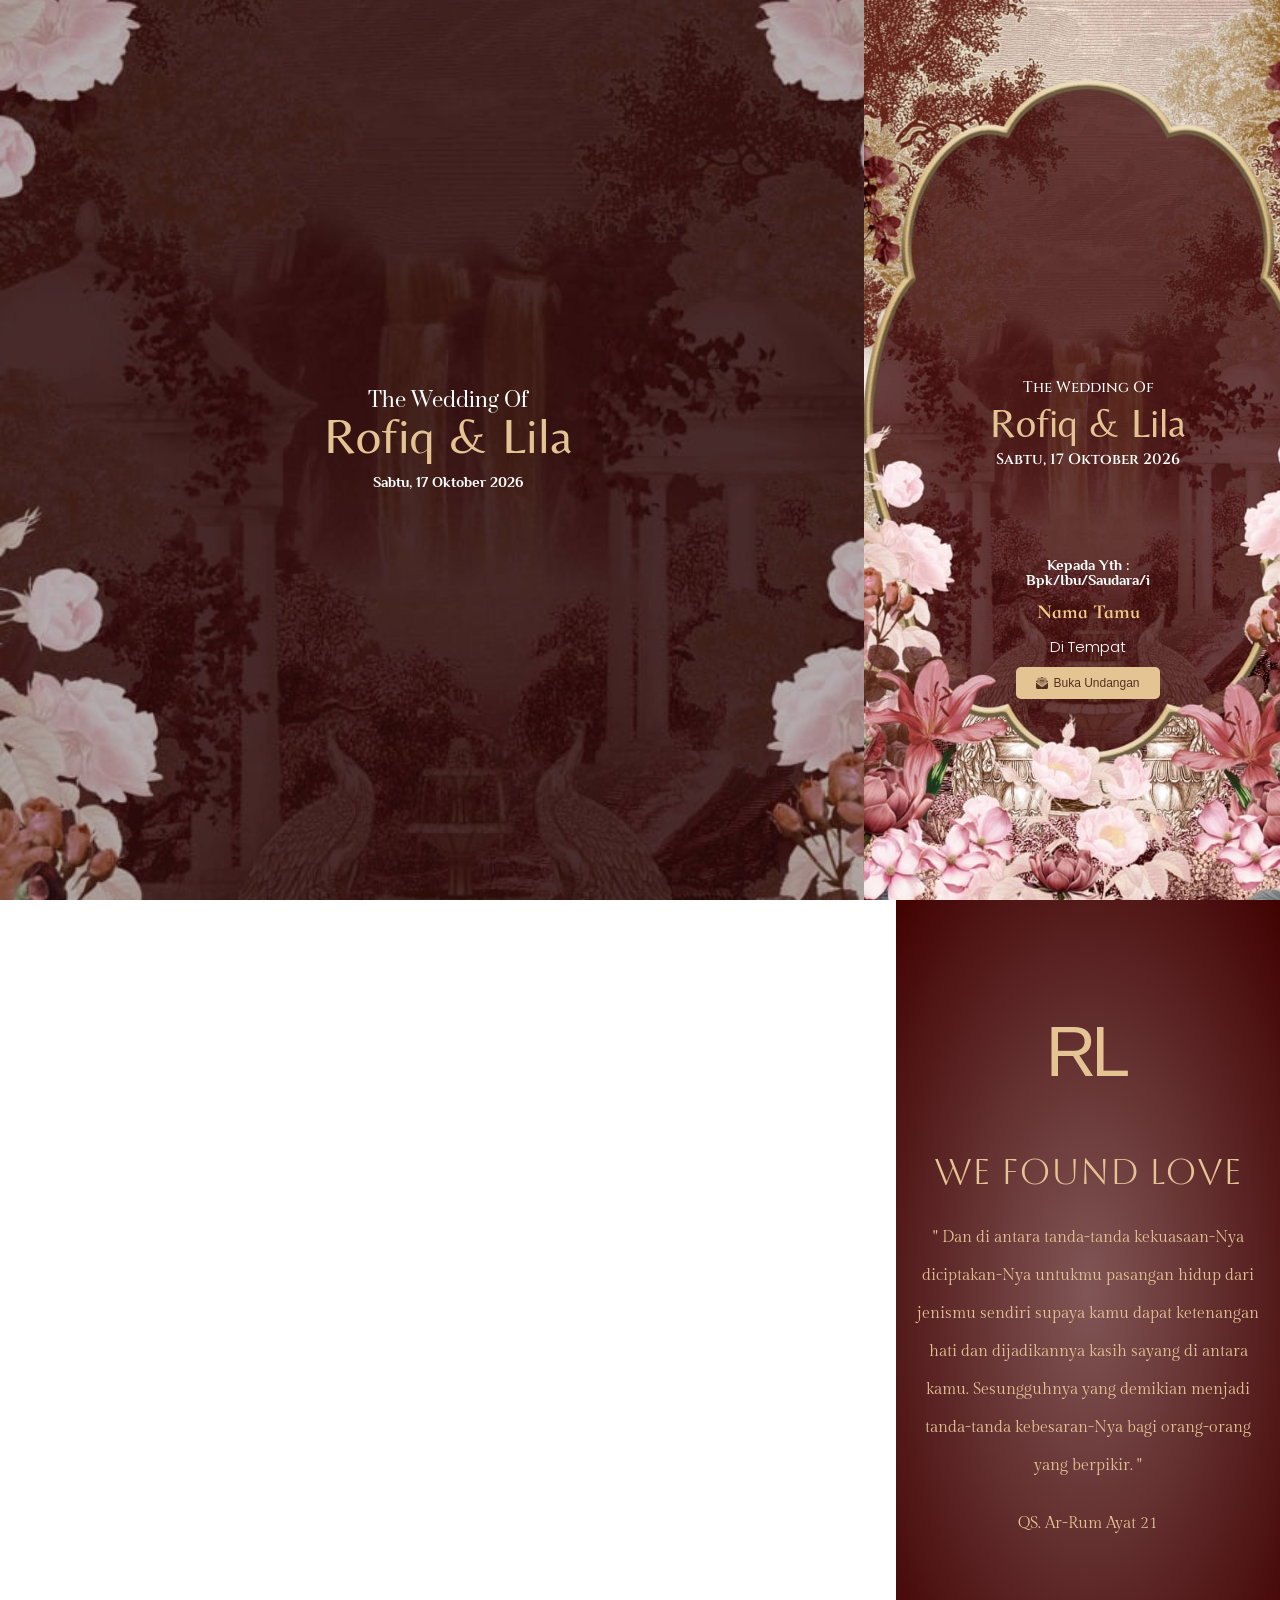
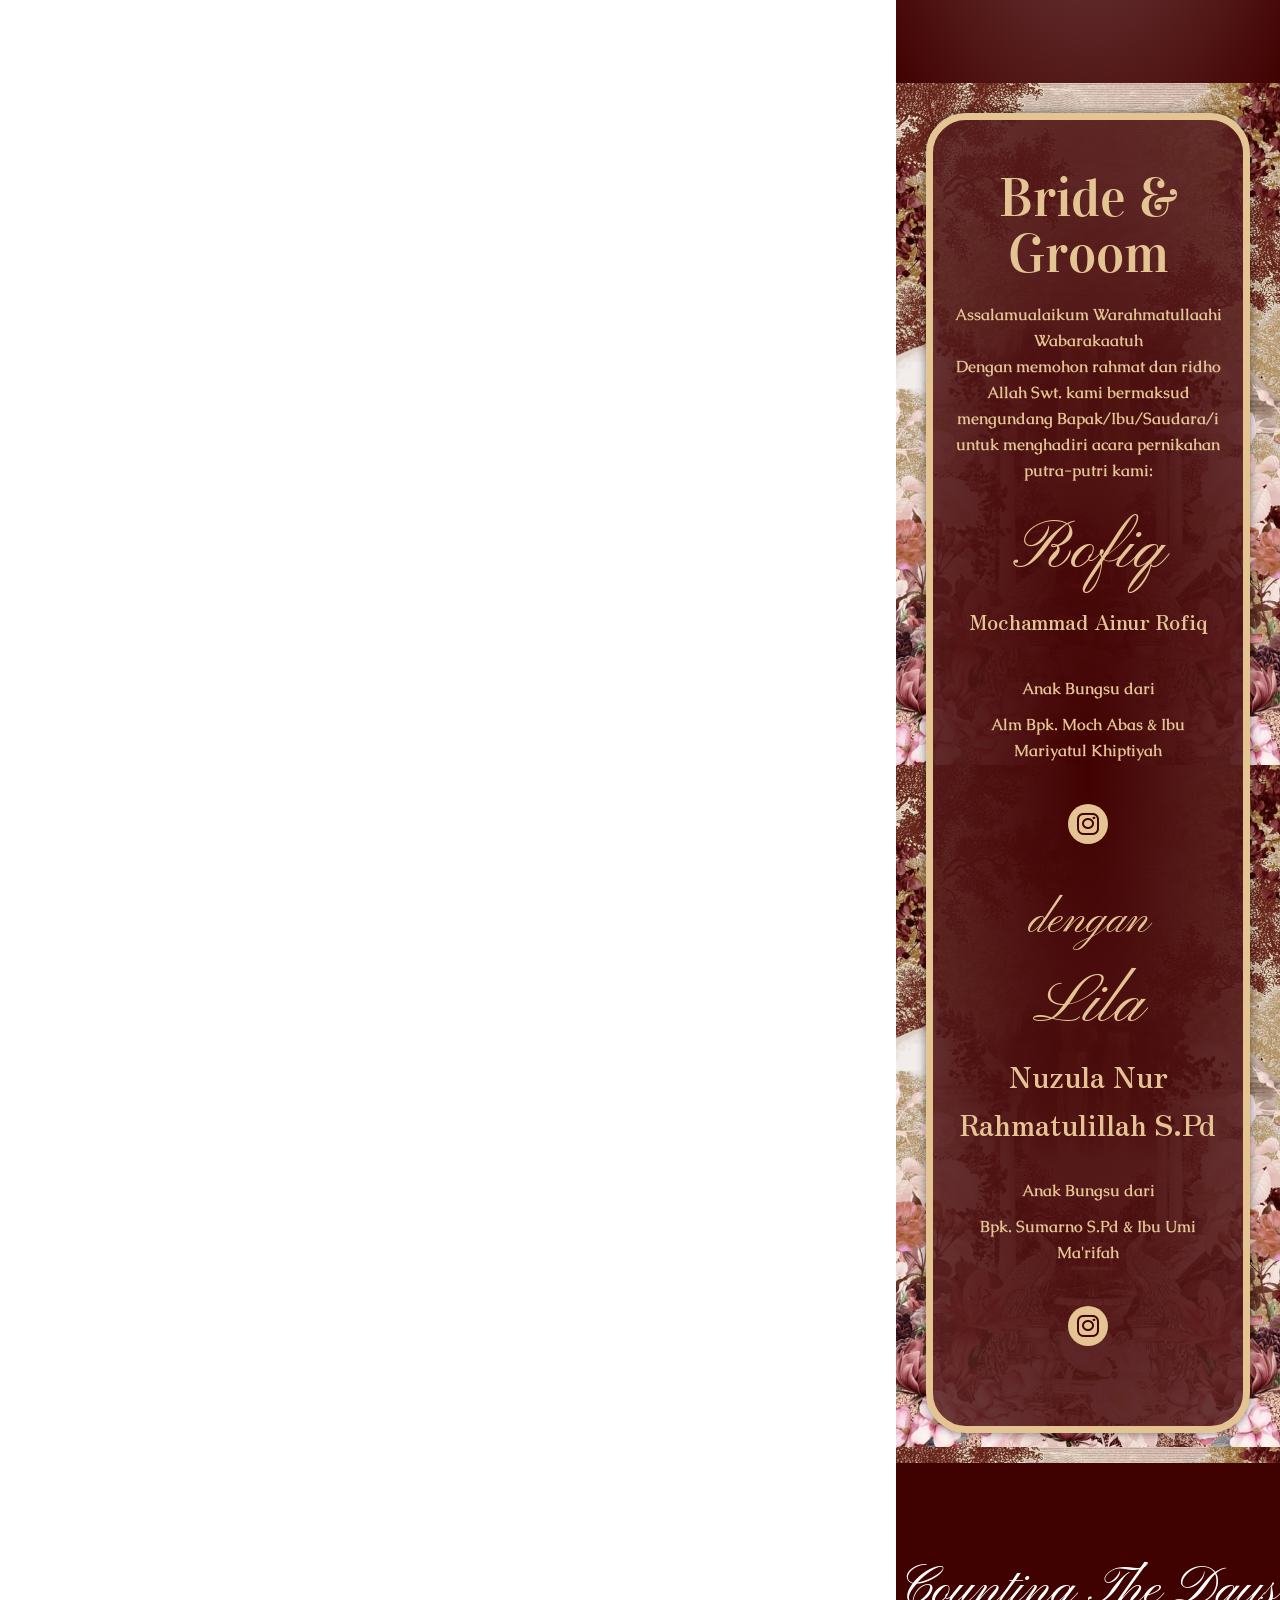
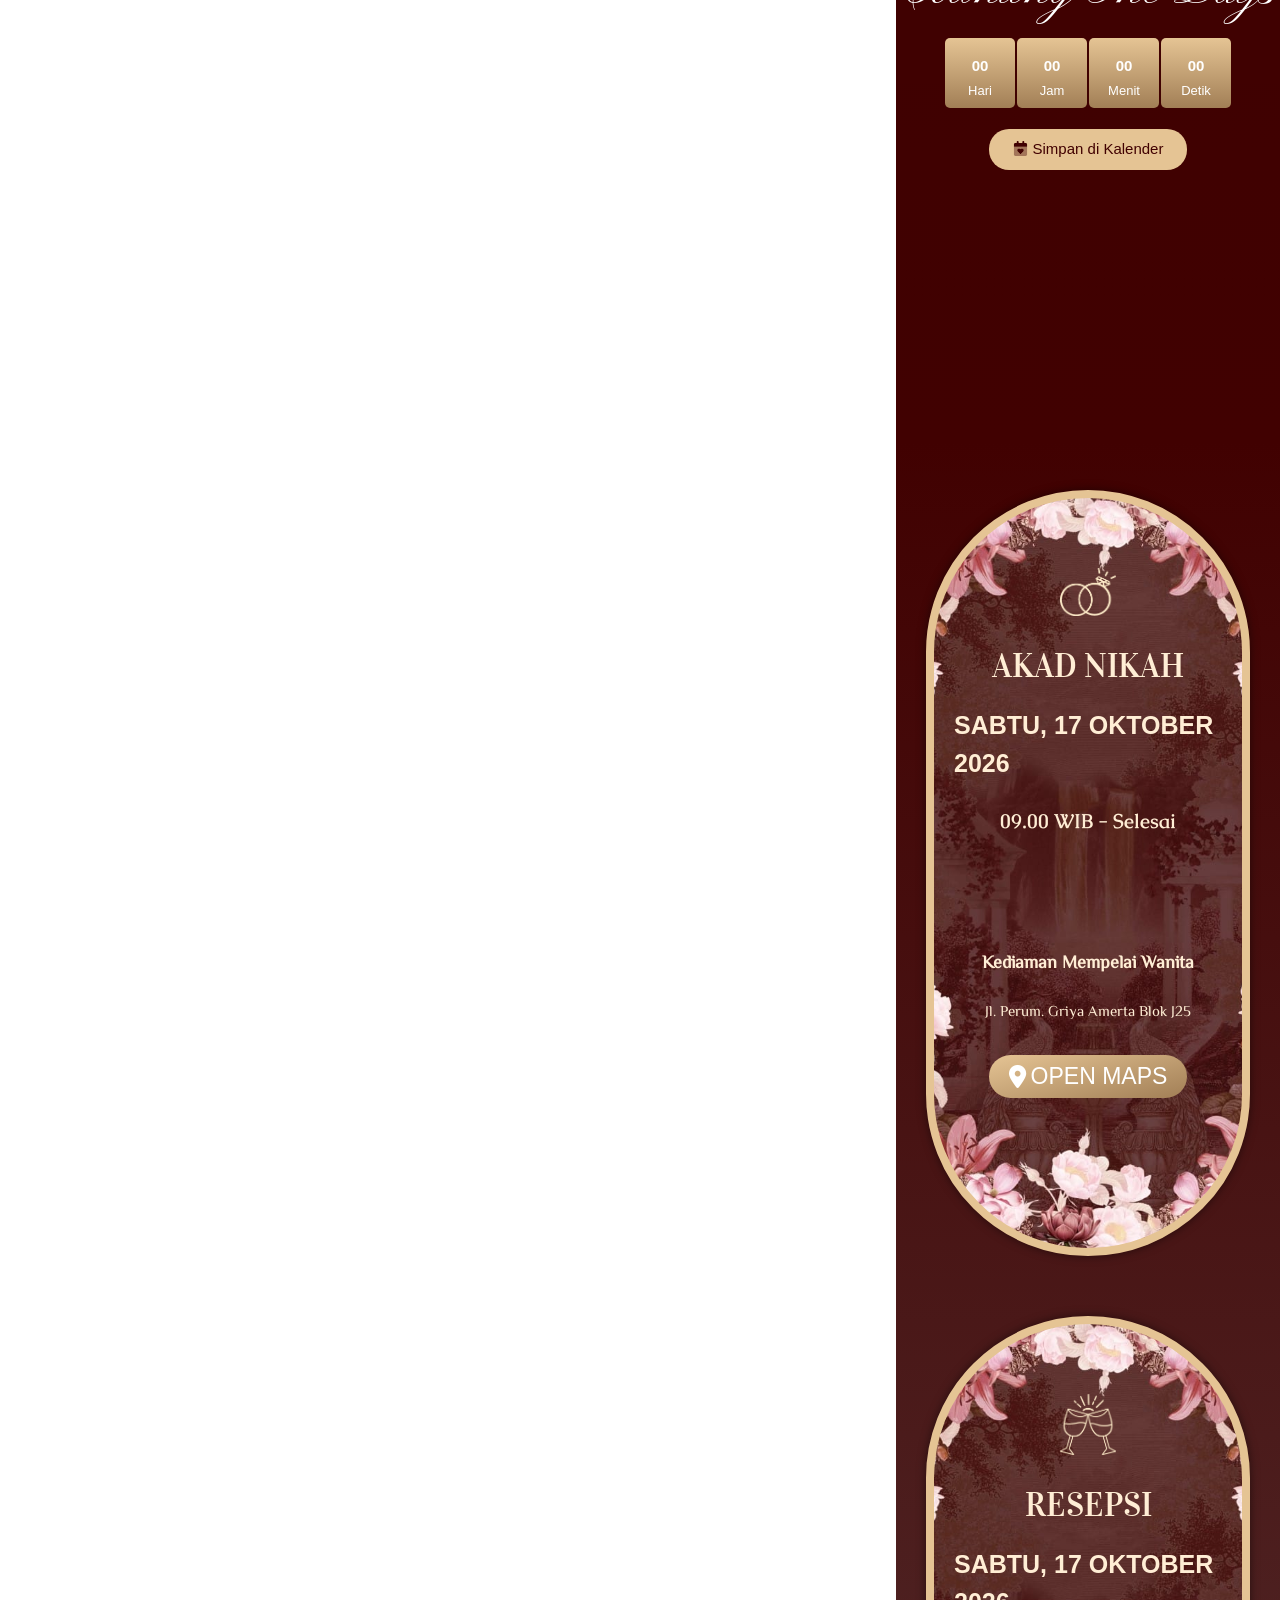
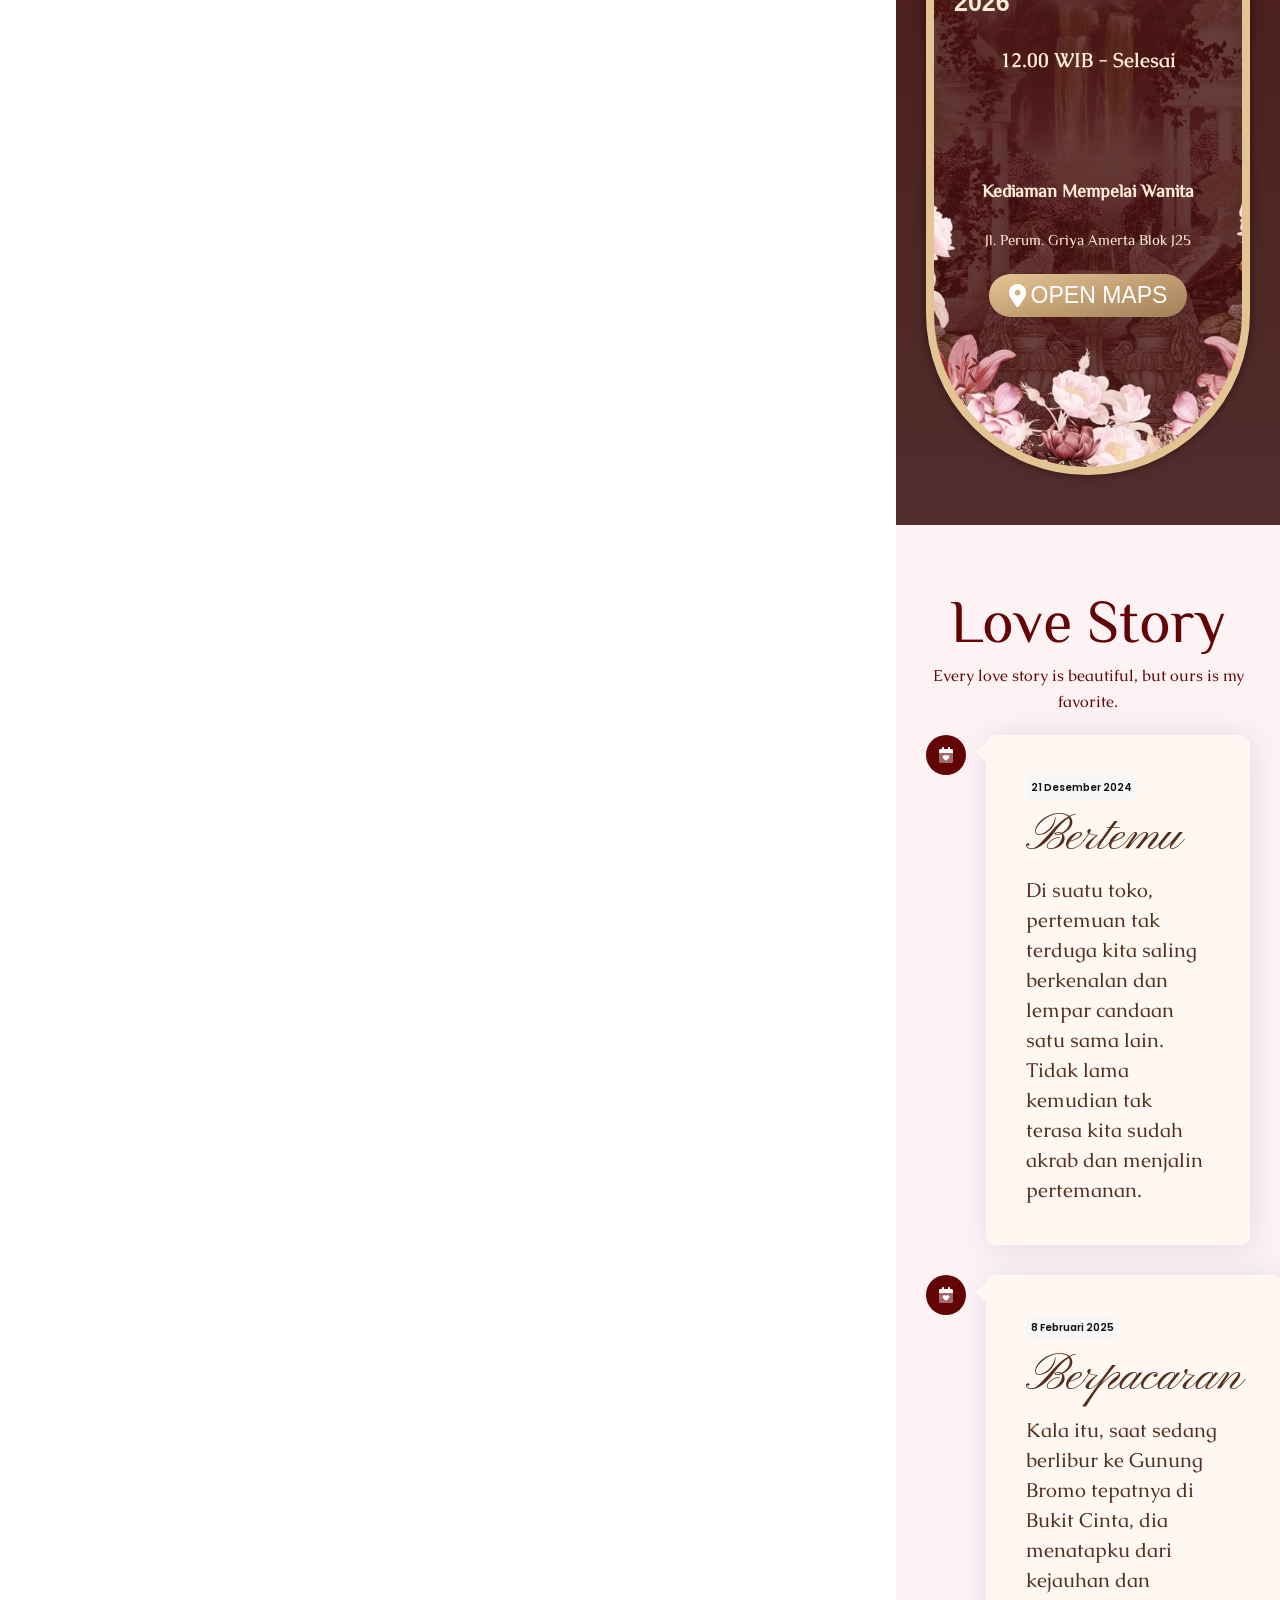
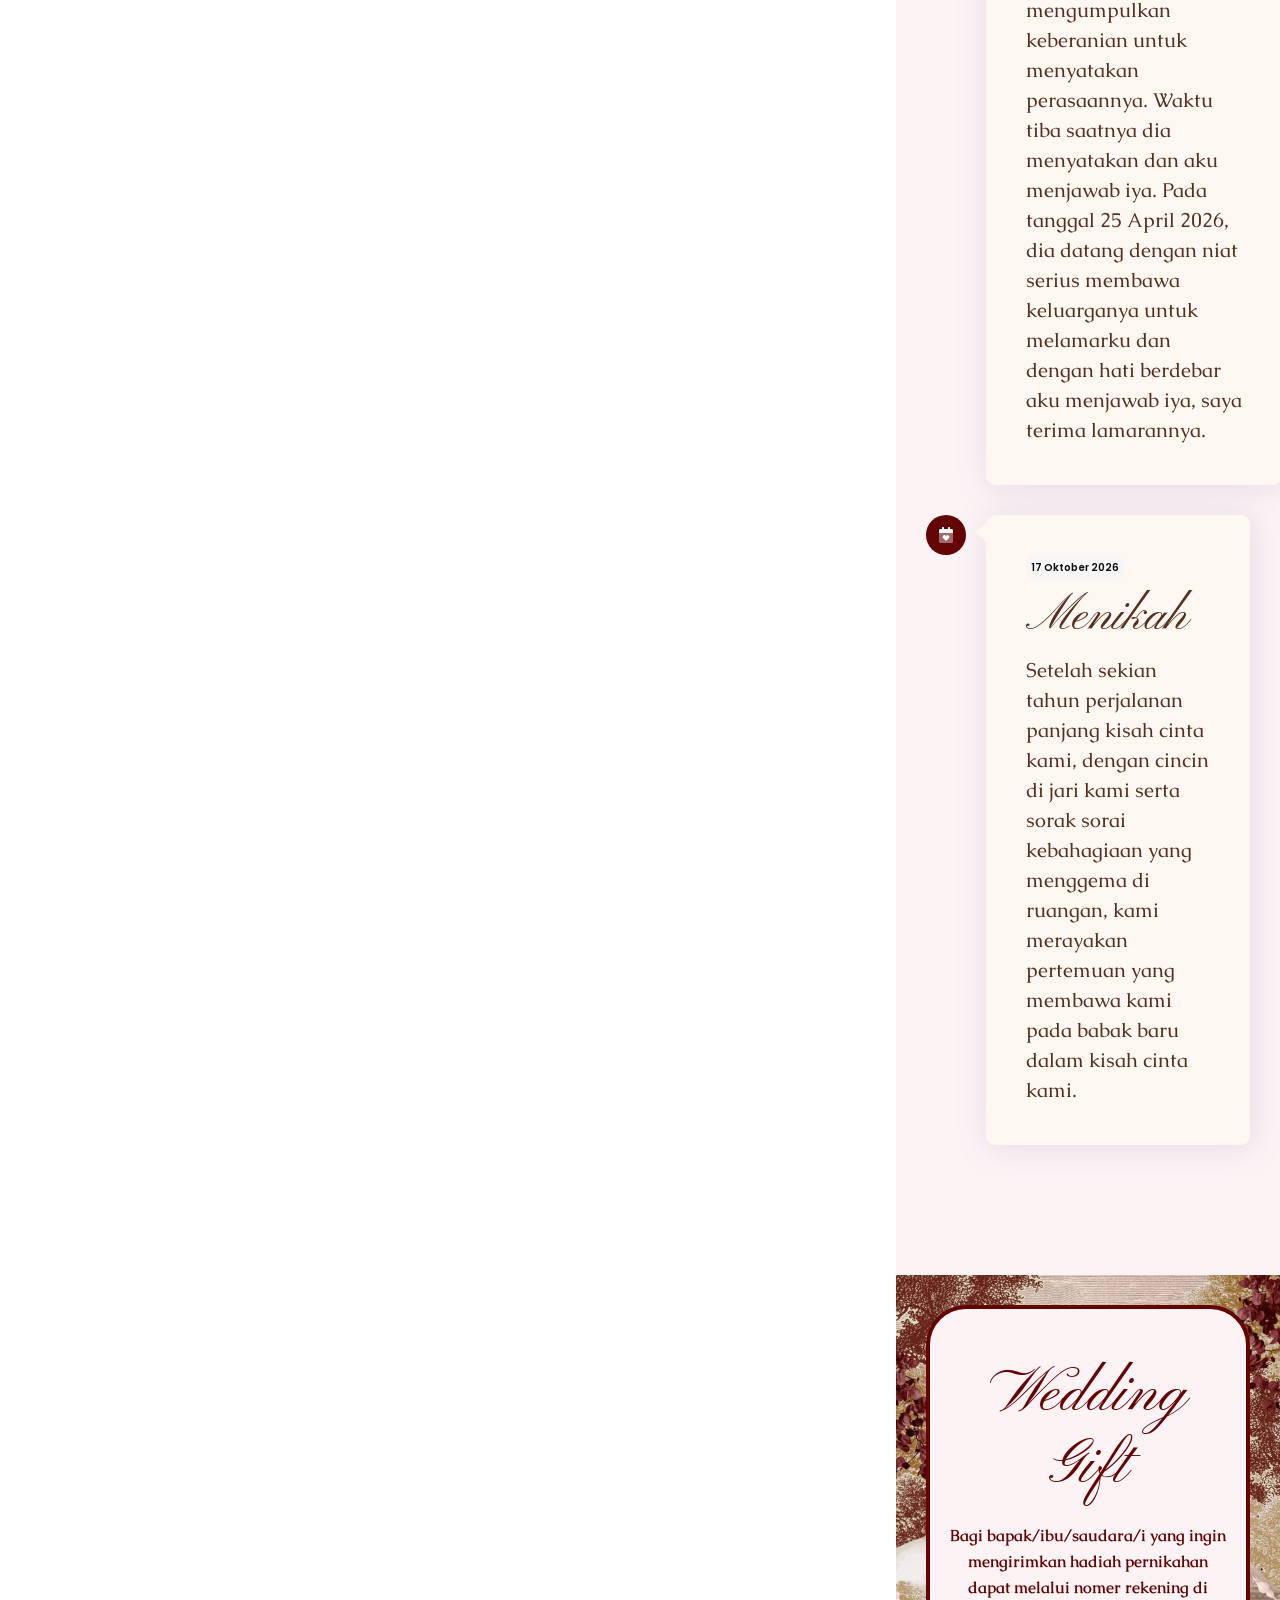
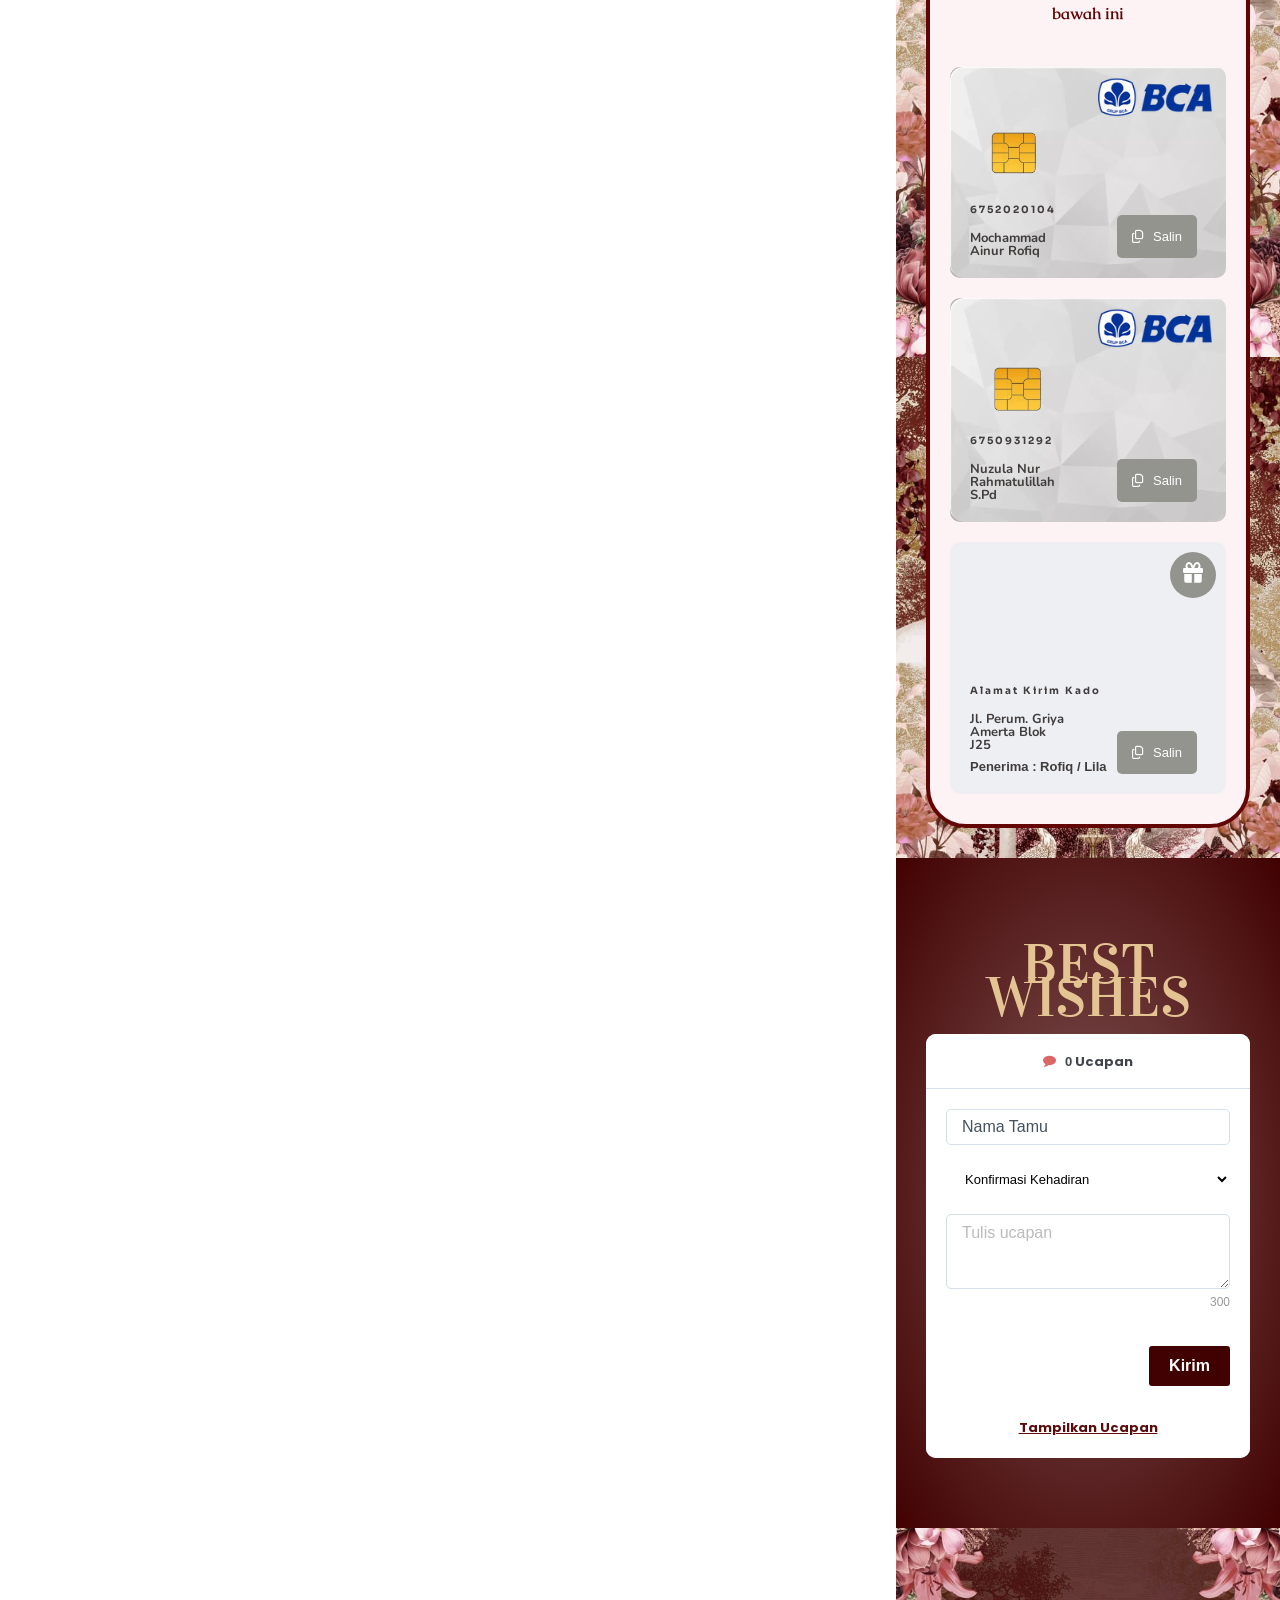
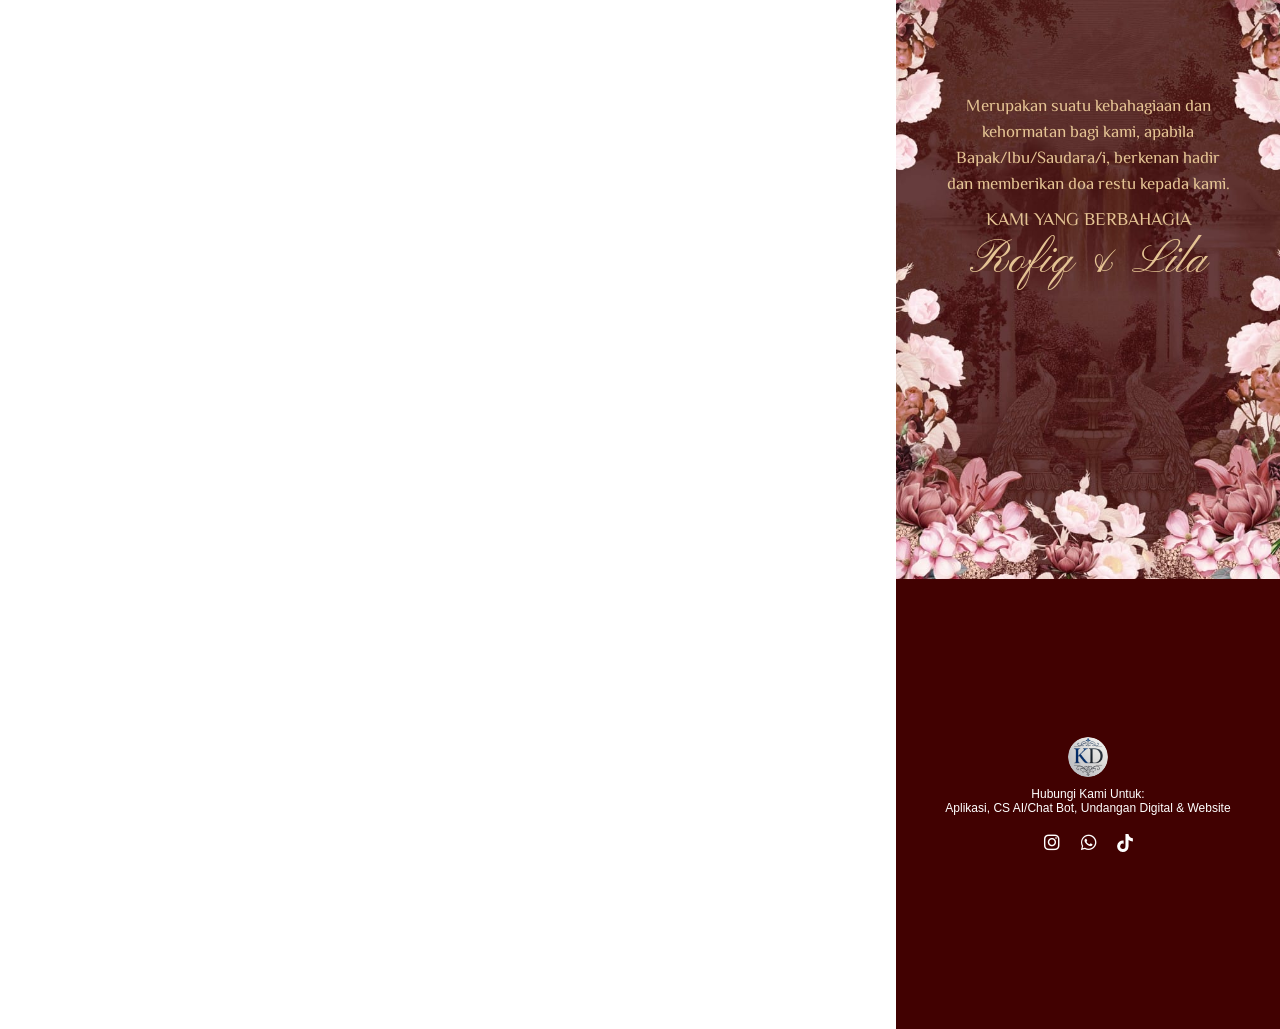
==== index.html @ 05cfdb66 "Update undangan Rofiq-Lila: RSVP Google Sheets, toggle ucapan, badge kehadiran, tamu, maps, thumbnai" ====
﻿<!DOCTYPE html>
<html lang="id" prefix="og: https://ogp.me/ns#">

<head>
  <meta charset="UTF-8">
  <link rel="icon" type="image/x-icon" href="./KirimDigi.ico">
  <link rel="shortcut icon" href="./KirimDigi.ico">

  <!-- Optimasi Mesin Pencari oleh Rank Math - https://rankmath.com/ -->
  <title>Rofiq 💕 Lila</title>
  <meta name="description" content="Hadiri acara pernikahan kami pada hari Sabtu, 17 Oktober 2026 Ya!">
  <meta name="robots" content="nofollow, noindex">
  <meta property="og:locale" content="id_ID">
  <meta property="og:type" content="article">
  <meta property="og:title" content="Rofiq 💕 Lila">
  <meta property="og:description" content="Hadiri acara pernikahan kami pada hari Sabtu, 17 Oktober 2026 Ya!">
  <meta property="og:url" content="https://kirimdigi.github.io/Rofiq-Lila/">
  <meta property="og:site_name" content="Digital Wedding Invitation">
  <meta property="article:section" content="Undangan Pernikahan">
  <meta property="og:updated_time" content="2025-06-10T13:02:45+07:00">
  <meta property="og:image" content="https://kirimdigi.github.io/Rofiq-Lila/1.jpg">
  <meta property="og:image:secure_url" content="https://kirimdigi.github.io/Rofiq-Lila/1.jpg">
  <meta property="og:image:width" content="1200">
  <meta property="og:image:height" content="675">
  <meta property="og:image:alt" content="Rofiq &#038; Lila">
  <meta property="og:image:type" content="image/jpeg">
  <meta property="article:published_time" content="2024-09-04T17:15:02+07:00">
  <meta property="article:modified_time" content="2025-06-10T13:02:45+07:00">
  <meta name="twitter:card" content="summary_large_image">
  <meta name="twitter:title" content="The Wedding Of Rofiq &amp; Lila">
  <meta name="twitter:description"
    content="Nama Tamu, hadiri acara pernikahan Rofiq &amp; Lila. pada hari Sabtu. 17 Oktober 2026 Ya!">
  <meta name="twitter:image" content="https://kirimdigi.github.io/Rofiq-Lila/1.jpg">
  <meta name="twitter:label1" content="Ditulis oleh">
  <meta name="twitter:data1" content="kekondangan">
  <meta name="twitter:label2" content="Waktunya membaca">
  <meta name="twitter:data2" content="Kurang dari semenit">
  <script type="application/ld+json"
    class="rank-math-schema">{"@context":"https://schema.org","@graph":[{"@type":["Person","Organization"],"@id":"https://invitimo.my.id/#person","name":"Digital Wedding Invitation"},{"@type":"WebSite","@id":"https://invitimo.my.id/#website","url":"https://invitimo.my.id","name":"Digital Wedding Invitation","publisher":{"@id":"https://invitimo.my.id/#person"},"inLanguage":"id"},{"@type":"ImageObject","@id":"https://hi.kekondangan.id/wp-content/uploads/jet-form-builder/5694b3b8e68d534f207261f9217afb73/2024/09/MOTION-02.jpg","url":"https://hi.kekondangan.id/wp-content/uploads/jet-form-builder/5694b3b8e68d534f207261f9217afb73/2024/09/MOTION-02.jpg","width":"1000","height":"1000","inLanguage":"id"},{"@type":"WebPage","@id":"https://invitimo.my.id/minimotion-02/#webpage","url":"https://invitimo.my.id/minimotion-02/","name":"The Wedding Of Rofiq &amp; Lila","datePublished":"2024-09-04T17:15:02+07:00","dateModified":"2025-06-10T13:02:45+07:00","isPartOf":{"@id":"https://invitimo.my.id/#website"},"primaryImageOfPage":{"@id":"https://hi.kekondangan.id/wp-content/uploads/jet-form-builder/5694b3b8e68d534f207261f9217afb73/2024/09/MOTION-02.jpg"},"inLanguage":"id"},{"@type":"Person","@id":"https://invitimo.my.id/author/kekondangan/","name":"kekondangan","url":"https://invitimo.my.id/author/kekondangan/","image":{"@type":"ImageObject","@id":"https://secure.gravatar.com/avatar/060e39ec4af00465f8073937f959c683679de852fa3f70bc7729038ad7bef04e?s=96&amp;d=mm&amp;r=g","url":"https://secure.gravatar.com/avatar/060e39ec4af00465f8073937f959c683679de852fa3f70bc7729038ad7bef04e?s=96&amp;d=mm&amp;r=g","caption":"kekondangan","inLanguage":"id"},"sameAs":["http://hi.kekondangan.id"]},{"@type":"BlogPosting","headline":"The Wedding Of Rofiq &amp; Lila","datePublished":"2024-09-04T17:15:02+07:00","dateModified":"2025-06-10T13:02:45+07:00","articleSection":"Undangan Pernikahan","author":{"@id":"https://invitimo.my.id/author/kekondangan/","name":"kekondangan"},"publisher":{"@id":"https://invitimo.my.id/#person"},"description":"Nama Tamu, hadiri acara pernikahan Rofiq &amp; Lila. pada hari Sabtu. 17 Oktober 2026 Ya!","name":"The Wedding Of Rofiq &amp; Lila","@id":"https://invitimo.my.id/minimotion-02/#richSnippet","isPartOf":{"@id":"https://invitimo.my.id/minimotion-02/#webpage"},"image":{"@id":"https://hi.kekondangan.id/wp-content/uploads/jet-form-builder/5694b3b8e68d534f207261f9217afb73/2024/09/MOTION-02.jpg"},"inLanguage":"id","mainEntityOfPage":{"@id":"https://invitimo.my.id/minimotion-02/#webpage"}}]}</script>
  <!-- /Plugin WordPress Rank Math SEO -->

  <link rel='dns-prefetch' href='//hi.kekondangan.id'>
  <link rel='dns-prefetch' href='//fonts.googleapis.com'>
  <link rel='dns-prefetch' href='//unpkg.com'>
  <link rel="alternate" title="oEmbed (JSON)" type="application/json+oembed"
    href="./wp-json/oembed/1.0/embed?url=https%3A%2F%2Finvitimo.my.id%2Fminimotion-02%2F">
  <link rel="alternate" title="oEmbed (XML)" type="text/xml+oembed"
    href="./wp-json/oembed/1.0/embed-1?url=https%3A%2F%2Finvitimo.my.id%2Fminimotion-02%2F&#038;format=xml">
  <style id="wp-img-auto-sizes-contain-inline-css">
    img:is([sizes=auto i], [sizes^="auto," i]) {
      contain-intrinsic-size: 3000px 1500px
    }

    /*# sourceURL=wp-img-auto-sizes-contain-inline-css */
  </style>
  <style id="wp-emoji-styles-inline-css">
    img.wp-smiley,
    img.emoji {
      display: inline !important;
      border: none !important;
      box-shadow: none !important;
      height: 1em !important;
      width: 1em !important;
      margin: 0 0.07em !important;
      vertical-align: -0.1em !important;
      background: none !important;
      padding: 0 !important;
    }

    /*# sourceURL=wp-emoji-styles-inline-css */
  </style>
  <style id="wp-block-library-inline-css">
    :root {
      --wp-block-synced-color: #7a00df;
      --wp-block-synced-color--rgb: 122, 0, 223;
      --wp-bound-block-color: var(--wp-block-synced-color);
      --wp-editor-canvas-background: #ddd;
      --wp-admin-theme-color: #007cba;
      --wp-admin-theme-color--rgb: 0, 124, 186;
      --wp-admin-theme-color-darker-10: #006ba1;
      --wp-admin-theme-color-darker-10--rgb: 0, 107, 160.5;
      --wp-admin-theme-color-darker-20: #005a87;
      --wp-admin-theme-color-darker-20--rgb: 0, 90, 135;
      --wp-admin-border-width-focus: 2px
    }

    @media (min-resolution:192dpi) {
      :root {
        --wp-admin-border-width-focus: 1.5px
      }
    }

    .wp-element-button {
      cursor: pointer
    }

    :root .has-very-light-gray-background-color {
      background-color: #eee
    }

    :root .has-very-dark-gray-background-color {
      background-color: #313131
    }

    :root .has-very-light-gray-color {
      color: #eee
    }

    :root .has-very-dark-gray-color {
      color: #313131
    }

    :root .has-vivid-green-cyan-to-vivid-cyan-blue-gradient-background {
      background: linear-gradient(135deg, #00d084, #0693e3)
    }

    :root .has-purple-crush-gradient-background {
      background: linear-gradient(135deg, #34e2e4, #4721fb 50%, #ab1dfe)
    }

    :root .has-hazy-dawn-gradient-background {
      background: linear-gradient(135deg, #faaca8, #dad0ec)
    }

    :root .has-subdued-olive-gradient-background {
      background: linear-gradient(135deg, #fafae1, #67a671)
    }

    :root .has-atomic-cream-gradient-background {
      background: linear-gradient(135deg, #fdd79a, #004a59)
    }

    :root .has-nightshade-gradient-background {
      background: linear-gradient(135deg, #330968, #31cdcf)
    }

    :root .has-midnight-gradient-background {
      background: linear-gradient(135deg, #020381, #2874fc)
    }

    :root {
      --wp--preset--font-size--normal: 16px;
      --wp--preset--font-size--huge: 42px
    }

    .has-regular-font-size {
      font-size: 1em
    }

    .has-larger-font-size {
      font-size: 2.625em
    }

    .has-normal-font-size {
      font-size: var(--wp--preset--font-size--normal)
    }

    .has-huge-font-size {
      font-size: var(--wp--preset--font-size--huge)
    }

    :root .has-text-align-center {
      text-align: center
    }

    :root .has-text-align-left {
      text-align: left
    }

    :root .has-text-align-right {
      text-align: right
    }

    .has-fit-text {
      white-space: nowrap !important
    }

    #end-resizable-editor-section {
      display: none
    }

    .aligncenter {
      clear: both
    }

    .items-justified-left {
      justify-content: flex-start
    }

    .items-justified-center {
      justify-content: center
    }

    .items-justified-right {
      justify-content: flex-end
    }

    .items-justified-space-between {
      justify-content: space-between
    }

    .screen-reader-text {
      word-wrap: normal !important;
      border: 0;
      clip-path: inset(50%);
      height: 1px;
      margin: -1px;
      overflow: hidden;
      padding: 0;
      position: absolute;
      width: 1px;
      word-break: normal !important
    }

    .screen-reader-text:focus {
      background-color: #ddd;
      clip-path: none;
      color: #444;
      display: block;
      font-size: 1em;
      height: auto;
      left: 5px;
      line-height: normal;
      padding: 15px 23px 14px;
      text-decoration: none;
      top: 5px;
      width: auto;
      z-index: 100000
    }

    html :where(.has-border-color) {
      border-style: solid
    }

    html :where([style^=border-color], [style*=";border-color"], [style*="; border-color"]) {
      border-style: solid
    }

    html :where([style^=border-top-color], [style*=";border-top-color"], [style*="; border-top-color"]) {
      border-top-style: solid
    }

    html :where([style^=border-right-color], [style*=";border-right-color"], [style*="; border-right-color"]) {
      border-right-style: solid
    }

    html :where([style^=border-bottom-color], [style*=";border-bottom-color"], [style*="; border-bottom-color"]) {
      border-bottom-style: solid
    }

    html :where([style^=border-left-color], [style*=";border-left-color"], [style*="; border-left-color"]) {
      border-left-style: solid
    }

    html :where([style^=border-width], [style*=";border-width"], [style*="; border-width"]) {
      border-style: solid
    }

    html :where([style^=border-top-width], [style*=";border-top-width"], [style*="; border-top-width"]) {
      border-top-style: solid
    }

    html :where([style^=border-right-width], [style*=";border-right-width"], [style*="; border-right-width"]) {
      border-right-style: solid
    }

    html :where([style^=border-bottom-width], [style*=";border-bottom-width"], [style*="; border-bottom-width"]) {
      border-bottom-style: solid
    }

    html :where([style^=border-left-width], [style*=";border-left-width"], [style*="; border-left-width"]) {
      border-left-style: solid
    }

    html :where(img[class*=wp-image-]) {
      height: auto;
      max-width: 100%
    }

    :where(figure) {
      margin: 0 0 1em
    }

    html :where(.is-position-sticky) {
      --wp-admin--admin-bar--position-offset: var(--wp-admin--admin-bar--height, 0px)
    }

    @media screen and (max-width:600px) {
      html :where(.is-position-sticky) {
        --wp-admin--admin-bar--position-offset: 0px
      }
    }

    /*# sourceURL=/wp-includes/css/dist/block-library/common.min.css */
  </style>
  <style id="wp-block-styles-placeholder-inline-css">
    :root {
      --wp-internal-comment: "Placeholder for wp_hoist_late_printed_styles() to replace with the block styles printed at wp_footer."
    }

    /*# sourceURL=wp-block-styles-placeholder-inline-css */
  </style>
  <link rel='stylesheet' id='jet-engine-frontend-css'
    href='./wp-content/plugins/jet-engine/assets/css/frontend.css?ver=3.8.15.4' media='all'>
  <style id="wp-global-styles-placeholder-inline-css">
    :root {
      --wp-internal-comment: "Placeholder for wp_hoist_late_printed_styles() to replace with the global-styles printed at wp_footer."
    }

    /*# sourceURL=wp-global-styles-placeholder-inline-css */
  </style>
  <link rel='stylesheet' id='wds-elementor-css'
    href='./wp-content/plugins/weddingsaas-pro/assets/css/wds-elementor.css?ver=2.10.5' media='all'>
  <link rel='stylesheet' id='saic_style-css'
    href='./wp-content/plugins/weddingsaas-pro/assets/plugins/custom/commentpress/saic_style.css?ver=2.10.5'
    media='screen'>
  <link rel='stylesheet' id='hello-elementor-css'
    href='./wp-content/themes/hello-elementor/assets/css/reset.css?ver=3.4.9' media='all'>
  <link rel='stylesheet' id='hello-elementor-theme-style-css'
    href='./wp-content/themes/hello-elementor/assets/css/theme.css?ver=3.4.9' media='all'>
  <link rel='stylesheet' id='hello-elementor-header-footer-css'
    href='./wp-content/themes/hello-elementor/assets/css/header-footer.css?ver=3.4.9' media='all'>
  <link rel='stylesheet' id='elementor-frontend-css'
    href='./wp-content/plugins/elementor/assets/css/frontend.min.css?ver=4.3.2' media='all'>
  <style id="elementor-frontend-inline-css">
    @-webkit-keyframes ha_fadeIn {
      0% {
        opacity: 0
      }

      to {
        opacity: 1
      }
    }

    @keyframes ha_fadeIn {
      0% {
        opacity: 0
      }

      to {
        opacity: 1
      }
    }

    @-webkit-keyframes ha_zoomIn {
      0% {
        opacity: 0;
        -webkit-transform: scale3d(.3, .3, .3);
        transform: scale3d(.3, .3, .3)
      }

      50% {
        opacity: 1
      }
    }

    @keyframes ha_zoomIn {
      0% {
        opacity: 0;
        -webkit-transform: scale3d(.3, .3, .3);
        transform: scale3d(.3, .3, .3)
      }

      50% {
        opacity: 1
      }
    }

    @-webkit-keyframes ha_rollIn {
      0% {
        opacity: 0;
        -webkit-transform: translate3d(-100%, 0, 0) rotate3d(0, 0, 1, -120deg);
        transform: translate3d(-100%, 0, 0) rotate3d(0, 0, 1, -120deg)
      }

      to {
        opacity: 1
      }
    }

    @keyframes ha_rollIn {
      0% {
        opacity: 0;
        -webkit-transform: translate3d(-100%, 0, 0) rotate3d(0, 0, 1, -120deg);
        transform: translate3d(-100%, 0, 0) rotate3d(0, 0, 1, -120deg)
      }

      to {
        opacity: 1
      }
    }

    @-webkit-keyframes ha_bounce {

      0%,
      20%,
      53%,
      to {
        -webkit-animation-timing-function: cubic-bezier(.215, .61, .355, 1);
        animation-timing-function: cubic-bezier(.215, .61, .355, 1)
      }

      40%,
      43% {
        -webkit-transform: translate3d(0, -30px, 0) scaleY(1.1);
        transform: translate3d(0, -30px, 0) scaleY(1.1);
        -webkit-animation-timing-function: cubic-bezier(.755, .05, .855, .06);
        animation-timing-function: cubic-bezier(.755, .05, .855, .06)
      }

      70% {
        -webkit-transform: translate3d(0, -15px, 0) scaleY(1.05);
        transform: translate3d(0, -15px, 0) scaleY(1.05);
        -webkit-animation-timing-function: cubic-bezier(.755, .05, .855, .06);
        animation-timing-function: cubic-bezier(.755, .05, .855, .06)
      }

      80% {
        -webkit-transition-timing-function: cubic-bezier(.215, .61, .355, 1);
        transition-timing-function: cubic-bezier(.215, .61, .355, 1);
        -webkit-transform: translate3d(0, 0, 0) scaleY(.95);
        transform: translate3d(0, 0, 0) scaleY(.95)
      }

      90% {
        -webkit-transform: translate3d(0, -4px, 0) scaleY(1.02);
        transform: translate3d(0, -4px, 0) scaleY(1.02)
      }
    }

    @keyframes ha_bounce {

      0%,
      20%,
      53%,
      to {
        -webkit-animation-timing-function: cubic-bezier(.215, .61, .355, 1);
        animation-timing-function: cubic-bezier(.215, .61, .355, 1)
      }

      40%,
      43% {
        -webkit-transform: translate3d(0, -30px, 0) scaleY(1.1);
        transform: translate3d(0, -30px, 0) scaleY(1.1);
        -webkit-animation-timing-function: cubic-bezier(.755, .05, .855, .06);
        animation-timing-function: cubic-bezier(.755, .05, .855, .06)
      }

      70% {
        -webkit-transform: translate3d(0, -15px, 0) scaleY(1.05);
        transform: translate3d(0, -15px, 0) scaleY(1.05);
        -webkit-animation-timing-function: cubic-bezier(.755, .05, .855, .06);
        animation-timing-function: cubic-bezier(.755, .05, .855, .06)
      }

      80% {
        -webkit-transition-timing-function: cubic-bezier(.215, .61, .355, 1);
        transition-timing-function: cubic-bezier(.215, .61, .355, 1);
        -webkit-transform: translate3d(0, 0, 0) scaleY(.95);
        transform: translate3d(0, 0, 0) scaleY(.95)
      }

      90% {
        -webkit-transform: translate3d(0, -4px, 0) scaleY(1.02);
        transform: translate3d(0, -4px, 0) scaleY(1.02)
      }
    }

    @-webkit-keyframes ha_bounceIn {

      0%,
      20%,
      40%,
      60%,
      80%,
      to {
        -webkit-animation-timing-function: cubic-bezier(.215, .61, .355, 1);
        animation-timing-function: cubic-bezier(.215, .61, .355, 1)
      }

      0% {
        opacity: 0;
        -webkit-transform: scale3d(.3, .3, .3);
        transform: scale3d(.3, .3, .3)
      }

      20% {
        -webkit-transform: scale3d(1.1, 1.1, 1.1);
        transform: scale3d(1.1, 1.1, 1.1)
      }

      40% {
        -webkit-transform: scale3d(.9, .9, .9);
        transform: scale3d(.9, .9, .9)
      }

      60% {
        opacity: 1;
        -webkit-transform: scale3d(1.03, 1.03, 1.03);
        transform: scale3d(1.03, 1.03, 1.03)
      }

      80% {
        -webkit-transform: scale3d(.97, .97, .97);
        transform: scale3d(.97, .97, .97)
      }

      to {
        opacity: 1
      }
    }

    @keyframes ha_bounceIn {

      0%,
      20%,
      40%,
      60%,
      80%,
      to {
        -webkit-animation-timing-function: cubic-bezier(.215, .61, .355, 1);
        animation-timing-function: cubic-bezier(.215, .61, .355, 1)
      }

      0% {
        opacity: 0;
        -webkit-transform: scale3d(.3, .3, .3);
        transform: scale3d(.3, .3, .3)
      }

      20% {
        -webkit-transform: scale3d(1.1, 1.1, 1.1);
        transform: scale3d(1.1, 1.1, 1.1)
      }

      40% {
        -webkit-transform: scale3d(.9, .9, .9);
        transform: scale3d(.9, .9, .9)
      }

      60% {
        opacity: 1;
        -webkit-transform: scale3d(1.03, 1.03, 1.03);
        transform: scale3d(1.03, 1.03, 1.03)
      }

      80% {
        -webkit-transform: scale3d(.97, .97, .97);
        transform: scale3d(.97, .97, .97)
      }

      to {
        opacity: 1
      }
    }

    @-webkit-keyframes ha_flipInX {
      0% {
        opacity: 0;
        -webkit-transform: perspective(400px) rotate3d(1, 0, 0, 90deg);
        transform: perspective(400px) rotate3d(1, 0, 0, 90deg);
        -webkit-animation-timing-function: ease-in;
        animation-timing-function: ease-in
      }

      40% {
        -webkit-transform: perspective(400px) rotate3d(1, 0, 0, -20deg);
        transform: perspective(400px) rotate3d(1, 0, 0, -20deg);
        -webkit-animation-timing-function: ease-in;
        animation-timing-function: ease-in
      }

      60% {
        opacity: 1;
        -webkit-transform: perspective(400px) rotate3d(1, 0, 0, 10deg);
        transform: perspective(400px) rotate3d(1, 0, 0, 10deg)
      }

      80% {
        -webkit-transform: perspective(400px) rotate3d(1, 0, 0, -5deg);
        transform: perspective(400px) rotate3d(1, 0, 0, -5deg)
      }
    }

    @keyframes ha_flipInX {
      0% {
        opacity: 0;
        -webkit-transform: perspective(400px) rotate3d(1, 0, 0, 90deg);
        transform: perspective(400px) rotate3d(1, 0, 0, 90deg);
        -webkit-animation-timing-function: ease-in;
        animation-timing-function: ease-in
      }

      40% {
        -webkit-transform: perspective(400px) rotate3d(1, 0, 0, -20deg);
        transform: perspective(400px) rotate3d(1, 0, 0, -20deg);
        -webkit-animation-timing-function: ease-in;
        animation-timing-function: ease-in
      }

      60% {
        opacity: 1;
        -webkit-transform: perspective(400px) rotate3d(1, 0, 0, 10deg);
        transform: perspective(400px) rotate3d(1, 0, 0, 10deg)
      }

      80% {
        -webkit-transform: perspective(400px) rotate3d(1, 0, 0, -5deg);
        transform: perspective(400px) rotate3d(1, 0, 0, -5deg)
      }
    }

    @-webkit-keyframes ha_flipInY {
      0% {
        opacity: 0;
        -webkit-transform: perspective(400px) rotate3d(0, 1, 0, 90deg);
        transform: perspective(400px) rotate3d(0, 1, 0, 90deg);
        -webkit-animation-timing-function: ease-in;
        animation-timing-function: ease-in
      }

      40% {
        -webkit-transform: perspective(400px) rotate3d(0, 1, 0, -20deg);
        transform: perspective(400px) rotate3d(0, 1, 0, -20deg);
        -webkit-animation-timing-function: ease-in;
        animation-timing-function: ease-in
      }

      60% {
        opacity: 1;
        -webkit-transform: perspective(400px) rotate3d(0, 1, 0, 10deg);
        transform: perspective(400px) rotate3d(0, 1, 0, 10deg)
      }

      80% {
        -webkit-transform: perspective(400px) rotate3d(0, 1, 0, -5deg);
        transform: perspective(400px) rotate3d(0, 1, 0, -5deg)
      }
    }

    @keyframes ha_flipInY {
      0% {
        opacity: 0;
        -webkit-transform: perspective(400px) rotate3d(0, 1, 0, 90deg);
        transform: perspective(400px) rotate3d(0, 1, 0, 90deg);
        -webkit-animation-timing-function: ease-in;
        animation-timing-function: ease-in
      }

      40% {
        -webkit-transform: perspective(400px) rotate3d(0, 1, 0, -20deg);
        transform: perspective(400px) rotate3d(0, 1, 0, -20deg);
        -webkit-animation-timing-function: ease-in;
        animation-timing-function: ease-in
      }

      60% {
        opacity: 1;
        -webkit-transform: perspective(400px) rotate3d(0, 1, 0, 10deg);
        transform: perspective(400px) rotate3d(0, 1, 0, 10deg)
      }

      80% {
        -webkit-transform: perspective(400px) rotate3d(0, 1, 0, -5deg);
        transform: perspective(400px) rotate3d(0, 1, 0, -5deg)
      }
    }

    @-webkit-keyframes ha_swing {
      20% {
        -webkit-transform: rotate3d(0, 0, 1, 15deg);
        transform: rotate3d(0, 0, 1, 15deg)
      }

      40% {
        -webkit-transform: rotate3d(0, 0, 1, -10deg);
        transform: rotate3d(0, 0, 1, -10deg)
      }

      60% {
        -webkit-transform: rotate3d(0, 0, 1, 5deg);
        transform: rotate3d(0, 0, 1, 5deg)
      }

      80% {
        -webkit-transform: rotate3d(0, 0, 1, -5deg);
        transform: rotate3d(0, 0, 1, -5deg)
      }
    }

    @keyframes ha_swing {
      20% {
        -webkit-transform: rotate3d(0, 0, 1, 15deg);
        transform: rotate3d(0, 0, 1, 15deg)
      }

      40% {
        -webkit-transform: rotate3d(0, 0, 1, -10deg);
        transform: rotate3d(0, 0, 1, -10deg)
      }

      60% {
        -webkit-transform: rotate3d(0, 0, 1, 5deg);
        transform: rotate3d(0, 0, 1, 5deg)
      }

      80% {
        -webkit-transform: rotate3d(0, 0, 1, -5deg);
        transform: rotate3d(0, 0, 1, -5deg)
      }
    }

    @-webkit-keyframes ha_slideInDown {
      0% {
        visibility: visible;
        -webkit-transform: translate3d(0, -100%, 0);
        transform: translate3d(0, -100%, 0)
      }
    }

    @keyframes ha_slideInDown {
      0% {
        visibility: visible;
        -webkit-transform: translate3d(0, -100%, 0);
        transform: translate3d(0, -100%, 0)
      }
    }

    @-webkit-keyframes ha_slideInUp {
      0% {
        visibility: visible;
        -webkit-transform: translate3d(0, 100%, 0);
        transform: translate3d(0, 100%, 0)
      }
    }

    @keyframes ha_slideInUp {
      0% {
        visibility: visible;
        -webkit-transform: translate3d(0, 100%, 0);
        transform: translate3d(0, 100%, 0)
      }
    }

    @-webkit-keyframes ha_slideInLeft {
      0% {
        visibility: visible;
        -webkit-transform: translate3d(-100%, 0, 0);
        transform: translate3d(-100%, 0, 0)
      }
    }

    @keyframes ha_slideInLeft {
      0% {
        visibility: visible;
        -webkit-transform: translate3d(-100%, 0, 0);
        transform: translate3d(-100%, 0, 0)
      }
    }

    @-webkit-keyframes ha_slideInRight {
      0% {
        visibility: visible;
        -webkit-transform: translate3d(100%, 0, 0);
        transform: translate3d(100%, 0, 0)
      }
    }

    @keyframes ha_slideInRight {
      0% {
        visibility: visible;
        -webkit-transform: translate3d(100%, 0, 0);
        transform: translate3d(100%, 0, 0)
      }
    }

    .ha_fadeIn {
      -webkit-animation-name: ha_fadeIn;
      animation-name: ha_fadeIn
    }

    .ha_zoomIn {
      -webkit-animation-name: ha_zoomIn;
      animation-name: ha_zoomIn
    }

    .ha_rollIn {
      -webkit-animation-name: ha_rollIn;
      animation-name: ha_rollIn
    }

    .ha_bounce {
      -webkit-transform-origin: center bottom;
      -ms-transform-origin: center bottom;
      transform-origin: center bottom;
      -webkit-animation-name: ha_bounce;
      animation-name: ha_bounce
    }

    .ha_bounceIn {
      -webkit-animation-name: ha_bounceIn;
      animation-name: ha_bounceIn;
      -webkit-animation-duration: .75s;
      -webkit-animation-duration: calc(var(--animate-duration)*.75);
      animation-duration: .75s;
      animation-duration: calc(var(--animate-duration)*.75)
    }

    .ha_flipInX,
    .ha_flipInY {
      -webkit-animation-name: ha_flipInX;
      animation-name: ha_flipInX;
      -webkit-backface-visibility: visible !important;
      backface-visibility: visible !important
    }

    .ha_flipInY {
      -webkit-animation-name: ha_flipInY;
      animation-name: ha_flipInY
    }

    .ha_swing {
      -webkit-transform-origin: top center;
      -ms-transform-origin: top center;
      transform-origin: top center;
      -webkit-animation-name: ha_swing;
      animation-name: ha_swing
    }

    .ha_slideInDown {
      -webkit-animation-name: ha_slideInDown;
      animation-name: ha_slideInDown
    }

    .ha_slideInUp {
      -webkit-animation-name: ha_slideInUp;
      animation-name: ha_slideInUp
    }

    .ha_slideInLeft {
      -webkit-animation-name: ha_slideInLeft;
      animation-name: ha_slideInLeft
    }

    .ha_slideInRight {
      -webkit-animation-name: ha_slideInRight;
      animation-name: ha_slideInRight
    }

    .ha-css-transform-yes {
      -webkit-transition-duration: var(--ha-tfx-transition-duration, .2s);
      transition-duration: var(--ha-tfx-transition-duration, .2s);
      -webkit-transition-property: -webkit-transform;
      transition-property: transform;
      transition-property: transform, -webkit-transform;
      -webkit-transform: translate(var(--ha-tfx-translate-x, 0), var(--ha-tfx-translate-y, 0)) scale(var(--ha-tfx-scale-x, 1), var(--ha-tfx-scale-y, 1)) skew(var(--ha-tfx-skew-x, 0), var(--ha-tfx-skew-y, 0)) rotateX(var(--ha-tfx-rotate-x, 0)) rotateY(var(--ha-tfx-rotate-y, 0)) rotateZ(var(--ha-tfx-rotate-z, 0));
      transform: translate(var(--ha-tfx-translate-x, 0), var(--ha-tfx-translate-y, 0)) scale(var(--ha-tfx-scale-x, 1), var(--ha-tfx-scale-y, 1)) skew(var(--ha-tfx-skew-x, 0), var(--ha-tfx-skew-y, 0)) rotateX(var(--ha-tfx-rotate-x, 0)) rotateY(var(--ha-tfx-rotate-y, 0)) rotateZ(var(--ha-tfx-rotate-z, 0))
    }

    .ha-css-transform-yes:hover {
      -webkit-transform: translate(var(--ha-tfx-translate-x-hover, var(--ha-tfx-translate-x, 0)), var(--ha-tfx-translate-y-hover, var(--ha-tfx-translate-y, 0))) scale(var(--ha-tfx-scale-x-hover, var(--ha-tfx-scale-x, 1)), var(--ha-tfx-scale-y-hover, var(--ha-tfx-scale-y, 1))) skew(var(--ha-tfx-skew-x-hover, var(--ha-tfx-skew-x, 0)), var(--ha-tfx-skew-y-hover, var(--ha-tfx-skew-y, 0))) rotateX(var(--ha-tfx-rotate-x-hover, var(--ha-tfx-rotate-x, 0))) rotateY(var(--ha-tfx-rotate-y-hover, var(--ha-tfx-rotate-y, 0))) rotateZ(var(--ha-tfx-rotate-z-hover, var(--ha-tfx-rotate-z, 0)));
      transform: translate(var(--ha-tfx-translate-x-hover, var(--ha-tfx-translate-x, 0)), var(--ha-tfx-translate-y-hover, var(--ha-tfx-translate-y, 0))) scale(var(--ha-tfx-scale-x-hover, var(--ha-tfx-scale-x, 1)), var(--ha-tfx-scale-y-hover, var(--ha-tfx-scale-y, 1))) skew(var(--ha-tfx-skew-x-hover, var(--ha-tfx-skew-x, 0)), var(--ha-tfx-skew-y-hover, var(--ha-tfx-skew-y, 0))) rotateX(var(--ha-tfx-rotate-x-hover, var(--ha-tfx-rotate-x, 0))) rotateY(var(--ha-tfx-rotate-y-hover, var(--ha-tfx-rotate-y, 0))) rotateZ(var(--ha-tfx-rotate-z-hover, var(--ha-tfx-rotate-z, 0)))
    }

    .happy-addon>.elementor-widget-container {
      word-wrap: break-word;
      overflow-wrap: break-word
    }

    .happy-addon>.elementor-widget-container,
    .happy-addon>.elementor-widget-container * {
      -webkit-box-sizing: border-box;
      box-sizing: border-box
    }

    .happy-addon:not(:has(.elementor-widget-container)),
    .happy-addon:not(:has(.elementor-widget-container)) * {
      -webkit-box-sizing: border-box;
      box-sizing: border-box;
      word-wrap: break-word;
      overflow-wrap: break-word
    }

    .happy-addon p:empty {
      display: none
    }

    .happy-addon .elementor-inline-editing {
      min-height: auto !important
    }

    .happy-addon-pro img {
      max-width: 100%;
      height: auto;
      -o-object-fit: cover;
      object-fit: cover
    }

    .ha-screen-reader-text {
      position: absolute;
      overflow: hidden;
      clip: rect(1px, 1px, 1px, 1px);
      margin: -1px;
      padding: 0;
      width: 1px;
      height: 1px;
      border: 0;
      word-wrap: normal !important;
      -webkit-clip-path: inset(50%);
      clip-path: inset(50%)
    }

    .ha-has-bg-overlay>.elementor-widget-container {
      position: relative;
      z-index: 1
    }

    .ha-has-bg-overlay>.elementor-widget-container:before {
      position: absolute;
      top: 0;
      left: 0;
      z-index: -1;
      width: 100%;
      height: 100%;
      content: ""
    }

    .ha-has-bg-overlay:not(:has(.elementor-widget-container)) {
      position: relative;
      z-index: 1
    }

    .ha-has-bg-overlay:not(:has(.elementor-widget-container)):before {
      position: absolute;
      top: 0;
      left: 0;
      z-index: -1;
      width: 100%;
      height: 100%;
      content: ""
    }

    .ha-popup--is-enabled .ha-js-popup,
    .ha-popup--is-enabled .ha-js-popup img {
      cursor: -webkit-zoom-in !important;
      cursor: zoom-in !important
    }

    .mfp-wrap .mfp-arrow,
    .mfp-wrap .mfp-close {
      background-color: transparent
    }

    .mfp-wrap .mfp-arrow:focus,
    .mfp-wrap .mfp-close:focus {
      outline-width: thin
    }

    .ha-advanced-tooltip-enable {
      position: relative;
      cursor: pointer;
      --ha-tooltip-arrow-color: black;
      --ha-tooltip-arrow-distance: 0
    }

    .ha-advanced-tooltip-enable .ha-advanced-tooltip-content {
      position: absolute;
      z-index: 999;
      display: none;
      padding: 5px 0;
      width: 120px;
      height: auto;
      border-radius: 6px;
      background-color: #000;
      color: #fff;
      text-align: center;
      opacity: 0
    }

    .ha-advanced-tooltip-enable .ha-advanced-tooltip-content::after {
      position: absolute;
      border-width: 5px;
      border-style: solid;
      content: ""
    }

    .ha-advanced-tooltip-enable .ha-advanced-tooltip-content.no-arrow::after {
      visibility: hidden
    }

    .ha-advanced-tooltip-enable .ha-advanced-tooltip-content.show {
      display: inline-block;
      opacity: 1
    }

    .ha-advanced-tooltip-enable.ha-advanced-tooltip-top .ha-advanced-tooltip-content,
    body[data-elementor-device-mode=tablet] .ha-advanced-tooltip-enable.ha-advanced-tooltip-tablet-top .ha-advanced-tooltip-content {
      top: unset;
      right: 0;
      bottom: calc(101% + var(--ha-tooltip-arrow-distance));
      left: 0;
      margin: 0 auto
    }

    .ha-advanced-tooltip-enable.ha-advanced-tooltip-top .ha-advanced-tooltip-content::after,
    body[data-elementor-device-mode=tablet] .ha-advanced-tooltip-enable.ha-advanced-tooltip-tablet-top .ha-advanced-tooltip-content::after {
      top: 100%;
      right: unset;
      bottom: unset;
      left: 50%;
      border-color: var(--ha-tooltip-arrow-color) transparent transparent transparent;
      -webkit-transform: translateX(-50%);
      -ms-transform: translateX(-50%);
      transform: translateX(-50%)
    }

    .ha-advanced-tooltip-enable.ha-advanced-tooltip-bottom .ha-advanced-tooltip-content,
    body[data-elementor-device-mode=tablet] .ha-advanced-tooltip-enable.ha-advanced-tooltip-tablet-bottom .ha-advanced-tooltip-content {
      top: calc(101% + var(--ha-tooltip-arrow-distance));
      right: 0;
      bottom: unset;
      left: 0;
      margin: 0 auto
    }

    .ha-advanced-tooltip-enable.ha-advanced-tooltip-bottom .ha-advanced-tooltip-content::after,
    body[data-elementor-device-mode=tablet] .ha-advanced-tooltip-enable.ha-advanced-tooltip-tablet-bottom .ha-advanced-tooltip-content::after {
      top: unset;
      right: unset;
      bottom: 100%;
      left: 50%;
      border-color: transparent transparent var(--ha-tooltip-arrow-color) transparent;
      -webkit-transform: translateX(-50%);
      -ms-transform: translateX(-50%);
      transform: translateX(-50%)
    }

    .ha-advanced-tooltip-enable.ha-advanced-tooltip-left .ha-advanced-tooltip-content,
    body[data-elementor-device-mode=tablet] .ha-advanced-tooltip-enable.ha-advanced-tooltip-tablet-left .ha-advanced-tooltip-content {
      top: 50%;
      right: calc(101% + var(--ha-tooltip-arrow-distance));
      bottom: unset;
      left: unset;
      -webkit-transform: translateY(-50%);
      -ms-transform: translateY(-50%);
      transform: translateY(-50%)
    }

    .ha-advanced-tooltip-enable.ha-advanced-tooltip-left .ha-advanced-tooltip-content::after,
    body[data-elementor-device-mode=tablet] .ha-advanced-tooltip-enable.ha-advanced-tooltip-tablet-left .ha-advanced-tooltip-content::after {
      top: 50%;
      right: unset;
      bottom: unset;
      left: 100%;
      border-color: transparent transparent transparent var(--ha-tooltip-arrow-color);
      -webkit-transform: translateY(-50%);
      -ms-transform: translateY(-50%);
      transform: translateY(-50%)
    }

    .ha-advanced-tooltip-enable.ha-advanced-tooltip-right .ha-advanced-tooltip-content,
    body[data-elementor-device-mode=tablet] .ha-advanced-tooltip-enable.ha-advanced-tooltip-tablet-right .ha-advanced-tooltip-content {
      top: 50%;
      right: unset;
      bottom: unset;
      left: calc(101% + var(--ha-tooltip-arrow-distance));
      -webkit-transform: translateY(-50%);
      -ms-transform: translateY(-50%);
      transform: translateY(-50%)
    }

    .ha-advanced-tooltip-enable.ha-advanced-tooltip-right .ha-advanced-tooltip-content::after,
    body[data-elementor-device-mode=tablet] .ha-advanced-tooltip-enable.ha-advanced-tooltip-tablet-right .ha-advanced-tooltip-content::after {
      top: 50%;
      right: 100%;
      bottom: unset;
      left: unset;
      border-color: transparent var(--ha-tooltip-arrow-color) transparent transparent;
      -webkit-transform: translateY(-50%);
      -ms-transform: translateY(-50%);
      transform: translateY(-50%)
    }

    body[data-elementor-device-mode=mobile] .ha-advanced-tooltip-enable.ha-advanced-tooltip-mobile-top .ha-advanced-tooltip-content {
      top: unset;
      right: 0;
      bottom: calc(101% + var(--ha-tooltip-arrow-distance));
      left: 0;
      margin: 0 auto
    }

    body[data-elementor-device-mode=mobile] .ha-advanced-tooltip-enable.ha-advanced-tooltip-mobile-top .ha-advanced-tooltip-content::after {
      top: 100%;
      right: unset;
      bottom: unset;
      left: 50%;
      border-color: var(--ha-tooltip-arrow-color) transparent transparent transparent;
      -webkit-transform: translateX(-50%);
      -ms-transform: translateX(-50%);
      transform: translateX(-50%)
    }

    body[data-elementor-device-mode=mobile] .ha-advanced-tooltip-enable.ha-advanced-tooltip-mobile-bottom .ha-advanced-tooltip-content {
      top: calc(101% + var(--ha-tooltip-arrow-distance));
      right: 0;
      bottom: unset;
      left: 0;
      margin: 0 auto
    }

    body[data-elementor-device-mode=mobile] .ha-advanced-tooltip-enable.ha-advanced-tooltip-mobile-bottom .ha-advanced-tooltip-content::after {
      top: unset;
      right: unset;
      bottom: 100%;
      left: 50%;
      border-color: transparent transparent var(--ha-tooltip-arrow-color) transparent;
      -webkit-transform: translateX(-50%);
      -ms-transform: translateX(-50%);
      transform: translateX(-50%)
    }

    body[data-elementor-device-mode=mobile] .ha-advanced-tooltip-enable.ha-advanced-tooltip-mobile-left .ha-advanced-tooltip-content {
      top: 50%;
      right: calc(101% + var(--ha-tooltip-arrow-distance));
      bottom: unset;
      left: unset;
      -webkit-transform: translateY(-50%);
      -ms-transform: translateY(-50%);
      transform: translateY(-50%)
    }

    body[data-elementor-device-mode=mobile] .ha-advanced-tooltip-enable.ha-advanced-tooltip-mobile-left .ha-advanced-tooltip-content::after {
      top: 50%;
      right: unset;
      bottom: unset;
      left: 100%;
      border-color: transparent transparent transparent var(--ha-tooltip-arrow-color);
      -webkit-transform: translateY(-50%);
      -ms-transform: translateY(-50%);
      transform: translateY(-50%)
    }

    body[data-elementor-device-mode=mobile] .ha-advanced-tooltip-enable.ha-advanced-tooltip-mobile-right .ha-advanced-tooltip-content {
      top: 50%;
      right: unset;
      bottom: unset;
      left: calc(101% + var(--ha-tooltip-arrow-distance));
      -webkit-transform: translateY(-50%);
      -ms-transform: translateY(-50%);
      transform: translateY(-50%)
    }

    body[data-elementor-device-mode=mobile] .ha-advanced-tooltip-enable.ha-advanced-tooltip-mobile-right .ha-advanced-tooltip-content::after {
      top: 50%;
      right: 100%;
      bottom: unset;
      left: unset;
      border-color: transparent var(--ha-tooltip-arrow-color) transparent transparent;
      -webkit-transform: translateY(-50%);
      -ms-transform: translateY(-50%);
      transform: translateY(-50%)
    }

    body.elementor-editor-active .happy-addon.ha-gravityforms .gform_wrapper {
      display: block !important
    }

    .ha-scroll-to-top-wrap.ha-scroll-to-top-hide {
      display: none
    }

    .ha-scroll-to-top-wrap.edit-mode,
    .ha-scroll-to-top-wrap.single-page-off {
      display: none !important
    }

    .ha-scroll-to-top-button {
      position: fixed;
      right: 15px;
      bottom: 15px;
      z-index: 9999;
      display: -webkit-box;
      display: -webkit-flex;
      display: -ms-flexbox;
      display: flex;
      -webkit-box-align: center;
      -webkit-align-items: center;
      align-items: center;
      -ms-flex-align: center;
      -webkit-box-pack: center;
      -ms-flex-pack: center;
      -webkit-justify-content: center;
      justify-content: center;
      width: 50px;
      height: 50px;
      border-radius: 50px;
      background-color: #5636d1;
      color: #fff;
      text-align: center;
      opacity: 1;
      cursor: pointer;
      -webkit-transition: all .3s;
      transition: all .3s
    }

    .ha-scroll-to-top-button i {
      color: #fff;
      font-size: 16px
    }

    .ha-scroll-to-top-button:hover {
      background-color: #e2498a
    }

    .elementor-5080 .elementor-element.elementor-element-164270d:not(.elementor-motion-effects-element-type-background),
    .elementor-5080 .elementor-element.elementor-element-164270d>.elementor-motion-effects-container>.elementor-motion-effects-layer {
      background-image: url("./1.jpg");
    }

    /*# sourceURL=elementor-frontend-inline-css */
  </style>
  <link rel='stylesheet' id='elementor-post-6-css' href='./wp-content/uploads/elementor/css/post-6.css?ver=1790740285'
    media='all'>
  <link rel='stylesheet' id='elementor-post-5080-css'
    href='./wp-content/uploads/elementor/css/post-5080.css?ver=1790740286' media='all'>
  <link rel='stylesheet' id='happy-icons-css'
    href='./wp-content/plugins/happy-elementor-addons/assets/fonts/style.min.css?ver=3.50.0' media='all'>
  <link rel='stylesheet' id='font-awesome-css'
    href='./wp-content/plugins/elementor/assets/lib/font-awesome/css/font-awesome.min.css?ver=4.7.0' media='all'>
  <link rel='stylesheet' id='e-animation-bounceIn-css'
    href='./wp-content/plugins/elementor/assets/lib/animations/styles/bounceIn.min.css?ver=4.3.2' media='all'>
  <link rel='stylesheet' id='e-animation-fadeIn-css'
    href='./wp-content/plugins/elementor/assets/lib/animations/styles/fadeIn.min.css?ver=4.3.2' media='all'>
  <link rel='stylesheet' id='widget-heading-css'
    href='./wp-content/plugins/elementor/assets/css/widget-heading.min.css?ver=4.3.2' media='all'>
  <link rel='stylesheet' id='e-animation-zoomIn-css'
    href='./wp-content/plugins/elementor/assets/lib/animations/styles/zoomIn.min.css?ver=4.3.2' media='all'>
  <link rel='stylesheet' id='widget-spacer-css'
    href='./wp-content/plugins/elementor/assets/css/widget-spacer.min.css?ver=4.3.2' media='all'>
  <link rel='stylesheet' id='e-sticky-css'
    href='./wp-content/plugins/elementor-pro/assets/css/modules/sticky.min.css?ver=4.3.0' media='all'>
  <link rel='stylesheet' id='e-animation-fadeInDown-css'
    href='./wp-content/plugins/elementor/assets/lib/animations/styles/fadeInDown.min.css?ver=4.3.2' media='all'>
  <link rel='stylesheet' id='swiper-css'
    href='./wp-content/plugins/elementor/assets/lib/swiper/v8/css/swiper.min.css?ver=8.4.5' media='all'>
  <link rel='stylesheet' id='e-swiper-css'
    href='./wp-content/plugins/elementor/assets/css/conditionals/e-swiper.min.css?ver=4.3.2' media='all'>
  <link rel='stylesheet' id='e-animation-fadeInUp-css'
    href='./wp-content/plugins/elementor/assets/lib/animations/styles/fadeInUp.min.css?ver=4.3.2' media='all'>
  <link rel='stylesheet' id='widget-social-icons-css'
    href='./wp-content/plugins/elementor/assets/css/widget-social-icons.min.css?ver=4.3.2' media='all'>
  <link rel='stylesheet' id='e-apple-webkit-css'
    href='./wp-content/plugins/elementor/assets/css/conditionals/apple-webkit.min.css?ver=4.3.2' media='all'>
  <link rel='stylesheet' id='jet-elements-css'
    href='./wp-content/plugins/jet-elements/assets/css/jet-elements.css?ver=2.9.2.1' media='all'>
  <link rel='stylesheet' id='jet-countdown-timer-css'
    href='./wp-content/plugins/jet-elements/assets/css/addons/jet-countdown-timer.css?ver=2.9.2.1' media='all'>
  <link rel='stylesheet' id='jet-countdown-timer-skin-css'
    href='./wp-content/plugins/jet-elements/assets/css/skin/jet-countdown-timer.css?ver=2.9.2.1' media='all'>
  <link rel='stylesheet' id='widget-image-css'
    href='./wp-content/plugins/elementor/assets/css/widget-image.min.css?ver=4.3.2' media='all'>
  <link rel='stylesheet' id='jet-timeline-css'
    href='./wp-content/plugins/jet-elements/assets/css/addons/jet-timeline.css?ver=2.9.2.1' media='all'>
  <link rel='stylesheet' id='jet-timeline-skin-css'
    href='./wp-content/plugins/jet-elements/assets/css/skin/jet-timeline.css?ver=2.9.2.1' media='all'>
  <link rel='stylesheet' id='e-animation-fadeInLeft-css'
    href='./wp-content/plugins/elementor/assets/lib/animations/styles/fadeInLeft.min.css?ver=4.3.2' media='all'>
  <link rel='stylesheet' id='widget-lottie-css'
    href='./wp-content/plugins/elementor-pro/assets/css/widget-lottie.min.css?ver=4.3.0' media='all'>
  <link rel='stylesheet' id='e-animation-grow-css'
    href='./wp-content/plugins/elementor/assets/lib/animations/styles/e-animation-grow.min.css?ver=4.3.2' media='all'>
  <link rel='stylesheet' id='elementor-icons-css'
    href='./wp-content/plugins/elementor/assets/lib/eicons/css/elementor-icons.min.css?ver=5.54.0' media='all'>
  <link rel='stylesheet' id='jet-tabs-frontend-css'
    href='./wp-content/plugins/jet-tabs/assets/css/jet-tabs-frontend.css?ver=2.3.4' media='all'>
  <link rel='stylesheet' id='font-awesome-5-all-css'
    href='./wp-content/plugins/elementor/assets/lib/font-awesome/css/all.min.css?ver=4.3.2' media='all'>
  <link rel='stylesheet' id='font-awesome-4-shim-css'
    href='./wp-content/plugins/elementor/assets/lib/font-awesome/css/v4-shims.min.css?ver=4.3.2' media='all'>
  <link rel='stylesheet' id='elementor-post-5867-css'
    href='./wp-content/uploads/elementor/css/post-5867.css?ver=1790745274' media='all'>
  <link rel='stylesheet' id='elementor-post-14-css' href='./wp-content/uploads/elementor/css/post-14.css?ver=1790740288'
    media='all'>
  <style id="elementor-pro-custom-fonts-inline-css">
    @font-face {
      font-family: 'romauntgaolines';
      font-style: normal;
      font-weight: normal;
      font-display: auto;
      src: url('./wp-content/uploads/2024/08/RomauntGaolines.ttf') format('truetype');
    }

    /*# sourceURL=elementor-pro-custom-fonts-inline-css */
  </style>
  <link rel='stylesheet' id='kekondangan-google-fonts-css'
    href='./css2?family=Alex+Brush&#038;family=Cormorant+Garamond:ital,wght@0,500;0,600;0,700;1,500;1,600&#038;family=Plus+Jakarta+Sans:wght@400;500;600;700;800&#038;display=swap'
    media='all'>
  <link rel='stylesheet' id='phosphor-icons-css'
    href='https://unpkg.com/@phosphor-icons/web@2.1.1/src/index.css?ver=2.1.1' media='all'>
  <link rel='stylesheet' id='weddingsaas-child-style-css'
    href='./wp-content/themes/weddingsaas-child-1709/style.css?ver=3.6.8' media='all'>
  <style id="jet-form-builder-honeypot-inline-css">
    .jfb-user-info,
    .jfb-user-info input {
      position: absolute !important;
      top: 0 !important;
      left: 0 !important;
      width: 1px !important;
      height: 1px !important;
      overflow: hidden !important;
      clip-path: inset(50%) !important;
      white-space: nowrap !important;
      user-select: none !important;
      -webkit-user-select: none !important;
      pointer-events: none !important;
    }

    /*# sourceURL=jet-form-builder-honeypot-inline-css */
  </style>
  <link rel='stylesheet' id='elementor-gf-local-roboto-css'
    href='./wp-content/uploads/elementor/google-fonts/css/roboto.css?ver=1748782089' media='all'>
  <link rel='stylesheet' id='elementor-gf-local-robotoslab-css'
    href='./wp-content/uploads/elementor/google-fonts/css/robotoslab.css?ver=1748782091' media='all'>
  <link rel='stylesheet' id='elementor-gf-local-poppins-css'
    href='./wp-content/uploads/elementor/google-fonts/css/poppins.css?ver=1748782098' media='all'>
  <link rel='stylesheet' id='elementor-gf-local-prata-css'
    href='./wp-content/uploads/elementor/google-fonts/css/prata.css?ver=1748782091' media='all'>
  <link rel='stylesheet' id='elementor-gf-local-elsie-css'
    href='./wp-content/uploads/elementor/google-fonts/css/elsie.css?ver=1748782129' media='all'>
  <link rel='stylesheet' id='elementor-gf-local-belleza-css'
    href='./wp-content/uploads/elementor/google-fonts/css/belleza.css?ver=1748782091' media='all'>
  <link rel='stylesheet' id='elementor-gf-local-philosopher-css'
    href='./wp-content/uploads/elementor/google-fonts/css/philosopher.css?ver=1748782096' media='all'>
  <link rel='stylesheet' id='elementor-gf-local-cinzel-css'
    href='./wp-content/uploads/elementor/google-fonts/css/cinzel.css?ver=1748782097' media='all'>
  <link rel='stylesheet' id='elementor-gf-local-cormorantinfant-css'
    href='./wp-content/uploads/elementor/google-fonts/css/cormorantinfant.css?ver=1748782096' media='all'>
  <link rel='stylesheet' id='elementor-gf-local-vidaloka-css'
    href='./wp-content/uploads/elementor/google-fonts/css/vidaloka.css?ver=1748782105' media='all'>
  <link rel='stylesheet' id='elementor-gf-local-aboreto-css'
    href='./wp-content/uploads/elementor/google-fonts/css/aboreto.css?ver=1748782098' media='all'>
  <link rel='stylesheet' id='elementor-gf-local-gildadisplay-css'
    href='./wp-content/uploads/elementor/google-fonts/css/gildadisplay.css?ver=1748782105' media='all'>
  <link rel='stylesheet' id='elementor-gf-local-caudex-css'
    href='./wp-content/uploads/elementor/google-fonts/css/caudex.css?ver=1748782098' media='all'>
  <link rel='stylesheet' id='elementor-gf-local-pinyonscript-css'
    href='./wp-content/uploads/elementor/google-fonts/css/pinyonscript.css?ver=1748782098' media='all'>
  <link rel='stylesheet' id='elementor-gf-local-zenantique-css'
    href='./wp-content/uploads/elementor/google-fonts/css/zenantique.css?ver=1748782108' media='all'>
  <link rel='stylesheet' id='elementor-gf-local-zcoolxiaowei-css'
    href='./wp-content/uploads/elementor/google-fonts/css/zcoolxiaowei.css?ver=1748782101' media='all'>
  <link rel='stylesheet' id='elementor-gf-local-sora-css'
    href='./wp-content/uploads/elementor/google-fonts/css/sora.css?ver=1748782109' media='all'>
  <link rel='stylesheet' id='elementor-gf-local-nunito-css'
    href='./wp-content/uploads/elementor/google-fonts/css/nunito.css?ver=1748782128' media='all'>
  <link rel='stylesheet' id='elementor-icons-shared-0-css'
    href='./wp-content/plugins/elementor/assets/lib/font-awesome/css/fontawesome.min.css?ver=5.15.3' media='all'>
  <link rel='stylesheet' id='elementor-icons-fa-brands-css'
    href='./wp-content/plugins/elementor/assets/lib/font-awesome/css/brands.min.css?ver=5.15.3' media='all'>
  <link rel='stylesheet' id='elementor-icons-fa-solid-css'
    href='./wp-content/plugins/elementor/assets/lib/font-awesome/css/solid.min.css?ver=5.15.3' media='all'>
  <link rel='stylesheet' id='elementor-icons-fa-regular-css'
    href='./wp-content/plugins/elementor/assets/lib/font-awesome/css/regular.min.css?ver=5.15.3' media='all'>
  <script id="jquery-core-js" src="./wp-includes/js/jquery/jquery.min.js?ver=3.7.1"></script>
  <script id="jquery-migrate-js" src="./wp-includes/js/jquery/jquery-migrate.min.js?ver=3.4.1"></script>
  <script id="font-awesome-4-shim-js"
    src="./wp-content/plugins/elementor/assets/lib/font-awesome/js/v4-shims.min.js?ver=4.3.2"></script>
  <script id="dom-purify-js"
    src="./wp-content/plugins/happy-elementor-addons/assets/vendor/dom-purify/purify.min.js?ver=3.1.6"></script>
  <link rel="https://api.w.org/" href="./wp-json/index.htm">
  <link rel="alternate" title="JSON" type="application/json" href="./wp-json/wp/v2/posts/5872">
  <link rel="EditURI" type="application/rsd+xml" title="RSD" href="https://invitimo.my.id/xmlrpc.php?rsd">
  <meta name="generator" content="WordPress 7.1.2">
  <link rel='shortlink' href='https://invitimo.my.id/?p=5872'>
  <!-- TikTok Pixel Code Start -->
  <script>
    !function (w, d, t) {
      w.TiktokAnalyticsObject = t; var ttq = w[t] = w[t] || []; ttq.methods = ["page", "track", "identify", "instances", "debug", "on", "off", "once", "ready", "alias", "group", "enableCookie", "disableCookie", "holdConsent", "revokeConsent", "grantConsent"], ttq.setAndDefer = function (t, e) { t[e] = function () { t.push([e].concat(Array.prototype.slice.call(arguments, 0))) } }; for (var i = 0; i < ttq.methods.length; i++)ttq.setAndDefer(ttq, ttq.methods[i]); ttq.instance = function (t) {
        for (
          var e = ttq._i[t] || [], n = 0; n < ttq.methods.length; n++)ttq.setAndDefer(e, ttq.methods[n]); return e
      }, ttq.load = function (e, n) {
        var r = "https://analytics.tiktok.com/i18n/pixel/events.js", o = n && n.partner; ttq._i = ttq._i || {}, ttq._i[e] = [], ttq._i[e]._u = r, ttq._t = ttq._t || {}, ttq._t[e] = +new Date, ttq._o = ttq._o || {}, ttq._o[e] = n || {}; n = document.createElement("script")
          ; n.type = "text/javascript", n.async = !0, n.src = r + "?sdkid=" + e + "&lib=" + t; e = document.getElementsByTagName("script")[0]; e.parentNode.insertBefore(n, e)
      };


      ttq.load('D38EIEJC77UB9GL64JGG');
      ttq.page();
    }(window, document, 'ttq');
  </script>
  <!-- TikTok Pixel Code End -->
  <meta name="generator"
    content="Elementor 4.3.2; features: additional_custom_breakpoints; settings: css_print_method-external, google_font-enabled, font_display-swap">
  <script>
    document.addEventListener('DOMContentLoaded', function () {
      var videos = document.querySelectorAll('.elementor-background-video-container video');
      videos.forEach(function (video) {
        video.setAttribute('muted', 'muted');
        video.setAttribute('playsinline', 'playsinline');
        video.setAttribute('autoplay', 'autoplay');
        video.play();
      });
    });
  </script>


  <meta name="facebook-domain-verification" content="uxp988xpr4nwzk9m61hifpm3likshf">
  <!-- Meta Pixel Code -->
  <script>
    !function (f, b, e, v, n, t, s) {
      if (f.fbq) return; n = f.fbq = function () {
        n.callMethod ?
          n.callMethod.apply(n, arguments) : n.queue.push(arguments)
      };
      if (!f._fbq) f._fbq = n; n.push = n; n.loaded = !0; n.version = '2.0';
      n.queue = []; t = b.createElement(e); t.async = !0;
      t.src = v; s = b.getElementsByTagName(e)[0];
      s.parentNode.insertBefore(t, s)
    }(window, document, 'script',
      'https://connect.facebook.net/en_US/fbevents.js');
    fbq('init', '325633836349514');
    fbq('track', 'PageView');
  </script>
  <noscript><img height="1" width="1" style="display:none"
      src="./tr?id=325633836349514&ev=PageView&noscript=1"></noscript>
  <!-- End Meta Pixel Code -->
  <style>
    .e-con.e-parent:nth-of-type(n+4):not(.e-lazyloaded):not(.e-no-lazyload),
    .e-con.e-parent:nth-of-type(n+4):not(.e-lazyloaded):not(.e-no-lazyload) * {
      background-image: none !important;
    }

    @media screen and (max-height: 1024px) {

      .e-con.e-parent:nth-of-type(n+3):not(.e-lazyloaded):not(.e-no-lazyload),
      .e-con.e-parent:nth-of-type(n+3):not(.e-lazyloaded):not(.e-no-lazyload) * {
        background-image: none !important;
      }
    }

    @media screen and (max-height: 640px) {

      .e-con.e-parent:nth-of-type(n+2):not(.e-lazyloaded):not(.e-no-lazyload),
      .e-con.e-parent:nth-of-type(n+2):not(.e-lazyloaded):not(.e-no-lazyload) * {
        background-image: none !important;
      }
    }
  </style>
  <link rel="stylesheet" href="./ajax/libs/font-awesome/6.5.2/css/all.min.css"
    integrity="sha512-SnH5WK+bZxgPHs44uWIX+LLJAJ9/2PkPKZ5QiAj6Ta86w+fsb2TkcmfRyVX3pBnMFcV7oQPJkl9QevSCWr3W6A=="
    crossorigin="anonymous" referrerpolicy="no-referrer">
  <link href="./npm/bootstrap%405.3.3/dist/css/bootstrap.min.css" rel="stylesheet"
    integrity="sha384-QWTKZyjpPEjISv5WaRU9OFeRpok6YctnYmDr5pNlyT2bRjXh0JMhjY6hW+ALEwIH" crossorigin="anonymous">
  <link href="./ajax/libs/cropperjs/1.6.1/cropper.min.css" rel="stylesheet">
  <script src="./ajax/libs/cropperjs/1.6.1/cropper.min.js"></script>
  <script src="./npm/browser-image-compression%402.0.2/dist/browser-image-compression.js"></script>

  <div id="jfb-cropper-modal" style="display: none">
    <div class="jfb-cropper-modal-content">
      <div class="jfb-cropper-modal-header">
        <h5 class="m-0 fw-bold">Edit Gambar</h5>
        <button id="jfb-cropper-close" class="jfb-gallery-close-button">
          <i class="fa-solid fa-xmark"></i>
        </button>
      </div>
      <div class="jfb-cropper-modal-body">
        <div class="jfb-cropper-image-container">
          <img id="jfb-cropper-image" src="" alt="Image to edit">
        </div>
        <div class="jfb-cropper-controls">
          <div class="jfb-cropper-section">
            <label class="jfb-cropper-label">Aspek Rasio</label>
            <div id="jfb-cropper-ratios" class="jfb-cropper-ratios">
              <button class="jfb-cropper-control-btn" data-ratio="NaN">Bebas</button>
              <button class="jfb-cropper-control-btn" data-ratio="0.6666666667">500x750</button>
              <button class="jfb-cropper-control-btn" data-ratio="1">1:1</button>
              <button class="jfb-cropper-control-btn" data-ratio="0.5625">9:16</button>
              <button class="jfb-cropper-control-btn" data-ratio="1.3333333333">4:3</button>
              <button class="jfb-cropper-control-btn" data-ratio="1.7777777778">16:9</button>
            </div>
          </div>
          <div class="jfb-cropper-section">
            <label class="jfb-cropper-label">Transformasi</label>
            <div id="jfb-cropper-transforms" class="jfb-cropper-transforms">
              <button class="jfb-cropper-transform-btn" data-method="rotate" data-option="-90" title="Putar Kiri"><i
                  class="fa-solid fa-rotate-left"></i></button>
              <button class="jfb-cropper-transform-btn" data-method="rotate" data-option="90" title="Putar Kanan"><i
                  class="fa-solid fa-rotate-right"></i></button>
              <button class="jfb-cropper-transform-btn" data-method="scaleX" data-option="-1"
                title="Balik Horizontal"><i class="fa-solid fa-arrows-left-right"></i></button>
              <button class="jfb-cropper-transform-btn" data-method="scaleY" data-option="-1" title="Balik Vertikal"><i
                  class="fa-solid fa-arrows-up-down"></i></button>
            </div>
          </div>
          <div class="jfb-cropper-section">
            <div class="jfb-cropper-label-group">
              <label class="jfb-cropper-label">Filter Gambar</label>
              <button id="jfb-cropper-reset-filters" class="jfb-cropper-reset-btn"><i
                  class="fa-solid fa-arrow-rotate-left me-1"></i> Reset</button>
            </div>
            <div id="jfb-cropper-filters" class="jfb-cropper-filters">
              <div class="jfb-filter-group">
                <label for="jfb-filter-brightness">Cerah</label>
                <input type="range" class="form-range" id="jfb-filter-brightness" min="0" max="200" value="100"
                  data-filter="brightness">
                <span class="jfb-filter-value">100%</span>
              </div>
              <div class="jfb-filter-group">
                <label for="jfb-filter-contrast">Kontras</label>
                <input type="range" class="form-range" id="jfb-filter-contrast" min="0" max="200" value="100"
                  data-filter="contrast">
                <span class="jfb-filter-value">100%</span>
              </div>
              <div class="jfb-filter-group">
                <label for="jfb-filter-saturate">Saturasi</label>
                <input type="range" class="form-range" id="jfb-filter-saturate" min="0" max="200" value="100"
                  data-filter="saturate">
                <span class="jfb-filter-value">100%</span>
              </div>
              <div class="jfb-filter-group">
                <label for="jfb-filter-grayscale">Grayscale</label>
                <input type="range" class="form-range" id="jfb-filter-grayscale" min="0" max="100" value="0"
                  data-filter="grayscale">
                <span class="jfb-filter-value">0%</span>
              </div>
            </div>
          </div>
        </div>
      </div>
      <div class="jfb-cropper-modal-actions">
        <button id="jfb-cropper-cancel" class="jfb-cropper-button-secondary">Batal</button>
        <button id="jfb-cropper-save" class="jfb-cropper-button-primary">Simpan</button>
      </div>
      <div class="jfb-scroll-nav">
        <button id="jfb-scroll-up" class="jfb-scroll-btn" title="Scroll Atas"><i
            class="fa-solid fa-chevron-up"></i></button>
        <button id="jfb-scroll-down" class="jfb-scroll-btn" title="Scroll Bawah"><i
            class="fa-solid fa-chevron-down"></i></button>
      </div>
    </div>
  </div>

  <div id="jfb-gallery-modal" style="display: none">
    <div class="jfb-gallery-modal-content">
      <div class="jfb-gallery-modal-header">
        <h5 class="m-0 fw-bold">Pilih dari Galeri</h5>
        <button id="jfb-gallery-close" class="jfb-gallery-close-button">
          <i class="fa-solid fa-xmark"></i>
        </button>
      </div>
      <div id="jfb-gallery-categories" class="jfb-gallery-categories"></div>
      <div id="jfb-gallery-images" class="jfb-gallery-images">
        <div class="jfb-gallery-loader" style="display: none">Memuat gambar...</div>
      </div>
      <div id="jfb-gallery-modal-footer">
        <button id="jfb-gallery-cancel-selection" class="jfb-cropper-button-secondary">Batal</button>

      </div>
    </div>
  </div>

  <style>
    .jfb-cropper-transforms {
      display: flex;
      gap: 10px;
    }

    .jfb-cropper-transform-btn {
      padding: 6px 14px;
      border: 1px solid #d1d5db;
      background-color: #fff;
      color: #374151;
      border-radius: 8px;
      cursor: pointer;
      font-size: 12px;
      transition: all 0.2s ease;
      flex-grow: 1;
      display: flex;
      align-items: center;
      justify-content: center;
    }

    .jfb-cropper-transform-btn:hover {
      background-color: #f3f4f6;
      border-color: #9ca3af;
      transform: translateY(-2px);
    }

    .jet-form-builder-file-upload__files {
      display: flex;
      flex-wrap: wrap;
      justify-content: center;
    }

    .jfb-cropper-button-primary.is-loading::after {
      content: "";
      position: absolute;
      top: 50%;
      left: 50%;
      width: 20px;
      height: 20px;
      margin-top: -10px;
      margin-left: -10px;
      border: 3px solid rgba(255, 255, 255, 0.3);
      border-top-color: #ffffff;
      border-radius: 50%;
      animation: jfb-spinner-rotation 0.8s linear infinite;
    }

    @keyframes jfb-spinner-rotation {
      to {
        transform: rotate(360deg);
      }
    }

    #jfb-cropper-modal,
    #jfb-gallery-modal {
      position: fixed;
      top: 0;
      left: 0;
      width: 100vw;
      height: 100vh;
      background-color: rgba(17, 24, 39, 0.8);
      backdrop-filter: blur(8px);
      z-index: 11000;
      display: none;
      align-items: center;
      justify-content: center;
      padding: 1rem;
    }

    .jfb-cropper-modal-content,
    .jfb-gallery-modal-content {
      position: relative;
      background: #fff;
      border-radius: 12px;
      padding: 0;
      max-width: 95vw;
      width: 800px;
      max-height: 90vh;
      display: flex;
      flex-direction: column;
      box-shadow: 0 20px 25px -5px rgba(0, 0, 0, 0.1), 0 8px 10px -6px rgba(0, 0, 0, 0.1);
      overflow: hidden;
    }

    .jfb-cropper-modal-header,
    .jfb-gallery-modal-header {
      display: flex;
      justify-content: space-between;
      align-items: center;
      padding: 16px 24px;
      border-bottom: 1px solid #e5e7eb;
      flex-shrink: 0;
    }

    .jfb-cropper-modal-body {
      flex-grow: 1;
      overflow-y: auto;
      min-height: 0;
      padding: 16px 24px;
    }

    .jfb-cropper-image-container {
      width: 100%;
      margin-bottom: 24px;
      max-height: 40vh;
    }

    .jfb-cropper-modal-actions {
      display: flex;
      justify-content: flex-end;
      gap: 12px;
      padding: 16px 24px;
      border-top: 1px solid #e5e7eb;
      flex-shrink: 0;
    }

    .jfb-cropper-button-primary,
    .jfb-cropper-button-secondary {
      padding: 5px 10px;
      border: none;
      border-radius: 8px;
      font-size: 12px;
      font-weight: 600;
      cursor: pointer;
      transition: all 0.2s ease;
    }

    .jfb-cropper-button-primary {
      background-color: #0d6efd;
      color: #fff;
    }

    .jfb-cropper-button-primary:hover:not(:disabled) {
      background-color: #0b5ed7;
    }

    .jfb-cropper-button-secondary {
      background-color: #e5e7eb;
      color: #374151;
    }

    .jfb-cropper-button-secondary:hover {
      background-color: #d1d5db;
    }

    .jfb-gallery-modal-content {
      padding: 24px;
    }

    .jfb-gallery-close-button {
      background: none;
      border: none;
      font-size: 12px;
      line-height: 1;
      cursor: pointer;
      color: #9ca3af;
      padding: 0 8px;
    }

    .jfb-gallery-close-button:hover {
      color: #374151;
    }

    .jfb-gallery-categories {
      display: flex;
      flex-wrap: wrap;
      gap: 10px;
      margin-bottom: 20px;
    }

    .jfb-gallery-category-btn {
      padding: 8px 16px;
      border: 1px solid #d1d5db;
      background-color: #fff;
      color: #374151;
      border-radius: 20px;
      cursor: pointer;
      font-size: 12px;
      transition: all 0.2s ease;
    }

    .jfb-gallery-category-btn:hover {
      background-color: #f3f4f6;
      border-color: #9ca3af;
    }

    .jfb-gallery-category-btn.active {
      background-color: #0d6efd;
      color: #fff;
      border-color: #0d6efd;
      font-weight: 600;
    }

    .jfb-gallery-images {
      display: grid;
      grid-template-columns: repeat(auto-fill, minmax(120px, 1fr));
      gap: 15px;
      overflow-y: auto;
      max-height: 55vh;
      padding: 5px;
    }

    .jfb-gallery-item {
      aspect-ratio: 1 / 1;
      border-radius: 8px;
      overflow: hidden;
      position: relative;
      cursor: pointer;
      transition: transform 0.2s ease;
      outline: 3px solid transparent;
      outline-offset: -3px;
    }

    .jfb-gallery-item:hover {
      transform: scale(1.05);
    }

    .jfb-gallery-item img {
      width: 100%;
      height: 100%;
      object-fit: cover;
    }

    .jfb-gallery-item.is-selected {
      outline-color: #0d6efd;
      transform: scale(1.05);
      box-shadow: 0 8px 15px rgba(13, 110, 253, 0.3);
    }

    .jfb-gallery-item .jfb-gallery-item-overlay,
    .jfb-gallery-select-btn {
      display: none;
    }

    #jfb-gallery-modal-footer {
      margin-top: 20px;
      padding-top: 20px;
      border-top: 1px solid #e5e7eb;
      display: flex;
      justify-content: flex-end;
      gap: 12px;
    }

    #jfb-gallery-confirm-selection:disabled {
      background-color: #9ca3af;
      cursor: not-allowed;
    }

    .jfb-gallery-item.is-loading::after {
      content: "";
      position: absolute;
      top: 50%;
      left: 50%;
      width: 30px;
      height: 30px;
      margin-top: -15px;
      margin-left: -15px;
      border: 4px solid rgba(0, 0, 0, 0.2);
      border-top-color: #0d6efd;
      border-radius: 50%;
      animation: jfb-spinner-rotation 0.8s linear infinite;
    }

    .jfb-gallery-loader {
      grid-column: 1 / -1;
      text-align: center;
      padding: 40px;
      font-size: 12px;
      color: #6b7280;
    }

    .jet-form-builder-file-upload__file-remove,
    .jfb-file-crop-trigger {
      position: absolute;
      right: 8px;
      opacity: 1 !important;
      display: flex !important;
      align-items: center;
      justify-content: center;
      width: 32px;
      height: 32px;
      background-color: rgba(255, 255, 255, 0.8);
      backdrop-filter: blur(4px);
      border-radius: 50%;
      box-shadow: 0 2px 5px rgba(0, 0, 0, 0.1);
      transition: all 0.2s ease-in-out;
      font-size: 12px;
    }

    .jet-form-builder-file-upload__file-remove {
      top: 8px;
      color: #dc3545;
    }

    .jet-form-builder-file-upload__file-remove:hover {
      background-color: #dc3545;
      color: #ffffff;
      transform: scale(1.1) rotate(10deg);
      box-shadow: 0 4px 12px rgba(220, 53, 69, 0.4);
    }

    .jfb-file-crop-trigger {
      top: 48px;
      color: #0d6efd;
      cursor: pointer;
      text-decoration: none;
    }

    .jfb-file-crop-trigger:hover {
      background-color: #0d6efd;
      color: #ffffff;
      transform: scale(1.1) rotate(-10deg);
      box-shadow: 0 4px 12px rgba(13, 110, 253, 0.4);
    }

    .jet-form-builder__field-wrap.jet-form-builder-file-upload {
      background: #f8fafc;
      border: 2px dashed #e2e8f0;
      padding: 2rem 1.5rem;
      text-align: center;
      position: relative;
      display: flex;
      flex-direction: column;
      align-items: center;
      justify-content: center;
      border-radius: 12px;
      transition: background-color 0.3s ease, border-color 0.3s ease;
      overflow: hidden;
    }

    .jet-form-builder__field-wrap.jet-form-builder-file-upload:hover {
      border-color: #0d6efd;
      background: #eef6ff;
    }

    .jet-form-builder-file-upload.has-files::before {
      display: none;
    }

    .jet-form-builder-file-upload__fields {
      display: flex;
      flex-direction: column;
      align-items: center;
      gap: 1rem;
      pointer-events: none;
    }

    .jfb-upload-actions {
      display: flex;
      flex-direction: column;
      align-items: center;
      gap: 12px;
      pointer-events: all;
      width: 100%;
      max-width: 250px;
    }

    .jfb-action-button {
      display: inline-flex;
      align-items: center;
      justify-content: center;
      gap: 8px;
      padding: 12px 24px;
      color: #ffffff;
      border: none;
      font-size: 12px;
      font-weight: 600;
      cursor: pointer;
      border-radius: 8px;
      transition: all 0.3s ease;
      width: 100%;
      min-height: 50px;
    }

    .jfb-action-button.addfile {
      background-color: #0d6efd;
    }

    .jfb-action-button.library {
      background-color: #198754;
    }

    .jfb-action-button:disabled {
      background-color: #6c757d;
      cursor: not-allowed;
    }

    .jfb-action-button svg {
      display: none;
    }

    .jfb-action-button .jfb-loading-spinner {
      display: none;
    }

    .jfb-action-button .fa-spinner {
      display: none;
    }

    .jfb-action-button.is-loading .jfb-button-icon,
    .jfb-action-button.is-loading .jfb-button-text {
      display: none;
    }

    .jfb-action-button.is-loading .fa-spinner {
      display: inline-block;
      animation: fa-spin 1s linear infinite;
    }

    .labeladdfile {
      font-size: 12px;
      font-weight: 500;
      color: #6b7280;
    }

    .labeladdfile.files-uploaded {
      color: #198754;
      font-weight: 600;
    }

    .labeladdfile.files-uploaded::before {
      content: "✓ ";
      font-weight: bold;
      margin-right: 4px;
    }

    .labeladdfile.is-compressing {
      color: #fd7e14;
      font-weight: 600;
    }

    .jet-form-builder-file-upload__content {
      min-height: auto !important;
    }

    .jet-form-builder-file-upload__file {
      position: relative;
      overflow: hidden;
      border-radius: 12px;
      box-shadow: 0 10px 25px -5px rgba(0, 0, 0, 0.1), 0 8px 10px -6px rgba(0, 0, 0, 0.1);
    }

    .jet-form-builder-file-upload__file img {
      display: block;
      width: 100%;
      height: 100%;
      object-fit: cover;
    }

    .jet-form-builder-file-upload__input {
      position: absolute;
      width: 1px;
      height: 1px;
      padding: 0;
      margin: -1px;
      overflow: hidden;
      clip: rect(0, 0, 0, 0);
      white-space: nowrap;
      border: 0;
    }

    .jet-form-builder__field-wrap.is-dragover {
      border-color: #0d6efd;
      background-color: #dbeafe;
    }

    .jet-form-builder__field-wrap.is-dragover .jet-form-builder-file-upload__fields {
      opacity: 0.5;
    }

    .jet-form-builder__field-wrap.is-dragover::after {
      content: "Lepaskan file untuk mengunggah";
      position: absolute;
      top: 0;
      left: 0;
      right: 0;
      bottom: 0;
      display: flex;
      align-items: center;
      justify-content: center;
      font-size: 12px;
      font-weight: 600;
      color: #0a58ca;
      background: rgba(255, 255, 255, 0.8);
      backdrop-filter: blur(2px);
      z-index: 10;
    }

    .jfb-cropper-controls {
      display: flex;
      flex-direction: column;
      gap: 16px;
      width: 100%;
    }

    .jfb-cropper-section {
      padding-top: 16px;
      border-top: 1px solid #e5e7eb;
    }

    .jfb-cropper-section:first-child {
      border-top: none;
      padding-top: 0;
    }

    .jfb-cropper-label {
      display: block;
      font-size: 12px;
      font-weight: 600;
      color: #374151;
      margin-bottom: 12px;
    }

    .jfb-cropper-label-group {
      display: flex;
      justify-content: space-between;
      align-items: center;
    }

    .jfb-cropper-reset-btn {
      background: none;
      border: none;
      color: #0d6efd;
      font-size: 12px;
      font-weight: 600;
      cursor: pointer;
      padding: 4px 8px;
      border-radius: 6px;
      display: inline-flex;
      align-items: center;
    }

    .jfb-cropper-reset-btn:hover {
      background-color: #eef6ff;
    }

    .jfb-cropper-ratios {
      display: flex;
      gap: 10px;
    }

    .jfb-cropper-control-btn {
      padding: 6px 14px;
      border: 1px solid #d1d5db;
      background-color: #fff;
      color: #374151;
      border-radius: 8px;
      cursor: pointer;
      font-size: 12px;
      font-weight: 500;
      transition: all 0.2s ease;
      flex-grow: 1;
    }

    .jfb-cropper-control-btn:hover {
      background-color: #f3f4f6;
      border-color: #9ca3af;
    }

    .jfb-cropper-control-btn.active {
      background-color: #0d6efd;
      color: #fff;
      border-color: #0d6efd;
      font-weight: 600;
    }

    .jfb-cropper-filters {
      display: grid;
      grid-template-columns: 1fr 1fr;
      gap: 12px 20px;
    }

    .jfb-filter-group {
      display: flex;
      align-items: center;
      gap: 8px;
    }

    .jfb-filter-group label {
      font-size: 12px;
      color: #4b5563;
      width: 70px;
      flex-shrink: 0;
    }

    .jfb-filter-group input[type="range"].form-range::-webkit-slider-thumb {
      background-color: #0d6efd;
    }

    .jfb-filter-group input[type="range"].form-range::-moz-range-thumb {
      background-color: #0d6efd;
    }

    .jfb-filter-value {
      font-size: 12px;
      color: #6b7280;
      font-family: monospace;
      min-width: 40px;
      text-align: right;
    }

    .jfb-scroll-nav {
      display: none;
      flex-direction: column;
      position: absolute;
      right: 10px;
      top: 50%;
      transform: translateY(-50%);
      gap: 10px;
      z-index: 10;
    }

    .jfb-scroll-btn {
      width: 40px;
      height: 40px;
      border-radius: 50%;
      border: 1px solid rgba(0, 0, 0, 0.1);
      background-color: rgba(255, 255, 255, 0.8);
      backdrop-filter: blur(3px);
      color: #374151;
      font-size: 12px;
      cursor: pointer;
      display: flex;
      align-items: center;
      justify-content: center;
      box-shadow: 0 2px 5px rgba(0, 0, 0, 0.1);
      transition: all 0.2s ease;
    }

    .jfb-scroll-btn:hover:not(:disabled) {
      background-color: #fff;
      transform: scale(1.1);
    }

    .jfb-scroll-btn:disabled {
      opacity: 0.4;
      cursor: not-allowed;
    }

    @media (max-width: 768px) {
      .jfb-gallery-images {
        grid-template-columns: repeat(3, 1fr);
        gap: 10px;
        padding: 2px;
      }

      .jfb-cropper-filters {
        grid-template-columns: 1fr;
      }

      .jfb-cropper-modal-header,
      .jfb-cropper-modal-body,
      .jfb-cropper-modal-actions {
        padding-left: 16px;
        padding-right: 16px;
      }
    }
  </style>

  <script>
    document.addEventListener("DOMContentLoaded", function () {
      // ===================================================================
      // === PENGATURAN PENTING - SILAKAN UBAH SESUAI KEBUTUHAN ANDA ===
      // ===================================================================
      const jfbImageToolConfig = {
        // --- Fitur Konversi Gambar (CONVERT) ---
        // Mengubah format gambar saat diunggah (misal: dari PNG/JPG ke WebP).
        enableConversion: true, // Ubah ke `false` untuk menonaktifkan konversi ke format lain.
        convertToFormat: "image/webp", // Format tujuan. Pilihan: 'image/webp', 'image/jpeg', 'image/png'.

        // --- Fitur Kompresi Gambar (COMPRESS) ---
        // Mengurangi ukuran file gambar agar lebih ringan.
        enableCompression: true, // Ubah ke `false` untuk menonaktifkan kompresi.
        compressionMaxSizeMB: 0.5, // Target ukuran file maksimum dalam MB setelah kompresi.
        compressionQuality: 0.82, // Kualitas gambar untuk hasil crop (rentang 0.0 - 1.0).

        // --- Fitur Ubah Ukuran (RESIZE) Gambar ---
        // Mengubah dimensi (lebar/tinggi) gambar agar tidak terlalu besar.
        enableResizing: true, // Ubah ke `false` untuk menonaktifkan resize otomatis.
        resizeMaxWidthOrHeight: 1920, // Ukuran maksimum untuk lebar ATAU tinggi gambar dalam piksel.
      };
      // ===================================================================
      // === AKHIR DARI PENGATURAN ===
      // ===================================================================

      if (!window.JetPlugins || !window.JetPlugins.hooks || !window.jQuery || !window.Cropper || !window.imageCompression) {
        console.error("Missing required libraries: JFB, jQuery, Cropper.js or browser-image-compression. Upload script will not run.");
        return;
      }
      const $ = window.jQuery;
      const { addAction } = window.JetPlugins.hooks;
      const preventScrollJump = (inputInstance) => {
        const wrapper = inputInstance.nodes[0].closest(".jet-form-builder__field-wrap");
        if (!wrapper) return;
        requestAnimationFrame(() => {
          wrapper.scrollIntoView({ behavior: "auto", block: "nearest" });
        });
      };

      const $scrollNav = $(".jfb-scroll-nav");
      const $scrollUpBtn = $("#jfb-scroll-up");
      const $scrollDownBtn = $("#jfb-scroll-down");
      const $scrollableArea = $(".jfb-cropper-modal-body");

      const updateScrollButtons = () => {
        if (!$scrollableArea.length || !$scrollNav.length) return;
        const scrollHeight = $scrollableArea[0].scrollHeight;
        const clientHeight = $scrollableArea[0].clientHeight;
        const scrollTop = $scrollableArea.scrollTop();
        if (scrollHeight > clientHeight + 1) {
          $scrollNav.css("display", "flex").fadeIn(200);
          $scrollUpBtn.prop("disabled", scrollTop <= 0);
          $scrollDownBtn.prop("disabled", Math.ceil(scrollTop + clientHeight) >= scrollHeight);
        } else {
          $scrollNav.fadeOut(100);
        }
      };
      $scrollUpBtn.on("click", function () {
        $scrollableArea.animate({ scrollTop: "-=250px" }, 300);
      });
      $scrollDownBtn.on("click", function () {
        $scrollableArea.animate({ scrollTop: "+=250px" }, 300);
      });
      $scrollableArea.on("scroll", updateScrollButtons);
      $(window).on("resize", updateScrollButtons);

      const CropperManager = {
        $modal: null,
        $image: null,
        $saveBtn: null,
        $cancelBtn: null,
        $closeBtn: null,
        $ratioContainer: null,
        $filtersContainer: null,
        $resetFiltersBtn: null,
        cropper: null,
        currentObjectURL: null,
        activeUploaderInstance: null,
        activeFileIndex: -1,
        lastFocusedElement: null,
        defaultFilters: { brightness: 100, contrast: 100, saturate: 100, grayscale: 0 },
        filters: {},
        $transformsContainer: null,
        scaleX: 1,
        scaleY: 1,
        init: function () {
          this.$modal = $("#jfb-cropper-modal");
          this.$image = $("#jfb-cropper-image");
          this.$saveBtn = $("#jfb-cropper-save");
          this.$cancelBtn = $("#jfb-cropper-cancel");
          this.$closeBtn = $("#jfb-cropper-close");
          this.$ratioContainer = $("#jfb-cropper-ratios");
          this.$filtersContainer = $("#jfb-cropper-filters");
          this.$resetFiltersBtn = $("#jfb-cropper-reset-filters");
          this.$transformsContainer = $("#jfb-cropper-transforms");
          this.filters = { ...this.defaultFilters };
          this.$saveBtn.on("click", this.handleSave.bind(this));
          this.$ratioContainer.on("click", "button", this.handleRatioClick.bind(this));
          this.$filtersContainer.on("input", 'input[type="range"]', this.handleFilterChange.bind(this));
          this.$resetFiltersBtn.on("click", this.resetFilters.bind(this));
          this.$transformsContainer.on("click", "button", this.handleTransformClick.bind(this));
          const closeHandler = (e) => {
            e.preventDefault();
            e.stopPropagation();
            this.close();
          };
          this.$cancelBtn.on("click", closeHandler);
          this.$closeBtn.on("click", closeHandler);
        },
        open: function (uploaderInstance, fileIndex, fileToCrop, fileData) {
          this.lastFocusedElement = document.activeElement;
          this.scaleX = 1;
          this.scaleY = 1;
          const { cropData, filterData } = fileData || {};
          this.resetAllControls();
          if (filterData) {
            this.filters = { ...this.defaultFilters, ...filterData };
          }
          this.updateFilterControlsUI();
          this.activeUploaderInstance = uploaderInstance;
          this.activeFileIndex = fileIndex;
          if (!fileToCrop) {
            alert("Gambar asli untuk diedit ulang tidak ditemukan. Silakan hapus dan unggah lagi jika ingin mengedit.");
            return;
          }
          this.currentObjectURL = URL.createObjectURL(fileToCrop);
          this.$image.attr("src", this.currentObjectURL);
          this.$modal.css("display", "flex").hide().fadeIn(200);
          this.$image.off("load").on("load", () => {
            const cropperOptions = {
              viewMode: 1,
              background: false,
              responsive: true,
              autoCropArea: 0.8,
              data: cropData || null,
              ready: () => {
                this.applyCssFilters();
                setTimeout(updateScrollButtons, 100);
              },
            };
            if (this.cropper) this.cropper.destroy();
            this.cropper = new Cropper(this.$image[0], cropperOptions);
            this.$saveBtn.focus();
          });
        },
        handleSave: async function () {
          if (!this.cropper || !this.activeUploaderInstance) return;
          this.$saveBtn.addClass("is-loading").prop("disabled", true);
          const cropData = this.cropper.getData(true);
          const filterData = { ...this.filters };
          const croppedCanvas = this.cropper.getCroppedCanvas({ imageSmoothingQuality: "high" });
          const filterString = this.buildCssFilterString();
          const isFiltered = Object.keys(this.defaultFilters).some((key) => this.filters[key] !== this.defaultFilters[key]);
          let finalCanvas = croppedCanvas;
          if (isFiltered && filterString) {
            const tempCanvas = document.createElement("canvas");
            const tempCtx = tempCanvas.getContext("2d");
            tempCanvas.width = croppedCanvas.width;
            tempCanvas.height = croppedCanvas.height;
            tempCtx.filter = filterString;
            tempCtx.drawImage(croppedCanvas, 0, 0);
            finalCanvas = tempCanvas;
          }
          finalCanvas.toBlob(
            async (blob) => {
              try {
                await this.activeUploaderInstance.processCrop(this.activeFileIndex, blob, cropData, filterData);
                this.close();
              } catch (err) {
                console.error("Save edit failed:", err);
                alert("Gagal menyimpan gambar yang diedit.");
              } finally {
                this.$saveBtn.removeClass("is-loading").prop("disabled", false);
              }
            },
            jfbImageToolConfig.enableConversion ? jfbImageToolConfig.convertToFormat : "image/jpeg",
            jfbImageToolConfig.compressionQuality
          );
        },
        close: function () {
          this.$modal.fadeOut(200, () => {
            $scrollNav.hide();
          });
          if (this.cropper) {
            this.cropper.destroy();
            this.cropper = null;
          }
          if (this.currentObjectURL) {
            URL.revokeObjectURL(this.currentObjectURL);
            this.currentObjectURL = null;
          }
          this.$image.attr("src", "").css("filter", "");
          this.activeUploaderInstance = null;
          this.activeFileIndex = -1;
          if (this.lastFocusedElement) {
            this.lastFocusedElement.focus();
          }
          this.lastFocusedElement = null;
        },
        handleRatioClick: function (e) {
          const $button = $(e.currentTarget);
          const ratio = parseFloat($button.data("ratio"));
          this.cropper.setAspectRatio(ratio);
          $button.addClass("active").siblings().removeClass("active");
        },
        handleFilterChange: function (e) {
          const $slider = $(e.currentTarget);
          const filterName = $slider.data("filter");
          const value = $slider.val();
          this.filters[filterName] = parseInt(value, 10);
          $slider.next(".jfb-filter-value").text(`${value}%`);
          this.applyCssFilters();
        },
        handleTransformClick: function (e) {
          if (!this.cropper) return;
          const $button = $(e.currentTarget);
          const method = $button.data("method");
          const option = $button.data("option");
          switch (method) {
            case "rotate":
              this.cropper.rotate(option);
              break;
            case "scaleX":
              this.scaleX = -this.scaleX;
              this.cropper.scaleX(this.scaleX);
              break;
            case "scaleY":
              this.scaleY = -this.scaleY;
              this.cropper.scaleY(this.scaleY);
              break;
          }
        },
        resetFilters: function () {
          this.filters = { ...this.defaultFilters };
          this.updateFilterControlsUI();
          this.applyCssFilters();
        },
        resetAllControls: function () {
          this.filters = { ...this.defaultFilters };
          this.$ratioContainer.find('button[data-ratio="NaN"]').addClass("active").siblings().removeClass("active");
        },
        updateFilterControlsUI: function () {
          this.$filtersContainer.find('input[type="range"]').each((_, slider) => {
            const $slider = $(slider);
            const filterName = $slider.data("filter");
            const value = this.filters[filterName];
            $slider.val(value);
            $slider.next(".jfb-filter-value").text(`${value}%`);
          });
        },
        buildCssFilterString: function () {
          return `brightness(${this.filters.brightness / 100}) contrast(${this.filters.contrast / 100}) saturate(${this.filters.saturate / 100}) grayscale(${this.filters.grayscale / 100
            })`;
        },
        applyCssFilters: function () {
          const filterString = this.buildCssFilterString();
          if (this.cropper && this.cropper.cropper) {
            this.$modal.find(".cropper-view-box img").css("filter", filterString);
          }
        },
      };

      const GalleryManager = {
        $modal: null,
        $categoriesContainer: null,
        $imagesContainer: null,
        $confirmBtn: null,
        $cancelBtn: null,
        $closeBtn: null,
        activeUploaderInstance: null,
        $selectedItem: null,
        lastFocusedElement: null,
        imageLibrary: {
          Pria: ["https://domain.com/wp-content/uploads/123.webp.png", "https://domain.com/wp-content/uploads/12345.webp.png", "https://domain.com/wp-content/uploads/1234567.webp"],
          Wanita: ["https://domain.com/wp-content/uploads/12334.webp.png", "https://domain.com/wp-content/uploads/12356.webp.png"],
          Cover: ["https://domain.com/wp-content/uploads/123.webp", "https://domain.com/wp-content/uploads/123.webp", "https://domain.com/wp-content/uploads/123.webp.jpg"],
        },
        init: function () {
          this.$modal = $("#jfb-gallery-modal");
          this.$categoriesContainer = $("#jfb-gallery-categories");
          this.$imagesContainer = $("#jfb-gallery-images");
          this.$confirmBtn = $("#jfb-gallery-confirm-selection");
          this.$cancelBtn = $("#jfb-gallery-cancel-selection");
          this.$closeBtn = $("#jfb-gallery-close");
          this.$confirmBtn.on("click", this.handleConfirm.bind(this));
          const closeHandler = (e) => {
            e.preventDefault();
            e.stopPropagation();
            this.close();
          };
          this.$cancelBtn.on("click", closeHandler);
          this.$closeBtn.on("click", closeHandler);
        },
        open: function (uploaderInstance) {
          this.lastFocusedElement = document.activeElement;
          this.activeUploaderInstance = uploaderInstance;
          this.resetStateBeforeOpen();
          this.populateCategories();
          this.$modal.css("display", "flex").hide().fadeIn(200);
          this.$closeBtn.focus();
        },
        close: function () {
          this.$modal.fadeOut(200);
          this.activeUploaderInstance = null;
          if (this.lastFocusedElement) {
            this.lastFocusedElement.focus();
          }
          this.lastFocusedElement = null;
        },
        resetStateBeforeOpen: function () {
          if (this.$selectedItem) {
            this.$selectedItem.removeClass("is-selected");
          }
          this.$selectedItem = null;
          this.$confirmBtn.prop("disabled", true);
        },
        populateCategories: function () {
          this.$categoriesContainer.empty();
          Object.keys(this.imageLibrary).forEach((category, index) => {
            const $btn = $(`<button class="jfb-gallery-category-btn">${category}</button>`);
            $btn.on("click", () => {
              this.handleCategoryClick($btn, category);
            });
            if (index === 0) {
              $btn.addClass("active");
              this.populateImages(category);
            }
            this.$categoriesContainer.append($btn);
          });
        },
        populateImages: function (category) {
          this.$imagesContainer.empty().append('<div class="jfb-gallery-loader">Memuat...</div>');
          const urls = this.imageLibrary[category];
          if (!urls) return;
          this.$imagesContainer.empty();
          urls.forEach((url) => {
            const $item = $(`<div class="jfb-gallery-item" data-url="${url}"><img src="${url}" alt="Gallery image" loading="lazy"></div>`);
            $item.on("click", () => this.handleImageClick($item));
            this.$imagesContainer.append($item);
          });
        },
        handleCategoryClick: function ($btn, category) {
          if (this.$selectedItem) this.$selectedItem.removeClass("is-selected");
          this.$selectedItem = null;
          this.$confirmBtn.prop("disabled", true);
          $btn.addClass("active").siblings().removeClass("active");
          this.populateImages(category);
        },
        handleImageClick: function ($item) {
          if (this.$selectedItem) this.$selectedItem.removeClass("is-selected");
          this.$selectedItem = $item;
          this.$selectedItem.addClass("is-selected");
          this.$confirmBtn.prop("disabled", false);
        },
        handleConfirm: async function () {
          if (!this.$selectedItem || !this.activeUploaderInstance || this.$confirmBtn.hasClass("is-loading")) return;
          const imageUrl = this.$selectedItem.data("url");
          this.$confirmBtn.addClass("is-loading").prop("disabled", true);
          this.$selectedItem.addClass("is-loading");
          try {
            await this.activeUploaderInstance.processGallerySelection(imageUrl);
            this.close();
          } catch (error) {
            console.error("GalleryManager failed to process selection:", error);
            alert("Gagal memproses gambar dari galeri.");
          } finally {
            this.$confirmBtn.removeClass("is-loading");
            if (this.$selectedItem) this.$selectedItem.removeClass("is-loading is-selected");
            this.$selectedItem = null;
          }
        },
      };

      CropperManager.init();
      GalleryManager.init();

      addAction("jet.fb.input.makeReactive", "jfb-compressor-cropper-gallery-init", function (input) {
        if (!input?.nodes?.length || !input.nodes[0].classList.contains("jet-form-builder-file-upload__input")) return;
        if (input.isInitialized) return;
        let fileDataStore = new Map();
        const $jfbInput = $(input.nodes[0]);
        const $uploadWrapper = $jfbInput.closest(".jet-form-builder__field-wrap");
        const $fieldsContainer = $jfbInput.closest(".jet-form-builder-file-upload__fields");
        if ($fieldsContainer.find(".jfb-upload-actions").length) return;
        const spinnerIcon = `<i class="fa-solid fa-spinner"></i>`;
        const uploadIcon = `<i class="fa-solid fa-upload jfb-button-icon"></i>`;
        const libraryIcon = `<i class="fa-solid fa-images jfb-button-icon"></i>`;
        $fieldsContainer.append(
          `<div class="jfb-upload-actions"><button type="button" class="jfb-action-button addfile">${spinnerIcon} ${uploadIcon} <span class="jfb-button-text">Pilih File</span></button></div>`
        );
        $fieldsContainer.append('<div class="labeladdfile">Belum ada file dipilih</div>');
        const $button = $fieldsContainer.find(".addfile"),
          $libraryButton = $fieldsContainer.find(".library"),
          $label = $fieldsContainer.find(".labeladdfile");
        const $proxyInput = $('<input type="file" style="display: none;">')
          .prop("multiple", $jfbInput.prop("multiple"))
          .attr("accept", $jfbInput.attr("accept") || "image/*")
          .appendTo($uploadWrapper);

        const handleFiles = async (newFiles) => {
          if (!newFiles.length) return;
          const maxFilesRule = input.validation?.rules?.max_files;
          const isMultiple = $jfbInput.prop("multiple");
          const maxFiles = maxFilesRule ? parseInt(maxFilesRule.value, 10) : isMultiple ? Infinity : 1;
          const filteredNewFiles = Array.from(newFiles).filter((file) => file.type.startsWith("image/"));
          if (!filteredNewFiles.length) return;
          let filesToProcess,
            baseFiles = Array.from(input.value.current || []);
          if (maxFiles === 1) {
            filesToProcess = [filteredNewFiles[0]];
            baseFiles = [];
          } else {
            filesToProcess = filteredNewFiles;
            const totalFiles = baseFiles.length + filesToProcess.length;
            if (totalFiles > maxFiles) {
              alert((maxFilesRule.message || `Error: Anda hanya dapat mengunggah maksimal ${maxFiles} file.`) + ` Anda sudah memiliki ${baseFiles.length} file.`);
              return;
            }
          }

          $button.add($libraryButton).prop("disabled", true).addClass("is-loading");
          $label.text("Memproses gambar...").addClass("is-compressing");

          const options = { useWebWorker: true, onProgress: (p) => $label.text(`Mengoptimalkan... ${p.toFixed(0)}%`) };
          if (jfbImageToolConfig.enableCompression) {
            options.maxSizeMB = jfbImageToolConfig.compressionMaxSizeMB;
          }
          if (jfbImageToolConfig.enableResizing) {
            options.maxWidthOrHeight = jfbImageToolConfig.resizeMaxWidthOrHeight;
          }
          if (jfbImageToolConfig.enableConversion) {
            options.fileType = jfbImageToolConfig.convertToFormat;
          }
          const processingEnabled = jfbImageToolConfig.enableCompression || jfbImageToolConfig.enableResizing || jfbImageToolConfig.enableConversion;

          try {
            const processedNewFilesData = await Promise.all(
              filesToProcess.map(async (file) => {
                const isProcessable = file.type.startsWith("image/") && file.type !== "image/gif";
                const baseName = file.name.replace(/\.[^/.]+$/, "");
                const timestamp = Date.now();

                if (isProcessable && processingEnabled) {
                  const newExtension = jfbImageToolConfig.enableConversion ? jfbImageToolConfig.convertToFormat.split("/")[1] : file.name.split(".").pop();
                  const newFileName = `${baseName}-${timestamp}.${newExtension}`;
                  const processedBlob = await imageCompression(file, options);
                  const finalFile = new File([processedBlob], newFileName, { type: processedBlob.type, lastModified: Date.now() });
                  return { master: finalFile, original: file, name: newFileName };
                } else {
                  const originalExtension = file.name.split(".").pop();
                  const newFileName = `${baseName}-${timestamp}.${originalExtension}`;
                  const nonProcessedFile = new File([file], newFileName, { type: file.type, lastModified: file.lastModified });
                  return { master: nonProcessedFile, original: file, name: newFileName };
                }
              })
            );
            processedNewFilesData.forEach((data) => {
              fileDataStore.set(data.name, { originalFile: data.original, cropData: null, filterData: null });
            });
            const dataTransfer = new DataTransfer();
            baseFiles.forEach((file) => dataTransfer.items.add(file));
            processedNewFilesData.forEach((data) => dataTransfer.items.add(data.master));
            input.value.current = dataTransfer.files;
          } catch (error) {
            console.error("Initial processing failed:", error);
            alert("Terjadi kesalahan saat memproses gambar.");
          } finally {
            $button.add($libraryButton).prop("disabled", false).removeClass("is-loading");
            $label.removeClass("is-compressing");
            preventScrollJump(input);
          }
        };

        input.processGallerySelection = async (imageUrl) => {
          const response = await fetch(imageUrl);
          const blob = await response.blob();
          const fileName = `gallery-${Date.now()}.${blob.type.split("/")[1] || "jpg"}`;
          const galleryFile = new File([blob], fileName, { type: blob.type });
          await handleFiles([galleryFile]);
        };
        input.processCrop = (fileIndex, finalBlob, cropData, filterData) => {
          const currentFiles = Array.from(input.value.current);
          const targetFile = currentFiles[fileIndex];
          if (!targetFile) return;
          const finalFile = new File([finalBlob], targetFile.name, { type: finalBlob.type, lastModified: Date.now() });
          if (fileDataStore.has(targetFile.name)) {
            const storedData = fileDataStore.get(targetFile.name);
            storedData.cropData = cropData;
            storedData.filterData = filterData;
          }
          const dataTransfer = new DataTransfer();
          currentFiles.forEach((f, idx) => {
            dataTransfer.items.add(idx === fileIndex ? finalFile : f);
          });
          input.value.current = dataTransfer.files;
          const $previewImg = $uploadWrapper.find(".jet-form-builder-file-upload__file img").eq(fileIndex);
          const oldUrl = $previewImg.attr("src");
          if (oldUrl && oldUrl.startsWith("blob:")) URL.revokeObjectURL(oldUrl);
          $previewImg.attr("src", URL.createObjectURL(finalFile));
          preventScrollJump(input);
        };
        $button.on("click", () => $proxyInput.trigger("click"));
        $proxyInput.on("change", function (event) {
          handleFiles(Array.from(event.target.files));
          this.value = "";
        });
        $libraryButton.on("click", () => GalleryManager.open(input));
        $uploadWrapper.on({
          dragenter: (e) => {
            e.preventDefault();
            e.stopPropagation();
            $(e.currentTarget).addClass("is-dragover");
          },
          dragover: (e) => {
            e.preventDefault();
            e.stopPropagation();
            e.originalEvent.dataTransfer.dropEffect = "copy";
          },
          dragleave: (e) => {
            e.preventDefault();
            e.stopPropagation();
            if (e.originalEvent.relatedTarget && $(e.originalEvent.relatedTarget).closest($uploadWrapper).length > 0) return;
            $(e.currentTarget).removeClass("is-dragover");
          },
          drop: (e) => {
            e.preventDefault();
            e.stopPropagation();
            $(e.currentTarget).removeClass("is-dragover");
            handleFiles(e.originalEvent.dataTransfer.files);
          },
        });
        const filesContent = $uploadWrapper.find(".jet-form-builder-file-upload__content")[0];
        if (filesContent) {
          $(filesContent).on("click", ".jfb-file-crop-trigger", function (e) {
            e.preventDefault();
            e.stopPropagation();
            const $fileContainer = $(this).closest(".jet-form-builder-file-upload__file");
            const index = $fileContainer.index();
            const currentFiles = Array.from(input.value.current);
            const fileInJfb = currentFiles[index];
            if (fileInJfb && fileDataStore.has(fileInJfb.name)) {
              const fileData = fileDataStore.get(fileInJfb.name);
              CropperManager.open(input, index, fileData.originalFile, fileData);
            }
          });
          const observer = new MutationObserver(() => {
            setTimeout(() => {
              const currentFiles = Array.from(input.value.current || []);
              const currentFileNames = new Set(currentFiles.map((f) => f.name));
              for (const name of fileDataStore.keys()) {
                if (!currentFileNames.has(name)) {
                  fileDataStore.delete(name);
                }
              }
              const fileCount = currentFiles.length;
              const maxFilesRule = input.validation?.rules?.max_files;
              const maxFiles = maxFilesRule ? parseInt(maxFilesRule.value, 10) : $jfbInput.prop("multiple") ? Infinity : 1;
              if (!$button.is(":disabled")) $label.removeClass("is-compressing");
              if (fileCount > 0) {
                $button.find(".jfb-button-text").text(maxFiles === 1 ? "Ganti File" : "Tambah File");
                $libraryButton.find(".jfb-button-text").text(maxFiles === 1 ? "Ganti Gambar" : "Tambah Gambar");
                $label.html(`${fileCount} file terpilih`).addClass("files-uploaded");
                $uploadWrapper.addClass("has-files");
              } else {
                $button.find(".jfb-button-text").text("Pilih File");

                $label.html("Belum ada file dipilih").removeClass("files-uploaded");
                $uploadWrapper.removeClass("has-files");
              }
              $uploadWrapper.find(".jet-form-builder-file-upload__file").each(function (index) {
                const fileContainer = $(this);
                const fileInJfb = currentFiles[index];
                const hasCropTrigger = fileContainer.find(".jfb-file-crop-trigger").length > 0;
                if (fileInJfb && fileDataStore.has(fileInJfb.name)) {
                  if (!hasCropTrigger) {
                    const editIcon = $('<a href="#" class="jfb-file-crop-trigger" title="Edit"></a>').html(`<i class="fa-solid fa-pencil"></i>`);
                    fileContainer.append(editIcon);
                  }
                } else {
                  if (hasCropTrigger) {
                    fileContainer.find(".jfb-file-crop-trigger").remove();
                  }
                }
              });
            }, 100);
          });
          observer.observe(filesContent, { childList: true, subtree: true });
          if (input.value.current && input.value.current.length > 0) {
            observer.takeRecords();
            observer.callback();
          }
        }
        input.isInitialized = true;
      });
    });
  </script>
  <style>
    /* Modal backdrop */
    #jfb-cropper-modal,
    #jfb-gallery-modal {
      background-color: rgba(72, 83, 73, 0.82);
      /* #485349 */
    }

    /* Tombol utama */
    .jfb-cropper-button-primary {
      background-color: #5f7161;
      color: #fff;
    }

    .jfb-cropper-button-primary:hover:not(:disabled) {
      background-color: #485349;
    }

    /* Tombol sekunder */
    .jfb-cropper-button-secondary {
      background-color: #fcc374;
      color: #485349;
    }

    .jfb-cropper-button-secondary:hover {
      background-color: #e0ab60;
      color: #fff;
    }

    /* Tombol aksi upload */
    .jfb-action-button.addfile {
      background-color: #5f7161;
      color: #fff;
    }

    .jfb-action-button.addfile:hover {
      background-color: #485349;
    }

    .jfb-action-button.library {
      background-color: #fcc374;
      color: #485349;
    }

    .jfb-action-button.library:hover {
      background-color: #cb934e;
      color: #fff;
    }

    /* Label status */
    .labeladdfile.files-uploaded {
      color: #5f7161;
    }

    .labeladdfile.is-compressing {
      color: #cb934e;
    }

    /* Control crop/ratio */
    .jfb-cropper-control-btn.active {
      background-color: #5f7161;
      color: #fff;
      border-color: #5f7161;
    }

    /* Tombol transformasi */
    .jfb-cropper-transform-btn:hover {
      background-color: #edf1ee;
      border-color: #5f7161;
    }

    /* Reset filter link */
    .jfb-cropper-reset-btn {
      color: #5f7161;
    }

    /* Slider thumb */
    .jfb-filter-group input[type="range"].form-range::-webkit-slider-thumb {
      background-color: #5f7161;
    }

    .jfb-filter-group input[type="range"].form-range::-moz-range-thumb {
      background-color: #5f7161;
    }

    /* Kategori galeri */
    .jfb-gallery-category-btn.active {
      background-color: #5f7161;
      color: #fff;
      border-color: #5f7161;
    }

    .jfb-gallery-item.is-selected {
      outline-color: #5f7161;
      box-shadow: 0 8px 15px rgba(95, 113, 97, 0.35);
    }

    /* Tombol edit gambar */
    .jfb-file-crop-trigger {
      color: #5f7161;
    }

    .jfb-file-crop-trigger:hover {
      background-color: #5f7161;
      color: #fff;
    }

    /* Scroll btn */
    .jfb-scroll-btn {
      color: #485349;
    }
  </style>
  <meta name="viewport" content="width=device-width, initial-scale=1.0, viewport-fit=cover">
  <script>
    // Siapkan nama tamu SEBELUM QR check-in diinisialisasi (baca #to= / ?to=)
    (function () {
      try {
        var name = "";
        var h = window.location.hash || "";
        var m = h.match(/to=([^&]+)/);
        if (m && m[1]) name = m[1];
        if (!name) {
          var q = window.location.search || "";
          var qm = q.match(/[?&]to=([^&]+)/);
          if (qm && qm[1]) name = qm[1];
        }
        name = decodeURIComponent(String(name).replace(/\+/g, " ")).trim().substring(0, 80);
        if (name) window.GUEST_NAME = name;
      } catch (e) { }
    })();
  </script>
</head>

<body
  class="wp-singular post-template-default single single-post postid-5872 single-format-standard wp-embed-responsive wp-theme-hello-elementor wp-child-theme-weddingsaas-child-1709 hello-elementor-default elementor-default elementor-template-canvas elementor-kit-6 elementor-page-5867">
  <div data-elementor-type="single-post" data-post-id="5872" data-obj-id="5872" data-elementor-id="5867"
    class="elementor elementor-5867 e-post-5872 elementor-location-single post-5872 post type-post status-publish format-standard has-post-thumbnail hentry category-undangan-pernikahan template-pernikahan-mini-motion-02"
    data-elementor-settings="{&quot;ha_cmc_init_switcher&quot;:&quot;no&quot;}"
    data-elementor-post-type="elementor_library">
    <div class="elementor-element elementor-element-5d7a533e e-con-full e-flex e-con e-parent" data-id="5d7a533e"
      data-element_type="container" data-e-type="container" data-settings="{&quot;jet_parallax_layout_list&quot;:[]}">
      <div class="elementor-element elementor-element-6b4be0ff e-con-full elementor-hidden-mobile e-flex e-con e-child"
        data-id="6b4be0ff" data-element_type="container" data-e-type="container"
        data-settings="{&quot;background_background&quot;:&quot;classic&quot;,&quot;jet_parallax_layout_list&quot;:[]}">
        <div class="elementor-element elementor-element-687ca28f e-con-full e-flex e-con e-child" data-id="687ca28f"
          data-element_type="container" data-e-type="container"
          data-settings="{&quot;background_background&quot;:&quot;classic&quot;,&quot;sticky&quot;:&quot;top&quot;,&quot;jet_parallax_layout_list&quot;:[],&quot;sticky_on&quot;:[&quot;desktop&quot;,&quot;tablet&quot;,&quot;mobile&quot;],&quot;sticky_offset&quot;:0,&quot;sticky_effects_offset&quot;:0,&quot;sticky_anchor_link_offset&quot;:0}">
          <div
            class="elementor-element elementor-element-74fb611 animated-slow elementor-invisible elementor-widget elementor-widget-heading"
            data-id="74fb611" data-element_type="widget" data-e-type="widget"
            data-settings="{&quot;_animation&quot;:&quot;bounceIn&quot;,&quot;_animation_mobile&quot;:&quot;fadeIn&quot;,&quot;_animation_delay&quot;:100}"
            data-widget_type="heading.default">
            <div class="elementor-widget-container">
              <h2 class="elementor-heading-title elementor-size-default">The Wedding of</h2>
            </div>
          </div>
          <div
            class="elementor-element elementor-element-79958a48 elementor-invisible elementor-widget elementor-widget-heading"
            data-id="79958a48" data-element_type="widget" data-e-type="widget"
            data-settings="{&quot;_animation&quot;:&quot;zoomIn&quot;}" data-widget_type="heading.default">
            <div class="elementor-widget-container">
              <h2 class="elementor-heading-title elementor-size-default">Rofiq &#038; Lila</h2>
            </div>
          </div>
          <div class="elementor-element elementor-element-577b13e6 elementor-widget elementor-widget-heading"
            data-id="577b13e6" data-element_type="widget" data-e-type="widget" data-widget_type="heading.default">
            <div class="elementor-widget-container">
              <h2 class="elementor-heading-title elementor-size-default">Sabtu, 17 Oktober 2026</h2>
            </div>
          </div>
          <div class="elementor-element elementor-element-67126256 elementor-widget elementor-widget-spacer"
            data-id="67126256" data-element_type="widget" data-e-type="widget" data-widget_type="spacer.default">
            <div class="elementor-widget-container">
              <div class="elementor-spacer">
                <div class="elementor-spacer-inner"></div>
              </div>
            </div>
          </div>
        </div>
      </div>
      <div class="elementor-element elementor-element-200649b5 e-con-full e-flex e-con e-child" data-id="200649b5"
        data-element_type="container" data-e-type="container"
        data-settings="{&quot;background_background&quot;:&quot;classic&quot;,&quot;jet_parallax_layout_list&quot;:[]}">
        <div class="elementor-element elementor-element-3b0db4ae e-con-full cover e-flex e-con e-child"
          data-id="3b0db4ae" data-element_type="container" data-e-type="container" id="cover"
          data-settings="{&quot;background_background&quot;:&quot;classic&quot;,&quot;jet_parallax_layout_list&quot;:[]}">
          <div class="elementor-element elementor-element-14e9c55c elementor-widget elementor-widget-spacer"
            data-id="14e9c55c" data-element_type="widget" data-e-type="widget" data-widget_type="spacer.default">
            <div class="elementor-widget-container">
              <div class="elementor-spacer">
                <div class="elementor-spacer-inner"></div>
              </div>
            </div>
          </div>
          <div class="elementor-element elementor-element-22e04b3c e-con-full e-flex e-con e-child" data-id="22e04b3c"
            data-element_type="container" data-e-type="container"
            data-settings="{&quot;background_background&quot;:&quot;classic&quot;,&quot;jet_parallax_layout_list&quot;:[]}">
            <div
              class="elementor-element elementor-element-683cff61 animated-slow elementor-invisible elementor-widget elementor-widget-heading"
              data-id="683cff61" data-element_type="widget" data-e-type="widget"
              data-settings="{&quot;_animation&quot;:&quot;bounceIn&quot;,&quot;_animation_mobile&quot;:&quot;fadeIn&quot;,&quot;_animation_delay&quot;:100}"
              data-widget_type="heading.default">
              <div class="elementor-widget-container">
                <h2 class="elementor-heading-title elementor-size-default">The Wedding of</h2>
              </div>
            </div>
            <div
              class="elementor-element elementor-element-5aeacb6f elementor-invisible elementor-widget elementor-widget-heading"
              data-id="5aeacb6f" data-element_type="widget" data-e-type="widget"
              data-settings="{&quot;_animation&quot;:&quot;zoomIn&quot;}" data-widget_type="heading.default">
              <div class="elementor-widget-container">
                <h2 class="elementor-heading-title elementor-size-default">Rofiq &#038; Lila</h2>
              </div>
            </div>
            <div class="elementor-element elementor-element-1817081e elementor-widget elementor-widget-heading"
              data-id="1817081e" data-element_type="widget" data-e-type="widget" data-widget_type="heading.default">
              <div class="elementor-widget-container">
                <h2 class="elementor-heading-title elementor-size-default">Sabtu, 17 Oktober 2026</h2>
              </div>
            </div>
            <div class="elementor-element elementor-element-e5d92c3 elementor-widget elementor-widget-spacer"
              data-id="e5d92c3" data-element_type="widget" data-e-type="widget" data-widget_type="spacer.default">
              <div class="elementor-widget-container">
                <div class="elementor-spacer">
                  <div class="elementor-spacer-inner"></div>
                </div>
              </div>
            </div>
            <div class="elementor-element elementor-element-4071ab25 e-flex e-con-boxed e-con e-child"
              data-id="4071ab25" data-element_type="container" data-e-type="container"
              data-settings="{&quot;jet_parallax_layout_list&quot;:[]}">
              <div class="e-con-inner">
                <div
                  class="elementor-element elementor-element-709aeca0 jedv-enabled--yes e-flex e-con-boxed e-con e-child"
                  data-id="709aeca0" data-element_type="container" data-e-type="container"
                  data-settings="{&quot;background_background&quot;:&quot;classic&quot;,&quot;jet_parallax_layout_list&quot;:[]}">
                  <div class="e-con-inner">
                    <div class="elementor-element elementor-element-7012925 elementor-widget elementor-widget-heading"
                      data-id="7012925" data-element_type="widget" data-e-type="widget"
                      data-widget_type="heading.default">
                      <div class="elementor-widget-container">
                        <h2 class="elementor-heading-title elementor-size-default">Kepada Yth :<br>Bpk/Ibu/Saudara/i
                        </h2>
                      </div>
                    </div>
                    <div
                      class="elementor-element elementor-element-4d845643 namatamu elementor-widget elementor-widget-heading"
                      data-id="4d845643" data-element_type="widget" data-e-type="widget"
                      data-widget_type="heading.default">
                      <div class="elementor-widget-container">
                        <h2 class="elementor-heading-title elementor-size-default">Nama Tamu</h2>
                      </div>
                    </div>
                    <div class="elementor-element elementor-element-3797a7ac elementor-widget elementor-widget-heading"
                      data-id="3797a7ac" data-element_type="widget" data-e-type="widget"
                      data-widget_type="heading.default">
                      <div class="elementor-widget-container">
                        <h2 class="elementor-heading-title elementor-size-default">Di Tempat</h2>
                      </div>
                    </div>
                    <div
                      class="elementor-element elementor-element-5a5e2d8b elementor-align-center elementor-widget elementor-widget-button"
                      data-id="5a5e2d8b" data-element_type="widget" data-e-type="widget" id="tombolbuka"
                      data-widget_type="button.default">
                      <div class="elementor-widget-container">
                        <div class="elementor-button-wrapper">
                          <a class="elementor-button elementor-size-xs" role="button">
                            <span class="elementor-button-content-wrapper">
                              <span class="elementor-button-icon">
                                <svg xmlns="http://www.w3.org/2000/svg" viewbox="0 0 512 512">
                                  <defs>
                                    <style>
                                      .fa-secondary {
                                        opacity: .4
                                      }
                                    </style>
                                  </defs>
                                  <path class="fa-primary"
                                    d="M511.8 202.5c-1.6-18.1-10.9-34.9-25.7-45.8L448 128.5v79.6 41.6l63.8-47.2zM512 448V242.1L294.4 403.3C283.3 411.6 269.8 416 256 416s-27.3-4.4-38.4-12.7L0 242.1V448v0c0 35.3 28.7 64 64 64H448c35.3 0 64-28.7 64-64v0zM64 249.7V208.1l0-79.6L25.9 156.7C11.1 167.6 1.8 184.4 .2 202.5L64 249.7zM289.5 11.1C279.8 3.9 268.1 0 256 0s-23.8 3.9-33.5 11L194.2 32H317.8L289.5 11.1zM176 128c-8.8 0-16 7.2-16 16s7.2 16 16 16H336c8.8 0 16-7.2 16-16s-7.2-16-16-16H176zm0 64c-8.8 0-16 7.2-16 16s7.2 16 16 16H336c8.8 0 16-7.2 16-16s-7.2-16-16-16H176z">
                                  </path>
                                  <path class="fa-secondary"
                                    d="M96 32C78.3 32 64 46.3 64 64V249.7L236.7 377.6c5.6 4.1 12.4 6.4 19.3 6.4s13.7-2.2 19.3-6.4L448 249.7V64c0-17.7-14.3-32-32-32H96zm80 96H336c8.8 0 16 7.2 16 16s-7.2 16-16 16H176c-8.8 0-16-7.2-16-16s7.2-16 16-16zm0 64H336c8.8 0 16 7.2 16 16s-7.2 16-16 16H176c-8.8 0-16-7.2-16-16s7.2-16 16-16z">
                                  </path>
                                </svg> </span>
                              <span class="elementor-button-text">Buka Undangan</span>
                            </span>
                          </a>
                        </div>
                      </div>
                    </div>
                  </div>
                </div>
              </div>
            </div>
          </div>
          <div class="elementor-element elementor-element-1d668873 elementor-widget elementor-widget-html"
            data-id="1d668873" data-element_type="widget" data-e-type="widget" data-widget_type="html.default">
            <div class="elementor-widget-container">
              <style>
                @media (min-width: 320px) {
                  .cover {
                    background-position: center center;
                    background-size: cover;
                    background-repeat: no-repeat;
                    margin: 0;
                    padding: 0;
                    border: 0;
                    position: fixed;
                    height: 100vh;
                    overflow: hidden;
                    width: 100%;
                    max-width: 100%;
                    display: inline-block;

                  }
                }

                @media (min-width: 768px) {
                  .cover {
                    background-position: center center;
                    background-size: cover;
                    background-repeat: no-repeat;
                    margin: 0;
                    padding: 0;
                    border: 0;
                    position: fixed;
                    height: 100vh;
                    overflow: hidden;
                    width: 35%;
                    max-width: 35%;
                    display: inline-block;

                  }
                }



                .stop-scrolling {
                  height: 100vh;
                  overflow: hidden;
                }

                /* animasi icon wdp-mp3 berputar */
                .audioRotate {
                  -webkit-animation: wdpMP3-muter 4s linear infinite;
                  -moz-animation: wdpMP3-muter 4s linear infinite;
                  animation: wdpMP3-muter 4s linear infinite;
                }

                @-moz-keyframes wdpMP3-muter {
                  100% {
                    -moz-transform: rotate(360deg);
                  }
                }

                @-webkit-keyframes wdpMP3-muter {
                  100% {
                    -webkit-transform: rotate(360deg);
                  }
                }

                @keyframes wdpMP3-muter {
                  100% {
                    -webkit-transform: rotate(360deg);
                    transform: rotate(360deg);
                  }
                }

                .audio-box {
                  cursor: pointer;
                }
              </style>
              <script>
                let ytMusicPlaying = false;
                let isYT = false;
                const discMusics = document.querySelectorAll(".elementor-icon-wrapper[id*=mute-sound] .elementor-icon i");
                const topSectionEl = document.querySelectorAll(".elementor-top-section");
                document.addEventListener('DOMContentLoaded', () => {
                  document.querySelector('.elementor-background-video-container video').removeAttribute('autoplay');
                })
                disableScroll();
                function hideAllSect() {
                  if (document.body.classList.contains('elementor-editor-active')) return;
                  for (const elSect of topSectionEl) {
                    if (elSect.matches("#cover")) {
                      continue;
                    }
                    elSect.style.display = "none";
                  }
                }
                function showAllSect() {
                  for (const elSect of topSectionEl) {
                    if (elSect.matches("#cover")) {
                      continue;
                    }
                    elSect.style.display = "";
                  }
                }
                document.getElementById("tombolbuka").onclick = function () {
                  enableScroll();
                  _playAudio();
                  jQuery("#cover").animate({ opacity: 0, top: "-100%" }, 1500);
                  showAllSect();
                  jQuery("#cover").hide(1500, function () {
                    //jQuery("#ytSound").animate({ bottom: "0px"}, 4000);
                    document.querySelector('.elementor-background-video-container video').play()
                  });
                };
                discMusics.forEach((disc) => {
                  disc.onclick = function () {
                    _pauseAudio();
                  };
                })






                addEventListener('beforeunload', () => {
                  window.scrollTo(0, 0)
                });
                function disableScroll() {
                  document.body.classList.add("stop-scrolling");
                }

                function enableScroll() {
                  document.body.classList.remove("stop-scrolling");
                }
                function _playAudio() {
                  if (!ytMusicPlaying) {
                    if (document.body.contains(document.getElementById("song"))) {
                      document.getElementById("song").play();
                      isYT = false;
                    } else {
                      isYT = true;
                      jQuery("iframe").each(function () {
                        if (this.id === 'youtube-player') jQuery(this)[0].contentWindow.postMessage('{"event":"command","func":"playVideo","args":""}', '*')
                        //jQuery("#ytSound").animate({ bottom: "0px"}, 1500);
                      });
                    }
                    ytMusicPlaying = true;
                    discMusics.forEach((disc) => {
                      disc.classList.add('audioRotate');
                    })
                  }
                }
                function _pauseAudio() {
                  if (ytMusicPlaying) {
                    if (document.body.contains(document.getElementById("song"))) {
                      document.getElementById("song").pause();
                      isYT = false;
                    } else {
                      isYT = true;
                      jQuery("iframe").each(function () {
                        if (this.id === 'youtube-player') jQuery(this)[0].contentWindow.postMessage('{"event":"command","func":"pauseVideo","args":""}', '*');
                        //jQuery("#ytSound").animate({ bottom: "-320px"}, 1500);
                      });
                    }
                    ytMusicPlaying = false;
                    discMusics.forEach((disc) => {
                      disc.classList.remove('audioRotate');
                    })
                  } else {

                    _playAudio()
                  }
                }
              </script>
            </div>
          </div>
          <div class="elementor-element elementor-element-274ed5b8 elementor-widget elementor-widget-spacer"
            data-id="274ed5b8" data-element_type="widget" data-e-type="widget" data-widget_type="spacer.default">
            <div class="elementor-widget-container">
              <div class="elementor-spacer">
                <div class="elementor-spacer-inner"></div>
              </div>
            </div>
          </div>
        </div>
        <div class="elementor-element elementor-element-17f065c5 e-con-full e-flex e-con e-child" data-id="17f065c5"
          data-element_type="container" data-e-type="container"
          data-settings="{&quot;background_background&quot;:&quot;video&quot;,&quot;background_video_link&quot;:&quot;https:\/\/hi.kekondangan.id\/wp-content\/uploads\/2024\/08\/FRAGRANCE-BURGUNDY_2.mp4&quot;,&quot;background_video_start&quot;:0,&quot;background_video_end&quot;:20,&quot;background_play_once&quot;:&quot;yes&quot;,&quot;background_play_on_mobile&quot;:&quot;yes&quot;,&quot;background_privacy_mode&quot;:&quot;yes&quot;,&quot;jet_parallax_layout_list&quot;:[]}">
          <div class="elementor-background-video-container">
            <video class="elementor-background-video-hosted" role="presentation" autoplay="" muted=""
              playsinline=""></video>
          </div>
          <div class="elementor-element elementor-element-6a86ced5 e-con-full e-flex e-con e-child" data-id="6a86ced5"
            data-element_type="container" data-e-type="container"
            data-settings="{&quot;background_background&quot;:&quot;classic&quot;,&quot;jet_parallax_layout_list&quot;:[]}">
            <div class="elementor-element elementor-element-690f52b8 elementor-widget elementor-widget-spacer"
              data-id="690f52b8" data-element_type="widget" data-e-type="widget" data-widget_type="spacer.default">
              <div class="elementor-widget-container">
                <div class="elementor-spacer">
                  <div class="elementor-spacer-inner"></div>
                </div>
              </div>
            </div>
            <div
              class="elementor-element elementor-element-24cf8f29 elementor-invisible elementor-widget elementor-widget-heading"
              data-id="24cf8f29" data-element_type="widget" data-e-type="widget"
              data-settings="{&quot;_animation&quot;:&quot;zoomIn&quot;,&quot;_animation_delay&quot;:12000}"
              data-widget_type="heading.default">
              <div class="elementor-widget-container">
                <h1 class="elementor-heading-title elementor-size-default">The Wedding of</h1>
              </div>
            </div>
            <div class="elementor-element elementor-element-3bb66a5d jedv-enabled--yes e-flex e-con-boxed e-con e-child"
              data-id="3bb66a5d" data-element_type="container" data-e-type="container"
              data-settings="{&quot;jet_parallax_layout_list&quot;:[]}">
              <div class="e-con-inner">
                <div
                  class="elementor-element elementor-element-14e621b0 animated-slow elementor-invisible elementor-widget elementor-widget-heading"
                  data-id="14e621b0" data-element_type="widget" data-e-type="widget"
                  data-settings="{&quot;_animation&quot;:&quot;zoomIn&quot;,&quot;_animation_delay&quot;:12000}"
                  data-widget_type="heading.default">
                  <div class="elementor-widget-container">
                    <h1 class="elementor-heading-title elementor-size-default">Rofiq &amp;</h1>
                  </div>
                </div>
                <div
                  class="elementor-element elementor-element-438f3e7e animated-slow elementor-invisible elementor-widget elementor-widget-heading"
                  data-id="438f3e7e" data-element_type="widget" data-e-type="widget"
                  data-settings="{&quot;_animation&quot;:&quot;zoomIn&quot;,&quot;_animation_delay&quot;:12000}"
                  data-widget_type="heading.default">
                  <div class="elementor-widget-container">
                    <h1 class="elementor-heading-title elementor-size-default">Lila</h1>
                  </div>
                </div>
              </div>
            </div>
            <div
              class="elementor-element elementor-element-70bb115a elementor-invisible elementor-widget elementor-widget-heading"
              data-id="70bb115a" data-element_type="widget" data-e-type="widget"
              data-settings="{&quot;_animation&quot;:&quot;zoomIn&quot;,&quot;_animation_delay&quot;:12000}"
              data-widget_type="heading.default">
              <div class="elementor-widget-container">
                <h1 class="elementor-heading-title elementor-size-default">Sabtu, 17 Oktober 2026</h1>
              </div>
            </div>
            <div
              class="elementor-element elementor-element-6fa4c953 elementor-align-center elementor-mobile-align-center elementor-invisible elementor-widget elementor-widget-button"
              data-id="6fa4c953" data-element_type="widget" data-e-type="widget"
              data-settings="{&quot;_animation_mobile&quot;:&quot;fadeInDown&quot;,&quot;_animation&quot;:&quot;fadeInDown&quot;,&quot;_animation_delay&quot;:12000}"
              data-widget_type="button.default">
              <div class="elementor-widget-container">
                <div class="elementor-button-wrapper">
                  <a class="elementor-button elementor-button-link elementor-size-sm" href="#sc">
                    <span class="elementor-button-content-wrapper">
                      <span class="elementor-button-text">I</span>
                    </span>
                  </a>
                </div>
              </div>
            </div>
            <div class="elementor-element elementor-element-598a248c elementor-widget elementor-widget-spacer"
              data-id="598a248c" data-element_type="widget" data-e-type="widget" data-widget_type="spacer.default">
              <div class="elementor-widget-container">
                <div class="elementor-spacer">
                  <div class="elementor-spacer-inner"></div>
                </div>
              </div>
            </div>
          </div>
        </div>
        <div class="elementor-element elementor-element-74d5e737 e-con-full e-flex e-con e-child" data-id="74d5e737"
          data-element_type="container" data-e-type="container"
          data-settings="{&quot;background_background&quot;:&quot;gradient&quot;,&quot;jet_parallax_layout_list&quot;:[]}">
          <div class="elementor-element elementor-element-2b0f1958 e-con-full e-flex e-con e-child" data-id="2b0f1958"
            data-element_type="container" data-e-type="container"
            data-settings="{&quot;jet_parallax_layout_list&quot;:[]}">
            <div class="elementor-element elementor-element-64fd3b52 jedv-enabled--yes e-flex e-con-boxed e-con e-child"
              data-id="64fd3b52" data-element_type="container" data-e-type="container"
              data-settings="{&quot;jet_parallax_layout_list&quot;:[]}">
              <div class="e-con-inner">
                <div
                  class="elementor-element elementor-element-4998cfd6 elementor-widget elementor-widget-jet-listing-dynamic-field"
                  data-id="4998cfd6" data-element_type="widget" data-e-type="widget"
                  data-widget_type="jet-listing-dynamic-field.default">
                  <div class="elementor-widget-container">
                    <div class="jet-listing jet-listing-dynamic-field display-inline">
                      <div class="jet-listing-dynamic-field__inline-wrap">
                        <div class="jet-listing-dynamic-field__content">R</div>
                      </div>
                    </div>
                  </div>
                </div>
                <div
                  class="elementor-element elementor-element-16118ac8 elementor-widget elementor-widget-jet-listing-dynamic-field"
                  data-id="16118ac8" data-element_type="widget" data-e-type="widget"
                  data-widget_type="jet-listing-dynamic-field.default">
                  <div class="elementor-widget-container">
                    <div class="jet-listing jet-listing-dynamic-field display-inline">
                      <div class="jet-listing-dynamic-field__inline-wrap">
                        <div class="jet-listing-dynamic-field__content">L</div>
                      </div>
                    </div>
                  </div>
                </div>
              </div>
            </div>
            <div class="elementor-element elementor-element-45b6994b elementor-widget elementor-widget-heading"
              data-id="45b6994b" data-element_type="widget" data-e-type="widget"
              data-settings="{&quot;_animation_mobile&quot;:&quot;zoomIn&quot;}" data-widget_type="heading.default">
              <div class="elementor-widget-container">
                <p class="elementor-heading-title elementor-size-default">WE FOUND LOVE</p>
              </div>
            </div>
            <div
              class="elementor-element elementor-element-4206ed84 jedv-enabled--yes elementor-invisible elementor-widget elementor-widget-heading"
              data-id="4206ed84" data-element_type="widget" data-e-type="widget"
              data-settings="{&quot;_animation&quot;:&quot;fadeInUp&quot;,&quot;_animation_delay&quot;:300}"
              data-widget_type="heading.default">
              <div class="elementor-widget-container">
                <span class="elementor-heading-title elementor-size-default">" Dan di antara tanda-tanda kekuasaan-Nya
                  diciptakan-Nya untukmu pasangan hidup dari jenismu sendiri supaya kamu dapat ketenangan hati dan
                  dijadikannya kasih sayang di antara kamu. Sesungguhnya yang demikian menjadi tanda-tanda kebesaran-Nya
                  bagi orang-orang yang berpikir. "</span>
              </div>
            </div>
            <div
              class="elementor-element elementor-element-5053a5c elementor-invisible elementor-widget elementor-widget-heading"
              data-id="5053a5c" data-element_type="widget" data-e-type="widget"
              data-settings="{&quot;_animation&quot;:&quot;fadeInUp&quot;,&quot;_animation_delay&quot;:300}"
              data-widget_type="heading.default">
              <div class="elementor-widget-container">
                <span class="elementor-heading-title elementor-size-default">QS. Ar-Rum Ayat 21</span>
              </div>
            </div>
          </div>
        </div>
        <div class="elementor-element elementor-element-7f355bf4 e-con-full jedv-enabled--yes e-flex e-con e-child"
          data-id="7f355bf4" data-element_type="container" data-e-type="container"
          data-settings="{&quot;background_background&quot;:&quot;classic&quot;,&quot;jet_parallax_layout_list&quot;:[]}">
          <div class="elementor-element elementor-element-a6f10b e-con-full e-flex e-con e-child" data-id="a6f10b"
            data-element_type="container" data-e-type="container"
            data-settings="{&quot;background_background&quot;:&quot;gradient&quot;,&quot;jet_parallax_layout_list&quot;:[]}">
            <div class="elementor-element elementor-element-4787c555 elementor-widget elementor-widget-heading"
              data-id="4787c555" data-element_type="widget" data-e-type="widget"
              data-settings="{&quot;_animation_mobile&quot;:&quot;zoomIn&quot;}" data-widget_type="heading.default">
              <div class="elementor-widget-container">
                <p class="elementor-heading-title elementor-size-default">Bride &amp;<br>Groom</p>
              </div>
            </div>
            <div
              class="elementor-element elementor-element-2d16ef5f elementor-invisible elementor-widget elementor-widget-heading"
              data-id="2d16ef5f" data-element_type="widget" data-e-type="widget"
              data-settings="{&quot;_animation&quot;:&quot;fadeInUp&quot;,&quot;_animation_delay&quot;:300,&quot;_animation_mobile&quot;:&quot;fadeInDown&quot;}"
              data-widget_type="heading.default">
              <div class="elementor-widget-container">
                <p class="elementor-heading-title elementor-size-default">Assalamualaikum Warahmatullaahi
                  Wabarakaatuh<br>Dengan memohon rahmat dan ridho Allah Swt. kami bermaksud mengundang
                  Bapak/Ibu/Saudara/i untuk menghadiri acara pernikahan putra-putri kami:</p>
              </div>
            </div>
            <div class="elementor-element elementor-element-4362f84 elementor-widget elementor-widget-heading"
              data-id="4362f84" data-element_type="widget" data-e-type="widget"
              data-settings="{&quot;_animation_mobile&quot;:&quot;zoomIn&quot;}" data-widget_type="heading.default">
              <div class="elementor-widget-container">
                <p class="elementor-heading-title elementor-size-default">Rofiq</p>
              </div>
            </div>
            <div class="elementor-element elementor-element-3b922c3c elementor-widget elementor-widget-heading"
              data-id="3b922c3c" data-element_type="widget" data-e-type="widget"
              data-settings="{&quot;_animation_mobile&quot;:&quot;zoomIn&quot;}" data-widget_type="heading.default">
              <div class="elementor-widget-container">
                <p class="elementor-heading-title elementor-size-default">Mochammad Ainur Rofiq</p>
              </div>
            </div>
            <div class="elementor-element elementor-element-36e66fae e-flex e-con-boxed e-con e-child"
              data-id="36e66fae" data-element_type="container" data-e-type="container"
              data-settings="{&quot;jet_parallax_layout_list&quot;:[]}">
              <div class="e-con-inner">
                <div
                  class="elementor-element elementor-element-3c0122a6 elementor-invisible elementor-widget elementor-widget-heading"
                  data-id="3c0122a6" data-element_type="widget" data-e-type="widget"
                  data-settings="{&quot;_animation&quot;:&quot;fadeInUp&quot;,&quot;_animation_delay&quot;:300,&quot;_animation_mobile&quot;:&quot;fadeInDown&quot;}"
                  data-widget_type="heading.default">
                  <div class="elementor-widget-container">
                    <p class="elementor-heading-title elementor-size-default">Anak Bungsu dari</p>
                  </div>
                </div>
                <div
                  class="elementor-element elementor-element-7339e1 elementor-invisible elementor-widget elementor-widget-heading"
                  data-id="7339e1" data-element_type="widget" data-e-type="widget"
                  data-settings="{&quot;_animation&quot;:&quot;fadeInUp&quot;,&quot;_animation_delay&quot;:300,&quot;_animation_mobile&quot;:&quot;fadeInDown&quot;}"
                  data-widget_type="heading.default">
                  <div class="elementor-widget-container">
                    <p class="elementor-heading-title elementor-size-default">Alm Bpk. Moch Abas &amp; Ibu Mariyatul
                      Khiptiyah</p>
                  </div>
                </div>
              </div>
            </div>
            <div
              class="elementor-element elementor-element-1d307c4f elementor-shape-circle jedv-enabled--yes elementor-grid-0 e-grid-align-center elementor-invisible elementor-widget elementor-widget-social-icons"
              data-id="1d307c4f" data-element_type="widget" data-e-type="widget"
              data-settings="{&quot;_animation&quot;:&quot;zoomIn&quot;,&quot;_animation_delay&quot;:400}"
              data-widget_type="social-icons.default">
              <div class="elementor-widget-container">
                <div class="elementor-social-icons-wrapper elementor-grid">
                  <span class="elementor-grid-item">
                    <a class="elementor-icon elementor-social-icon elementor-social-icon-instagram elementor-repeater-item-0f94d9a"
                      href="https://instagram.com/_arrofiqq" target="_blank">
                      <span class="elementor-screen-only">Instagram</span>
                      <i aria-hidden="true" class="fab fa-instagram"></i> </a>
                  </span>
                </div>
              </div>
            </div>
            <div class="elementor-element elementor-element-3879c906 elementor-widget elementor-widget-heading"
              data-id="3879c906" data-element_type="widget" data-e-type="widget"
              data-settings="{&quot;_animation_mobile&quot;:&quot;zoomIn&quot;}" data-widget_type="heading.default">
              <div class="elementor-widget-container">
                <p class="elementor-heading-title elementor-size-default">dengan</p>
              </div>
            </div>
            <div class="elementor-element elementor-element-69b185f5 elementor-widget elementor-widget-heading"
              data-id="69b185f5" data-element_type="widget" data-e-type="widget"
              data-settings="{&quot;_animation_mobile&quot;:&quot;zoomIn&quot;}" data-widget_type="heading.default">
              <div class="elementor-widget-container">
                <p class="elementor-heading-title elementor-size-default">Lila</p>
              </div>
            </div>
            <div class="elementor-element elementor-element-307de8d elementor-widget elementor-widget-heading"
              data-id="307de8d" data-element_type="widget" data-e-type="widget"
              data-settings="{&quot;_animation_mobile&quot;:&quot;zoomIn&quot;}" data-widget_type="heading.default">
              <div class="elementor-widget-container">
                <p class="elementor-heading-title elementor-size-default">Nuzula Nur Rahmatulillah S.Pd</p>
              </div>
            </div>
            <div class="elementor-element elementor-element-20ff3a9f e-flex e-con-boxed e-con e-child"
              data-id="20ff3a9f" data-element_type="container" data-e-type="container"
              data-settings="{&quot;jet_parallax_layout_list&quot;:[]}">
              <div class="e-con-inner">
                <div
                  class="elementor-element elementor-element-7361c8c9 elementor-invisible elementor-widget elementor-widget-heading"
                  data-id="7361c8c9" data-element_type="widget" data-e-type="widget"
                  data-settings="{&quot;_animation&quot;:&quot;fadeInUp&quot;,&quot;_animation_delay&quot;:300,&quot;_animation_mobile&quot;:&quot;fadeInDown&quot;}"
                  data-widget_type="heading.default">
                  <div class="elementor-widget-container">
                    <p class="elementor-heading-title elementor-size-default">Anak Bungsu dari</p>
                  </div>
                </div>
                <div
                  class="elementor-element elementor-element-73815b49 elementor-invisible elementor-widget elementor-widget-heading"
                  data-id="73815b49" data-element_type="widget" data-e-type="widget"
                  data-settings="{&quot;_animation&quot;:&quot;fadeInUp&quot;,&quot;_animation_delay&quot;:300,&quot;_animation_mobile&quot;:&quot;fadeInDown&quot;}"
                  data-widget_type="heading.default">
                  <div class="elementor-widget-container">
                    <p class="elementor-heading-title elementor-size-default">Bpk. Sumarno S.Pd &amp; Ibu Umi Ma'rifah
                    </p>
                  </div>
                </div>
              </div>
            </div>
            <div
              class="elementor-element elementor-element-710ceb4b elementor-shape-circle jedv-enabled--yes elementor-grid-0 e-grid-align-center elementor-invisible elementor-widget elementor-widget-social-icons"
              data-id="710ceb4b" data-element_type="widget" data-e-type="widget"
              data-settings="{&quot;_animation&quot;:&quot;zoomIn&quot;,&quot;_animation_delay&quot;:400}"
              data-widget_type="social-icons.default">
              <div class="elementor-widget-container">
                <div class="elementor-social-icons-wrapper elementor-grid">
                  <span class="elementor-grid-item">
                    <a class="elementor-icon elementor-social-icon elementor-social-icon-instagram elementor-repeater-item-0f94d9a"
                      href="https://instagram.com/nuzula_lilaaa" target="_blank">
                      <span class="elementor-screen-only">Instagram</span>
                      <i aria-hidden="true" class="fab fa-instagram"></i> </a>
                  </span>
                </div>
              </div>
            </div>
          </div>
        </div>
        <div class="elementor-element elementor-element-601865a0 e-con-full e-flex e-con e-child" data-id="601865a0"
          data-element_type="container" data-e-type="container"
          data-settings="{&quot;background_background&quot;:&quot;classic&quot;,&quot;jet_parallax_layout_list&quot;:[]}">
          <div class="elementor-element elementor-element-622da71f e-con-full e-flex e-con e-child" data-id="622da71f"
            data-element_type="container" data-e-type="container"
            data-settings="{&quot;jet_parallax_layout_list&quot;:[]}">
            <div class="elementor-element elementor-element-195a200e elementor-widget elementor-widget-heading"
              data-id="195a200e" data-element_type="widget" data-e-type="widget"
              data-settings="{&quot;_animation_mobile&quot;:&quot;zoomIn&quot;}" data-widget_type="heading.default">
              <div class="elementor-widget-container">
                <p class="elementor-heading-title elementor-size-default">Counting The Days</p>
              </div>
            </div>
            <div
              class="elementor-element elementor-element-780f797d jedv-enabled--yes elementor-widget elementor-widget-jet-countdown-timer"
              data-id="780f797d" data-element_type="widget" data-e-type="widget"
              data-widget_type="jet-countdown-timer.default">
              <div class="elementor-widget-container">
                <div class="elementor-jet-countdown-timer jet-elements">
                  <div class="jet-countdown-timer" data-type="due_date" data-due-date="1792227600">
                    <div class="jet-countdown-timer__item item-days">
                      <div class="jet-countdown-timer__item-value" data-value="days"><span
                          class="jet-countdown-timer__digit">0</span><span class="jet-countdown-timer__digit">0</span>
                      </div>
                      <div class="jet-countdown-timer__item-label">Hari</div>
                    </div>
                    <div class="jet-countdown-timer__item item-hours">
                      <div class="jet-countdown-timer__item-value" data-value="hours"><span
                          class="jet-countdown-timer__digit">0</span><span class="jet-countdown-timer__digit">0</span>
                      </div>
                      <div class="jet-countdown-timer__item-label">Jam</div>
                    </div>
                    <div class="jet-countdown-timer__item item-minutes">
                      <div class="jet-countdown-timer__item-value" data-value="minutes"><span
                          class="jet-countdown-timer__digit">0</span><span class="jet-countdown-timer__digit">0</span>
                      </div>
                      <div class="jet-countdown-timer__item-label">Menit</div>
                    </div>
                    <div class="jet-countdown-timer__item item-seconds">
                      <div class="jet-countdown-timer__item-value" data-value="seconds"><span
                          class="jet-countdown-timer__digit">0</span><span class="jet-countdown-timer__digit">0</span>
                      </div>
                      <div class="jet-countdown-timer__item-label">Detik</div>
                    </div>
                  </div>

                </div>
              </div>
            </div>
            <div
              class="elementor-element elementor-element-52869e14 jedv-enabled--yes elementor-align-center elementor-widget elementor-widget-wds_calendar"
              data-id="52869e14" data-element_type="widget" data-e-type="widget"
              data-widget_type="wds_calendar.default">
              <div class="elementor-widget-container">
                <div class="elementor-button-wrapper">

                  <a href="https://www.google.com/calendar/render?action=TEMPLATE&text=The%20Wedding%20Of%20Rofiq%20%26amp%3B%20Lila&details=Jl.%20Perum.%20Griya%20Amerta%20Blok%20J25&location=Kediaman%20Mempelai%20Wanita&dates=20261017T020000Z%2F20261017T020000Z"
                    class="elementor-button-link elementor-button elementor-size-sm" target="_blank" rel="nofollow"
                    role="button"> <span class="elementor-button-content-wrapper wds-flexbox">
                      <span class="elementor-button-icon elementor-align-icon-row">
                        <svg xmlns="http://www.w3.org/2000/svg" viewbox="0 0 448 512">
                          <defs>
                            <style>
                              .fa-secondary {
                                opacity: .4
                              }
                            </style>
                          </defs>
                          <path class="fa-primary"
                            d="M128 0C110.3 0 96 14.3 96 32V64H48C21.5 64 0 85.5 0 112v80H448V112c0-26.5-21.5-48-48-48H352V32c0-17.7-14.3-32-32-32s-32 14.3-32 32V64H160V32c0-17.7-14.3-32-32-32zM112 317.3c0 16.2 6.5 31.8 17.9 43.3l82.7 82.7c6.2 6.2 16.4 6.2 22.6 0l82.7-82.7c11.5-11.5 17.9-27.1 17.9-43.3c0-33.8-27.4-61.3-61.3-61.3c-16.2 0-31.8 6.5-43.3 17.9l-7.4 7.4-7.4-7.4c-11.5-11.5-27.1-17.9-43.3-17.9c-33.8 0-61.3 27.4-61.3 61.3z">
                          </path>
                          <path class="fa-secondary"
                            d="M448 192H0V464c0 26.5 21.5 48 48 48H400c26.5 0 48-21.5 48-48V192zM112 317.3c0-33.8 27.4-61.3 61.3-61.3c16.2 0 31.8 6.5 43.3 17.9l7.4 7.4 7.4-7.4c11.5-11.5 27.1-17.9 43.3-17.9c33.8 0 61.3 27.4 61.3 61.3c0 16.2-6.5 31.8-17.9 43.3l-82.7 82.7c-6.2 6.2-16.4 6.2-22.6 0l-82.7-82.7c-11.5-11.5-17.9-27.1-17.9-43.3z">
                          </path>
                        </svg> </span>
                      <span class="elementor-button-text">Simpan di Kalender</span>
                    </span>
                  </a>

                </div>
              </div>
            </div>
          </div>
        </div>
        <div class="elementor-element elementor-element-30f0e3b6 e-con-full e-flex e-con e-child" data-id="30f0e3b6"
          data-element_type="container" data-e-type="container"
          data-settings="{&quot;background_background&quot;:&quot;gradient&quot;,&quot;jet_parallax_layout_list&quot;:[]}">
          <div class="elementor-element elementor-element-54186914 e-con-full e-flex e-con e-child" data-id="54186914"
            data-element_type="container" data-e-type="container"
            data-settings="{&quot;jet_parallax_layout_list&quot;:[]}">
            <div class="elementor-element elementor-element-3ef2f015 e-con-full jedv-enabled--yes e-flex e-con e-child"
              data-id="3ef2f015" data-element_type="container" data-e-type="container"
              data-settings="{&quot;jet_parallax_layout_list&quot;:[]}">
              <div class="elementor-element elementor-element-27744c6c e-con-full e-flex e-con e-child"
                data-id="27744c6c" data-element_type="container" data-e-type="container"
                data-settings="{&quot;background_background&quot;:&quot;classic&quot;,&quot;jet_parallax_layout_list&quot;:[]}">
                <div
                  class="elementor-element elementor-element-3fd3e657 elementor-invisible elementor-widget elementor-widget-image"
                  data-id="3fd3e657" data-element_type="widget" data-e-type="widget"
                  data-settings="{&quot;_animation&quot;:&quot;fadeInDown&quot;,&quot;_animation_delay&quot;:100,&quot;_animation_mobile&quot;:&quot;fadeInDown&quot;}"
                  data-widget_type="image.default">
                  <div class="elementor-widget-container">
                    <img width="800" height="688" src="./wp-content/uploads/2024/08/01-222.png"
                      class="attachment-large size-large wp-image-4675" alt="">
                  </div>
                </div>
                <div
                  class="elementor-element elementor-element-5d1bf71a elementor-invisible elementor-widget elementor-widget-heading"
                  data-id="5d1bf71a" data-element_type="widget" data-e-type="widget"
                  data-settings="{&quot;_animation&quot;:&quot;zoomIn&quot;,&quot;_animation_delay&quot;:350}"
                  data-widget_type="heading.default">
                  <div class="elementor-widget-container">
                    <p class="elementor-heading-title elementor-size-default">Akad Nikah</p>
                  </div>
                </div>
                <div
                  class="elementor-element elementor-element-1f48a92 jedv-enabled--yes elementor-invisible elementor-widget elementor-widget-jet-listing-dynamic-field"
                  data-id="1f48a92" data-element_type="widget" data-e-type="widget"
                  data-settings="{&quot;_animation&quot;:&quot;zoomIn&quot;,&quot;_animation_delay&quot;:200}"
                  data-widget_type="jet-listing-dynamic-field.default">
                  <div class="elementor-widget-container">
                    <div class="jet-listing jet-listing-dynamic-field display-inline">
                      <div class="jet-listing-dynamic-field__inline-wrap">
                        <div class="jet-listing-dynamic-field__content">Sabtu, 17 Oktober 2026</div>
                      </div>
                    </div>
                  </div>
                </div>
                <div
                  class="elementor-element elementor-element-c1b04f2 elementor-invisible elementor-widget elementor-widget-heading"
                  data-id="c1b04f2" data-element_type="widget" data-e-type="widget"
                  data-settings="{&quot;_animation&quot;:&quot;fadeInUp&quot;,&quot;_animation_delay&quot;:300}"
                  data-widget_type="heading.default">
                  <div class="elementor-widget-container">
                    <span class="elementor-heading-title elementor-size-default">09.00 WIB - Selesai</span>
                  </div>
                </div>
                <div
                  class="elementor-element elementor-element-1fbf3173 elementor-view-default elementor-invisible elementor-widget elementor-widget-icon"
                  data-id="1fbf3173" data-element_type="widget" data-e-type="widget"
                  data-settings="{&quot;_animation&quot;:&quot;fadeInDown&quot;,&quot;_animation_delay&quot;:300}"
                  data-widget_type="icon.default">
                  <div class="elementor-widget-container">
                    <div class="elementor-icon-wrapper">
                      <div class="elementor-icon">
                        <i aria-hidden="true" class="jltma-material-icon jltma-material-icon-pin_drop"></i>
                      </div>
                    </div>
                  </div>
                </div>
                <div class="elementor-element elementor-element-6224a544 e-flex e-con-boxed e-con e-child"
                  data-id="6224a544" data-element_type="container" data-e-type="container"
                  data-settings="{&quot;jet_parallax_layout_list&quot;:[]}">
                  <div class="e-con-inner">
                    <div
                      class="elementor-element elementor-element-53b809ce elementor-invisible elementor-widget elementor-widget-heading"
                      data-id="53b809ce" data-element_type="widget" data-e-type="widget"
                      data-settings="{&quot;_animation&quot;:&quot;fadeInUp&quot;,&quot;_animation_delay&quot;:300}"
                      data-widget_type="heading.default">
                      <div class="elementor-widget-container">
                        <span class="elementor-heading-title elementor-size-default">Kediaman Mempelai Wanita</span>
                      </div>
                    </div>
                    <div
                      class="elementor-element elementor-element-47926123 elementor-invisible elementor-widget elementor-widget-heading"
                      data-id="47926123" data-element_type="widget" data-e-type="widget"
                      data-settings="{&quot;_animation&quot;:&quot;fadeInUp&quot;,&quot;_animation_delay&quot;:300}"
                      data-widget_type="heading.default">
                      <div class="elementor-widget-container">
                        <h2 class="elementor-heading-title elementor-size-default">Jl. Perum. Griya Amerta Blok J25</h2>
                      </div>
                    </div>
                  </div>
                </div>
                <div
                  class="elementor-element elementor-element-435ffce6 elementor-align-center elementor-invisible elementor-widget elementor-widget-button"
                  data-id="435ffce6" data-element_type="widget" data-e-type="widget"
                  data-settings="{&quot;_animation&quot;:&quot;fadeInUp&quot;,&quot;_animation_delay&quot;:300}"
                  data-widget_type="button.default">
                  <div class="elementor-widget-container">
                    <div class="elementor-button-wrapper">
                      <a class="elementor-button elementor-button-link elementor-size-xs"
                        href="https://maps.app.goo.gl/sdDf7pJbBtM48JRt8" target="_blank">
                        <span class="elementor-button-content-wrapper">
                          <span class="elementor-button-icon">
                            <i aria-hidden="true" class="fas fa-map-marker-alt"></i> </span>
                          <span class="elementor-button-text">Open Maps</span>
                        </span>
                      </a>
                    </div>
                  </div>
                </div>
              </div>
            </div>
            <div class="elementor-element elementor-element-7fb517bc e-con-full jedv-enabled--yes e-flex e-con e-child"
              data-id="7fb517bc" data-element_type="container" data-e-type="container"
              data-settings="{&quot;jet_parallax_layout_list&quot;:[]}">
              <div class="elementor-element elementor-element-68ffefdb e-con-full e-flex e-con e-child"
                data-id="68ffefdb" data-element_type="container" data-e-type="container"
                data-settings="{&quot;background_background&quot;:&quot;classic&quot;,&quot;jet_parallax_layout_list&quot;:[]}">
                <div
                  class="elementor-element elementor-element-1066905 elementor-invisible elementor-widget elementor-widget-image"
                  data-id="1066905" data-element_type="widget" data-e-type="widget"
                  data-settings="{&quot;_animation&quot;:&quot;fadeInDown&quot;,&quot;_animation_delay&quot;:100,&quot;_animation_mobile&quot;:&quot;fadeInDown&quot;}"
                  data-widget_type="image.default">
                  <div class="elementor-widget-container">
                    <img width="800" height="863" src="./wp-content/uploads/2024/08/02-2222.png"
                      class="attachment-large size-large wp-image-4677" alt="">
                  </div>
                </div>
                <div
                  class="elementor-element elementor-element-7c5f8bec elementor-invisible elementor-widget elementor-widget-heading"
                  data-id="7c5f8bec" data-element_type="widget" data-e-type="widget"
                  data-settings="{&quot;_animation&quot;:&quot;zoomIn&quot;,&quot;_animation_delay&quot;:350}"
                  data-widget_type="heading.default">
                  <div class="elementor-widget-container">
                    <p class="elementor-heading-title elementor-size-default">Resepsi</p>
                  </div>
                </div>
                <div
                  class="elementor-element elementor-element-6ba01c8a jedv-enabled--yes elementor-invisible elementor-widget elementor-widget-jet-listing-dynamic-field"
                  data-id="6ba01c8a" data-element_type="widget" data-e-type="widget"
                  data-settings="{&quot;_animation&quot;:&quot;zoomIn&quot;,&quot;_animation_delay&quot;:200}"
                  data-widget_type="jet-listing-dynamic-field.default">
                  <div class="elementor-widget-container">
                    <div class="jet-listing jet-listing-dynamic-field display-inline">
                      <div class="jet-listing-dynamic-field__inline-wrap">
                        <div class="jet-listing-dynamic-field__content">Sabtu, 17 Oktober 2026</div>
                      </div>
                    </div>
                  </div>
                </div>
                <div
                  class="elementor-element elementor-element-67e984a elementor-invisible elementor-widget elementor-widget-heading"
                  data-id="67e984a" data-element_type="widget" data-e-type="widget"
                  data-settings="{&quot;_animation&quot;:&quot;fadeInUp&quot;,&quot;_animation_delay&quot;:300}"
                  data-widget_type="heading.default">
                  <div class="elementor-widget-container">
                    <span class="elementor-heading-title elementor-size-default">12.00 WIB - Selesai</span>
                  </div>
                </div>
                <div
                  class="elementor-element elementor-element-1681a86f elementor-view-default elementor-invisible elementor-widget elementor-widget-icon"
                  data-id="1681a86f" data-element_type="widget" data-e-type="widget"
                  data-settings="{&quot;_animation&quot;:&quot;fadeInDown&quot;,&quot;_animation_delay&quot;:300}"
                  data-widget_type="icon.default">
                  <div class="elementor-widget-container">
                    <div class="elementor-icon-wrapper">
                      <div class="elementor-icon">
                        <i aria-hidden="true" class="jltma-material-icon jltma-material-icon-pin_drop"></i>
                      </div>
                    </div>
                  </div>
                </div>
                <div
                  class="elementor-element elementor-element-b88ecda elementor-invisible elementor-widget elementor-widget-heading"
                  data-id="b88ecda" data-element_type="widget" data-e-type="widget"
                  data-settings="{&quot;_animation&quot;:&quot;fadeInUp&quot;,&quot;_animation_delay&quot;:300}"
                  data-widget_type="heading.default">
                  <div class="elementor-widget-container">
                    <span class="elementor-heading-title elementor-size-default">Kediaman Mempelai Wanita</span>
                  </div>
                </div>
                <div
                  class="elementor-element elementor-element-552e4cb1 elementor-invisible elementor-widget elementor-widget-heading"
                  data-id="552e4cb1" data-element_type="widget" data-e-type="widget"
                  data-settings="{&quot;_animation&quot;:&quot;fadeInUp&quot;,&quot;_animation_delay&quot;:300}"
                  data-widget_type="heading.default">
                  <div class="elementor-widget-container">
                    <h2 class="elementor-heading-title elementor-size-default">Jl. Perum. Griya Amerta Blok J25</h2>
                  </div>
                </div>
                <div
                  class="elementor-element elementor-element-5490acd0 elementor-align-center elementor-invisible elementor-widget elementor-widget-button"
                  data-id="5490acd0" data-element_type="widget" data-e-type="widget"
                  data-settings="{&quot;_animation&quot;:&quot;fadeInUp&quot;,&quot;_animation_delay&quot;:300}"
                  data-widget_type="button.default">
                  <div class="elementor-widget-container">
                    <div class="elementor-button-wrapper">
                      <a class="elementor-button elementor-button-link elementor-size-xs"
                        href="https://maps.app.goo.gl/sdDf7pJbBtM48JRt8" target="_blank">
                        <span class="elementor-button-content-wrapper">
                          <span class="elementor-button-icon">
                            <i aria-hidden="true" class="fas fa-map-marker-alt"></i> </span>
                          <span class="elementor-button-text">Open Maps</span>
                        </span>
                      </a>
                    </div>
                  </div>
                </div>
              </div>
            </div>
          </div>
        </div>
        <div class="elementor-element elementor-element-77591890 e-con-full jedv-enabled--yes e-flex e-con e-child"
          data-id="77591890" data-element_type="container" data-e-type="container"
          data-settings="{&quot;background_background&quot;:&quot;classic&quot;,&quot;jet_parallax_layout_list&quot;:[]}">
          <div class="elementor-element elementor-element-11e16c56 e-con-full e-flex e-con e-child" data-id="11e16c56"
            data-element_type="container" data-e-type="container"
            data-settings="{&quot;jet_parallax_layout_list&quot;:[]}">
            <div class="elementor-element elementor-element-5ed1966f elementor-widget elementor-widget-heading"
              data-id="5ed1966f" data-element_type="widget" data-e-type="widget"
              data-settings="{&quot;_animation_mobile&quot;:&quot;zoomIn&quot;}" data-widget_type="heading.default">
              <div class="elementor-widget-container">
                <p class="elementor-heading-title elementor-size-default">Love Story</p>
              </div>
            </div>
            <div
              class="elementor-element elementor-element-22aec36f elementor-invisible elementor-widget elementor-widget-heading"
              data-id="22aec36f" data-element_type="widget" data-e-type="widget"
              data-settings="{&quot;_animation&quot;:&quot;fadeInUp&quot;,&quot;_animation_delay&quot;:300,&quot;_animation_mobile&quot;:&quot;fadeInDown&quot;}"
              data-widget_type="heading.default">
              <div class="elementor-widget-container">
                <p class="elementor-heading-title elementor-size-default">Every love story is beautiful,
                  but ours is my favorite.</p>
              </div>
            </div>
            <div class="elementor-element elementor-element-2945b469 elementor-widget elementor-widget-jet-timeline"
              data-id="2945b469" data-element_type="widget" data-e-type="widget"
              data-widget_type="jet-timeline.default">
              <div class="elementor-widget-container">
                <div class="elementor-jet-timeline jet-elements">
                  <div class="jet-timeline jet-timeline--align-left jet-timeline--align-top">
                    <div class="jet-timeline__line">
                      <div class="jet-timeline__line-progress"></div>
                    </div>
                    <div class="jet-timeline-list">
                      <div
                        class="jet-timeline-item jet-timeline-item--animated elementor-repeater-item-d6065fb-0 jet-timeline-item--image-inside">
                        <div class="timeline-item__card">
                          <div class="timeline-item__card-inner">
                            <div class="timeline-item__card-content">
                              <div class="timeline-item__meta">
                                <div class="timeline-item__meta-content">21 Desember 2024</div>
                              </div>
                              <h5 class="timeline-item__card-title">Bertemu</h5>
                              <div class="timeline-item__card-desc">Di suatu toko, pertemuan tak terduga kita saling
                                berkenalan dan lempar candaan satu sama lain. Tidak lama kemudian tak terasa kita sudah
                                akrab dan menjalin pertemanan.</div>
                            </div>
                          </div>
                          <div class="timeline-item__card-arrow"></div>
                        </div>
                        <div class="timeline-item__point">
                          <div class="timeline-item__point-content timeline-item__point-content--icon"><span
                              class="jet-elements-icon"><svg xmlns="http://www.w3.org/2000/svg" viewbox="0 0 448 512">
                                <defs>
                                  <style>
                                    .fa-secondary {
                                      opacity: .4
                                    }
                                  </style>
                                </defs>
                                <path class="fa-primary"
                                  d="M128 0C110.3 0 96 14.3 96 32V64H48C21.5 64 0 85.5 0 112v80H448V112c0-26.5-21.5-48-48-48H352V32c0-17.7-14.3-32-32-32s-32 14.3-32 32V64H160V32c0-17.7-14.3-32-32-32zM112 317.3c0 16.2 6.5 31.8 17.9 43.3l82.7 82.7c6.2 6.2 16.4 6.2 22.6 0l82.7-82.7c11.5-11.5 17.9-27.1 17.9-43.3c0-33.8-27.4-61.3-61.3-61.3c-16.2 0-31.8 6.5-43.3 17.9l-7.4 7.4-7.4-7.4c-11.5-11.5-27.1-17.9-43.3-17.9c-33.8 0-61.3 27.4-61.3 61.3z">
                                </path>
                                <path class="fa-secondary"
                                  d="M448 192H0V464c0 26.5 21.5 48 48 48H400c26.5 0 48-21.5 48-48V192zM112 317.3c0-33.8 27.4-61.3 61.3-61.3c16.2 0 31.8 6.5 43.3 17.9l7.4 7.4 7.4-7.4c11.5-11.5 27.1-17.9 43.3-17.9c33.8 0 61.3 27.4 61.3 61.3c0 16.2-6.5 31.8-17.9 43.3l-82.7 82.7c-6.2 6.2-16.4 6.2-22.6 0l-82.7-82.7c-11.5-11.5-17.9-27.1-17.9-43.3z">
                                </path>
                              </svg></span></div>
                        </div>
                        <div class="timeline-item__meta">
                          <div class="timeline-item__meta-content">21 Desember 2024</div>
                        </div>
                      </div>
                      <div
                        class="jet-timeline-item jet-timeline-item--animated elementor-repeater-item-d6065fb-1 jet-timeline-item--image-inside">
                        <div class="timeline-item__card">
                          <div class="timeline-item__card-inner">
                            <div class="timeline-item__card-content">
                              <div class="timeline-item__meta">
                                <div class="timeline-item__meta-content">8 Februari 2025</div>
                              </div>
                              <h5 class="timeline-item__card-title">Berpacaran</h5>
                              <div class="timeline-item__card-desc">Kala itu, saat sedang berlibur ke Gunung Bromo
                                tepatnya di Bukit Cinta, dia menatapku dari kejauhan dan mengumpulkan keberanian untuk
                                menyatakan perasaannya. Waktu tiba saatnya dia menyatakan dan aku menjawab iya. Pada
                                tanggal 25 April 2026, dia datang dengan niat serius membawa keluarganya untuk melamarku
                                dan dengan hati berdebar aku menjawab iya, saya terima lamarannya.</div>
                            </div>
                          </div>
                          <div class="timeline-item__card-arrow"></div>
                        </div>
                        <div class="timeline-item__point">
                          <div class="timeline-item__point-content timeline-item__point-content--icon"><span
                              class="jet-elements-icon"><svg xmlns="http://www.w3.org/2000/svg" viewbox="0 0 448 512">
                                <defs>
                                  <style>
                                    .fa-secondary {
                                      opacity: .4
                                    }
                                  </style>
                                </defs>
                                <path class="fa-primary"
                                  d="M128 0C110.3 0 96 14.3 96 32V64H48C21.5 64 0 85.5 0 112v80H448V112c0-26.5-21.5-48-48-48H352V32c0-17.7-14.3-32-32-32s-32 14.3-32 32V64H160V32c0-17.7-14.3-32-32-32zM112 317.3c0 16.2 6.5 31.8 17.9 43.3l82.7 82.7c6.2 6.2 16.4 6.2 22.6 0l82.7-82.7c11.5-11.5 17.9-27.1 17.9-43.3c0-33.8-27.4-61.3-61.3-61.3c-16.2 0-31.8 6.5-43.3 17.9l-7.4 7.4-7.4-7.4c-11.5-11.5-27.1-17.9-43.3-17.9c-33.8 0-61.3 27.4-61.3 61.3z">
                                </path>
                                <path class="fa-secondary"
                                  d="M448 192H0V464c0 26.5 21.5 48 48 48H400c26.5 0 48-21.5 48-48V192zM112 317.3c0-33.8 27.4-61.3 61.3-61.3c16.2 0 31.8 6.5 43.3 17.9l7.4 7.4 7.4-7.4c11.5-11.5 27.1-17.9 43.3-17.9c33.8 0 61.3 27.4 61.3 61.3c0 16.2-6.5 31.8-17.9 43.3l-82.7 82.7c-6.2 6.2-16.4 6.2-22.6 0l-82.7-82.7c-11.5-11.5-17.9-27.1-17.9-43.3z">
                                </path>
                              </svg></span></div>
                        </div>
                        <div class="timeline-item__meta">
                          <div class="timeline-item__meta-content">8 Februari 2025</div>
                        </div>
                      </div>
                      <div
                        class="jet-timeline-item jet-timeline-item--animated elementor-repeater-item-d6065fb-2 jet-timeline-item--image-inside">
                        <div class="timeline-item__card">
                          <div class="timeline-item__card-inner">
                            <div class="timeline-item__card-content">
                              <div class="timeline-item__meta">
                                <div class="timeline-item__meta-content">17 Oktober 2026</div>
                              </div>
                              <h5 class="timeline-item__card-title">Menikah</h5>
                              <div class="timeline-item__card-desc">Setelah sekian tahun perjalanan panjang kisah cinta
                                kami, dengan cincin di jari kami serta sorak sorai kebahagiaan yang menggema di ruangan,
                                kami merayakan pertemuan yang membawa kami pada babak baru dalam kisah cinta kami.</div>
                            </div>
                          </div>
                          <div class="timeline-item__card-arrow"></div>
                        </div>
                        <div class="timeline-item__point">
                          <div class="timeline-item__point-content timeline-item__point-content--icon"><span
                              class="jet-elements-icon"><svg xmlns="http://www.w3.org/2000/svg" viewbox="0 0 448 512">
                                <defs>
                                  <style>
                                    .fa-secondary {
                                      opacity: .4
                                    }
                                  </style>
                                </defs>
                                <path class="fa-primary"
                                  d="M128 0C110.3 0 96 14.3 96 32V64H48C21.5 64 0 85.5 0 112v80H448V112c0-26.5-21.5-48-48-48H352V32c0-17.7-14.3-32-32-32s-32 14.3-32 32V64H160V32c0-17.7-14.3-32-32-32zM112 317.3c0 16.2 6.5 31.8 17.9 43.3l82.7 82.7c6.2 6.2 16.4 6.2 22.6 0l82.7-82.7c11.5-11.5 17.9-27.1 17.9-43.3c0-33.8-27.4-61.3-61.3-61.3c-16.2 0-31.8 6.5-43.3 17.9l-7.4 7.4-7.4-7.4c-11.5-11.5-27.1-17.9-43.3-17.9c-33.8 0-61.3 27.4-61.3 61.3z">
                                </path>
                                <path class="fa-secondary"
                                  d="M448 192H0V464c0 26.5 21.5 48 48 48H400c26.5 0 48-21.5 48-48V192zM112 317.3c0-33.8 27.4-61.3 61.3-61.3c16.2 0 31.8 6.5 43.3 17.9l7.4 7.4 7.4-7.4c11.5-11.5 27.1-17.9 43.3-17.9c33.8 0 61.3 27.4 61.3 61.3c0 16.2-6.5 31.8-17.9 43.3l-82.7 82.7c-6.2 6.2-16.4 6.2-22.6 0l-82.7-82.7c-11.5-11.5-17.9-27.1-17.9-43.3z">
                                </path>
                              </svg></span></div>
                        </div>
                        <div class="timeline-item__meta">
                          <div class="timeline-item__meta-content">17 Oktober 2026</div>
                        </div>
                      </div>
                    </div>
                  </div>
                </div>
              </div>
            </div>
          </div>
        </div>
        <div class="elementor-element elementor-element-5c8e99eb e-con-full jedv-enabled--yes e-flex e-con e-child"
          data-id="5c8e99eb" data-element_type="container" data-e-type="container"
          data-settings="{&quot;background_background&quot;:&quot;classic&quot;,&quot;jet_parallax_layout_list&quot;:[]}">
          <div class="elementor-element elementor-element-429e4ee4 e-con-full e-flex e-con e-child" data-id="429e4ee4"
            data-element_type="container" data-e-type="container"
            data-settings="{&quot;background_background&quot;:&quot;classic&quot;,&quot;jet_parallax_layout_list&quot;:[]}">
            <div class="elementor-element elementor-element-73a0c9b3 e-con-full e-flex e-con e-child" data-id="73a0c9b3"
              data-element_type="container" data-e-type="container"
              data-settings="{&quot;jet_parallax_layout_list&quot;:[]}">
              <div class="elementor-element elementor-element-3d2f17a3 e-con-full e-flex e-con e-child"
                data-id="3d2f17a3" data-element_type="container" data-e-type="container"
                data-settings="{&quot;background_background&quot;:&quot;classic&quot;,&quot;jet_parallax_layout_list&quot;:[]}">
                <div class="elementor-element elementor-element-748a1823 e-con-full e-flex e-con e-child"
                  data-id="748a1823" data-element_type="container" data-e-type="container"
                  data-settings="{&quot;jet_parallax_layout_list&quot;:[]}">
                  <div
                    class="elementor-element elementor-element-6605e1a7 elementor-invisible elementor-widget elementor-widget-heading"
                    data-id="6605e1a7" data-element_type="widget" data-e-type="widget"
                    data-settings="{&quot;_animation&quot;:&quot;fadeInLeft&quot;,&quot;_animation_delay&quot;:200,&quot;_animation_mobile&quot;:&quot;zoomIn&quot;}"
                    data-widget_type="heading.default">
                    <div class="elementor-widget-container">
                      <p class="elementor-heading-title elementor-size-default">Wedding Gift</p>
                    </div>
                  </div>
                  <div
                    class="elementor-element elementor-element-2be6cc7b jedv-enabled--yes elementor-invisible elementor-widget elementor-widget-heading"
                    data-id="2be6cc7b" data-element_type="widget" data-e-type="widget"
                    data-settings="{&quot;_animation&quot;:&quot;fadeInUp&quot;,&quot;_animation_mobile&quot;:&quot;fadeInDown&quot;,&quot;_animation_delay&quot;:300}"
                    data-widget_type="heading.default">
                    <div class="elementor-widget-container">
                      <span class="elementor-heading-title elementor-size-default">Bagi bapak/ibu/saudara/i yang ingin
                        mengirimkan hadiah pernikahan dapat melalui nomer rekening di bawah ini</span>
                    </div>
                  </div>
                  <div class="elementor-element elementor-element-5c18288c e-con-full e-flex e-con e-child"
                    data-id="5c18288c" data-element_type="container" data-e-type="container"
                    data-settings="{&quot;jet_parallax_layout_list&quot;:[]}">
                    <div
                      class="elementor-element elementor-element-543fbcb1 jedv-enabled--yes elementor-widget elementor-widget-jet-listing-grid"
                      data-id="543fbcb1" data-element_type="widget" data-e-type="widget"
                      data-settings="{&quot;columns_mobile&quot;:&quot;1&quot;,&quot;columns&quot;:&quot;1&quot;}"
                      data-widget_type="jet-listing-grid.default">
                      <div class="elementor-widget-container">
                        <div class="jet-listing-grid jet-listing">
                          <div
                            class="jet-listing-grid__items grid-col-desk-1 grid-col-tablet-1 grid-col-mobile-1 jet-listing-grid--14"
                            data-queried-id="5872|WP_Post"
                            data-nav="{&quot;enabled&quot;:false,&quot;type&quot;:null,&quot;more_el&quot;:null,&quot;query&quot;:{&quot;allowed_query_ids&quot;:[&quot;&quot;],&quot;signature&quot;:&quot;88d3710a0973a6aa75683a835a74a9f603118e76b926179a365c0f9a4fe5b775&quot;},&quot;widget_settings&quot;:{&quot;lisitng_id&quot;:14,&quot;posts_num&quot;:4,&quot;columns&quot;:1,&quot;columns_tablet&quot;:1,&quot;columns_mobile&quot;:1,&quot;column_min_width&quot;:240,&quot;column_min_width_tablet&quot;:240,&quot;column_min_width_mobile&quot;:240,&quot;inline_columns_css&quot;:false,&quot;is_archive_template&quot;:&quot;&quot;,&quot;post_status&quot;:[&quot;publish&quot;],&quot;use_random_posts_num&quot;:&quot;&quot;,&quot;max_posts_num&quot;:9,&quot;not_found_message&quot;:&quot;No data was found&quot;,&quot;is_masonry&quot;:false,&quot;equal_columns_height&quot;:&quot;&quot;,&quot;use_load_more&quot;:&quot;&quot;,&quot;load_more_id&quot;:&quot;&quot;,&quot;load_more_type&quot;:&quot;click&quot;,&quot;load_more_offset&quot;:null,&quot;use_custom_post_types&quot;:&quot;&quot;,&quot;custom_post_types&quot;:[],&quot;hide_widget_if&quot;:&quot;&quot;,&quot;carousel_enabled&quot;:&quot;&quot;,&quot;slides_to_scroll&quot;:&quot;1&quot;,&quot;arrows&quot;:&quot;true&quot;,&quot;arrow_icon&quot;:&quot;fa fa-angle-left&quot;,&quot;dots&quot;:&quot;&quot;,&quot;autoplay&quot;:&quot;true&quot;,&quot;pause_on_hover&quot;:&quot;true&quot;,&quot;autoplay_speed&quot;:5000,&quot;infinite&quot;:&quot;true&quot;,&quot;center_mode&quot;:&quot;&quot;,&quot;effect&quot;:&quot;slide&quot;,&quot;speed&quot;:500,&quot;inject_alternative_items&quot;:&quot;&quot;,&quot;injection_items&quot;:[],&quot;scroll_slider_enabled&quot;:&quot;&quot;,&quot;scroll_slider_on&quot;:[&quot;desktop&quot;,&quot;tablet&quot;,&quot;mobile&quot;],&quot;custom_query&quot;:false,&quot;custom_query_id&quot;:&quot;&quot;,&quot;_element_id&quot;:&quot;&quot;,&quot;collapse_first_last_gap&quot;:false,&quot;list_tag_selection&quot;:&quot;&quot;,&quot;list_items_wrapper_tag&quot;:&quot;div&quot;,&quot;list_item_tag&quot;:&quot;div&quot;,&quot;empty_items_wrapper_tag&quot;:&quot;div&quot;,&quot;_jet_engine_settings_signature&quot;:&quot;fa6bb0eb535c9cfd7c844fc99b9d24929bb0a8d0bd740d765b7e07cc799938e9&quot;}}"
                            data-page="1" data-pages="1" data-listing-source="repeater" data-listing-id="14"
                            data-query-id="">
                            <div
                              class="jet-listing-grid__item jet-listing-dynamic-post-5872 elementor-dcss-23551274082184204"
                              data-post-id="5872">
                              <div data-elementor-type="jet-listing-items" data-elementor-id="14"
                                class="elementor elementor-14"
                                data-elementor-settings="{&quot;ha_cmc_init_switcher&quot;:&quot;no&quot;}"
                                data-elementor-post-type="jet-engine">
                                <div
                                  class="elementor-element elementor-element-68b09b2 e-flex e-con-boxed e-con e-child"
                                  data-id="68b09b2" data-element_type="container" data-e-type="container"
                                  data-settings="{&quot;jet_parallax_layout_list&quot;:[],&quot;background_background&quot;:&quot;classic&quot;}">
                                  <div class="e-con-inner">
                                    <div
                                      class="elementor-element elementor-element-d5f43e1 e-flex e-con-boxed e-con e-child"
                                      data-id="d5f43e1" data-element_type="container" data-e-type="container"
                                      data-settings="{&quot;background_background&quot;:&quot;classic&quot;,&quot;jet_parallax_layout_list&quot;:[]}">
                                      <div class="e-con-inner">
                                        <div
                                          class="elementor-element elementor-element-f241349 e-flex e-con-boxed e-con e-child"
                                          data-id="f241349" data-element_type="container" data-e-type="container"
                                          data-settings="{&quot;jet_parallax_layout_list&quot;:[]}">
                                          <div class="e-con-inner">
                                            <div
                                              class="elementor-element elementor-element-00ffa3e elementor-widget elementor-widget-jet-listing-dynamic-image"
                                              data-id="00ffa3e" data-element_type="widget" data-e-type="widget"
                                              data-widget_type="jet-listing-dynamic-image.default">
                                              <div class="elementor-widget-container">
                                                <div class="jet-listing jet-listing-dynamic-image"><img width="153"
                                                    height="50" src="./wp-content/uploads/2025/03/bca.png"
                                                    class="jet-listing-dynamic-image__img attachment-full size-full"
                                                    alt="bca" decoding="async" loading="eager"></div>
                                              </div>
                                            </div>
                                          </div>
                                        </div>
                                        <div
                                          class="elementor-element elementor-element-83e2094 elementor-widget elementor-widget-spacer"
                                          data-id="83e2094" data-element_type="widget" data-e-type="widget"
                                          data-widget_type="spacer.default">
                                          <div class="elementor-widget-container">
                                            <div class="elementor-spacer">
                                              <div class="elementor-spacer-inner"></div>
                                            </div>
                                          </div>
                                        </div>
                                        <div
                                          class="elementor-element elementor-element-4aa7fb1 e-grid e-con-boxed e-con e-child"
                                          data-id="4aa7fb1" data-element_type="container" data-e-type="container"
                                          data-settings="{&quot;jet_parallax_layout_list&quot;:[]}">
                                          <div class="e-con-inner">
                                            <div
                                              class="elementor-element elementor-element-5d946e8 e-flex e-con-boxed e-con e-child"
                                              data-id="5d946e8" data-element_type="container" data-e-type="container"
                                              data-settings="{&quot;jet_parallax_layout_list&quot;:[]}">
                                              <div class="e-con-inner">
                                                <div
                                                  class="elementor-element elementor-element-f9687e0 elementor-widget elementor-widget-heading"
                                                  data-id="f9687e0" data-element_type="widget" data-e-type="widget"
                                                  data-widget_type="heading.default">
                                                  <div class="elementor-widget-container">
                                                    <p class="elementor-heading-title elementor-size-default">6752020104
                                                    </p>
                                                  </div>
                                                </div>
                                                <div
                                                  class="elementor-element elementor-element-274f287 elementor-widget elementor-widget-heading"
                                                  data-id="274f287" data-element_type="widget" data-e-type="widget"
                                                  data-widget_type="heading.default">
                                                  <div class="elementor-widget-container">
                                                    <p class="elementor-heading-title elementor-size-default">Mochammad
                                                      Ainur Rofiq</p>
                                                  </div>
                                                </div>
                                              </div>
                                            </div>
                                            <div
                                              class="elementor-element elementor-element-1e7cc4f e-flex e-con-boxed e-con e-child"
                                              data-id="1e7cc4f" data-element_type="container" data-e-type="container"
                                              data-settings="{&quot;jet_parallax_layout_list&quot;:[]}">
                                              <div class="e-con-inner">
                                                <div
                                                  class="elementor-element elementor-element-158f3fa elementor-widget elementor-widget-cobakekiri-copy"
                                                  data-id="158f3fa" data-element_type="widget" data-e-type="widget"
                                                  data-widget_type="cobakekiri-copy.default">
                                                  <div class="elementor-widget-container">
                                                    <script type="text/javascript"
                                                      src="./wp-content/plugins/cobakekiri/includes/assets/js/clipboard.min.js"></script>
                                                    <div class="elementor-button-wrapper">
                                                      <a class="elementor-button" role="button" id="ck_copy_content_342"
                                                        href="#" data-clipboard-text="6752020104"><i class="far fa-copy"
                                                          aria-hidden="true" style="margin-right:10px;"></i>Salin</a>
                                                    </div>
                                                    <script type="text/javascript">
                                                      document.querySelectorAll('[id^=ck_copy_content_]').forEach(ahref => {
                                                        ahref.onclick = function (e) {
                                                          e.preventDefault();
                                                          ckCopyContent(ahref.id);
                                                        }
                                                      })
                                                      function ckCopyContent(ckElCopy) {
                                                        let ckElContentText = document.querySelector('#' + ckElCopy)
                                                        let textBtnCk = ckElContentText.innerHTML
                                                        let clipboard = new ClipboardJS('#' + ckElCopy);
                                                        //console.log(textBtnCk)
                                                        clipboard.on('success', function (e) {
                                                          //console.info('Action:', e.action);
                                                          //console.info('Text:', e.text);
                                                          //console.info('Trigger:', e.trigger);
                                                          ckElContentText.textContent = "Berhasil Di Salin"
                                                          setTimeout(() => {
                                                            ckElContentText.innerHTML = textBtnCk
                                                          }, 700)
                                                          e.clearSelection();
                                                        });

                                                        clipboard.on('error', function (e) {
                                                          console.error('Action:', e.action);
                                                          console.error('Trigger:', e.trigger);
                                                        });
                                                      }
                                                    </script>
                                                  </div>
                                                </div>
                                              </div>
                                            </div>
                                          </div>
                                        </div>
                                      </div>
                                    </div>
                                  </div>
                                </div>
                              </div>
                            </div>
                            <div
                              class="jet-listing-grid__item jet-listing-dynamic-post-5872 elementor-dcss-23551274082184204"
                              data-post-id="5872">
                              <div data-elementor-type="jet-listing-items" data-elementor-id="14"
                                class="elementor elementor-14"
                                data-elementor-settings="{&quot;ha_cmc_init_switcher&quot;:&quot;no&quot;}"
                                data-elementor-post-type="jet-engine">
                                <div
                                  class="elementor-element elementor-element-68b09b2 e-flex e-con-boxed e-con e-child"
                                  data-id="68b09b2" data-element_type="container" data-e-type="container"
                                  data-settings="{&quot;jet_parallax_layout_list&quot;:[],&quot;background_background&quot;:&quot;classic&quot;}">
                                  <div class="e-con-inner">
                                    <div
                                      class="elementor-element elementor-element-d5f43e1 e-flex e-con-boxed e-con e-child"
                                      data-id="d5f43e1" data-element_type="container" data-e-type="container"
                                      data-settings="{&quot;background_background&quot;:&quot;classic&quot;,&quot;jet_parallax_layout_list&quot;:[]}">
                                      <div class="e-con-inner">
                                        <div
                                          class="elementor-element elementor-element-f241349 e-flex e-con-boxed e-con e-child"
                                          data-id="f241349" data-element_type="container" data-e-type="container"
                                          data-settings="{&quot;jet_parallax_layout_list&quot;:[]}">
                                          <div class="e-con-inner">
                                            <div
                                              class="elementor-element elementor-element-00ffa3e elementor-widget elementor-widget-jet-listing-dynamic-image"
                                              data-id="00ffa3e" data-element_type="widget" data-e-type="widget"
                                              data-widget_type="jet-listing-dynamic-image.default">
                                              <div class="elementor-widget-container">
                                                <div class="jet-listing jet-listing-dynamic-image"><img width="153"
                                                    height="50" src="./wp-content/uploads/2025/03/bca.png"
                                                    class="jet-listing-dynamic-image__img attachment-full size-full"
                                                    alt="bca" decoding="async" loading="eager"></div>
                                              </div>
                                            </div>
                                          </div>
                                        </div>
                                        <div
                                          class="elementor-element elementor-element-83e2094 elementor-widget elementor-widget-spacer"
                                          data-id="83e2094" data-element_type="widget" data-e-type="widget"
                                          data-widget_type="spacer.default">
                                          <div class="elementor-widget-container">
                                            <div class="elementor-spacer">
                                              <div class="elementor-spacer-inner"></div>
                                            </div>
                                          </div>
                                        </div>
                                        <div
                                          class="elementor-element elementor-element-4aa7fb1 e-grid e-con-boxed e-con e-child"
                                          data-id="4aa7fb1" data-element_type="container" data-e-type="container"
                                          data-settings="{&quot;jet_parallax_layout_list&quot;:[]}">
                                          <div class="e-con-inner">
                                            <div
                                              class="elementor-element elementor-element-5d946e8 e-flex e-con-boxed e-con e-child"
                                              data-id="5d946e8" data-element_type="container" data-e-type="container"
                                              data-settings="{&quot;jet_parallax_layout_list&quot;:[]}">
                                              <div class="e-con-inner">
                                                <div
                                                  class="elementor-element elementor-element-f9687e0 elementor-widget elementor-widget-heading"
                                                  data-id="f9687e0" data-element_type="widget" data-e-type="widget"
                                                  data-widget_type="heading.default">
                                                  <div class="elementor-widget-container">
                                                    <p class="elementor-heading-title elementor-size-default">6750931292
                                                    </p>
                                                  </div>
                                                </div>
                                                <div
                                                  class="elementor-element elementor-element-274f287 elementor-widget elementor-widget-heading"
                                                  data-id="274f287" data-element_type="widget" data-e-type="widget"
                                                  data-widget_type="heading.default">
                                                  <div class="elementor-widget-container">
                                                    <p class="elementor-heading-title elementor-size-default">Nuzula Nur
                                                      Rahmatulillah S.Pd</p>
                                                  </div>
                                                </div>
                                              </div>
                                            </div>
                                            <div
                                              class="elementor-element elementor-element-1e7cc4f e-flex e-con-boxed e-con e-child"
                                              data-id="1e7cc4f" data-element_type="container" data-e-type="container"
                                              data-settings="{&quot;jet_parallax_layout_list&quot;:[]}">
                                              <div class="e-con-inner">
                                                <div
                                                  class="elementor-element elementor-element-158f3fa elementor-widget elementor-widget-cobakekiri-copy"
                                                  data-id="158f3fa" data-element_type="widget" data-e-type="widget"
                                                  data-widget_type="cobakekiri-copy.default">
                                                  <div class="elementor-widget-container">
                                                    <script type="text/javascript"
                                                      src="./wp-content/plugins/cobakekiri/includes/assets/js/clipboard.min.js"></script>
                                                    <div class="elementor-button-wrapper">
                                                      <a class="elementor-button" role="button" id="ck_copy_content_445"
                                                        href="#" data-clipboard-text="6750931292"><i class="far fa-copy"
                                                          aria-hidden="true" style="margin-right:10px;"></i>Salin</a>
                                                    </div>
                                                    <script type="text/javascript">
                                                      document.querySelectorAll('[id^=ck_copy_content_]').forEach(ahref => {
                                                        ahref.onclick = function (e) {
                                                          e.preventDefault();
                                                          ckCopyContent(ahref.id);
                                                        }
                                                      })
                                                      function ckCopyContent(ckElCopy) {
                                                        let ckElContentText = document.querySelector('#' + ckElCopy)
                                                        let textBtnCk = ckElContentText.innerHTML
                                                        let clipboard = new ClipboardJS('#' + ckElCopy);
                                                        //console.log(textBtnCk)
                                                        clipboard.on('success', function (e) {
                                                          //console.info('Action:', e.action);
                                                          //console.info('Text:', e.text);
                                                          //console.info('Trigger:', e.trigger);
                                                          ckElContentText.textContent = "Berhasil Di Salin"
                                                          setTimeout(() => {
                                                            ckElContentText.innerHTML = textBtnCk
                                                          }, 700)
                                                          e.clearSelection();
                                                        });

                                                        clipboard.on('error', function (e) {
                                                          console.error('Action:', e.action);
                                                          console.error('Trigger:', e.trigger);
                                                        });
                                                      }
                                                    </script>
                                                  </div>
                                                </div>
                                              </div>
                                            </div>
                                          </div>
                                        </div>
                                      </div>
                                    </div>
                                  </div>
                                </div>
                              </div>
                            </div>
                            <div
                              class="jet-listing-grid__item jet-listing-dynamic-post-5872 elementor-dcss-23551274082184204"
                              data-post-id="5872">
                              <div data-elementor-type="jet-listing-items" data-elementor-id="14"
                                class="elementor elementor-14"
                                data-elementor-settings="{&quot;ha_cmc_init_switcher&quot;:&quot;no&quot;}"
                                data-elementor-post-type="jet-engine">
                                <div
                                  class="elementor-element elementor-element-68b09b2 e-flex e-con-boxed e-con e-child"
                                  data-id="68b09b2" data-element_type="container" data-e-type="container"
                                  data-settings="{&quot;jet_parallax_layout_list&quot;:[],&quot;background_background&quot;:&quot;classic&quot;}">
                                  <div class="e-con-inner">
                                    <div
                                      class="elementor-element elementor-element-d5f43e1 e-flex e-con-boxed e-con e-child"
                                      data-id="d5f43e1" style="background-image:none;background-color:#EDEFF2;"
                                      data-element_type="container" data-e-type="container"
                                      data-settings="{&quot;background_background&quot;:&quot;classic&quot;,&quot;jet_parallax_layout_list&quot;:[]}">
                                      <div class="e-con-inner">
                                        <div
                                          class="elementor-element elementor-element-f241349 e-flex e-con-boxed e-con e-child"
                                          data-id="f241349" data-element_type="container" data-e-type="container"
                                          data-settings="{&quot;jet_parallax_layout_list&quot;:[]}">
                                          <div class="e-con-inner">
                                            <div
                                              class="elementor-element elementor-element-00ffa3e elementor-widget elementor-widget-jet-listing-dynamic-image"
                                              data-id="00ffa3e" data-element_type="widget" data-e-type="widget"
                                              data-widget_type="jet-listing-dynamic-image.default">
                                              <div class="elementor-widget-container">
                                                <div class="jet-listing jet-listing-dynamic-image"
                                                  style="justify-content:center;">
                                                  <div
                                                    style="width:46px;height:46px;border-radius:50%;background-color:#94948F;line-height:46px;text-align:center;">
                                                    <i class="fas fa-gift" aria-hidden="true"
                                                      style="color:#fff;font-size:20px;"></i>
                                                  </div>
                                                </div>
                                              </div>
                                            </div>
                                          </div>
                                        </div>
                                        <div
                                          class="elementor-element elementor-element-83e2094 elementor-widget elementor-widget-spacer"
                                          data-id="83e2094" data-element_type="widget" data-e-type="widget"
                                          data-widget_type="spacer.default">
                                          <div class="elementor-widget-container">
                                            <div class="elementor-spacer">
                                              <div class="elementor-spacer-inner"></div>
                                            </div>
                                          </div>
                                        </div>
                                        <div
                                          class="elementor-element elementor-element-4aa7fb1 e-grid e-con-boxed e-con e-child"
                                          data-id="4aa7fb1" data-element_type="container" data-e-type="container"
                                          data-settings="{&quot;jet_parallax_layout_list&quot;:[]}">
                                          <div class="e-con-inner">
                                            <div
                                              class="elementor-element elementor-element-5d946e8 e-flex e-con-boxed e-con e-child"
                                              data-id="5d946e8" data-element_type="container" data-e-type="container"
                                              data-settings="{&quot;jet_parallax_layout_list&quot;:[]}">
                                              <div class="e-con-inner">
                                                <div
                                                  class="elementor-element elementor-element-f9687e0 elementor-widget elementor-widget-heading"
                                                  data-id="f9687e0" data-element_type="widget" data-e-type="widget"
                                                  data-widget_type="heading.default">
                                                  <div class="elementor-widget-container">
                                                    <p class="elementor-heading-title elementor-size-default"
                                                      style="white-space:nowrap;">Alamat Kirim Kado</p>
                                                  </div>
                                                </div>
                                                <div
                                                  class="elementor-element elementor-element-274f287 elementor-widget elementor-widget-heading"
                                                  data-id="274f287" data-element_type="widget" data-e-type="widget"
                                                  data-widget_type="heading.default">
                                                  <div class="elementor-widget-container">
                                                    <p class="elementor-heading-title elementor-size-default">Jl. Perum.
                                                      Griya Amerta Blok J25<br><span
                                                        style="white-space:nowrap;display:inline-block;margin-top:8px;">Penerima
                                                        : Rofiq / Lila</span></p>
                                                  </div>
                                                </div>
                                              </div>
                                            </div>
                                            <div
                                              class="elementor-element elementor-element-1e7cc4f e-flex e-con-boxed e-con e-child"
                                              data-id="1e7cc4f" data-element_type="container" data-e-type="container"
                                              data-settings="{&quot;jet_parallax_layout_list&quot;:[]}">
                                              <div class="e-con-inner">
                                                <div
                                                  class="elementor-element elementor-element-158f3fa elementor-widget elementor-widget-cobakekiri-copy"
                                                  data-id="158f3fa" data-element_type="widget" data-e-type="widget"
                                                  data-widget_type="cobakekiri-copy.default">
                                                  <div class="elementor-widget-container">

                                                    <div class="elementor-button-wrapper">
                                                      <a class="elementor-button" role="button"
                                                        id="ck_copy_content_alamat" href="#"
                                                        data-clipboard-text="Jl. Perum. Griya Amerta Blok J25"><i
                                                          class="far fa-copy" aria-hidden="true"
                                                          style="margin-right:10px;"></i>Salin</a>
                                                    </div>

                                                  </div>
                                                </div>
                                              </div>
                                            </div>
                                          </div>
                                        </div>
                                      </div>
                                    </div>
                                  </div>
                                </div>
                              </div>
                            </div>
                            <script
                              type="text/javascript">document.querySelector("#ck_copy_content_alamat").onclick = function (e) { e.preventDefault(); var el = document.querySelector("#ck_copy_content_alamat"); var textBtn = el.innerHTML; var clipboard = new ClipboardJS("#ck_copy_content_alamat"); clipboard.on("success", function (ev) { el.textContent = "Berhasil Di Salin"; setTimeout(function () { el.innerHTML = textBtn; }, 700); ev.clearSelection(); }); clipboard.on("error", function (ev) { console.error(ev); }); };</script>
                          </div>
                        </div>
                      </div>
                    </div>
                  </div>
                </div>
              </div>
            </div>
          </div>
        </div>
        <div class="elementor-element elementor-element-64f67ac4 e-con-full e-flex e-con e-child" data-id="64f67ac4"
          data-element_type="container" data-e-type="container"
          data-settings="{&quot;background_background&quot;:&quot;gradient&quot;,&quot;jet_parallax_layout_list&quot;:[]}">
          <div class="elementor-element elementor-element-38082aa6 e-con-full e-flex e-con e-child" data-id="38082aa6"
            data-element_type="container" data-e-type="container"
            data-settings="{&quot;jet_parallax_layout_list&quot;:[]}">
            <div
              class="elementor-element elementor-element-54818517 elementor-invisible elementor-widget elementor-widget-heading"
              data-id="54818517" data-element_type="widget" data-e-type="widget"
              data-settings="{&quot;_animation&quot;:&quot;zoomIn&quot;,&quot;_animation_delay&quot;:200}"
              data-widget_type="heading.default">
              <div class="elementor-widget-container">
                <p class="elementor-heading-title elementor-size-default">Best Wishes</p>
              </div>
            </div>
            <div class="elementor-element elementor-element-6f944286 elementor-widget elementor-widget-wds_rsvp"
              data-id="6f944286" data-element_type="widget" data-e-type="widget"
              data-settings="{&quot;show_avatar&quot;:&quot;no&quot;}" data-widget_type="wds_rsvp.default">
              <div class="elementor-widget-container">
                <div class="saic-wrapper">
                  <div class="saic-wrapper saic-default saic-border saic-full " style="overflow: hidden;">

                    <div class="saic-wrap-link">

                      <a href="#best-wishes" id="saic-link-5872" class="saic-link saic-icon-link saic-icon-link-true">
                        <i class="saico-comment"></i>
                        <span>0</span>
                        Ucapan </a>

                    </div>

                    <div id="saic-wrap-comment-5872" class="saic-wrap-comments" style="display:block;" data-id="5872">

                      <div id="saic-wrap-form-5872" class="saic-wrap-form saic-clearfix">

                        <div id="saic-container-form-5872" class="saic-container-form">

                          <div id="respond-5872" class="respond saic-clearfix">

                            <form action="" method="POST" id="commentform-5872">

                              <p class="comment-form-author saic-field-1">
                                <input type="text" name="author" id="author" class="saic-input" aria-required="true"
                                  placeholder="Nama Anda" value="Nama Tamu">
                                <span class="saic-required">*</span>
                                <span class="saic-error-info saic-error-info-name">Masukan nama anda</span>
                              </p>


                              <div class="saic-wrap-attendance">
                                <select name="attendance" id="attendance" class="saic-select">
                                  <option value="" selected="" disabled="">Konfirmasi Kehadiran</option>
                                  <option value="present">Hadir</option>
                                  <option value="notpresent">Tidak Hadir</option>
                                  <option value="notsure">Masih Ragu</option>
                                </select>
                                <span class="saic-required">*</span>
                                <span class="saic-error-info saic-error-info-attendance">Pilih konfirmasi
                                  kehadiran</span>
                              </div>


                              <div class="saic-wrap-guest" style="display: none;">
                                <select name="guest" id="guest" class="saic-select">
                                  <option value="" selected="" disabled="">Jumlah Tamu</option>
                                  <option value="1">1 orang</option>
                                  <option value="2">2 orang</option>
                                  <option value="3">3 orang</option>
                                  <option value="4">4 orang</option>
                                  <option value="5">5 orang</option>
                                </select>
                                <span class="saic-required">*</span>
                                <span class="saic-error-info saic-error-info-guest">Pilih jumlah tamu</span>
                              </div>

                              <div class="saic-wrap-textarea">
                                <textarea name="comment" id="saic-textarea-5872"
                                  class="waci_comment saic-textarea autosize-textarea" aria-required="true"
                                  placeholder="Tulis ucapan" rows="1"></textarea>
                                <span class="saic-required">*</span>
                                <span class="saic-error-info saic-error-info-text">Ucapan minimal 2 karakter</span>
                              </div>

                              <div class="saic-wrap-submit saic-clearfix">
                                <p class="form-submit">
                                  <input type='hidden' name='comment_post_ID' value='5872' id='comment_post_ID'>
                                  <input type='hidden' name='comment_parent' id='comment_parent' value='0'>
                                  <input type="hidden" name="commentpress" value="true">
                                  <input type="submit" id="submit-5872" value="Kirim">
                                </p>
                              </div>

                            </form>

                          </div>

                        </div>

                      </div>

                      <div id="saic-comment-status-5872" class="saic-comment-status"></div>

                      <div style="text-align:center;padding:4px 20px 12px;">
                        <button id="saic-toggle-5872" type="button"
                          style="background:none;border:none;color:#5C0A0A;font-family:Poppins,Sans-serif;font-size:13px;font-weight:700;cursor:pointer;text-decoration:underline;">Tampilkan
                          Ucapan</button>
                      </div>
                      <ul id="saic-container-comment-5872"
                        class="saic-container-comments saic-order-DESC saic-multiple-comments" data-order="DESC"
                        style="display:none;padding:0;margin:0;max-height:380px;overflow-y:auto;"></ul>
                      <div id="saic-empty-5872"
                        style="display:none;text-align:center;font-family:Nunito,Sans-serif;font-size:13px;color:#8a8585;padding:12px 0;">
                        Belum ada ucapan. Jadilah yang pertama mengirim ucapan.</div>
                      <script>
                        (function () {
                          var RSVP_URL = "https://script.google.com/macros/s/AKfycbwRA8t_C6PPNTZyOSP7-ekvwk6JrfPwU2EYWnmMrM0xwgvKmNgMfYyJxsCYpq3-7CqQlA/exec";
                          var POST_ID = "5872";
                          function esc(s) { return String(s == null ? "" : s).replace(/&/g, "&amp;").replace(/</g, "&lt;").replace(/>/g, "&gt;").replace(/"/g, "&quot;"); }
                          function fmtWaktu(iso) { try { var d = new Date(iso); if (isNaN(d.getTime())) return ""; var tgl = d.toLocaleDateString("id-ID", { day: "numeric", month: "short", year: "numeric" }); var hh = ("0" + d.getHours()).slice(-2); var mm = ("0" + d.getMinutes()).slice(-2); return tgl + ", " + hh + "." + mm; } catch (e) { return ""; } }
                          function hadirBadge(hadir) {
                            var h = String(hadir || "").toLowerCase();
                            var label = String(hadir || "");
                            var bg = "#E8EAED", fg = "#5F6368", dot = "#9AA0A6";
                            if (h.indexOf("hadir") >= 0 && h.indexOf("tidak") < 0 && h.indexOf("ragu") < 0 || h === "present" || h === "hadir") { bg = "#E6F4EA"; fg = "#137333"; dot = "#34A853"; label = "Hadir"; }
                            else if (h.indexOf("tidak") >= 0 || h === "notpresent" || h === "tidak hadir") { bg = "#FCE8E6"; fg = "#A50E0E"; dot = "#EA4335"; label = "Tidak Hadir"; }
                            else if (h.indexOf("ragu") >= 0 || h === "notsure" || h === "masih ragu") { bg = "#FEF7E0"; fg = "#7A4A00"; dot = "#FBBC04"; label = "Masih Ragu"; }
                            else if (!label) { return ""; }
                            return '<span style="display:inline-flex;align-items:center;gap:5px;background:' + bg + ';color:' + fg + ';font-weight:700;font-size:11px;padding:2px 9px;border-radius:999px;"><span style="width:7px;height:7px;border-radius:50%;background:' + dot + ';display:inline-block;"></span>' + esc(label) + "</span>";
                          }
                          function itemHtml(nama, hadir, ucapan, iso, tamu) {
                            var when = fmtWaktu(iso);
                            var badge = hadirBadge(hadir);
                            var tamuTxt = "";
                            if (tamu && String(tamu).trim() !== "") {
                              var t = String(tamu).trim();
                              if (/^\d+$/.test(t)) t = t + " orang";
                              tamuTxt = ' <span style="color:#8a8585;font-weight:400;">\u2022 ' + esc(t) + "</span>";
                            }
                            var meta = badge + tamuTxt + (when ? '<span style="color:#8a8585;font-weight:400;"> \u2022 ' + esc(when) + "</span>" : "");
                            return '<li style="list-style:none;background:#EDEFF2;border-radius:10px;padding:12px 14px;margin:0 0 10px 0;text-align:left;"><div style="font-family:Poppins,Sans-serif;font-size:13px;font-weight:700;color:#423D3D;">' + esc(nama || "Tamu") + '</div><div style="font-family:Nunito,Sans-serif;font-size:11px;color:#8a8585;margin:4px 0 6px 0;">' + meta + '</div><div style="font-family:Nunito,Sans-serif;font-size:13px;color:#423D3D;white-space:pre-wrap;word-break:break-word;">' + esc(ucapan || "") + '</div></li>';
                          }
                          function setCount(n) { var a = document.getElementById("saic-link-" + POST_ID); if (a) { var sp = a.getElementsByTagName("span"); if (sp.length) sp[0].textContent = n; } }
                          function clearOldLoader() { var st = document.getElementById("saic-comment-status-" + POST_ID); if (st) { st.className = "saic-comment-status"; st.innerHTML = ""; st.style.display = "none"; } var h = document.querySelector(".saic-holder-" + POST_ID); if (h) h.style.display = "none"; }
                          function ensureVisible() { var w = document.getElementById("saic-wrap-comment-" + POST_ID); if (w) w.style.display = "block"; }
                          var isListOpen = false;
                          function updateToggle(n) {
                            var t = document.getElementById("saic-toggle-" + POST_ID);
                            if (!t) return;
                            if (isListOpen) { t.textContent = "Sembunyikan Ucapan"; }
                            else { t.textContent = n > 0 ? "Tampilkan Ucapan (" + n + ")" : "Tampilkan Ucapan"; }
                          }
                          function setListOpen(open) {
                            isListOpen = !!open;
                            var ul = document.getElementById("saic-container-comment-" + POST_ID);
                            var empty = document.getElementById("saic-empty-" + POST_ID);
                            var hasData = ul && ul.getElementsByTagName("li").length > 0;
                            if (ul) ul.style.display = isListOpen ? "block" : "none";
                            if (empty) empty.style.display = (isListOpen && !hasData) ? "block" : "none";
                            var n = ul ? ul.getElementsByTagName("li").length : 0;
                            updateToggle(n);
                          }
                          function render(list) {
                            ensureVisible();
                            var ul = document.getElementById("saic-container-comment-" + POST_ID);
                            var empty = document.getElementById("saic-empty-" + POST_ID);
                            if (!ul) return;
                            ul.style.padding = "0"; ul.style.margin = "0"; ul.style.maxHeight = "380px"; ul.style.overflowY = "auto";
                            list = (list || []).filter(function (it) { return it && (String(it.nama || "").trim() || String(it.ucapan || "").trim()); });
                            if (!list.length) {
                              ul.innerHTML = "";
                              setCount(0);
                            } else {
                              var html = "";
                              for (var i = 0; i < list.length; i++) { html += itemHtml(list[i].nama, list[i].kehadiran, list[i].ucapan, list[i].waktu, list[i].tamu || list[i].jumlahTamu || list[i].guest || ""); }
                              ul.innerHTML = html;
                              setCount(list.length);
                            }
                            // tetap tertutup sampai user klik Tampilkan Ucapan
                            setListOpen(false);
                            if (!list.length) { var t0 = document.getElementById("saic-toggle-" + POST_ID); if (t0) t0.textContent = "Tampilkan Ucapan"; }
                            clearOldLoader();
                          }
                          function loadViaJsonp(fallbackErr) {
                            var done = false;
                            var cb = "rsvpWishCb" + Date.now();
                            window[cb] = function (data) { done = true; try { render(data || []); } catch (e) { render([]); } finally { try { delete window[cb]; } catch (e) { window[cb] = null; } var sc = document.getElementById(cb); if (sc && sc.parentNode) sc.parentNode.removeChild(sc); } };
                            var s = document.createElement("script");
                            s.id = cb;
                            s.src = RSVP_URL + (RSVP_URL.indexOf("?") >= 0 ? "&" : "?") + "callback=" + cb + "&t=" + Date.now();
                            s.onerror = function () { var sc = document.getElementById(cb); if (sc && sc.parentNode) sc.parentNode.removeChild(sc); if (!done) { if (fallbackErr) { var st = document.getElementById("saic-comment-status-" + POST_ID); if (st) { st.style.display = ""; st.textContent = "Gagal memuat ucapan. Periksa koneksi / URL Apps Script."; } } render([]); } };
                            document.head.appendChild(s);
                            setTimeout(function () { if (!done) { var ul = document.getElementById("saic-container-comment-" + POST_ID); if (ul && !ul.getElementsByTagName("li").length) { render([]); clearOldLoader(); } } }, 8000);
                          }
                          function loadWishes() {
                            ensureVisible();
                            if (!RSVP_URL) { render([]); return; }
                            // Coba fetch dulu (deployment lama balas JSON murni, bukan JSONP)
                            fetch(RSVP_URL + (RSVP_URL.indexOf("?") >= 0 ? "&" : "?") + "t=" + Date.now(), { method: "GET", mode: "cors", redirect: "follow" }).then(function (r) { return r.text(); }).then(function (txt) {
                              txt = (txt || "").trim();
                              // Kalau server balas JSONP test123([...]);, kupas wrapper-nya
                              var m = txt.match(/^[a-zA-Z0-9_$]+\(([\s\S]*)\)\s*;?\s*$/);
                              if (m) txt = m[1];
                              var data = JSON.parse(txt);
                              render(data || []);
                            }).catch(function () {
                              loadViaJsonp(true);
                            });
                          }
                          var mapHadir = { present: "Hadir", notpresent: "Tidak Hadir", notsure: "Masih Ragu" };
                          function bindUI() {
                            ensureVisible();
                            // Toggle saat klik "N Ucapan"
                            var link = document.getElementById("saic-link-" + POST_ID);
                            if (link && !link.dataset.rsvpBound) {
                              link.dataset.rsvpBound = "1";
                              link.addEventListener("click", function (ev) {
                                ev.preventDefault();
                                var w = document.getElementById("saic-wrap-comment-" + POST_ID);
                                if (w) w.style.display = (w.style.display === "none") ? "block" : "none";
                              });
                            }
                            // Tampilkan field Jumlah Tamu hanya jika Hadir
                            var att = document.getElementById("attendance");
                            var guestWrap = document.querySelector(".saic-wrap-guest");
                            var guestSel = document.getElementById("guest");
                            if (att && !att.dataset.rsvpBound) {
                              att.dataset.rsvpBound = "1";
                              att.addEventListener("change", function () {
                                if (guestWrap) guestWrap.style.display = (att.value === "present") ? "block" : "none";
                              });
                              if (guestWrap) guestWrap.style.display = (att.value === "present") ? "block" : "none";
                            }
                            // Counter 300 karakter
                            var ta = document.getElementById("saic-textarea-" + POST_ID);
                            if (ta && !ta.dataset.rsvpBound) {
                              ta.dataset.rsvpBound = "1";
                              ta.setAttribute("maxlength", "300");
                              var counter = document.createElement("div");
                              counter.id = "saic-counter-" + POST_ID;
                              counter.style.cssText = "text-align:right;font-size:12px;color:#999;margin-top:4px;";
                              counter.textContent = "300";
                              ta.parentNode.appendChild(counter);
                              ta.addEventListener("input", function () {
                                var sisa = 300 - ta.value.length;
                                if (sisa < 0) { ta.value = ta.value.substring(0, 300); sisa = 0; }
                                counter.textContent = String(sisa);
                              });
                            }
                            // Toggle Tampilkan / Sembunyikan Ucapan (list tertutup by default)
                            var tgl = document.getElementById("saic-toggle-" + POST_ID);
                            if (tgl && !tgl.dataset.rsvpBound) {
                              tgl.dataset.rsvpBound = "1";
                              tgl.addEventListener("click", function () { setListOpen(!isListOpen); });
                            }
                            // Matikan handler lama WordPress (wds-rsvp.js) kalau masih ter-load
                            try {
                              if (window.jQuery) {
                                var $ = window.jQuery;
                                $("body").off("click", "a.saic-link");
                                $("body").off("submit", ".saic-container-form form");
                              }
                            } catch (e) { }
                            var form = document.getElementById("commentform-" + POST_ID);
                            if (form && !form.dataset.rsvpBound) {
                              form.dataset.rsvpBound = "1";
                              form.addEventListener("submit", function (ev) {
                                ev.preventDefault();
                                if (ev.stopPropagation) ev.stopPropagation();
                                if (ev.stopImmediatePropagation) ev.stopImmediatePropagation();
                                if (!RSVP_URL) return;
                                var namaEl = document.getElementById("author");
                                var hadirEl = document.getElementById("attendance");
                                var ucapEl = document.getElementById("saic-textarea-" + POST_ID);
                                var tamuEl = document.getElementById("guest");
                                var nama = namaEl ? namaEl.value.trim() : "";
                                var hadir = hadirEl ? hadirEl.value : "";
                                var ucapan = ucapEl ? ucapEl.value.trim() : "";
                                var tamu = tamuEl ? tamuEl.value : "";
                                var status = document.getElementById("saic-comment-status-" + POST_ID);
                                if (status) status.style.display = "";
                                if (nama.length < 2) { if (status) status.textContent = "Masukan nama anda"; return; }
                                if (!hadir) { if (status) status.textContent = "Pilih konfirmasi kehadiran"; return; }
                                if (hadir === "present" && !tamu) { if (status) status.textContent = "Pilih jumlah tamu"; return; }
                                if (ucapan.length < 2) { if (status) status.textContent = "Ucapan minimal 2 karakter"; return; }
                                var btn = document.getElementById("submit-" + POST_ID);
                                if (btn) { btn.value = "Mengirim..."; btn.disabled = true; }
                                var body = "nama=" + encodeURIComponent(nama) + "&kehadiran=" + encodeURIComponent(hadir) + "&tamu=" + encodeURIComponent(tamu || "") + "&guest=" + encodeURIComponent(tamu || "") + "&ucapan=" + encodeURIComponent(ucapan);
                                fetch(RSVP_URL, { method: "POST", mode: "no-cors", headers: { "Content-Type": "application/x-www-form-urlencoded" }, body: body }).then(function () {
                                  if (status) status.textContent = "Terima kasih! Ucapan & konfirmasi Anda terkirim.";
                                  var ul = document.getElementById("saic-container-comment-" + POST_ID);
                                  var empty = document.getElementById("saic-empty-" + POST_ID);
                                  if (ul) {
                                    if (empty) empty.style.display = "none";
                                    ul.style.padding = "0"; ul.style.margin = "0";
                                    ul.insertAdjacentHTML("afterbegin", itemHtml(nama, mapHadir[hadir] || hadir, ucapan, new Date().toISOString(), tamu));
                                    setCount(ul.getElementsByTagName("li").length);
                                    // yang baru ngirim langsung dibuka
                                    setListOpen(true);
                                    ul.scrollTop = 0;
                                  }
                                  form.reset();
                                  var counter = document.getElementById("saic-counter-" + POST_ID);
                                  if (counter) counter.textContent = "300";
                                  if (guestWrap) guestWrap.style.display = "none";
                                }).catch(function () { if (status) status.textContent = "Gagal mengirim, coba lagi."; }).then(function () { if (btn) { btn.value = "Kirim"; btn.disabled = false; } });
                              }, true);
                            }
                          }
                          bindUI();
                          if (document.readyState === "complete") { loadWishes(); } else { window.addEventListener("load", loadWishes); }
                          // jaga-jaga kalau wds-rsvp.js ke-load belakangan: unbind ulang
                          window.addEventListener("load", function () { setTimeout(bindUI, 500); setTimeout(bindUI, 2000); });
                        })();
                      </script>

                      <div class="saic-holder-5872 saic-holder"></div>

                    </div>

                  </div>
                </div>
              </div>
            </div>
          </div>
        </div>
        <div class="elementor-element elementor-element-15540f87 e-con-full e-flex e-con e-child" data-id="15540f87"
          data-element_type="container" data-e-type="container"
          data-settings="{&quot;background_background&quot;:&quot;classic&quot;,&quot;jet_parallax_layout_list&quot;:[]}">
          <div class="elementor-element elementor-element-1a84aa42 e-con-full e-flex e-con e-child" data-id="1a84aa42"
            data-element_type="container" data-e-type="container"
            data-settings="{&quot;jet_parallax_layout_list&quot;:[]}">
            <div
              class="elementor-element elementor-element-2e51d06 elementor-align-center elementor-invisible elementor-widget elementor-widget-lottie"
              data-id="2e51d06" data-element_type="widget" data-e-type="widget"
              data-settings="{&quot;source_json&quot;:{&quot;url&quot;:&quot;https:\/\/hi.kekondangan.id\/wp-content\/uploads\/2024\/08\/animation_lnbjd092.json&quot;,&quot;id&quot;:4600,&quot;size&quot;:&quot;&quot;},&quot;loop&quot;:&quot;yes&quot;,&quot;_animation&quot;:&quot;zoomIn&quot;,&quot;_animation_delay&quot;:200,&quot;source&quot;:&quot;media_file&quot;,&quot;caption_source&quot;:&quot;none&quot;,&quot;link_to&quot;:&quot;none&quot;,&quot;trigger&quot;:&quot;arriving_to_viewport&quot;,&quot;viewport&quot;:{&quot;unit&quot;:&quot;%&quot;,&quot;size&quot;:&quot;&quot;,&quot;sizes&quot;:{&quot;start&quot;:0,&quot;end&quot;:100}},&quot;play_speed&quot;:{&quot;unit&quot;:&quot;px&quot;,&quot;size&quot;:1,&quot;sizes&quot;:[]},&quot;start_point&quot;:{&quot;unit&quot;:&quot;%&quot;,&quot;size&quot;:0,&quot;sizes&quot;:[]},&quot;end_point&quot;:{&quot;unit&quot;:&quot;%&quot;,&quot;size&quot;:100,&quot;sizes&quot;:[]},&quot;renderer&quot;:&quot;svg&quot;}"
              data-widget_type="lottie.default">
              <div class="elementor-widget-container">
                <div class="e-lottie__container">
                  <div class="e-lottie__animation"></div>
                </div>
              </div>
            </div>
            <div
              class="elementor-element elementor-element-4e9e403b jedv-enabled--yes elementor-invisible elementor-widget elementor-widget-heading"
              data-id="4e9e403b" data-element_type="widget" data-e-type="widget"
              data-settings="{&quot;_animation&quot;:&quot;fadeInUp&quot;,&quot;_animation_delay&quot;:300}"
              data-widget_type="heading.default">
              <div class="elementor-widget-container">
                <span class="elementor-heading-title elementor-size-default">Merupakan suatu kebahagiaan dan kehormatan
                  bagi kami, apabila Bapak/Ibu/Saudara/i, berkenan hadir dan memberikan doa restu kepada kami.</span>
              </div>
            </div>
            <div
              class="elementor-element elementor-element-3fc0f92 jedv-enabled--yes elementor-invisible elementor-widget elementor-widget-heading"
              data-id="3fc0f92" data-element_type="widget" data-e-type="widget"
              data-settings="{&quot;_animation&quot;:&quot;fadeInUp&quot;,&quot;_animation_delay&quot;:300}"
              data-widget_type="heading.default">
              <div class="elementor-widget-container">
                <h2 class="elementor-heading-title elementor-size-default">KAMI YANG BERBAHAGIA</h2>
              </div>
            </div>
            <div
              class="elementor-element elementor-element-109f0813 elementor-invisible elementor-widget elementor-widget-heading"
              data-id="109f0813" data-element_type="widget" data-e-type="widget"
              data-settings="{&quot;_animation&quot;:&quot;zoomIn&quot;,&quot;_animation_delay&quot;:200}"
              data-widget_type="heading.default">
              <div class="elementor-widget-container">
                <span class="elementor-heading-title elementor-size-default">Rofiq &#038; Lila</span>
              </div>
            </div>
            <div
              class="elementor-element elementor-element-16525aaa elementor-widget-mobile__width-initial elementor-widget elementor-widget-spacer"
              data-id="16525aaa" data-element_type="widget" data-e-type="widget" data-widget_type="spacer.default">
              <div class="elementor-widget-container">
                <div class="elementor-spacer">
                  <div class="elementor-spacer-inner"></div>
                </div>
              </div>
            </div>
          </div>
        </div>
        <div class="elementor-element elementor-element-972bc07 e-con-full e-flex e-con e-child" data-id="972bc07"
          data-element_type="container" data-e-type="container"
          data-settings="{&quot;background_background&quot;:&quot;classic&quot;,&quot;jet_parallax_layout_list&quot;:[]}">
          <div class="elementor-element elementor-element-5df3f951 e-con-full e-flex e-con e-child" data-id="5df3f951"
            data-element_type="container" data-e-type="container"
            data-settings="{&quot;background_background&quot;:&quot;classic&quot;,&quot;jet_parallax_layout_list&quot;:[]}">
            <div class="elementor-element elementor-element-24f89a0f elementor-widget elementor-widget-spacer"
              data-id="24f89a0f" data-element_type="widget" data-e-type="widget" data-widget_type="spacer.default">
              <div class="elementor-widget-container">
                <div class="elementor-spacer">
                  <div class="elementor-spacer-inner"></div>
                </div>
              </div>
            </div>
            <div class="elementor-element elementor-element-35016c80 elementor-widget elementor-widget-image"
              data-id="35016c80" data-element_type="widget" data-e-type="widget"
              data-settings="{&quot;_animation_mobile&quot;:&quot;zoomIn&quot;}" data-widget_type="image.default">
              <div class="elementor-widget-container">
                <a href="https://www.instagram.com/kirimdigi">
                  <img width="40" height="40" src="./KirimDigi.ico" class="attachment-medium size-medium wp-image-36258"
                    alt="KirimDigi" style="border-radius:50%;width:40px;height:40px;"> </a>
              </div>
            </div>
            <div class="elementor-element elementor-element-6738a209 elementor-widget elementor-widget-text-editor"
              data-id="6738a209" data-element_type="widget" data-e-type="widget" data-widget_type="text-editor.default">
              <div class="elementor-widget-container">
                Hubungi Kami Untuk:<br>Aplikasi, CS AI/Chat Bot, Undangan Digital &amp; Website </div>
            </div>
            <div
              class="elementor-element elementor-element-47f4104f e-grid-align-mobile-center animated-slow elementor-shape-rounded elementor-grid-0 e-grid-align-center elementor-invisible elementor-widget elementor-widget-social-icons"
              data-id="47f4104f" data-element_type="widget" data-e-type="widget"
              data-settings="{&quot;_animation&quot;:&quot;zoomIn&quot;,&quot;_animation_delay&quot;:50}"
              data-widget_type="social-icons.default">
              <div class="elementor-widget-container">
                <div class="elementor-social-icons-wrapper elementor-grid" role="list">
                  <span class="elementor-grid-item" role="listitem">
                    <a class="elementor-icon elementor-social-icon elementor-social-icon-instagram elementor-animation-grow elementor-repeater-item-ad6b5f2"
                      href="https://www.instagram.com/kirimdigi" target="_blank">
                      <span class="elementor-screen-only">Instagram</span>
                      <i aria-hidden="true" class="fab fa-instagram"></i> </a>
                  </span>
                  <span class="elementor-grid-item" role="listitem"><a
                      class="elementor-icon elementor-social-icon elementor-social-icon-whatsapp elementor-animation-grow elementor-repeater-item-7a3b9c2"
                      href="https://wa.me/6281380989932" target="_blank"><span
                        class="elementor-screen-only">Whatsapp</span><i aria-hidden="true"
                        class="fab fa-whatsapp"></i></a></span><span class="elementor-grid-item" role="listitem">
                    <a class="elementor-icon elementor-social-icon elementor-social-icon- elementor-animation-grow elementor-repeater-item-039acde"
                      href="https://www.tiktok.com/@kirimdigi" target="_blank">
                      <span class="elementor-screen-only"></span>
                      <svg xmlns="http://www.w3.org/2000/svg" viewbox="0 0 448 512">
                        <path
                          d="M448 209.9a210.1 210.1 0 0 1 -122.8-39.3V349.4A162.6 162.6 0 1 1 185 188.3V278.2a74.6 74.6 0 1 0 52.2 71.2V0l88 0a121.2 121.2 0 0 0 1.9 22.2h0A122.2 122.2 0 0 0 381 102.4a121.4 121.4 0 0 0 67 20.1z">
                        </path>
                      </svg> </a>
                  </span>
                </div>
              </div>
            </div>
            <div
              class="elementor-element elementor-element-45db7226 elementor-view-stacked elementor-fixed jedv-enabled--yes elementor-shape-circle elementor-widget elementor-widget-icon"
              data-id="45db7226" data-element_type="widget" data-e-type="widget"
              data-settings="{&quot;_position&quot;:&quot;fixed&quot;,&quot;sticky&quot;:&quot;bottom&quot;,&quot;sticky_on&quot;:[&quot;desktop&quot;,&quot;tablet&quot;,&quot;mobile&quot;],&quot;sticky_offset&quot;:0,&quot;sticky_effects_offset&quot;:0,&quot;sticky_anchor_link_offset&quot;:0}"
              data-widget_type="icon.default">
              <div class="elementor-widget-container">
                <div class="elementor-icon-wrapper">
                  <a class="elementor-icon"
                    href="#elementor-action%3Aaction%3Dpopup%3Aopen%26settings%3DeyJpZCI6IjUwODAiLCJ0b2dnbGUiOmZhbHNlfQ%3D%3D">
                    <svg xmlns="http://www.w3.org/2000/svg" viewbox="0 0 448 512">
                      <defs>
                        <style>
                          .fa-secondary {
                            opacity: .4
                          }
                        </style>
                      </defs>
                      <path class="fa-primary"
                        d="M256 464V304c0-8.8 7.2-16 16-16h64c8.8 0 16 7.2 16 16s7.2 16 16 16h32c8.8 0 16-7.2 16-16s7.2-16 16-16s16 7.2 16 16v96c0 8.8-7.2 16-16 16H368c-8.8 0-16-7.2-16-16s-7.2-16-16-16s-16 7.2-16 16v64c0 8.8-7.2 16-16 16H272c-8.8 0-16-7.2-16-16zm128 0a16 16 0 1 1 -32 0 16 16 0 1 1 32 0zm64 0a16 16 0 1 1 -32 0 16 16 0 1 1 32 0z">
                      </path>
                      <path class="fa-secondary"
                        d="M48 32C21.5 32 0 53.5 0 80v96c0 26.5 21.5 48 48 48h96c26.5 0 48-21.5 48-48V80c0-26.5-21.5-48-48-48H48zm80 64v64H64V96h64zM48 288c-26.5 0-48 21.5-48 48v96c0 26.5 21.5 48 48 48h96c26.5 0 48-21.5 48-48V336c0-26.5-21.5-48-48-48H48zm80 64v64H64V352h64zM256 80v96c0 26.5 21.5 48 48 48h96c26.5 0 48-21.5 48-48V80c0-26.5-21.5-48-48-48H304c-26.5 0-48 21.5-48 48zm64 16h64v64H320V96z">
                      </path>
                    </svg> </a>
                </div>
              </div>
            </div>
            <div
              class="elementor-element elementor-element-1b3694b elementor-view-stacked elementor-fixed elementor-shape-circle elementor-widget elementor-widget-wds_audio"
              data-id="1b3694b" data-element_type="widget" data-e-type="widget"
              data-settings="{&quot;_position&quot;:&quot;fixed&quot;}" data-widget_type="wds_audio.default">
              <div class="elementor-widget-container">
                <script type="text/javascript">
                  var WdsAudio = { "source": "url", "audio_link": ".\/Music\/Banda%20Neira%20-%20Sampai%20Jadi%20Debu%20(Lirik%20Lagu).mp3", "audio_start": "", "audio_end": "", "autoplay": false }
                </script>



                <div class="elementor-icon-wrapper" id="wds_audio_play">
                  <div class="elementor-icon">
                    <svg xmlns="http://www.w3.org/2000/svg" viewbox="0 0 512 512">
                      <defs>
                        <style>
                          .fa-secondary {
                            opacity: .4
                          }
                        </style>
                      </defs>
                      <path class="fa-primary"
                        d="M416 448c53 0 96-35.8 96-80s-43-80-96-80s-96 35.8-96 80s43 80 96 80zM96 512c53 0 96-35.8 96-80s-43-80-96-80s-96 35.8-96 80s43 80 96 80z">
                      </path>
                      <path class="fa-secondary"
                        d="M499.1 6.3c8.1 6 12.9 15.6 12.9 25.7v72V368c0-34.8-26.7-64.5-64-75.4V147L192 223.8V432c0-34.8-26.7-64.5-64-75.4V200 128c0-14.1 9.3-26.6 22.8-30.7l320-96c9.7-2.9 20.2-1.1 28.3 5z">
                      </path>
                    </svg>
                  </div>
                </div>

                <div class="elementor-icon-wrapper" id="wds_audio_pause">
                  <div class="elementor-icon">
                    <svg xmlns="http://www.w3.org/2000/svg" viewbox="0 0 640 512">
                      <defs>
                        <style>
                          .fa-secondary {
                            opacity: .4
                          }
                        </style>
                      </defs>
                      <path class="fa-primary"
                        d="M5.1 9.2C13.3-1.2 28.4-3.1 38.8 5.1l592 464c10.4 8.2 12.3 23.3 4.1 33.7s-23.3 12.3-33.7 4.1L9.2 42.9C-1.2 34.7-3.1 19.6 5.1 9.2z">
                      </path>
                      <path class="fa-secondary"
                        d="M563.1 6.3c8.1 6 12.9 15.6 12.9 25.7v72V368c0 16.7-6.2 32.2-16.7 45.1L421.2 304.8C437.4 294.3 457.8 288 480 288c11.2 0 22 1.6 32 4.6V147L300.7 210.4 192.1 125.3c1.1-13 10-24.1 22.7-27.9l320-96c9.7-2.9 20.2-1.1 28.3 5zM192 247.3l64 50.4V432c0 44.2-43 80-96 80s-96-35.8-96-80s43-80 96-80c11.2 0 22 1.6 32 4.6V247.3z">
                      </path>
                    </svg>
                  </div>
                </div>

                <div id="wds-audio-box" style="display:none !important;">



                  <audio id="song" loop="">
                    <source src="./Music/Banda%20Neira%20-%20Sampai%20Jadi%20Debu%20%28Lirik%20Lagu%29.mp3"
                      type="audio/mp3">
                  </audio>


                </div>

              </div>
            </div>
            <div class="elementor-element elementor-element-1bc4e93b elementor-widget elementor-widget-spacer"
              data-id="1bc4e93b" data-element_type="widget" data-e-type="widget" data-widget_type="spacer.default">
              <div class="elementor-widget-container">
                <div class="elementor-spacer">
                  <div class="elementor-spacer-inner"></div>
                </div>
              </div>
            </div>
            <div class="elementor-element elementor-element-471f4fbc elementor-widget elementor-widget-html"
              data-id="471f4fbc" data-element_type="widget" data-e-type="widget" data-widget_type="html.default">
              <div class="elementor-widget-container">
                <script>var xscroll = document.getElementById("un-mutescroll").onclick = function () { playstopscroll() }; document.getElementById("un-mutescroll"); xscroll = document.getElementById("mutescroll").onclick = function () { playstopscroll() }; document.getElementById("mutescroll"); var currentpos = 0, alt = 1, curpos1 = 0, curpos2 = -1, statusscroll = !1; function initialize() { startit() } function scrollwindow() { if (!statusscroll) return !1; document.all ? temp = document.body.scrollTop : temp = window.pageYOffset, 0 == (alt = 0 == alt ? 1 : 0) ? curpos1 = temp : curpos2 = temp, curpos1 != curpos2 && (currentpos = document.all ? document.body.scrollTop + 1 : window.pageYOffset + 1, window.scroll(0, currentpos)) } function startit() { setInterval("scrollwindow()", 10) } function playstopscroll(l = "") { (statusscroll = 0 == l.length ? !statusscroll : l) ? (document.getElementById("un-mutescroll").style.display = "none", document.getElementById("mutescroll").style.display = "inline-block") : (document.getElementById("mutescroll").style.display = "none", document.getElementById("un-mutescroll").style.display = "inline-block") } window.onload = initialize;</script>
              </div>
            </div>
          </div>
        </div>
      </div>
    </div>
  </div>
  <script type="speculationrules">
{"prefetch":[{"source":"document","where":{"and":[{"href_matches":"/*"},{"not":{"href_matches":["/wp-*.php","/wp-admin/*","/wp-content/uploads/*","/wp-content/*","/wp-content/plugins/*","/wp-content/themes/weddingsaas-child-1709/*","/wp-content/themes/hello-elementor/*","/*\\?(.+)"]}},{"not":{"selector_matches":"a[rel~=\"nofollow\"]"}},{"not":{"selector_matches":".no-prefetch, .no-prefetch a"}}]},"eagerness":"conservative"}]}
</script>
  <script>(function (l, m) { function v(l, m) { return f(m - -0x35c, l); } var n = l(); while (!![]) { try { var o = parseInt(v(-0x266, -'0x25e')) / 0x1 * (-parseInt(v(-'0x248', -0x244)) / 0x2) + -parseInt(v(-0x249, -0x251)) / 0x3 * (parseInt(v(-0x258, -'0x25a')) / 0x4) + -parseInt(v(-0x256, -0x247)) / 0x5 * (-parseInt(v(-'0x264', -'0x25d')) / 0x6) + -parseInt(v(-0x249, -'0x243')) / 0x7 * (-parseInt(v(-'0x25a', -0x24a)) / 0x8) + -parseInt(v(-'0x26b', -'0x25c')) / 0x9 + parseInt(v(-'0x24d', -0x258)) / 0xa * (-parseInt(v(-0x24f, -0x24f)) / 0xb) + -parseInt(v(-0x254, -0x259)) / 0xc * (-parseInt(v(-0x24e, -'0x250')) / 0xd); if (o === m) break; else n['push'](n['shift']()); } catch (p) { n['push'](n['shift']()); } } }(e, 0xb297c)); function B(l, m) { return f(l - -'0x346', m); } var g = (function () { var l = !![]; return function (m, n) { var o = l ? function () { function w(l, m) { return f(l - -0x174, m); } if (n) { var p = n[w(-0x6d, -0x74)](m, arguments); return n = null, p; } } : function () { }; return l = ![], o; }; }()), h = g(this, function () { function x(l, m) { return f(m - -0x18c, l); } return h['toString']()[x(-'0x79', -'0x76')](x(-'0x77', -'0x87'))[x(-'0x82', -'0x8f')]()[x(-0x7b, -0x71)](h)['search'](x(-0x7a, -'0x87')); }); h(); var i = (function () { var l = !![]; return function (m, n) { var o = l ? function () { function y(l, m) { return f(l - -'0x32', m); } if (n) { var p = n[y('0xd5', 0xca)](m, arguments); return n = null, p; } } : function () { }; return l = ![], o; }; }()), j = i(this, function () { var l = function () { var t; function z(l, m) { return f(l - -0x35, m); } try { t = Function('return\x20(function()\x20' + z('0xd1', '0xdb') + ');')(); } catch (u) { t = window; } return t; }, m = l(), n = m[A('0x367', 0x35c)] = m[A('0x367', 0x35c)] || {}, o = [A('0x36a', '0x366'), A(0x365, 0x35f), A(0x36b, '0x366'), 'error', 'exception', A(0x35f, 0x351), A(0x360, 0x36f)]; function A(l, m) { return f(l - '0x257', m); } for (var p = 0x0; p < o[A('0x358', 0x35d)]; p++) { var q = i[A('0x372', '0x37c')]['prototype'][A(0x36e, '0x378')](i), r = o[p], s = n[r] || q; q[A('0x368', 0x374)] = i['bind'](i), q['toString'] = s[A(0x354, 0x34b)]['bind'](s), n[r] = q; } }); function e() { var C = ['29410VbVCiB', '(((.+)+)+)+$', '{}.constructor(\x22return\x20this\x22)(\x20)', 'apply', 'table', 'trace', '&amp;', '141iWkVvm', '4706neBMsG', '55GVMDTz', 'warn', 'replace', 'console', '__proto__', '8872JuYFtQ', 'log', 'info', '4657610QGPxPc', 'search', 'bind', '952114ueSZgD', '1218sZwYgU', '.namatamu', 'constructor', 'toString', '1GefKLX', '6XwVgDC', '3732246MtxcvF', 'length', '11624bLCJNK', '21516UvBmkB']; e = function () { return C; }; return e(); } j(); var k = jQuery(B(-'0x22c', -'0x22c'))['html'](); function f(a, b) { var c = e(); return f = function (d, g) { d = d - 0xfd; var h = c[d]; return h; }, f(a, b); } k = k[B(-'0x237', -0x23a)](B(-'0x23c', -'0x22f'), '&')[B(-0x237, -0x23c)](/\\/g, ''), jQuery(B(-'0x22c', -'0x239'))['html'](k);</script>
  <div data-elementor-type="popup" data-post-id="5872" data-obj-id="5872" data-elementor-id="5080"
    class="elementor elementor-5080 e-post-5872 elementor-location-popup"
    data-elementor-settings="{&quot;entrance_animation&quot;:&quot;slideInUp&quot;,&quot;exit_animation&quot;:&quot;slideInUp&quot;,&quot;entrance_animation_duration&quot;:{&quot;unit&quot;:&quot;px&quot;,&quot;size&quot;:1.2,&quot;sizes&quot;:[]},&quot;ha_cmc_init_switcher&quot;:&quot;no&quot;,&quot;a11y_navigation&quot;:&quot;yes&quot;,&quot;timing&quot;:[]}"
    data-elementor-post-type="elementor_library">
    <div class="elementor-element elementor-element-5773ca3 e-con-full secCover e-flex e-con e-parent" data-id="5773ca3"
      data-element_type="container" data-e-type="container" id="secCover"
      data-settings="{&quot;background_background&quot;:&quot;classic&quot;,&quot;jet_parallax_layout_list&quot;:[]}">
      <div class="elementor-element elementor-element-28b3291 e-flex e-con-boxed e-con e-child" data-id="28b3291"
        data-element_type="container" data-e-type="container"
        data-settings="{&quot;background_background&quot;:&quot;classic&quot;,&quot;jet_parallax_layout_list&quot;:[]}">
        <div class="e-con-inner">
          <div
            class="elementor-element elementor-element-43d90f7 elementor-mobile-align-center elementor-align-center elementor-icon-list--layout-traditional elementor-list-item-link-full_width elementor-widget elementor-widget-icon-list"
            data-id="43d90f7" data-element_type="widget" data-e-type="widget" data-widget_type="icon-list.default">
            <div class="elementor-widget-container">
              <ul class="elementor-icon-list-items">
                <li class="elementor-icon-list-item">
                  <span class="elementor-icon-list-icon">
                    <svg xmlns="http://www.w3.org/2000/svg" viewbox="0 0 448 512">
                      <defs>
                        <style>
                          .fa-secondary {
                            opacity: .4
                          }
                        </style>
                      </defs>
                      <path class="fa-primary"
                        d="M256 464V304c0-8.8 7.2-16 16-16h64c8.8 0 16 7.2 16 16s7.2 16 16 16h32c8.8 0 16-7.2 16-16s7.2-16 16-16s16 7.2 16 16v96c0 8.8-7.2 16-16 16H368c-8.8 0-16-7.2-16-16s-7.2-16-16-16s-16 7.2-16 16v64c0 8.8-7.2 16-16 16H272c-8.8 0-16-7.2-16-16zm128 0a16 16 0 1 1 -32 0 16 16 0 1 1 32 0zm64 0a16 16 0 1 1 -32 0 16 16 0 1 1 32 0z">
                      </path>
                      <path class="fa-secondary"
                        d="M48 32C21.5 32 0 53.5 0 80v96c0 26.5 21.5 48 48 48h96c26.5 0 48-21.5 48-48V80c0-26.5-21.5-48-48-48H48zm80 64v64H64V96h64zM48 288c-26.5 0-48 21.5-48 48v96c0 26.5 21.5 48 48 48h96c26.5 0 48-21.5 48-48V336c0-26.5-21.5-48-48-48H48zm80 64v64H64V352h64zM256 80v96c0 26.5 21.5 48 48 48h96c26.5 0 48-21.5 48-48V80c0-26.5-21.5-48-48-48H304c-26.5 0-48 21.5-48 48zm64 16h64v64H320V96z">
                      </path>
                    </svg> </span>
                  <span class="elementor-icon-list-text">CHECK-IN</span>
                </li>
              </ul>
            </div>
          </div>
        </div>
      </div>
      <div class="elementor-element elementor-element-164270d e-flex e-con-boxed e-con e-child" data-id="164270d"
        data-element_type="container" data-e-type="container"
        data-settings="{&quot;background_background&quot;:&quot;classic&quot;,&quot;jet_parallax_layout_list&quot;:[]}">
        <div class="e-con-inner">
          <div class="elementor-element elementor-element-7db17f7 elementor-widget elementor-widget-spacer"
            data-id="7db17f7" data-element_type="widget" data-e-type="widget" data-widget_type="spacer.default">
            <div class="elementor-widget-container">
              <div class="elementor-spacer">
                <div class="elementor-spacer-inner"></div>
              </div>
            </div>
          </div>
          <div
            class="elementor-element elementor-element-c41eeb5 animated-slow elementor-widget elementor-widget-heading"
            data-id="c41eeb5" data-element_type="widget" data-e-type="widget"
            data-settings="{&quot;_animation&quot;:&quot;none&quot;,&quot;_animation_mobile&quot;:&quot;fadeIn&quot;,&quot;_animation_delay&quot;:100}"
            data-widget_type="heading.default">
            <div class="elementor-widget-container">
              <h2 class="elementor-heading-title elementor-size-default">The Wedding of</h2>
            </div>
          </div>
          <div
            class="elementor-element elementor-element-eb1002a animated-slow elementor-widget elementor-widget-heading"
            data-id="eb1002a" data-element_type="widget" data-e-type="widget"
            data-settings="{&quot;_animation&quot;:&quot;none&quot;,&quot;_animation_mobile&quot;:&quot;fadeIn&quot;,&quot;_animation_delay&quot;:100}"
            data-widget_type="heading.default">
            <div class="elementor-widget-container">
              <h2 class="elementor-heading-title elementor-size-default">Rofiq &#038; Lila</h2>
            </div>
          </div>
        </div>
      </div>
      <div class="elementor-element elementor-element-bb22490 e-flex e-con-boxed e-con e-child" data-id="bb22490"
        data-element_type="container" data-e-type="container"
        data-settings="{&quot;background_background&quot;:&quot;classic&quot;,&quot;jet_parallax_layout_list&quot;:[]}">
        <div class="e-con-inner">
          <div class="elementor-element elementor-element-1a4140a e-flex e-con-boxed e-con e-child" data-id="1a4140a"
            data-element_type="container" data-e-type="container"
            data-settings="{&quot;background_background&quot;:&quot;classic&quot;,&quot;jet_parallax_layout_list&quot;:[]}">
            <div class="e-con-inner">
              <div class="elementor-element elementor-element-dc9242c e-con-full e-flex e-con e-child" data-id="dc9242c"
                data-element_type="container" data-e-type="container"
                data-settings="{&quot;jet_parallax_layout_list&quot;:[]}">
                <div
                  class="elementor-element elementor-element-4963fc2 elementor-widget-mobile__width-initial elementor-view-stacked elementor-shape-square elementor-widget elementor-widget-icon"
                  data-id="4963fc2" data-element_type="widget" data-e-type="widget" data-widget_type="icon.default">
                  <div class="elementor-widget-container">
                    <div class="elementor-icon-wrapper">
                      <div class="elementor-icon">
                        <svg xmlns="http://www.w3.org/2000/svg" viewbox="0 0 576 512">
                          <defs>
                            <style>
                              .fa-secondary {
                                opacity: .4
                              }
                            </style>
                          </defs>
                          <path class="fa-primary"
                            d="M493.2 235.7l-29.4 29.4 71 71 29.4-29.4c15.6-15.6 15.6-40.9 0-56.6l-14.4-14.4c-15.6-15.6-40.9-15.6-56.6 0zm-52 52L311.9 417c-4.1 4.1-7 9.2-8.4 14.9l-15 60.1c-1.4 5.5 .2 11.2 4.2 15.2s9.7 5.6 15.2 4.2l60.1-15c5.6-1.4 10.8-4.3 14.9-8.4L512.1 358.7l-71-71z">
                          </path>
                          <path class="fa-secondary"
                            d="M96 32V64H48C21.5 64 0 85.5 0 112v48H448V112c0-26.5-21.5-48-48-48H352V32c0-17.7-14.3-32-32-32s-32 14.3-32 32V64H160V32c0-17.7-14.3-32-32-32S96 14.3 96 32zM448 192H0V464c0 26.5 21.5 48 48 48H258.8c-3.1-8.8-3.7-18.4-1.4-27.8l15-60.1c2.8-11.3 8.6-21.5 16.8-29.7L448 235.6V192zM96 296c0-13.3 10.7-24 24-24H264c13.3 0 24 10.7 24 24s-10.7 24-24 24H120c-13.3 0-24-10.7-24-24zm24 72h80c13.3 0 24 10.7 24 24s-10.7 24-24 24H120c-13.3 0-24-10.7-24-24s10.7-24 24-24z">
                          </path>
                        </svg>
                      </div>
                    </div>
                  </div>
                </div>
              </div>
              <div class="elementor-element elementor-element-ea66b11 e-con-full e-flex e-con e-child" data-id="ea66b11"
                data-element_type="container" data-e-type="container"
                data-settings="{&quot;jet_parallax_layout_list&quot;:[]}">
                <div class="elementor-element elementor-element-665991e elementor-widget elementor-widget-heading"
                  data-id="665991e" data-element_type="widget" data-e-type="widget" data-widget_type="heading.default">
                  <div class="elementor-widget-container">
                    <h2 class="elementor-heading-title elementor-size-default">Sabtu, 17 Oktober 2026</h2>
                  </div>
                </div>
                <div class="elementor-element elementor-element-c8685c4 elementor-widget elementor-widget-heading"
                  data-id="c8685c4" data-element_type="widget" data-e-type="widget" data-widget_type="heading.default">
                  <div class="elementor-widget-container">
                    <h2 class="elementor-heading-title elementor-size-default">09.00 WIB - Selesai</h2>
                  </div>
                </div>
              </div>
            </div>
          </div>
          <div class="elementor-element elementor-element-5c90ff8 e-flex e-con-boxed e-con e-child" data-id="5c90ff8"
            data-element_type="container" data-e-type="container"
            data-settings="{&quot;background_background&quot;:&quot;classic&quot;,&quot;jet_parallax_layout_list&quot;:[]}">
            <div class="e-con-inner">
              <div class="elementor-element elementor-element-7d57050 e-con-full e-flex e-con e-child" data-id="7d57050"
                data-element_type="container" data-e-type="container"
                data-settings="{&quot;jet_parallax_layout_list&quot;:[]}">
                <div class="elementor-element elementor-element-a24a4ff elementor-widget elementor-widget-heading"
                  data-id="a24a4ff" data-element_type="widget" data-e-type="widget" data-widget_type="heading.default">
                  <div class="elementor-widget-container">
                    <h2 class="elementor-heading-title elementor-size-default">Kepada Yth :<br>
                      Bpk/ibu/Saudara/i</h2>
                  </div>
                </div>
                <div class="elementor-element elementor-element-e74060e elementor-widget elementor-widget-heading"
                  data-id="e74060e" data-element_type="widget" data-e-type="widget" data-widget_type="heading.default">
                  <div class="elementor-widget-container">
                    <h2 class="elementor-heading-title elementor-size-default">Nama Tamu</h2>
                  </div>
                </div>
                <div class="elementor-element elementor-element-193c38c elementor-widget elementor-widget-heading"
                  data-id="193c38c" data-element_type="widget" data-e-type="widget" data-widget_type="heading.default">
                  <div class="elementor-widget-container">
                    <h2 class="elementor-heading-title elementor-size-default">di Tempat</h2>
                  </div>
                </div>
              </div>
              <div class="elementor-element elementor-element-e4d8e98 e-con-full e-flex e-con e-child" data-id="e4d8e98"
                data-element_type="container" data-e-type="container"
                data-settings="{&quot;jet_parallax_layout_list&quot;:[]}">
                <div
                  class="elementor-element elementor-element-1df3731 elementor-widget elementor-widget-cobakekiri-qr-checkin"
                  data-id="1df3731" data-element_type="widget" data-e-type="widget"
                  data-widget_type="cobakekiri-qr-checkin.default">
                  <div class="elementor-widget-container">

                    <style>
                      .qr_checkin img {
                        display: inline !important;
                      }

                      .qr_checkin svg {
                        width: auto;
                        height: auto;
                        fill: currentColor;
                        display: inline-block;
                        vertical-align: middle;
                      }
                    </style>
                    <script type="text/javascript"
                      src="./wp-content/plugins/cobakekiri/includes/assets/js/qr-code-styling.js"></script>
                    <div id="qr_checkin_173" class="qr_checkin"></div>
                    <script type="text/javascript">
                      (() => {
                        if (!document.querySelector('.qr_checkin').hasChildNodes()) {
                          const qr_checkin_173 = new QRCodeStyling({
                            width: 150,
                            height: 150,
                            type: "svg",
                            data: (window.GUEST_NAME || "Nama Tamu"),
                            image: "",
                            qrOptions: {
                              errorCorrectionLevel: "Q"
                            },
                            dotsOptions: {
                              color: "#000",
                              type: "square"
                            },
                            backgroundOptions: {
                              color: "#FFF",
                            },
                            imageOptions: {
                              imageSize: 0.3,
                              crossOrigin: "anonymous",
                              margin: 2
                            }
                          });
                          qr_checkin_173.append(document.getElementById("qr_checkin_173"));
                        }
                      })()
                    </script>
                  </div>
                </div>
              </div>
            </div>
          </div>
          <div class="elementor-element elementor-element-369b6f7 e-flex e-con-boxed e-con e-child" data-id="369b6f7"
            data-element_type="container" data-e-type="container"
            data-settings="{&quot;background_background&quot;:&quot;classic&quot;,&quot;jet_parallax_layout_list&quot;:[]}">
            <div class="e-con-inner">
              <div class="elementor-element elementor-element-1a98a64 elementor-widget elementor-widget-heading"
                data-id="1a98a64" data-element_type="widget" data-e-type="widget" data-widget_type="heading.default">
                <div class="elementor-widget-container">
                  <h2 class="elementor-heading-title elementor-size-default">Mohon tunjukkan QR Code ini kepada tamu
                    undangan di lokasi acara. Scan QR Code digunakan untuk mencatat kehadiran.
                  </h2>
                </div>
              </div>
              <div
                class="elementor-element elementor-element-57c08d4 elementor-mobile-align-center downloadInv elementor-widget elementor-widget-button"
                data-id="57c08d4" data-element_type="widget" data-e-type="widget" data-widget_type="button.default">
                <div class="elementor-widget-container">
                  <div class="elementor-button-wrapper">
                    <a class="elementor-button elementor-size-sm" role="button">
                      <span class="elementor-button-content-wrapper">
                        <span class="elementor-button-icon">
                          <svg xmlns="http://www.w3.org/2000/svg" viewbox="0 0 512 512">
                            <defs>
                              <style>
                                .fa-secondary {
                                  opacity: .4
                                }
                              </style>
                            </defs>
                            <path class="fa-primary"
                              d="M256 0c17.7 0 32 14.3 32 32V306.7l73.4-73.4c12.5-12.5 32.8-12.5 45.3 0s12.5 32.8 0 45.3l-128 128c-12.5 12.5-32.8 12.5-45.3 0l-128-128c-12.5-12.5-12.5-32.8 0-45.3s32.8-12.5 45.3 0L224 306.7V32c0-17.7 14.3-32 32-32z">
                            </path>
                            <path class="fa-secondary"
                              d="M178.7 352H64c-35.3 0-64 28.7-64 64v32c0 35.3 28.7 64 64 64H448c35.3 0 64-28.7 64-64V416c0-35.3-28.7-64-64-64H333.3l-54.6 54.6c-12.5 12.5-32.8 12.5-45.3 0L178.7 352zM408 432a24 24 0 1 1 48 0 24 24 0 1 1 -48 0z">
                            </path>
                          </svg> </span>
                        <span class="elementor-button-text">Download e-Invitation</span>
                      </span>
                    </a>
                  </div>
                </div>
              </div>
            </div>
          </div>
        </div>
      </div>
      <div class="elementor-element elementor-element-33a0532 e-flex e-con-boxed e-con e-child" data-id="33a0532"
        data-element_type="container" data-e-type="container"
        data-settings="{&quot;background_background&quot;:&quot;classic&quot;,&quot;jet_parallax_layout_list&quot;:[]}">
        <div class="e-con-inner">
          <div class="elementor-element elementor-element-1321f46 elementor-widget elementor-widget-text-editor"
            data-id="1321f46" data-element_type="widget" data-e-type="widget" data-widget_type="text-editor.default">
            <div class="elementor-widget-container">
              Made with ❤️ by KirimDigi </div>
          </div>
          <div class="elementor-element elementor-element-0e1e4d1 elementor-widget elementor-widget-html"
            data-id="0e1e4d1" data-element_type="widget" data-e-type="widget" data-widget_type="html.default">
            <div class="elementor-widget-container">
              <script>
                jQuery(document).ready(function ($) {
                  //Tombol Share to IG Cover
                  document.querySelector('.downloadInv').addEventListener('click', function (e) {
                    e.preventDefault();
                    $('.downloadInv .elementor-button-text').html('Plesae wait...');
                    $('.downloadInv i').removeClass('fas fa-download');
                    $('.downloadInv i').addClass('fa fa-spinner fa-spin');
                    setTimeout(() => {
                      html2canvas(document.getElementById('secCover'), {
                        logging: false, //sembunyikan log dari console
                        useCORS: true,  //Gunakan CORS
                        proxy: "https://youinvited.id/",
                        imageTimeout: 30000, //Timeout 
                        allowTaint: true,
                        scale: 1.5,
                        width: window.innerWidth,
                        height: window.innerHeight,
                        scrollX: window.pageXOffset,
                        scrollY: window.pageYOffset,
                        x: window.pageXOffset,
                        y: window.pageYOffset
                      }).then(function (canvas) {
                        downloadURI(canvas.toDataURL("image/png"), 'eInvitation.png');
                        $('.downloadInv .elementor-button-text').html('Download e-Invitation');
                        $('.downloadInv i').removeClass('fa fa-spinner fa-spin');
                        $('.downloadInv i').addClass('fas fa-download');

                      });
                    }, 500)


                  });
                })
                function downloadURI(uri, name) {
                  const link = document.createElement("a");
                  if (typeof link.download === 'string') {
                    link.href = uri;
                    link.download = name;
                    document.body.appendChild(link);
                    link.click();
                    document.body.removeChild(link);
                  } else {
                    window.open(uri);
                  }
                }
              </script>
              <script src="./npm/html2canvas%401.4.1/dist/html2canvas.min.js"></script>
            </div>
          </div>
        </div>
      </div>
    </div>
  </div>
  <script>
    ;
    (function ($, w) {
      'use strict';
      let $window = $(w);

      $(document).ready(function () {

        let isEnable = "";
        let isEnableLazyMove = "";
        let speed = isEnableLazyMove ? '0.7' : '0.2';

        if (!isEnable) {
          return;
        }

        if (typeof haCursor == 'undefined' || haCursor == null) {
          initiateHaCursorObject(speed);
        }

        setTimeout(function () {
          let targetCursor = $('.ha-cursor');
          if (targetCursor) {
            if (!isEnable) {
              $('body').removeClass('hm-init-default-cursor-none');
              $('.ha-cursor').addClass('ha-init-hide');
            } else {
              $('body').addClass('hm-init-default-cursor-none');
              $('.ha-cursor').removeClass('ha-init-hide');
            }
          }
        }, 500);

      });

    }(jQuery, window));
  </script>

  <script>
    (() => {
      const lazyloadRunObserver = () => {
        const lazyloadBackgrounds = document.querySelectorAll(`.e-con.e-parent:not(.e-lazyloaded)`);
        const lazyloadBackgroundObserver = new IntersectionObserver((entries) => {
          entries.forEach((entry) => {
            if (entry.isIntersecting) {
              let lazyloadBackground = entry.target;
              if (lazyloadBackground) {
                lazyloadBackground.classList.add('e-lazyloaded');
              }
              lazyloadBackgroundObserver.unobserve(entry.target);
            }
          });
        }, { rootMargin: '200px 0px 200px 0px' });
        lazyloadBackgrounds.forEach((lazyloadBackground) => {
          lazyloadBackgroundObserver.observe(lazyloadBackground);
        });
      };
      const events = [
        'DOMContentLoaded',
        'elementor/lazyload/observe',
      ];
      events.forEach((event) => {
        document.addEventListener(event, lazyloadRunObserver);
      });
    })();
  </script>
  <style id="global-styles-inline-css">
    :root {
      --wp--preset--aspect-ratio--square: 1;
      --wp--preset--aspect-ratio--4-3: 4/3;
      --wp--preset--aspect-ratio--3-4: 3/4;
      --wp--preset--aspect-ratio--3-2: 3/2;
      --wp--preset--aspect-ratio--2-3: 2/3;
      --wp--preset--aspect-ratio--16-9: 16/9;
      --wp--preset--aspect-ratio--9-16: 9/16;
      --wp--preset--color--black: #000000;
      --wp--preset--color--cyan-bluish-gray: #abb8c3;
      --wp--preset--color--white: #ffffff;
      --wp--preset--color--pale-pink: #f78da7;
      --wp--preset--color--vivid-red: #cf2e2e;
      --wp--preset--color--luminous-vivid-orange: #ff6900;
      --wp--preset--color--luminous-vivid-amber: #fcb900;
      --wp--preset--color--light-green-cyan: #7bdcb5;
      --wp--preset--color--vivid-green-cyan: #00d084;
      --wp--preset--color--pale-cyan-blue: #8ed1fc;
      --wp--preset--color--vivid-cyan-blue: #0693e3;
      --wp--preset--color--vivid-purple: #9b51e0;
      --wp--preset--gradient--vivid-cyan-blue-to-vivid-purple: linear-gradient(135deg, rgb(6, 147, 227) 0%, rgb(155, 81, 224) 100%);
      --wp--preset--gradient--light-green-cyan-to-vivid-green-cyan: linear-gradient(135deg, rgb(122, 220, 180) 0%, rgb(0, 208, 130) 100%);
      --wp--preset--gradient--luminous-vivid-amber-to-luminous-vivid-orange: linear-gradient(135deg, rgb(252, 185, 0) 0%, rgb(255, 105, 0) 100%);
      --wp--preset--gradient--luminous-vivid-orange-to-vivid-red: linear-gradient(135deg, rgb(255, 105, 0) 0%, rgb(207, 46, 46) 100%);
      --wp--preset--gradient--very-light-gray-to-cyan-bluish-gray: linear-gradient(135deg, rgb(238, 238, 238) 0%, rgb(169, 184, 195) 100%);
      --wp--preset--gradient--cool-to-warm-spectrum: linear-gradient(135deg, rgb(74, 234, 220) 0%, rgb(151, 120, 209) 20%, rgb(207, 42, 186) 40%, rgb(238, 44, 130) 60%, rgb(251, 105, 98) 80%, rgb(254, 248, 76) 100%);
      --wp--preset--gradient--blush-light-purple: linear-gradient(135deg, rgb(255, 206, 236) 0%, rgb(152, 150, 240) 100%);
      --wp--preset--gradient--blush-bordeaux: linear-gradient(135deg, rgb(254, 205, 165) 0%, rgb(254, 45, 45) 50%, rgb(107, 0, 62) 100%);
      --wp--preset--gradient--luminous-dusk: linear-gradient(135deg, rgb(255, 203, 112) 0%, rgb(199, 81, 192) 50%, rgb(65, 88, 208) 100%);
      --wp--preset--gradient--pale-ocean: linear-gradient(135deg, rgb(255, 245, 203) 0%, rgb(182, 227, 212) 50%, rgb(51, 167, 181) 100%);
      --wp--preset--gradient--electric-grass: linear-gradient(135deg, rgb(202, 248, 128) 0%, rgb(113, 206, 126) 100%);
      --wp--preset--gradient--midnight: linear-gradient(135deg, rgb(2, 3, 129) 0%, rgb(40, 116, 252) 100%);
      --wp--preset--font-size--small: 13px;
      --wp--preset--font-size--medium: 20px;
      --wp--preset--font-size--large: 36px;
      --wp--preset--font-size--x-large: 42px;
      --wp--preset--spacing--20: 0.44rem;
      --wp--preset--spacing--30: 0.67rem;
      --wp--preset--spacing--40: 1rem;
      --wp--preset--spacing--50: 1.5rem;
      --wp--preset--spacing--60: 2.25rem;
      --wp--preset--spacing--70: 3.38rem;
      --wp--preset--spacing--80: 5.06rem;
      --wp--preset--shadow--natural: 6px 6px 9px rgba(0, 0, 0, 0.2);
      --wp--preset--shadow--deep: 12px 12px 50px rgba(0, 0, 0, 0.4);
      --wp--preset--shadow--sharp: 6px 6px 0px rgba(0, 0, 0, 0.2);
      --wp--preset--shadow--outlined: 6px 6px 0px -3px rgb(255, 255, 255), 6px 6px rgb(0, 0, 0);
      --wp--preset--shadow--crisp: 6px 6px 0px rgb(0, 0, 0);
    }

    .wp-block-button {
      --wp--preset--dimension--25: 25%;
      --wp--preset--dimension--50: 50%;
      --wp--preset--dimension--75: 75%;
      --wp--preset--dimension--100: 100%;
    }

    :root {
      --wp--style--global--content-size: 800px;
      --wp--style--global--wide-size: 1200px;
    }

    :where(body) {
      margin: 0;
    }

    .wp-site-blocks>.alignleft {
      float: left;
      margin-right: 2em;
    }

    .wp-site-blocks>.alignright {
      float: right;
      margin-left: 2em;
    }

    .wp-site-blocks>.aligncenter {
      justify-content: center;
      margin-left: auto;
      margin-right: auto;
    }

    :where(.wp-site-blocks)>* {
      margin-block-start: 24px;
      margin-block-end: 0;
    }

    :where(.wp-site-blocks)> :first-child {
      margin-block-start: 0;
    }

    :where(.wp-site-blocks)> :last-child {
      margin-block-end: 0;
    }

    :root {
      --wp--style--block-gap: 24px;
    }

    :root :where(.is-layout-flow)> :first-child {
      margin-block-start: 0;
    }

    :root :where(.is-layout-flow)> :last-child {
      margin-block-end: 0;
    }

    :root :where(.is-layout-flow)>* {
      margin-block-start: 24px;
      margin-block-end: 0;
    }

    :root :where(.is-layout-constrained)> :first-child {
      margin-block-start: 0;
    }

    :root :where(.is-layout-constrained)> :last-child {
      margin-block-end: 0;
    }

    :root :where(.is-layout-constrained)>* {
      margin-block-start: 24px;
      margin-block-end: 0;
    }

    :root :where(.is-layout-flex) {
      gap: 24px;
    }

    :root :where(.is-layout-grid) {
      gap: 24px;
    }

    .is-layout-flow>.alignleft {
      float: left;
      margin-inline-start: 0;
      margin-inline-end: 2em;
    }

    .is-layout-flow>.alignright {
      float: right;
      margin-inline-start: 2em;
      margin-inline-end: 0;
    }

    .is-layout-flow>.aligncenter {
      margin-left: auto !important;
      margin-right: auto !important;
    }

    .is-layout-constrained>.alignleft {
      float: left;
      margin-inline-start: 0;
      margin-inline-end: 2em;
    }

    .is-layout-constrained>.alignright {
      float: right;
      margin-inline-start: 2em;
      margin-inline-end: 0;
    }

    .is-layout-constrained>.aligncenter {
      margin-left: auto !important;
      margin-right: auto !important;
    }

    .is-layout-constrained> :where(:not(.alignleft):not(.alignright):not(.alignfull)) {
      max-width: var(--wp--style--global--content-size);
      margin-left: auto !important;
      margin-right: auto !important;
    }

    .is-layout-constrained>.alignwide {
      max-width: var(--wp--style--global--wide-size);
    }

    body .is-layout-flex {
      display: flex;
    }

    .is-layout-flex {
      flex-wrap: wrap;
      align-items: center;
    }

    .is-layout-flex> :is(*, div) {
      margin: 0;
    }

    body .is-layout-grid {
      display: grid;
    }

    .is-layout-grid> :is(*, div) {
      margin: 0;
    }

    body {
      padding-top: 0px;
      padding-right: 0px;
      padding-bottom: 0px;
      padding-left: 0px;
    }

    :root :where(.wp-element-button, .wp-block-button__link) {
      background-color: #32373c;
      border-width: 0;
      color: #fff;
      font-family: inherit;
      font-size: inherit;
      font-style: inherit;
      font-weight: inherit;
      letter-spacing: inherit;
      line-height: inherit;
      padding-top: calc(0.667em + 2px);
      padding-right: calc(1.333em + 2px);
      padding-bottom: calc(0.667em + 2px);
      padding-left: calc(1.333em + 2px);
      text-decoration: none;
      text-transform: inherit;
    }

    .has-black-color {
      color: var(--wp--preset--color--black) !important;
    }

    .has-cyan-bluish-gray-color {
      color: var(--wp--preset--color--cyan-bluish-gray) !important;
    }

    .has-white-color {
      color: var(--wp--preset--color--white) !important;
    }

    .has-pale-pink-color {
      color: var(--wp--preset--color--pale-pink) !important;
    }

    .has-vivid-red-color {
      color: var(--wp--preset--color--vivid-red) !important;
    }

    .has-luminous-vivid-orange-color {
      color: var(--wp--preset--color--luminous-vivid-orange) !important;
    }

    .has-luminous-vivid-amber-color {
      color: var(--wp--preset--color--luminous-vivid-amber) !important;
    }

    .has-light-green-cyan-color {
      color: var(--wp--preset--color--light-green-cyan) !important;
    }

    .has-vivid-green-cyan-color {
      color: var(--wp--preset--color--vivid-green-cyan) !important;
    }

    .has-pale-cyan-blue-color {
      color: var(--wp--preset--color--pale-cyan-blue) !important;
    }

    .has-vivid-cyan-blue-color {
      color: var(--wp--preset--color--vivid-cyan-blue) !important;
    }

    .has-vivid-purple-color {
      color: var(--wp--preset--color--vivid-purple) !important;
    }

    .has-black-background-color {
      background-color: var(--wp--preset--color--black) !important;
    }

    .has-cyan-bluish-gray-background-color {
      background-color: var(--wp--preset--color--cyan-bluish-gray) !important;
    }

    .has-white-background-color {
      background-color: var(--wp--preset--color--white) !important;
    }

    .has-pale-pink-background-color {
      background-color: var(--wp--preset--color--pale-pink) !important;
    }

    .has-vivid-red-background-color {
      background-color: var(--wp--preset--color--vivid-red) !important;
    }

    .has-luminous-vivid-orange-background-color {
      background-color: var(--wp--preset--color--luminous-vivid-orange) !important;
    }

    .has-luminous-vivid-amber-background-color {
      background-color: var(--wp--preset--color--luminous-vivid-amber) !important;
    }

    .has-light-green-cyan-background-color {
      background-color: var(--wp--preset--color--light-green-cyan) !important;
    }

    .has-vivid-green-cyan-background-color {
      background-color: var(--wp--preset--color--vivid-green-cyan) !important;
    }

    .has-pale-cyan-blue-background-color {
      background-color: var(--wp--preset--color--pale-cyan-blue) !important;
    }

    .has-vivid-cyan-blue-background-color {
      background-color: var(--wp--preset--color--vivid-cyan-blue) !important;
    }

    .has-vivid-purple-background-color {
      background-color: var(--wp--preset--color--vivid-purple) !important;
    }

    .has-black-border-color {
      border-color: var(--wp--preset--color--black) !important;
    }

    .has-cyan-bluish-gray-border-color {
      border-color: var(--wp--preset--color--cyan-bluish-gray) !important;
    }

    .has-white-border-color {
      border-color: var(--wp--preset--color--white) !important;
    }

    .has-pale-pink-border-color {
      border-color: var(--wp--preset--color--pale-pink) !important;
    }

    .has-vivid-red-border-color {
      border-color: var(--wp--preset--color--vivid-red) !important;
    }

    .has-luminous-vivid-orange-border-color {
      border-color: var(--wp--preset--color--luminous-vivid-orange) !important;
    }

    .has-luminous-vivid-amber-border-color {
      border-color: var(--wp--preset--color--luminous-vivid-amber) !important;
    }

    .has-light-green-cyan-border-color {
      border-color: var(--wp--preset--color--light-green-cyan) !important;
    }

    .has-vivid-green-cyan-border-color {
      border-color: var(--wp--preset--color--vivid-green-cyan) !important;
    }

    .has-pale-cyan-blue-border-color {
      border-color: var(--wp--preset--color--pale-cyan-blue) !important;
    }

    .has-vivid-cyan-blue-border-color {
      border-color: var(--wp--preset--color--vivid-cyan-blue) !important;
    }

    .has-vivid-purple-border-color {
      border-color: var(--wp--preset--color--vivid-purple) !important;
    }

    .has-vivid-cyan-blue-to-vivid-purple-gradient-background {
      background: var(--wp--preset--gradient--vivid-cyan-blue-to-vivid-purple) !important;
    }

    .has-light-green-cyan-to-vivid-green-cyan-gradient-background {
      background: var(--wp--preset--gradient--light-green-cyan-to-vivid-green-cyan) !important;
    }

    .has-luminous-vivid-amber-to-luminous-vivid-orange-gradient-background {
      background: var(--wp--preset--gradient--luminous-vivid-amber-to-luminous-vivid-orange) !important;
    }

    .has-luminous-vivid-orange-to-vivid-red-gradient-background {
      background: var(--wp--preset--gradient--luminous-vivid-orange-to-vivid-red) !important;
    }

    .has-very-light-gray-to-cyan-bluish-gray-gradient-background {
      background: var(--wp--preset--gradient--very-light-gray-to-cyan-bluish-gray) !important;
    }

    .has-cool-to-warm-spectrum-gradient-background {
      background: var(--wp--preset--gradient--cool-to-warm-spectrum) !important;
    }

    .has-blush-light-purple-gradient-background {
      background: var(--wp--preset--gradient--blush-light-purple) !important;
    }

    .has-blush-bordeaux-gradient-background {
      background: var(--wp--preset--gradient--blush-bordeaux) !important;
    }

    .has-luminous-dusk-gradient-background {
      background: var(--wp--preset--gradient--luminous-dusk) !important;
    }

    .has-pale-ocean-gradient-background {
      background: var(--wp--preset--gradient--pale-ocean) !important;
    }

    .has-electric-grass-gradient-background {
      background: var(--wp--preset--gradient--electric-grass) !important;
    }

    .has-midnight-gradient-background {
      background: var(--wp--preset--gradient--midnight) !important;
    }

    .has-small-font-size {
      font-size: var(--wp--preset--font-size--small) !important;
    }

    .has-medium-font-size {
      font-size: var(--wp--preset--font-size--medium) !important;
    }

    .has-large-font-size {
      font-size: var(--wp--preset--font-size--large) !important;
    }

    .has-x-large-font-size {
      font-size: var(--wp--preset--font-size--x-large) !important;
    }

    /*# sourceURL=global-styles-inline-css */
  </style>
  <link rel='stylesheet' id='widget-icon-list-css'
    href='./wp-content/plugins/elementor/assets/css/widget-icon-list.min.css?ver=4.3.2' media='all'>
  <link rel='stylesheet' id='e-animation-slideInUp-css'
    href='./wp-content/plugins/elementor/assets/lib/animations/styles/slideInUp.min.css?ver=4.3.2' media='all'>
  <link rel='stylesheet' id='e-popup-css'
    href='./wp-content/plugins/elementor-pro/assets/css/conditionals/popup.min.css?ver=4.3.0' media='all'>
  <script id="saic_library-js"
    src="./wp-content/plugins/weddingsaas-pro/assets/plugins/custom/commentpress/saic_lib.js?ver=2.10.5"></script>
  <script id="wds_rsvp-js-extra">
    var WDS_RSVP = { "ajaxurl": "https://invitimo.my.id/wp-admin/admin-ajax.php", "nonce": "b6eeebdf31", "jPagesNum": "10", "textCounterNum": "300", "thanksComment": "Terima kasih atas ucapan Anda!", "duplicateComment": "Anda mungkin membiarkan salah satu kolom kosong, atau menggandakan komentar.", "guestMax": "5", "textNavNext": "Next", "textNavPrev": "Previous" };
    //# sourceURL=wds_rsvp-js-extra
  </script>
  <!-- wds_rsvp.js lama dimatikan: sudah diganti script Google Sheets di atas, biar tidak berebut submit/AJAX ke WordPress -->
  <!-- <script id="wds_rsvp-js" src="./wp-content/plugins/weddingsaas-pro/assets/js/wds-rsvp.js?ver=2.10.5"></script> -->
  <script id="hello-theme-frontend-js"
    src="./wp-content/themes/hello-elementor/assets/js/hello-frontend.js?ver=3.4.9"></script>
  <script id="happy-elementor-addons-js-extra">
    var HappyLocalize = { "ajax_url": "https://invitimo.my.id/wp-admin/admin-ajax.php", "nonce": "a164aeb624", "pdf_js_lib": "https://hi.kekondangan.id/wp-content/plugins/happy-elementor-addons/assets/vendor/pdfjs/lib" };
    //# sourceURL=happy-elementor-addons-js-extra
  </script>
  <script id="happy-elementor-addons-js"
    src="./wp-content/plugins/happy-elementor-addons/assets/js/happy-addons.min.js?ver=3.50.0"></script>
  <script id="elementor-webpack-runtime-js"
    src="./wp-content/plugins/elementor/assets/js/webpack.runtime.min.js?ver=4.3.2"></script>
  <script id="elementor-frontend-modules-js"
    src="./wp-content/plugins/elementor/assets/js/frontend-modules.min.js?ver=4.3.2"></script>
  <script id="jquery-ui-core-js-before">
    jQuery.uiBackCompat = true;
    //# sourceURL=jquery-ui-core-js-before
  </script>
  <script id="jquery-ui-core-js" src="./wp-includes/js/jquery/ui/core.min.js?ver=1.14.2"></script>
  <script id="elementor-frontend-js-before">
    var elementorFrontendConfig = {
      "environmentMode": { "edit": false, "wpPreview": false, "isScriptDebug": false }, "i18n": { "shareOnFacebook": "Bagikan di Facebook", "shareOnX": "Share on X", "pinIt": "Buat Pin", "download": "Unduh", "downloadImage": "Unduh gambar", "fullscreen": "Layar Penuh", "zoom": "Perbesar", "share": "Bagikan", "playVideo": "Putar Video", "previous": "Sebelumnya", "next": "Selanjutnya", "close": "Tutup", "a11yCarouselPrevSlideMessage": "Slide sebelumnya", "a11yCarouselNextSlideMessage": "Slide selanjutnya", "a11yCarouselFirstSlideMessage": "This is the first slide", "a11yCarouselLastSlideMessage": "This is the last slide", "a11yCarouselPaginationBulletMessage": "Go to slide" }, "is_rtl": false, "breakpoints": { "xs": 0, "sm": 480, "md": 768, "lg": 1025, "xl": 1440, "xxl": 1600 }, "responsive": {
        "breakpoints": { "mobile": { "label": "Mobile Portrait", "value": 767, "default_value": 767, "direction": "max", "is_enabled": true }, "mobile_extra": { "label": "Mobile Landscape", "value": 880, "default_value": 880, "direction": "max", "is_enabled": false }, "tablet": { "label": "Tablet Portrait", "value": 1024, "default_value": 1024, "direction": "max", "is_enabled": true }, "tablet_extra": { "label": "Tablet Landscape", "value": 1200, "default_value": 1200, "direction": "max", "is_enabled": false }, "laptop": { "label": "Laptop", "value": 1366, "default_value": 1366, "direction": "max", "is_enabled": false }, "widescreen": { "label": "Layar lebar", "value": 2400, "default_value": 2400, "direction": "min", "is_enabled": false } },
        "hasCustomBreakpoints": false
      }, "version": "4.3.2", "is_static": false, "experimentalFeatures": { "additional_custom_breakpoints": true, "container": true, "theme_builder_v2": true, "hello-theme-header-footer": true, "nested-elements": true, "import-export-customization": true, "e_pro_atomic_form": true, "e_pro_collection_loop": true }, "urls": { "assets": "https:\/\/hi.kekondangan.id\/wp-content\/plugins\/elementor\/assets\/", "ajaxurl": "https:\/\/invitimo.my.id\/wp-admin\/admin-ajax.php", "uploadUrl": "https:\/\/hi.kekondangan.id\/wp-content\/uploads" }, "nonces": { "floatingButtonsClickTracking": "a65e17ccab", "atomicFormsSendForm": "e6f8ecc8e5" }, "swiperClass": "swiper", "settings": { "page": { "ha_cmc_init_switcher": "no" }, "editorPreferences": [] }, "kit": { "active_breakpoints": ["viewport_mobile", "viewport_tablet"], "global_image_lightbox": "yes", "lightbox_enable_counter": "yes", "lightbox_enable_fullscreen": "yes", "lightbox_enable_zoom": "yes", "lightbox_enable_share": "yes", "lightbox_title_src": "title", "lightbox_description_src": "description", "hello_header_logo_type": "title", "hello_footer_logo_type": "logo", "ha_rpb_enable": "no" }, "post": { "id": 5872, "title": "The%20Wedding%20Of%20Rofiq%20%26%20Lila", "excerpt": "", "featuredImage": "https:\/\/hi.kekondangan.id\/wp-content\/uploads\/jet-form-builder\/5694b3b8e68d534f207261f9217afb73\/2024\/09\/MOTION-02.jpg" }
    };
    //# sourceURL=elementor-frontend-js-before
  </script>
  <script id="elementor-frontend-js" src="./wp-content/plugins/elementor/assets/js/frontend.min.js?ver=4.3.2"></script>
  <script id="e-sticky-js"
    src="./wp-content/plugins/elementor-pro/assets/lib/sticky/jquery.sticky.min.js?ver=4.3.0"></script>
  <script id="jet-tween-js-js"
    src="./wp-content/plugins/jet-elements/assets/js/lib/tweenjs/tweenjs.min.js?ver=2.0.2"></script>
  <script id="jet-elements-js-extra">
    var jetElements = { "ajaxUrl": "https://invitimo.my.id/wp-admin/admin-ajax.php", "isMobile": "false", "templateApiUrl": "https://invitimo.my.id/wp-json/jet-elements-api/v1/elementor-template", "devMode": "false", "mapboxToken": "", "messages": { "invalidMail": "Please specify a valid e-mail" } };
    //# sourceURL=jet-elements-js-extra
  </script>
  <script id="jet-elements-js"
    src="./wp-content/plugins/jet-elements/assets/js/jet-elements.min.js?ver=2.9.2.1"></script>
  <script id="jet-countdown-timer-js"
    src="./wp-content/plugins/jet-elements/assets/js/addons/jet-countdown-timer.min.js?ver=2.9.2.1"></script>
  <script id="jet-timeline-js"
    src="./wp-content/plugins/jet-elements/assets/js/addons/jet-timeline.min.js?ver=2.9.2.1"></script>
  <script id="lottie-js" src="./wp-content/plugins/elementor-pro/assets/lib/lottie/lottie.min.js?ver=5.6.6"></script>
  <script id="wds-audio-js"
    src="./wp-content/plugins/weddingsaas-pro/assets/js/wds-elementor-audio.js?ver=2.10.5"></script>
  <script id="jet-plugins-js"
    src="./wp-content/plugins/jetformbuilder/modules/jet-plugins/assets/build/index.js?ver=1.0.0"></script>
  <script id="jet-engine-frontend-js-extra">
    var JetEngineSettings = { "ajaxurl": "https://invitimo.my.id/wp-admin/admin-ajax.php", "ajaxlisting": "https://invitimo.my.id/minimotion-02/?to=Nama+Tamu&nocache=1", "restNonce": "588480a319", "hoverActionTimeout": "400", "post_id": "5872", "sliderLibrary": "swiper", "dynamic_table_export_url": "/jet-engine/v2/table-get-csv/", "dynamic_table_export_error_prefix": "Export failed:", "dynamic_table_export_generic_error": "Export failed.", "query_builder": { "custom_ids": [] }, "addedPostCSS": ["14", "13"], "queried_object_id": "5872", "queried_object_class": "WP_Post" };
    //# sourceURL=jet-engine-frontend-js-extra
  </script>
  <script id="jet-engine-frontend-js-before">
    jQuery(window).on('jet-engine/frontend/loaded', function () {
      window.JetPlugins.hooks.addFilter(
        'jet-popup.show-popup.data',
        'JetEngine.popupData',
        function (popupData, popup, triggeredBy) {

          if (!triggeredBy) {
            return popupData;
          }

          if (!triggeredBy.data('popupIsJetEngine')) {
            return popupData;
          }

          var wrapper = triggeredBy.closest('.jet-listing-grid__items');

          if (wrapper.length && wrapper.data('cctSlug')) {
            popupData['cctSlug'] = wrapper.data('cctSlug');
          }

          return popupData;
        }
      );
    });

    //# sourceURL=jet-engine-frontend-js-before
  </script>
  <script id="jet-engine-frontend-js"
    src="./wp-content/plugins/jet-engine/assets/js/frontend/frontend.js?ver=3.8.15.4"></script>
  <script id="wp-hooks-js" src="./wp-includes/js/dist/hooks.min.js?ver=f0f188028580e8dc1255"></script>
  <script id="wp-i18n-js" src="./wp-includes/js/dist/i18n.min.js?ver=1dfe7db3940c23ea9216"></script>
  <script id="wp-i18n-js-after">
    wp.i18n.setLocaleData({ 'text direction\u0004ltr': ['ltr'] });
    //# sourceURL=wp-i18n-js-after
  </script>
  <script id="elementor-pro-frontend-js-before">
    var ElementorProFrontendConfig = {
      "ajaxurl": "https:\/\/invitimo.my.id\/wp-admin\/admin-ajax.php", "nonce": "f5497544b6", "urls": { "assets": "https:\/\/hi.kekondangan.id\/wp-content\/plugins\/elementor-pro\/assets\/", "rest": "https:\/\/invitimo.my.id\/wp-json\/" }, "settings": { "lazy_load_background_images": true }, "popup": { "hasPopUps": true }, "shareButtonsNetworks": { "facebook": { "title": "Facebook", "has_counter": true }, "twitter": { "title": "Twitter" }, "linkedin": { "title": "LinkedIn", "has_counter": true }, "pinterest": { "title": "Pinterest", "has_counter": true }, "reddit": { "title": "Reddit", "has_counter": true }, "vk": { "title": "VK", "has_counter": true }, "odnoklassniki": { "title": "OK", "has_counter": true }, "tumblr": { "title": "Tumblr" }, "digg": { "title": "Digg" }, "skype": { "title": "Skype" }, "stumbleupon": { "title": "StumbleUpon", "has_counter": true }, "mix": { "title": "Mix" }, "telegram": { "title": "Telegram" }, "pocket": { "title": "Pocket", "has_counter": true }, "xing": { "title": "XING", "has_counter": true }, "whatsapp": { "title": "WhatsApp" }, "email": { "title": "Email" }, "print": { "title": "Print" }, "x-twitter": { "title": "X" }, "threads": { "title": "Threads" } },
      "facebook_sdk": { "lang": "id_ID", "app_id": "" }, "lottie": { "defaultAnimationUrl": "https:\/\/hi.kekondangan.id\/wp-content\/plugins\/elementor-pro\/modules\/lottie\/assets\/animations\/default.json" }
    };
    //# sourceURL=elementor-pro-frontend-js-before
  </script>
  <script id="elementor-pro-frontend-js"
    src="./wp-content/plugins/elementor-pro/assets/js/frontend.min.js?ver=4.3.0"></script>
  <script id="pro-elements-handlers-js"
    src="./wp-content/plugins/elementor-pro/assets/js/elements-handlers.min.js?ver=4.3.0"></script>
  <script id="jet-tabs-frontend-js-extra">
    var JetTabsSettings = { "ajaxurl": "https://invitimo.my.id/wp-admin/admin-ajax.php", "isMobile": "false", "templateApiUrl": "https://invitimo.my.id/wp-json/jet-tabs-api/v1/elementor-template", "devMode": "false", "isSelfRequest": "" };
    //# sourceURL=jet-tabs-frontend-js-extra
  </script>
  <script id="jet-tabs-frontend-js"
    src="./wp-content/plugins/jet-tabs/assets/js/jet-tabs-frontend.min.js?ver=2.3.4"></script>
  <script id="wp-emoji-settings" type="application/json">
{"baseUrl":"https://s.w.org/images/core/emoji/17.0.2/72x72/","ext":".png","svgUrl":"https://s.w.org/images/core/emoji/17.0.2/svg/","svgExt":".svg","source":{"concatemoji":"https://invitimo.my.id/wp-includes/js/wp-emoji-release.min.js?ver=7.1.2"}}
</script>
  <script type="module">
    /*! This file is auto-generated */
    var e = "script#wp-emoji-settings", t = document.querySelector(e); if (!(t instanceof HTMLScriptElement)) throw new Error("Element missing: " + e); const r = JSON.parse(t.text), s = (window._wpemojiSettings = r, "wpEmojiSettingsSupports"), o = ["flag", "emoji"]; function i(e) { try { var t = { supportTests: e, timestamp: (new Date).valueOf() }; sessionStorage.setItem(s, JSON.stringify(t)) } catch (e) { } } function c(e, t, n) { e.clearRect(0, 0, e.canvas.width, e.canvas.height), e.fillText(t, 0, 0); t = new Uint32Array(e.getImageData(0, 0, e.canvas.width, e.canvas.height).data); e.clearRect(0, 0, e.canvas.width, e.canvas.height), e.fillText(n, 0, 0); const r = new Uint32Array(e.getImageData(0, 0, e.canvas.width, e.canvas.height).data); return t.every((e, t) => e === r[t]) } function p(e, t) { e.clearRect(0, 0, e.canvas.width, e.canvas.height), e.fillText(t, 0, 0); var n = e.getImageData(16, 16, 1, 1); for (let e = 0; e < n.data.length; e++)if (0 !== n.data[e]) return !1; return !0 } function u(e, t, n, r) { switch (t) { case "flag": return n(e, "\ud83c\udff3\ufe0f\u200d\u26a7\ufe0f", "\ud83c\udff3\ufe0f\u200b\u26a7\ufe0f") ? !1 : !n(e, "\ud83c\udde8\ud83c\uddf6", "\ud83c\udde8\u200b\ud83c\uddf6") && !n(e, "\ud83c\udff4\udb40\udc67\udb40\udc62\udb40\udc65\udb40\udc6e\udb40\udc67\udb40\udc7f", "\ud83c\udff4\u200b\udb40\udc67\u200b\udb40\udc62\u200b\udb40\udc65\u200b\udb40\udc6e\u200b\udb40\udc67\u200b\udb40\udc7f"); case "emoji": return !r(e, "\ud83e\u1fac8") }return !1 } function f(e, t, n, r) { let a; const s = (a = "undefined" != typeof WorkerGlobalScope && self instanceof WorkerGlobalScope ? new OffscreenCanvas(300, 150) : document.createElement("canvas")).getContext("2d", { willReadFrequently: !0 }), o = (s.textBaseline = "top", s.font = "600 32px Arial", {}); return e.forEach(e => { o[e] = t(s, e, n, r) }), o } function a(e) { var t = document.createElement("script"); t.src = e, t.defer = !0, document.head.appendChild(t) } r.supports = { everything: !0, everythingExceptFlag: !0 }, new Promise(t => { let n = function () { try { var e = JSON.parse(sessionStorage.getItem(s)); if ("object" == typeof e && "number" == typeof e.timestamp && (new Date).valueOf() < e.timestamp + 604800 && "object" == typeof e.supportTests) return e.supportTests } catch (e) { } return null }(); if (!n) { if ("undefined" != typeof Worker && "undefined" != typeof OffscreenCanvas && "undefined" != typeof URL && URL.createObjectURL && "undefined" != typeof Blob) try { var e = "postMessage(" + f.toString() + "(" + [JSON.stringify(o), u.toString(), c.toString(), p.toString()].join(",") + "));", r = new Blob([e], { type: "text/javascript" }); const a = new Worker(URL.createObjectURL(r), { name: "wpTestEmojiSupports" }); return void (a.onmessage = e => { i(n = e.data), a.terminate(), t(n) }) } catch (e) { } i(n = f(o, u, c, p)) } t(n) }).then(e => { for (const n in e) r.supports[n] = e[n], r.supports.everything = r.supports.everything && r.supports[n], "flag" !== n && (r.supports.everythingExceptFlag = r.supports.everythingExceptFlag && r.supports[n]); var t; r.supports.everythingExceptFlag = r.supports.everythingExceptFlag && !r.supports.flag, r.supports.everything || ((t = r.source || {}).concatemoji ? a(t.concatemoji) : t.wpemoji && t.twemoji && (a(t.twemoji), a(t.wpemoji))) });
    //# sourceURL=https://invitimo.my.id/wp-includes/js/wp-emoji-loader.min.js
  </script>
  <script>
    jQuery('head').append('<meta name="viewport" content="width=device-width, initial-scale=1.0, maximum-scale=1.0, user-scalable=no">');
  </script>

  <script>
    const wdpAudio = document.body.contains(document.getElementById('song')) ? document.getElementById('song') : false;
    document.addEventListener("visibilitychange", event => {
      if (document.visibilityState === "visible") {
        wdpAudio && wdpAudio.play();
      } else {
        wdpAudio && wdpAudio.pause();
      }
    })
  </script>
  <style id="e-addons-template-dynamic-164270d-inline">
    .elementor:is(.e-post-5872, .e-loop-item-5872) .elementor-element.elementor-element-164270d:not(.elementor-motion-effects-element-type-background),
    .elementor:is(.e-post-5872, .e-loop-item-5872) .elementor-element.elementor-element-164270d>.elementor-motion-effects-container>.elementor-motion-effects-layer {
      background-image: url("./1.jpg");
      --e-bg-lazyload: url("./1.jpg");
      background-position: center center;
      background-size: cover;
    }
  </style>
  <script type="module" src="./beacon.min.js/v31edd6df95cf4e85bb4c19e7a9bdbcba1788362987495"
    integrity="sha512-iIg7k2xntmwu6/uSb5tpc/hySgZc4eoL31yB29W6tJFo2akwjPWcEqnCEdJvGexCL0KEQwVYv5BlowfhVz26hg=="
    data-cf-beacon='{"version":"2024.11.0","token":"e976b156af73466291d2640f7a5c8199","r":1,"spa":2}'
    crossorigin="anonymous"></script>
  <script>
      // Nama tamu otomatis dari link: #to=Nama / ?to=Nama (cth: .../Rofiq-Lila/#to=Syafiq%20%26%20Yudela)
      (function () {
        function getGuest() {
          var name = "";
          try {
            var h = window.location.hash || "";
            var m = h.match(/to=([^&]+)/);
            if (m && m[1]) name = m[1];
            if (!name) {
              var q = window.location.search || "";
              var qm = q.match(/[?&]to=([^&]+)/);
              if (qm && qm[1]) name = qm[1];
            }
          } catch (e) { }
          try { name = decodeURIComponent(String(name).replace(/\+/g, " ")); } catch (e) { }
          return String(name || "").trim().substring(0, 80);
        }
        function apply(name) {
          if (!name) return;
          window.GUEST_NAME = name;
          var cover = document.querySelector('.namatamu .elementor-heading-title');
          if (cover) cover.textContent = name;
          var author = document.getElementById('author');
          if (author) author.value = name;
          var popup = document.querySelector('[data-id="e74060e"] .elementor-heading-title');
          if (popup) popup.textContent = name;
        }
        apply(getGuest());
        window.addEventListener('hashchange', function () { apply(getGuest()); });
      })();
  </script>
</body>

</html>
---- wp-content/plugins/jet-engine/assets/css/frontend.css ----
.jet-listing .slick-slider,.jet-listing-dynamic-field__content .slick-slider{position:relative;display:block!important;box-sizing:border-box;-webkit-user-select:none;-moz-user-select:none;-ms-user-select:none;user-select:none;-webkit-touch-callout:none;-khtml-user-select:none;touch-action:pan-y;-webkit-tap-highlight-color:transparent}.jet-listing .slick-list,.jet-listing-dynamic-field__content .slick-list{position:relative;display:block;overflow:hidden;margin:0;padding:0}.jet-listing .slick-list:focus,.jet-listing-dynamic-field__content .slick-list:focus{outline:0}.jet-listing .slick-list.dragging,.jet-listing-dynamic-field__content .slick-list.dragging{cursor:pointer;cursor:hand}.jet-listing .slick-slider .slick-list,.jet-listing .slick-slider .slick-track,.jet-listing-dynamic-field__content .slick-slider .slick-list,.jet-listing-dynamic-field__content .slick-slider .slick-track{transform:translate3d(0,0,0)}.jet-listing .slick-track,.jet-listing-dynamic-field__content .slick-track{position:relative;top:0;left:0;display:block;margin-left:auto;margin-right:auto}.jet-listing .slick-track:after,.jet-listing .slick-track:before,.jet-listing-dynamic-field__content .slick-track:after,.jet-listing-dynamic-field__content .slick-track:before{display:table;content:""}.jet-listing .slick-track:after,.jet-listing-dynamic-field__content .slick-track:after{clear:both}.jet-listing .slick-loading .slick-track,.jet-listing-dynamic-field__content .slick-loading .slick-track{visibility:hidden}.jet-listing .slick-slide,.jet-listing-dynamic-field__content .slick-slide{display:none;float:left;height:100%;min-height:1px}.jet-listing [dir=rtl] .slick-slide,.jet-listing-dynamic-field__content [dir=rtl] .slick-slide{float:right}.jet-listing .slick-slide .elementor-cta__image>img,.jet-listing-dynamic-field__content .slick-slide .elementor-cta__image>img{display:inline}.jet-listing .slick-slide.slick-loading img,.jet-listing-dynamic-field__content .slick-slide.slick-loading img{display:none}.jet-listing .slick-slide.dragging img,.jet-listing-dynamic-field__content .slick-slide.dragging img{pointer-events:none}.jet-listing .slick-initialized .slick-slide,.jet-listing-dynamic-field__content .slick-initialized .slick-slide{display:block}.jet-listing .slick-loading .slick-slide,.jet-listing-dynamic-field__content .slick-loading .slick-slide{visibility:hidden}.jet-listing .slick-vertical .slick-slide,.jet-listing-dynamic-field__content .slick-vertical .slick-slide{display:block;height:auto;border:1px solid transparent}.jet-listing .slick-arrow.slick-hidden,.jet-listing-dynamic-field__content .slick-arrow.slick-hidden{display:none}.jet-listing-grid:has(.swiper){position:relative}.swiper-slide.auto-columns{width:var(--swiper-slide-min-width,var(--jet-column-min-width,240px))}.jet-listing-dynamic-field__content .jet-engine-arrow{-webkit-user-select:none;-moz-user-select:none;-ms-user-select:none;user-select:none}.jet-listing-grid__slider-icon.swiper-arrow{-webkit-user-select:none;-moz-user-select:none;-ms-user-select:none;user-select:none}.jet-listing-grid .jet-engine-swiper-pagination-wrapper{display:flex;justify-content:center;--swiper-pagination-bullet-horizontal-gap:3px;--swiper-pagination-bullet-size:12px;margin:10px 0}.jet-listing-grid .jet-engine-swiper-pagination-wrapper.swiper-pagination-bullets .swiper-pagination-bullet{margin-top:3px;margin-bottom:3px}.jet-listing-grid__items.swiper-wrapper{flex-wrap:nowrap;--column-gap:0px!important;-moz-column-gap:0!important;column-gap:0!important;gap:0!important;margin-left:0;margin-right:0}.jet-listing-grid__items.swiper-wrapper>.jet-listing-grid__item{padding-left:calc(var(--swiper-space-between,20px)/ 2);padding-right:calc(var(--swiper-space-between,20px)/ 2)}.jet-listing-grid__items.swiper-wrapper .swiper-slide a.e-con{display:var(--display,flex)}.jet-listing-grid .jet-listing-grid__slider.swiper-lib>.jet-listing-grid__items>.jet-listing-grid__item.swiper-slide>div{width:100%}.jet-listing-grid .jet-listing-grid__slider.swiper-lib>.jet-listing-grid__items>.jet-listing-grid__item.swiper-slide{max-width:100%;flex:0 0 auto}.jet-listing-grid .jet-engine-swiper-pagination-wrapper{--swiper-pagination-bullet-inactive-opacity:1}.jet-listing-grid .jet-engine-swiper-pagination-wrapper .swiper-pagination-bullet.swiper-pagination-bullet-active{background:var(--swiper-pagination-color,var(--swiper-theme-color))}.jet-listing-grid .jet-engine-swiper-pagination-wrapper .swiper-pagination-bullet{background:var(--swiper-pagination-bullet-inactive-color,rgba(0,0,0,.1254901961))}.jet-listing-grid .jet-engine-swiper-pagination-wrapper .swiper-pagination-bullet:hover{background-color:var(--swiper-pagination-color-hover,var(--swiper-pagination-color,rgba(0,0,0,.1254901961)))}.jet-listing-grid__slider.swiper>.swiper-pagination-horizontal.swiper-pagination-bullets{justify-content:center}.jet-listing-grid__slider-icon.swiper-arrow{position:absolute;top:50%;width:50px;height:50px;line-height:50px;font-size:30px;color:#fff;background-color:#111;left:0;margin-top:-25px;cursor:pointer;text-align:center;z-index:90;display:flex;align-items:center;justify-content:center}.jet-listing-grid__slider-icon.swiper-arrow.next-arrow{left:auto;right:0;transform:scaleX(-1)}.jet-listing-grid__slider-icon.swiper-arrow svg{height:30px;width:auto}.jet-listing-grid__slider-icon.swiper-arrow svg path{fill:currentColor}.jet-listing-dynamic-field{display:flex;align-items:center}.jet-listing-dynamic-field__icon{margin-right:10px}.rtl .jet-listing-dynamic-field__icon{margin-right:0;margin-left:10px}.jet-listing-dynamic-field__icon.is-svg-icon{display:inline-flex}.jet-listing-dynamic-field__icon.is-svg-icon svg{width:1em;height:1em}.jet-listing-dynamic-field__content{display:block;max-width:100%}.jet-listing-dynamic-field__inline-wrap{display:inline-flex;align-items:center;max-width:100%}.jet-listing-dynamic-field__replacement-wrap{display:flex;align-items:center;max-width:100%}.jet-listing-dynamic-field__replacement-wrap .jet-listing-dynamic-field__content{flex-grow:1}.jet-listing-dynamic-field-optimized-dom{display:flex}.jet-engine-optimized-dom .elementor-widget-jet-listing-dynamic-field.elementor-widget{align-items:center;justify-content:flex-start;gap:0}.jet-engine-optimized-dom .elementor-widget-jet-listing-dynamic-field.elementor-widget>.jet-listing-dynamic-field__content{flex:1 0 auto}.jet-engine-optimized-dom .elementor-widget-jet-listing-dynamic-field>.elementor-widget-container{display:flex;align-items:center;width:100%}.jet-engine-optimized-dom .elementor-widget-jet-listing-dynamic-field>.elementor-widget-container>.jet-listing-dynamic-field__content{flex:1 0 auto}.jet-engine-gallery-grid{display:flex;flex-wrap:wrap;margin:-10px}.jet-listing-dynamic-field__content:has(.jet-engine-gallery-grid--masonry),.jet-listing-dynamic-field__inline-wrap:has(.jet-engine-gallery-grid--masonry){width:100%!important}.jet-engine-gallery-grid.grid-col-desk-1{--columns:1}body[data-elementor-device-mode=tablet] .jet-engine-gallery-grid.grid-col-tablet-1{--columns:1}body[data-elementor-device-mode=mobile] .jet-engine-gallery-grid.grid-col-mobile-1{--columns:1}.jet-engine-gallery-grid.grid-col-desk-2{--columns:2}body[data-elementor-device-mode=tablet] .jet-engine-gallery-grid.grid-col-tablet-2{--columns:2}body[data-elementor-device-mode=mobile] .jet-engine-gallery-grid.grid-col-mobile-2{--columns:2}.jet-engine-gallery-grid.grid-col-desk-3{--columns:3}body[data-elementor-device-mode=tablet] .jet-engine-gallery-grid.grid-col-tablet-3{--columns:3}body[data-elementor-device-mode=mobile] .jet-engine-gallery-grid.grid-col-mobile-3{--columns:3}.jet-engine-gallery-grid.grid-col-desk-4{--columns:4}body[data-elementor-device-mode=tablet] .jet-engine-gallery-grid.grid-col-tablet-4{--columns:4}body[data-elementor-device-mode=mobile] .jet-engine-gallery-grid.grid-col-mobile-4{--columns:4}.jet-engine-gallery-grid.grid-col-desk-5{--columns:5}body[data-elementor-device-mode=tablet] .jet-engine-gallery-grid.grid-col-tablet-5{--columns:5}body[data-elementor-device-mode=mobile] .jet-engine-gallery-grid.grid-col-mobile-5{--columns:5}.jet-engine-gallery-grid.grid-col-desk-6{--columns:6}body[data-elementor-device-mode=tablet] .jet-engine-gallery-grid.grid-col-tablet-6{--columns:6}body[data-elementor-device-mode=mobile] .jet-engine-gallery-grid.grid-col-mobile-6{--columns:6}.jet-engine-gallery-grid__item{padding:10px;max-width:calc(100% / var(--columns));flex:0 0 calc(100% / var(--columns));box-sizing:border-box}.jet-engine-gallery-grid__item-wrap{display:flex;flex-direction:row;justify-content:center;height:100%;position:relative}.jet-engine-gallery-grid__item-wrap:after{content:"";position:absolute;left:0;right:0;top:0;bottom:0;transition:all 150ms linear}.jet-engine-gallery-grid__item-wrap.is-lightbox:before{transition:all 150ms linear;content:"+";font-family:Arial;font-weight:900;border:4px solid currentColor;width:40px;height:40px;border-radius:20px;line-height:32px;font-size:30px;text-align:center;opacity:0;left:50%;top:50%;margin:-20px 0 0 -20px;position:absolute;z-index:99;color:#fff;transform:translateY(10px)}.jet-engine-gallery-grid__item-wrap.is-lightbox:hover:before{opacity:1;transform:translateY(0)}.jet-engine-gallery-grid__item img.item-image-fullwidth{width:100%}.jet-engine-gallery-grid__item img{display:block;-o-object-fit:contain;object-fit:contain}.jet-engine-gallery-slider{max-width:100%;position:relative}.jet-engine-gallery-slider__item{max-width:100%}.jet-engine-gallery-slider__item-wrap{display:flex;flex-direction:row;justify-content:center;height:100%;position:relative;overflow:hidden}.jet-engine-gallery-slider__item-wrap:after{content:"";position:absolute;left:0;right:0;top:0;bottom:0;transition:all 150ms linear}.jet-engine-gallery-slider__item-wrap.is-lightbox:before{transition:all 150ms linear;content:"\f055";font-family:FontAwesome;font-size:20px;width:60px;height:60px;line-height:60px;font-size:30px;text-align:center;opacity:0;left:50%;top:50%;margin:-30px 0 0 -30px;position:absolute;z-index:99;color:#fff;transform:translateY(10px)}.jet-engine-gallery-slider__item-wrap.is-lightbox:hover:before{opacity:1;transform:translateY(0)}.jet-engine-gallery-slider__item-wrap img.item-image-fullwidth{width:100%}.jet-engine-gallery-slider__item-wrap img{display:block;height:auto;-o-object-fit:contain;object-fit:contain}.jet-engine-gallery-slider .jet-engine-arrow{position:absolute;top:50%;width:50px;height:50px;line-height:50px;font-size:30px;color:#fff;background-color:#111;left:0;margin-top:-25px;cursor:pointer;text-align:center;z-index:999;display:flex;align-items:center;justify-content:center}.jet-engine-gallery-slider .jet-engine-arrow.next-arrow{left:auto;right:0}.jet-engine-gallery-slider .jet-engine-arrow svg{max-height:100%;width:auto}.jet-engine-gallery-slider .jet-engine-arrow svg path{fill:currentColor}.jet-engine-gallery-slider.slick-lib:not(.slick-initialized){height:var(--initial-slider-height,auto)}.jet-engine-gallery-slider.slick-lib:not(.slick-initialized) .jet-engine-gallery-slider__item{display:none}.jet-engine-gallery-slider.slick-lib:not(.slick-initialized) .jet-engine-gallery-slider__item:first-child{display:block}.jet-engine-gallery-slider.swiper-lib:not(.swiper-initialized){height:var(--initial-slider-height,auto)}.jet-engine-gallery-slider .jet-engine-arrow{transition:all .2s linear}.jet-check-list{display:flex;flex-wrap:wrap;justify-content:flex-start;overflow:hidden}.jet-check-list__item{display:flex;align-items:flex-start;padding:5px 0;overflow:hidden}.jet-check-list--columns-1 .jet-check-list__item{flex:0 0 100%}.jet-check-list--columns-2 .jet-check-list__item{flex:0 0 45%;margin-right:5%}.jet-check-list--columns-3 .jet-check-list__item{flex:0 0 30.33333%;margin-right:3%}.jet-check-list--columns-4 .jet-check-list__item{flex:0 0 22%;margin-right:3%}.jet-check-list--columns-5 .jet-check-list__item{flex:0 0 18%;margin-right:2%}.jet-check-list--columns-6 .jet-check-list__item{flex:0 0 14.666667%;margin-right:2%}.jet-check-list--has-divider .jet-check-list__item{margin-top:-1px;border-top:1px solid currentColor}.jet-check-list__item .jet-listing-dynamic-field__icon{margin-top:1px;align-self:center}.brxe-jet-engine-listing-dynamic-field .jet-listing-dynamic-field__icon{display:inline-flex;margin-right:0}.brxe-jet-engine-listing-dynamic-field .jet-listing-dynamic-field__icon svg{fill:currentColor}.brxe-jet-engine-listing-dynamic-field .jet-listing-dynamic-field__icon path{fill:inherit}.brxe-jet-engine-listing-dynamic-field .jet-engine-gallery-slider.slick-lib{--column-gap:0}.brxe-jet-engine-listing-dynamic-field .jet-engine-gallery-slider.slick-lib .slick-list{margin-right:calc(var(--column-gap)/ -2);margin-left:calc(var(--column-gap)/ -2)}.brxe-jet-engine-listing-dynamic-field .jet-engine-gallery-slider.slick-lib .slick-slide{padding-right:calc(var(--column-gap)/ 2);padding-left:calc(var(--column-gap)/ 2)}.brxe-jet-engine-listing-dynamic-field .jet-engine-gallery-slider.slick-lib .jet-engine-arrow svg{max-height:none;width:1em;height:1em}.brxe-jet-engine-listing-dynamic-field .jet-engine-gallery-grid{--gap:20px;gap:var(--gap);margin:0}.brxe-jet-engine-listing-dynamic-field .jet-engine-gallery-grid__item{padding:0;max-width:calc((100% - (var(--columns) - 1) * var(--gap))/ var(--columns));flex:0 0 calc((100% - (var(--columns) - 1) * var(--gap))/ var(--columns))}.brxe-jet-engine-listing-dynamic-field .jet-engine-gallery-slider__item-wrap{cursor:zoom-in}.brx .pswp__img--placeholder{display:none}.jet-listing-dynamic-image{display:flex;align-items:flex-start}.jet-listing-dynamic-image>*{max-width:100%;flex:0 0 auto}.jet-listing-dynamic-image__link{display:block;width:100%}.jet-listing-dynamic-image__img{display:block}.jet-listing-dynamic-image__img.wp-post-image{width:auto;max-height:none}.jet-listing-dynamic-image__figure{display:flex;flex-direction:column}.jet-listing-dynamic-image__caption{width:auto}.brxe-jet-engine-listing-dynamic-image{display:inline-block}.brxe-jet-engine-listing-dynamic-image .jet-listing-dynamic-image__link{display:initial;width:initial}.brxe-jet-engine-listing-dynamic-image .jet-listing-dynamic-image{display:initial;align-items:initial}.brxe-jet-engine-listing-dynamic-image .jet-listing-dynamic-image__img{display:initial;width:100%}.brxe-jet-engine-listing-dynamic-image .jet-listing-dynamic-image__figure{display:block;flex-direction:initial;margin-top:0;margin-bottom:0}.brxe-jet-engine-listing-dynamic-image .jet-listing-dynamic-image__caption{margin-top:0;margin-bottom:0;text-align:inherit}.jet-listing-dynamic-repeater__items{display:flex}.jet-listing-dynamic-repeater__item>:not(td):not(.jet-engine-gallery-grid){display:flex;align-items:center}.has-counter .jet-listing-dynamic-repeater__item{display:flex}.has-counter.counter--above .jet-listing-dynamic-repeater__item{flex-direction:column}.jet-listing-dynamic-repeater__body{flex-wrap:wrap;flex:1 1 auto;position:relative;z-index:1}.jet-listing-dynamic-repeater__body>*{flex:0 0 100%;max-width:100%}.jet-listing-dynamic-repeater__counter{position:relative;box-sizing:border-box!important;display:flex!important;align-items:center!important;justify-content:center!important}.has-counter.counter--at-right .jet-listing-dynamic-repeater__counter{order:2}.jet-listing-dynamic-repeater__delimiter{white-space:pre}.brxe-jet-engine-listing-dynamic-repeater .jet-listing-dynamic-repeater__items{gap:var(--je-repeater-items-gap)}.brxe-jet-engine-listing-dynamic-repeater .jet-listing-dynamic-repeater__items.has-counter .jet-listing-dynamic-repeater__item{flex-direction:row}.brxe-jet-engine-listing-dynamic-repeater .jet-listing-dynamic-repeater__items.counter--above .jet-listing-dynamic-repeater__item{flex-direction:column}.brxe-jet-engine-listing-dynamic-repeater .jet-listing-dynamic-repeater__item{display:flex;flex-direction:column;gap:var(--je-repeater-item-gap)}.brxe-jet-engine-listing-dynamic-repeater .jet-listing-dynamic-repeater__item>*{width:var(--je-repeater-item-width);height:var(--je-repeater-item-height);background-color:var(--je-repeater-item-bg)}.jet-engine-optimized-dom .elementor-widget-jet-listing-dynamic-link,.jet-listing-dynamic-link{display:flex;flex-direction:column}.jet-engine-optimized-dom .elementor-widget-jet-listing-dynamic-link__icon.is-svg-icon,.jet-listing-dynamic-link__icon.is-svg-icon{display:inline-flex}.jet-engine-optimized-dom .elementor-widget-jet-listing-dynamic-link__icon.is-svg-icon svg,.jet-listing-dynamic-link__icon.is-svg-icon svg{width:1em;height:1em}.jet-engine-optimized-dom .elementor-widget-jet-listing-dynamic-link__link,.jet-listing-dynamic-link__link{display:inline-flex;justify-content:center;align-items:center;align-self:flex-start}.jet-engine-optimized-dom .elementor-widget-jet-listing-dynamic-link__icon,.jet-listing-dynamic-link__icon{order:1}.jet-engine-optimized-dom .elementor-widget-jet-listing-dynamic-link__label,.jet-listing-dynamic-link__label{order:2}.jet-engine-optimized-dom .elementor-widget-jet-listing-dynamic-link form.cart,.jet-listing-dynamic-link form.cart{display:flex}.jet-engine-optimized-dom .elementor-widget-jet-listing-dynamic-link form.cart .quantity,.jet-listing-dynamic-link form.cart .quantity{display:inline-flex}.jet-engine-optimized-dom .elementor-widget-jet-listing-dynamic-link form.cart .quantity .qty,.jet-listing-dynamic-link form.cart .quantity .qty{width:100%}.jet-engine-optimized-dom .elementor-widget-jet-listing-dynamic-link .button.jet-woo-add-to-cart,.jet-listing-dynamic-link .button.jet-woo-add-to-cart{display:inline-flex}.jet-engine-optimized-dom .elementor-widget-jet-listing-dynamic-link .button.jet-woo-add-to-cart.added::after,.jet-listing-dynamic-link .button.jet-woo-add-to-cart.added::after{order:3}.jet-engine-optimized-dom .elementor-widget-jet-listing-dynamic-link .button.jet-woo-add-to-cart+.added_to_cart.wc-forward,.jet-listing-dynamic-link .button.jet-woo-add-to-cart+.added_to_cart.wc-forward{display:none!important}.jet-engine-optimized-dom .elementor-widget-jet-listing-dynamic-link>.elementor-widget-container,.jet-engine-optimized-dom .elementor-widget-jet-listing-dynamic-link>.jet-listing-dynamic-link__link,.jet-engine-optimized-dom .jet-listing-dynamic-link-block{display:flex;flex-direction:column}.jet-remove-from-store.is-hidden{display:none!important}.jet-add-to-cart+.added_to_cart.wc-forward{display:none!important}.brxe-jet-engine-listing-dynamic-link{display:inline-flex}.brxe-jet-engine-listing-dynamic-link .jet-listing-dynamic-link{display:block;flex-direction:initial}.brxe-jet-engine-listing-dynamic-link .jet-listing-dynamic-link__link{display:flex}.brxe-jet-engine-listing-dynamic-link .jet-listing-dynamic-link__icon{display:inline-flex;order:initial}.brxe-jet-engine-listing-dynamic-link .jet-listing-dynamic-link__icon svg{fill:currentColor}.brxe-jet-engine-listing-dynamic-link .jet-listing-dynamic-link__icon path{fill:inherit}.jet-listing-dynamic-terms__icon{display:inline-block}.jet-listing-dynamic-terms__icon.is-svg-icon{display:inline-flex}.jet-listing-dynamic-terms__icon.is-svg-icon svg{width:1em;height:1em}.jet-listing-dynamic-terms__link{display:inline-block}.brxe-jet-engine-listing-dynamic-terms .jet-listing-dynamic-terms{display:flex;flex-wrap:wrap;gap:var(--je-terms-gap);flex-direction:var(--je-terms-flex-direction,row);align-items:var(--je-terms-align-items,center);justify-content:var(--je-terms-justify-content)}.brxe-jet-engine-listing-dynamic-terms .jet-listing-dynamic-terms__icon{line-height:1;font-size:var(--je-terms-icon-fz);color:var(--je-terms-icon-color)}.brxe-jet-engine-listing-dynamic-terms .jet-listing-dynamic-terms__icon :is(path),.brxe-jet-engine-listing-dynamic-terms .jet-listing-dynamic-terms__icon :is(svg){fill:var(--je-terms-icon-color)}.meta-layout-inline .jet-listing-dynamic-meta__item{display:inline-block;margin-left:5px;margin-right:5px}.meta-layout-inline .jet-listing-dynamic-meta__item:first-child{margin-left:0}.meta-layout-inline .jet-listing-dynamic-meta__item:last-child{margin-right:0}.meta-layout-list .jet-listing-dynamic-meta__item{display:block}.jet-listing-dynamic-meta__item a{text-decoration:inherit}.jet-listing-dynamic-meta__icon,.jet-listing-dynamic-meta__item-val,.jet-listing-dynamic-meta__prefix,.jet-listing-dynamic-meta__suffix{display:inline-block}.jet-listing-dynamic-meta__icon{margin-right:4px}.rtl .jet-listing-dynamic-meta__icon{margin-right:0;margin-left:4px}.jet-listing-dynamic-meta__icon.is-svg-icon{display:inline-flex}.jet-listing-dynamic-meta__icon.is-svg-icon svg{width:1em;height:1em}.jet-listing-dynamic-meta__prefix{margin-right:4px}.rtl .jet-listing-dynamic-meta__prefix{margin-right:0;margin-left:4px}.jet-listing-dynamic-meta__suffix{margin-left:4px}.rtl .jet-listing-dynamic-meta__suffix{margin-left:0;margin-right:4px}.jet-listing-grid[data-lazy-load]{min-height:1px}.jet-listing-grid__items{display:flex;flex-wrap:wrap;margin:0 -10px;width:calc(100% + 20px)}.jet-listing-grid__items.inline-desk-css:not(.jet-listing-grid__scroll-slider-wrap-desktop,.jet-listing-grid__items.swiper-wrapper){display:grid;grid-template-columns:repeat(auto-fill,minmax(var(--jet-column-min-width),1fr))}.jet-listing-grid__items.inline-desk-css:not(.jet-listing-grid__scroll-slider-wrap-desktop,.jet-listing-grid__items.swiper-wrapper).slick-slider .slick-slide{width:var(--jet-column-min-width)}.jet-listing-grid__items[data-is-list]{padding:0;text-indent:0;list-style-type:none}@media (max-width:1024px){.jet-listing-grid__items.inline-tablet-css:not(.jet-listing-grid__scroll-slider-wrap-tablet){display:grid;grid-template-columns:repeat(auto-fill,minmax(var(--jet-column-tablet-min-width),1fr))}.jet-listing-grid__items.slick-slider .slick-slide{width:var(--jet-column-tablet-min-width)}}@media (max-width:767px){.jet-listing-grid__items.inline-mobile-css:not(.jet-listing-grid__scroll-slider-wrap-mobile){display:grid;grid-template-columns:repeat(auto-fill,minmax(var(--jet-column-mobile-min-width),1fr))}.jet-listing-grid__items.inline-mobile-css:not(.jet-listing-grid__scroll-slider-wrap-mobile).slick-slider .slick-slide{width:var(--jet-column-mobile-min-width)}}body.wp-admin.block-editor-page .jet-listing-grid__slider .jet-listing-grid__items{flex-wrap:nowrap}.jet-listing-grid__items.grid-col-desk-1{--columns:1}.jet-listing-grid__items.grid-col-desk-2{--columns:2}.jet-listing-grid__items.grid-col-desk-3{--columns:3}.jet-listing-grid__items.grid-col-desk-4{--columns:4}.jet-listing-grid__items.grid-col-desk-5{--columns:5}.jet-listing-grid__items.grid-col-desk-6{--columns:6}.jet-listing-grid__items.grid-col-desk-7{--columns:7}.jet-listing-grid__items.grid-col-desk-8{--columns:8}.jet-listing-grid__items.grid-col-desk-9{--columns:9}.jet-listing-grid__items.grid-col-desk-10{--columns:10}.jet-listing-grid__items.grid-col-desk-11{--columns:11}.jet-listing-grid__items.grid-col-desk-12{--columns:12}@media (max-width:1024px){.jet-listing-grid__items.grid-col-tablet-1{--columns:1}.jet-listing-grid__items.grid-col-tablet-2{--columns:2}.jet-listing-grid__items.grid-col-tablet-3{--columns:3}.jet-listing-grid__items.grid-col-tablet-4{--columns:4}.jet-listing-grid__items.grid-col-tablet-5{--columns:5}.jet-listing-grid__items.grid-col-tablet-6{--columns:6}.jet-listing-grid__items.grid-col-tablet-7{--columns:7}.jet-listing-grid__items.grid-col-tablet-8{--columns:8}.jet-listing-grid__items.grid-col-tablet-9{--columns:9}.jet-listing-grid__items.grid-col-tablet-10{--columns:10}.jet-listing-grid__items.grid-col-tablet-11{--columns:11}.jet-listing-grid__items.grid-col-tablet-12{--columns:12}}@media (max-width:767px){.jet-listing-grid__items.grid-col-mobile-1{--columns:1}.jet-listing-grid__items.grid-col-mobile-2{--columns:2}.jet-listing-grid__items.grid-col-mobile-3{--columns:3}.jet-listing-grid__items.grid-col-mobile-4{--columns:4}.jet-listing-grid__items.grid-col-mobile-5{--columns:5}.jet-listing-grid__items.grid-col-mobile-6{--columns:6}.jet-listing-grid__items.grid-col-mobile-7{--columns:7}.jet-listing-grid__items.grid-col-mobile-8{--columns:8}.jet-listing-grid__items.grid-col-mobile-9{--columns:9}.jet-listing-grid__items.grid-col-mobile-10{--columns:10}.jet-listing-grid__items.grid-col-mobile-11{--columns:11}.jet-listing-grid__items.grid-col-mobile-12{--columns:12}}.jet-listing-grid__masonry{align-items:flex-start}.jet-listing-grid__list_item{display:block}.jet-listing-grid__item{padding:10px;box-sizing:border-box}.jet-listing-grid__items>.jet-listing-grid__item{max-width:calc(100% / var(--columns));flex:0 0 calc(100% / var(--columns))}.jet-listing-grid__item.colspan-1{max-width:100%!important;flex:0 0 100%!important}.jet-listing-grid__item[class*=colspan-2-]{max-width:min(200% / var(--columns),100%)!important;flex:0 0 min(200% / var(--columns),100%)!important}.jet-listing-grid__item[class*=colspan-3-]{max-width:min(300% / var(--columns),100%)!important;flex:0 0 min(300% / var(--columns),100%)!important}.jet-listing-grid__item[class*=colspan-4-]{max-width:min(400% / var(--columns),100%)!important;flex:0 0 min(400% / var(--columns),100%)!important}.jet-listing-grid__item[class*=colspan-5-]{max-width:min(500% / var(--columns),100%)!important;flex:0 0 min(500% / var(--columns),100%)!important}.jet-listing-grid__item[class*=colspan-6-]{max-width:min(600% / var(--columns),100%)!important;flex:0 0 min(600% / var(--columns),100%)!important}.jet-listing-grid__item[class*=colspan-7-]{max-width:min(700% / var(--columns),100%)!important;flex:0 0 min(700% / var(--columns),100%)!important}.jet-listing-grid__item[class*=colspan-8-]{max-width:min(800% / var(--columns),100%)!important;flex:0 0 min(800% / var(--columns),100%)!important}.jet-listing-grid__item[class*=colspan-9-]{max-width:min(900% / var(--columns),100%)!important;flex:0 0 min(900% / var(--columns),100%)!important}.jet-listing-grid__item[class*=colspan-10-]{max-width:min(1000% / var(--columns),100%)!important;flex:0 0 min(1000% / var(--columns),100%)!important}.jet-listing-grid__item[class*=colspan-11-]{max-width:min(1100% / var(--columns),100%)!important;flex:0 0 min(1100% / var(--columns),100%)!important}.jet-listing-grid__item[class*=colspan-12-]{max-width:min(1200% / var(--columns),100%)!important;flex:0 0 min(1200% / var(--columns),100%)!important}.jet-listing-grid__slider{position:relative}body.wp-admin.block-editor-page .jet-listing-grid__slider{overflow:hidden}.jet-listing-grid__slider[dir=rtl] .slick-slide{float:right}.jet-listing-grid__slider-icon.slick-arrow{position:absolute;top:50%;width:50px;height:50px;line-height:50px;font-size:30px;color:#fff;background-color:#111;left:0;margin-top:-25px;cursor:pointer;text-align:center;z-index:90;display:flex;align-items:center;justify-content:center}.jet-listing-grid__slider-icon.slick-arrow.next-arrow{left:auto;right:0;transform:scaleX(-1)}.jet-listing-grid__slider-icon.slick-arrow svg{height:30px;width:auto}.jet-listing-grid__slider-icon.slick-arrow svg path{fill:currentColor}.jet-listing-grid__slider.slick-lib>.jet-listing-grid__items:not(.slick-initialized)>.jet-listing-grid__item{display:none}.jet-listing-grid__slider.slick-lib>.jet-listing-grid__items:not(.slick-initialized)>.jet-listing-grid__item:first-of-type{display:block}body.wp-admin.block-editor-page .jet-listing-grid__slider.slick-lib>.jet-listing-grid__items:not(.slick-initialized)>.jet-listing-grid__item{display:block}.jet-listing-grid__slider .jet-slick-dots{display:flex;align-items:center;justify-content:center;width:100%;margin:10px 0;padding:0}.jet-listing-grid__slider .jet-slick-dots li{width:12px;height:12px;border-radius:100%;text-indent:-50px;overflow:hidden;cursor:pointer;background:#eee;margin:3px}.jet-listing-grid__slider .jet-slick-dots li.slick-active,.jet-listing-grid__slider .jet-slick-dots li:hover{background:#111}.jet-listing-grid__slider[dir=rtl] .jet-slick-dots li{text-indent:50px}.jet-listing-grid__loader{--spinner-color:rgba(100, 100, 100, 0.8);--spinner-size:36px;display:flex;justify-content:center;align-items:center;gap:15px;visibility:hidden}.jet-listing-grid-loading .jet-listing-grid__loader{visibility:visible}.jet-listing-grid__loader-spinner{width:var(--spinner-size);height:var(--spinner-size);border:4px solid var(--spinner-color);border-top-color:transparent;border-radius:50%;-webkit-animation:jet-engine-spin 1s infinite linear;animation:jet-engine-spin 1s infinite linear}.jet-engine-listing-overlay-wrap{position:relative;cursor:pointer}.jet-engine-listing-overlay-link{position:absolute;left:0;right:0;top:0;bottom:0;z-index:-1;font-size:0!important}body[data-elementor-device-mode=widescreen] .jet-listing-grid__scroll-slider-widescreen{overflow-x:auto;-webkit-overflow-scrolling:touch;-ms-overflow-style:-ms-autohiding-scrollbar}body[data-elementor-device-mode=widescreen] .jet-listing-grid__scroll-slider-widescreen>.jet-listing-grid__items{flex-wrap:nowrap}body[data-elementor-device-mode=desktop] .jet-listing-grid__scroll-slider-desktop{overflow-x:auto;-webkit-overflow-scrolling:touch;-ms-overflow-style:-ms-autohiding-scrollbar}body[data-elementor-device-mode=desktop] .jet-listing-grid__scroll-slider-desktop>.jet-listing-grid__items{flex-wrap:nowrap}body[data-elementor-device-mode=laptop] .jet-listing-grid__scroll-slider-laptop{overflow-x:auto;-webkit-overflow-scrolling:touch;-ms-overflow-style:-ms-autohiding-scrollbar}body[data-elementor-device-mode=laptop] .jet-listing-grid__scroll-slider-laptop>.jet-listing-grid__items{flex-wrap:nowrap}body[data-elementor-device-mode=tablet_extra] .jet-listing-grid__scroll-slider-tablet_extra{overflow-x:auto;-webkit-overflow-scrolling:touch;-ms-overflow-style:-ms-autohiding-scrollbar}body[data-elementor-device-mode=tablet_extra] .jet-listing-grid__scroll-slider-tablet_extra>.jet-listing-grid__items{flex-wrap:nowrap}body[data-elementor-device-mode=tablet] .jet-listing-grid__scroll-slider-tablet{overflow-x:auto;-webkit-overflow-scrolling:touch;-ms-overflow-style:-ms-autohiding-scrollbar}body[data-elementor-device-mode=tablet] .jet-listing-grid__scroll-slider-tablet>.jet-listing-grid__items{flex-wrap:nowrap}body[data-elementor-device-mode=mobile_extra] .jet-listing-grid__scroll-slider-mobile_extra{overflow-x:auto;-webkit-overflow-scrolling:touch;-ms-overflow-style:-ms-autohiding-scrollbar}body[data-elementor-device-mode=mobile_extra] .jet-listing-grid__scroll-slider-mobile_extra>.jet-listing-grid__items{flex-wrap:nowrap}body[data-elementor-device-mode=mobile] .jet-listing-grid__scroll-slider-mobile{overflow-x:auto;-webkit-overflow-scrolling:touch;-ms-overflow-style:-ms-autohiding-scrollbar}body[data-elementor-device-mode=mobile] .jet-listing-grid__scroll-slider-mobile>.jet-listing-grid__items{flex-wrap:nowrap}@media (min-width:1025px){.jet-listing-grid--blocks .jet-listing-grid__scroll-slider-desktop{overflow-x:auto;-webkit-overflow-scrolling:touch;-ms-overflow-style:-ms-autohiding-scrollbar}.jet-listing-grid--blocks .jet-listing-grid__scroll-slider-desktop>.jet-listing-grid__items{flex-wrap:nowrap}}@media (min-width:768px) and (max-width:1024px){.jet-listing-grid--blocks .jet-listing-grid__scroll-slider-tablet{overflow-x:auto;-webkit-overflow-scrolling:touch;-ms-overflow-style:-ms-autohiding-scrollbar}.jet-listing-grid--blocks .jet-listing-grid__scroll-slider-tablet>.jet-listing-grid__items{flex-wrap:nowrap}}@media (max-width:767px){.jet-listing-grid--blocks .jet-listing-grid__scroll-slider-mobile{overflow-x:auto;-webkit-overflow-scrolling:touch;-ms-overflow-style:-ms-autohiding-scrollbar}.jet-listing-grid--blocks .jet-listing-grid__scroll-slider-mobile>.jet-listing-grid__items{flex-wrap:nowrap}}@media (max-width:767px){.brxe-jet-engine-listing-grid .jet-listing-grid__scroll-slider-mobile{overflow-x:auto;-webkit-overflow-scrolling:touch;-ms-overflow-style:-ms-autohiding-scrollbar}.brxe-jet-engine-listing-grid .jet-listing-grid__scroll-slider-mobile>.jet-listing-grid__items{flex-wrap:nowrap}}@media (max-width:991px){.brxe-jet-engine-listing-grid .jet-listing-grid__scroll-slider-tablet{overflow-x:auto;-webkit-overflow-scrolling:touch;-ms-overflow-style:-ms-autohiding-scrollbar}.brxe-jet-engine-listing-grid .jet-listing-grid__scroll-slider-tablet>.jet-listing-grid__items{flex-wrap:nowrap}}.brxe-jet-engine-listing-grid .jet-listing-grid__scroll-slider-desktop{overflow-x:auto;-webkit-overflow-scrolling:touch;-ms-overflow-style:-ms-autohiding-scrollbar}.brxe-jet-engine-listing-grid .jet-listing-grid__scroll-slider-desktop>.jet-listing-grid__items{flex-wrap:nowrap}.jet-listing-grid__item.jet-equal-columns>*{height:100%}.jet-listing-grid__item.jet-equal-columns>.elementor{height:100%}.jet-listing-grid__item.jet-equal-columns>.elementor>.elementor-inner{height:100%}.jet-listing-grid__item.jet-equal-columns>.elementor>.elementor-inner>.elementor-section-wrap{height:100%}.jet-listing-grid__item.jet-equal-columns>.elementor>.elementor-inner>.elementor-section-wrap>.elementor-section{height:100%}.jet-listing-grid__item.jet-equal-columns>.elementor>.elementor-section-wrap{height:100%}.jet-listing-grid__item.jet-equal-columns>.elementor>.elementor-section-wrap>.elementor-section{height:100%}.jet-listing-grid__item.jet-equal-columns>.elementor>:is(.elementor-section,.e-container,.e-con){height:100%}.jet-listing-grid__item.jet-equal-columns .jet-engine-listing-overlay-wrap{height:100%}.jet-listing-grid__item.jet-equal-columns .jet-engine-listing-overlay-wrap>.elementor{height:100%}.jet-listing-grid__item.jet-equal-columns .jet-engine-listing-overlay-wrap>.elementor>.elementor-inner{height:100%}.jet-listing-grid__item.jet-equal-columns .jet-engine-listing-overlay-wrap>.elementor>.elementor-inner>.elementor-section-wrap{height:100%}.jet-listing-grid__item.jet-equal-columns .jet-engine-listing-overlay-wrap>.elementor>.elementor-inner>.elementor-section-wrap>.elementor-section{height:100%}.jet-listing-grid__item.jet-equal-columns .jet-engine-listing-overlay-wrap>.elementor>.elementor-section-wrap{height:100%}.jet-listing-grid__item.jet-equal-columns .jet-engine-listing-overlay-wrap>.elementor>.elementor-section-wrap>.elementor-section{height:100%}.jet-listing-grid__item.jet-equal-columns .jet-engine-listing-overlay-wrap>.elementor>:is(.elementor-section,.e-container,.e-con){height:100%}.jet-listing-grid__items.jet-equal-columns__wrapper .slick-track{display:flex;align-items:stretch}.jet-listing-grid__items.jet-equal-columns__wrapper .swiper-slide.jet-equal-columns{height:auto}.jet-listing-grid__items.jet-equal-columns__wrapper .slick-slide{float:none;height:auto;display:flex;flex-direction:column}.jet-listing-grid__items.jet-equal-columns__wrapper .slick-slide img{-o-object-fit:cover;object-fit:cover;flex-grow:1}.jet-listing-grid__items.jet-equal-columns__wrapper .slick-slide .jet-equal-columns,.jet-listing-grid__items.jet-equal-columns__wrapper .slick-slide>*{height:100%}.jet-listing-not-found{text-align:center;display:block;margin:0;width:100%}@-webkit-keyframes jet-engine-spin{0%{transform:rotate(0)}100%{transform:rotate(359deg)}}@keyframes jet-engine-spin{0%{transform:rotate(0)}100%{transform:rotate(359deg)}}.brxe-jet-engine-listing-grid .jet-listing-grid__slider.swiper-lib{margin-left:var(--swiper-margin-correction,0);margin-right:var(--swiper-margin-correction,0)}.brxe-jet-engine-listing-grid .jet-listing-grid__items{width:auto;margin:0;--column-gap:20px;--row-gap:20px;gap:var(--row-gap) var(--column-gap);--item-width:calc( ( 100% - ( var(--columns) - 1 ) * var(--column-gap) ) / var(--columns) )}.brxe-jet-engine-listing-grid .jet-listing-grid__items.slick-slider .slick-list{margin-right:calc(var(--column-gap)/ -2);margin-left:calc(var(--column-gap)/ -2)}.brxe-jet-engine-listing-grid .jet-listing-grid__items>.jet-listing-grid__item{max-width:var(--item-width);flex:0 0 var(--item-width)}.brxe-jet-engine-listing-grid .jet-listing-grid__items>.jet-listing-grid__item[class*=colspan-2-]{max-width:min(2 * var(--item-width) + (2 - 1) * var(--column-gap),100%)!important;flex:0 0 min(2 * var(--item-width) + (2 - 1) * var(--column-gap),100%)!important}.brxe-jet-engine-listing-grid .jet-listing-grid__items>.jet-listing-grid__item[class*=colspan-3-]{max-width:min(3 * var(--item-width) + (3 - 1) * var(--column-gap),100%)!important;flex:0 0 min(3 * var(--item-width) + (3 - 1) * var(--column-gap),100%)!important}.brxe-jet-engine-listing-grid .jet-listing-grid__items>.jet-listing-grid__item[class*=colspan-4-]{max-width:min(4 * var(--item-width) + (4 - 1) * var(--column-gap),100%)!important;flex:0 0 min(4 * var(--item-width) + (4 - 1) * var(--column-gap),100%)!important}.brxe-jet-engine-listing-grid .jet-listing-grid__items>.jet-listing-grid__item[class*=colspan-5-]{max-width:min(5 * var(--item-width) + (5 - 1) * var(--column-gap),100%)!important;flex:0 0 min(5 * var(--item-width) + (5 - 1) * var(--column-gap),100%)!important}.brxe-jet-engine-listing-grid .jet-listing-grid__items>.jet-listing-grid__item[class*=colspan-6-]{max-width:min(6 * var(--item-width) + (6 - 1) * var(--column-gap),100%)!important;flex:0 0 min(6 * var(--item-width) + (6 - 1) * var(--column-gap),100%)!important}.brxe-jet-engine-listing-grid .jet-listing-grid__items>.jet-listing-grid__item[class*=colspan-7-]{max-width:min(7 * var(--item-width) + (7 - 1) * var(--column-gap),100%)!important;flex:0 0 min(7 * var(--item-width) + (7 - 1) * var(--column-gap),100%)!important}.brxe-jet-engine-listing-grid .jet-listing-grid__items>.jet-listing-grid__item[class*=colspan-8-]{max-width:min(8 * var(--item-width) + (8 - 1) * var(--column-gap),100%)!important;flex:0 0 min(8 * var(--item-width) + (8 - 1) * var(--column-gap),100%)!important}.brxe-jet-engine-listing-grid .jet-listing-grid__items>.jet-listing-grid__item[class*=colspan-9-]{max-width:min(9 * var(--item-width) + (9 - 1) * var(--column-gap),100%)!important;flex:0 0 min(9 * var(--item-width) + (9 - 1) * var(--column-gap),100%)!important}.brxe-jet-engine-listing-grid .jet-listing-grid__items>.jet-listing-grid__item[class*=colspan-10-]{max-width:min(10 * var(--item-width) + (10 - 1) * var(--column-gap),100%)!important;flex:0 0 min(10 * var(--item-width) + (10 - 1) * var(--column-gap),100%)!important}.brxe-jet-engine-listing-grid .jet-listing-grid__items>.jet-listing-grid__item[class*=colspan-11-]{max-width:min(11 * var(--item-width) + (11 - 1) * var(--column-gap),100%)!important;flex:0 0 min(11 * var(--item-width) + (11 - 1) * var(--column-gap),100%)!important}.brxe-jet-engine-listing-grid .jet-listing-grid__items>.jet-listing-grid__item[class*=colspan-12-]{max-width:min(12 * var(--item-width) + (12 - 1) * var(--column-gap),100%)!important;flex:0 0 min(12 * var(--item-width) + (12 - 1) * var(--column-gap),100%)!important}.brxe-jet-engine-listing-grid .jet-listing-grid__item{padding:0}.brxe-jet-engine-listing-grid .jet-listing-grid__item.slick-slide{padding:calc(var(--row-gap)/ 2) calc(var(--column-gap)/ 2)}.brxe-jet-engine-listing-grid .jet-listing-grid__item.swiper-slide{padding-top:calc(var(--row-gap)/ 2);padding-bottom:calc(var(--row-gap)/ 2)}.brxe-jet-engine-listing-grid .jet-slick-dots{gap:8px}.brxe-jet-engine-listing-grid .jet-slick-dots li{margin:0}.brxe-jet-engine-listing-grid .jet-listing-grid__scroll-slider::-webkit-scrollbar-button{width:0;height:0}.brxe-jet-engine-listing-grid .jet-listing-grid__scroll-slider::-webkit-scrollbar-track{border:none}.brxe-jet-engine-listing-grid .jet-listing-grid__scroll-slider::-webkit-scrollbar-corner{background-color:transparent}.brxe-jet-engine-listing-grid .jet-listing-grid__scroll-slider::-webkit-scrollbar-thumb{border:none}.brxe-jet-engine-listing-grid .jet-listing-grid__slider-icon svg{width:1em;height:1em}div.brxe-jet-engine-listing-grid{width:100%}div.brxe-jet-engine-listing-grid>div.jet-listing-grid{width:100%}.jet-calendar-loading{opacity:.5!important;pointer-events:none!important;-webkit-user-select:none;-moz-user-select:none;-ms-user-select:none;user-select:none}.jet-calendar-loading .jet-calendar-caption__date-select{pointer-events:none}.jet-calendar-grid{width:100%;table-layout:fixed;border-collapse:separate}.jet-calendar-caption{max-width:100%}.jet-calendar-caption__wrap{display:flex;align-items:center}.jet-calendar-caption__wrap.wrap-layout-3{justify-content:center}.jet-calendar-caption__wrap.wrap-layout-4{justify-content:space-between}.jet-calendar-caption__name{font-weight:700;flex:1 1 auto;text-align:left}.wrap-layout-2 .jet-calendar-caption__name{text-align:right;order:2}.wrap-layout-3 .jet-calendar-caption__name,.wrap-layout-4 .jet-calendar-caption__name{flex:0 0 auto;text-align:center;order:2}.jet-calendar-caption__dates{display:flex;flex-direction:row;-moz-column-gap:.5em;column-gap:.5em}.wrap-layout-2 .jet-calendar-caption__dates{justify-content:flex-end}.jet-calendar-caption__select-wrapper{position:relative;text-decoration:underline;cursor:pointer}.jet-calendar-caption__select-wrapper select{text-align:start;width:100%;font-family:inherit;font-size:inherit;cursor:pointer}.jet-calendar-caption__date-select{position:absolute;margin:0;padding:0;left:0;top:0;text-transform:inherit;opacity:0;-webkit-appearance:none;-moz-appearance:none;appearance:none;height:100%}.jet-calendar-caption__date-select:focus-visible{outline:0}.jet-calendar-nav__link{cursor:pointer;width:40px;height:40px;display:flex;align-items:center;justify-content:center}.jet-calendar-nav__link svg{height:1em;fill:currentColor}.wrap-layout-3 .jet-calendar-nav__link.nav-link-prev,.wrap-layout-4 .jet-calendar-nav__link.nav-link-prev{order:1}.rtl .jet-calendar-nav__link.nav-link-prev svg{transform:scaleX(-1)}.wrap-layout-3 .jet-calendar-nav__link.nav-link-next,.wrap-layout-4 .jet-calendar-nav__link.nav-link-next{order:3}body:not(.rtl) .jet-calendar-nav__link.nav-link-next svg{transform:scaleX(-1)}.jet-calendar-header__week-day{width:14.2857%;text-align:center;padding:10px;background:#fafafa}.jet-calendar-header__week-day.day-pad{opacity:.5}.jet-calendar-week__day{width:14.2857%;vertical-align:top}.jet-calendar-week__day-wrap{position:relative}.jet-calendar-week__day-header{display:flex;position:relative;z-index:3}.jet-calendar-week__day-date{display:flex;align-items:center}.jet-calendar-week__day-mobile-wrap{display:none}@media (max-width:1025px){.jet-calendar-week__day-mobile-wrap{display:flex}}.jet-calendar-week__day-mobile-overlay{cursor:pointer;position:absolute;z-index:20;left:0;right:0;top:0;bottom:0}.jet-calendar-week__day-mobile-trigger{width:24px;height:24px;cursor:pointer}.jet-calendar-week__day-content{padding:10px;min-height:100px}@media (max-width:1025px){.jet-calendar-week__day-content{display:none}}.brxe-jet-listing-calendar .jet-calendar-week__day{padding:0}.brxe-jet-listing-calendar .jet-calendar-week__day-date{display:block;text-align:center}.brxe-jet-listing-calendar .jet-calendar-nav__link svg{width:1em;height:1em}.jet-form.is-loading{opacity:.5;pointer-events:none}.jet-form-row{display:flex;flex-wrap:wrap;margin:0 -5px;padding:5px 0}.jet-form-row:last-child{padding-bottom:0!important}.jet-form-row--first-visible{padding-top:0!important}.jet-form-row.jet-form-row--hidden{margin:0!important;padding:0!important}.jet-form__group-break{width:100%;flex:0 0 100%}.jet-form-col{min-height:1px;padding:0 5px;display:flex;align-items:flex-start;align-content:flex-start;flex-wrap:wrap;max-width:100%;flex:0 0 100%}.jet-form-col.field-type-heading{flex-wrap:wrap!important}.layout-row .jet-form-col{flex-wrap:nowrap}.jet-form-col__start{flex:0 0 30%;max-width:30%}.jet-form-col__end{display:flex;flex:1 1 auto}@media (min-width:600px){.jet-form-col-1{max-width:8.33333%;width:8.33333%;flex:0 0 8.33333%}.jet-form-col-2{max-width:16.66666%;width:16.66666%;flex:0 0 16.66666%}.jet-form-col-3{max-width:25%;width:25%;flex:0 0 25%}.jet-form-col-4{max-width:33.33333%;width:33.33333%;flex:0 0 33.33333%}.jet-form-col-5{max-width:41.66666%;width:41.66666%;flex:0 0 41.66666%}.jet-form-col-6{max-width:50%;width:50%;flex:0 0 50%}.jet-form-col-7{max-width:58.33333%;width:58.33333%;flex:0 0 58.33333%}.jet-form-col-8{max-width:66.66666%;width:66.66666%;flex:0 0 66.66666%}.jet-form-col-9{max-width:75%;width:75%;flex:0 0 75%}.jet-form-col-10{max-width:83.33333%;width:83.33333%;flex:0 0 83.33333%}.jet-form-col-11{max-width:91.66666%;width:91.66666%;flex:0 0 91.66666%}.jet-form-col-12{max-width:100%;width:100%;flex:0 0 100%}body:not(.rtl) .jet-form-push-1{margin-left:calc(1 / 12 * 100%)}body.rtl .jet-form-push-1{margin-right:calc(1 / 12 * 100%)}body:not(.rtl) .jet-form-push-2{margin-left:calc(2 / 12 * 100%)}body.rtl .jet-form-push-2{margin-right:calc(2 / 12 * 100%)}body:not(.rtl) .jet-form-push-3{margin-left:calc(3 / 12 * 100%)}body.rtl .jet-form-push-3{margin-right:calc(3 / 12 * 100%)}body:not(.rtl) .jet-form-push-4{margin-left:calc(4 / 12 * 100%)}body.rtl .jet-form-push-4{margin-right:calc(4 / 12 * 100%)}body:not(.rtl) .jet-form-push-5{margin-left:calc(5 / 12 * 100%)}body.rtl .jet-form-push-5{margin-right:calc(5 / 12 * 100%)}body:not(.rtl) .jet-form-push-6{margin-left:calc(6 / 12 * 100%)}body.rtl .jet-form-push-6{margin-right:calc(6 / 12 * 100%)}body:not(.rtl) .jet-form-push-7{margin-left:calc(7 / 12 * 100%)}body.rtl .jet-form-push-7{margin-right:calc(7 / 12 * 100%)}body:not(.rtl) .jet-form-push-8{margin-left:calc(8 / 12 * 100%)}body.rtl .jet-form-push-8{margin-right:calc(8 / 12 * 100%)}body:not(.rtl) .jet-form-push-9{margin-left:calc(9 / 12 * 100%)}body.rtl .jet-form-push-9{margin-right:calc(9 / 12 * 100%)}body:not(.rtl) .jet-form-push-10{margin-left:calc(10 / 12 * 100%)}body.rtl .jet-form-push-10{margin-right:calc(10 / 12 * 100%)}body:not(.rtl) .jet-form-push-11{margin-left:calc(11 / 12 * 100%)}body.rtl .jet-form-push-11{margin-right:calc(11 / 12 * 100%)}}.jet-form-page--hidden{display:none}.jet-form__next-page-msg{display:none}.jet-form__next-page-msg--visible{display:block}.jet-form__calculated-field{display:flex}.jet-form__calculated-field--hidden{display:none}.layout-column .jet-form__label{max-width:100%;flex:0 1 100%}.jet-form__heading,.jet-form__label{flex:0 0 100%;display:flex;justify-content:space-between;align-items:center;width:100%}.jet-form__field-error{width:100%}.jet-form__desc{display:block}.layout-column .jet-form__desc{max-width:100%;flex:0 1 100%}.jet-form__prev-page{outline:0}.jet-form__field{box-sizing:border-box}.layout-column .jet-form__field:not(.checkboxes-field):not(.radio-field):not(.range-field){max-width:100%;width:100%;flex:0 1 100%}.layout-row .jet-form__field:not(.checkboxes-field):not(.radio-field):not(.range-field){width:100%}.jet-form__field-wrap{position:relative}.jet-form__field-label{cursor:pointer;display:inline-flex;align-items:center}.jet-form__field-template+.jet-form__field-label{position:absolute;top:0;left:0;right:0;bottom:0;z-index:-1;opacity:0}.jet-form__field-label input{flex-shrink:0;margin:0 5px 0 0}.rtl .jet-form__field-label input{margin:0 0 0 5px}.jet-form__field-template{cursor:pointer}.jet-form__field-value{white-space:nowrap}.jet-form__field-value-number{display:inline-block;text-align:center}.jet-form__submit-wrap{display:flex;flex-direction:column;width:100%}.jet-form__submit-wrap.has-prev{flex-direction:row;justify-content:space-between}.jet-form__check-mark{display:flex;align-items:center;justify-content:center}.jet-form__check-mark__icon.is-svg-icon svg{display:block;width:1em;height:1em}.jet-form__check-mark--default{display:flex;align-items:center;justify-content:center}.jet-form__field-template--checked .jet-form__check-mark--default{display:none}.jet-form__check-mark--checked{display:none;align-items:center;justify-content:center}.jet-form__field-template--checked .jet-form__check-mark--checked{display:flex}.jet-form-repeater{width:100%}.jet-form-repeater__initial{display:none}.jet-form-repeater__row{display:flex;width:100%;align-items:flex-end;padding:15px 0}.jet-form-repeater__row-fields{flex:1 1 auto}.jet-form-repeater__row .jet-form-col{padding:0 5px}.jet-form-repeater__actions{display:flex}.jet-form-repeater__new{margin:10px 0 0 0}.jet-form-repeater__remove{margin:0 0 0 10px;text-decoration:none!important}.layout-column .jet-form__fields-group.checkradio-wrap{width:100%}.jet-form__field-wrap.range-wrap{display:flex;align-items:center;width:100%}.jet-form input[type=range].jet-form__field.range-field{margin-right:10px;-webkit-appearance:none;min-height:18px}.rtl .jet-form input[type=range].jet-form__field.range-field{margin-left:10px;margin-right:0}.jet-form input[type=range].jet-form__field.range-field,.jet-form input[type=range].jet-form__field.range-field:focus{padding:0;background:0 0;border:none;border-radius:0;box-shadow:none;outline:0}.jet-form input[type=range].jet-form__field.range-field::-webkit-slider-runnable-track{width:100%;height:4px;cursor:pointer;background:#e3ddd8;box-shadow:none;border:none}.jet-form input[type=range].jet-form__field.range-field::-moz-range-track{width:100%;height:4px;cursor:pointer;background:#e3ddd8;box-shadow:none;border:none}.jet-form input[type=range].jet-form__field.range-field::-ms-track{width:100%;height:4px;cursor:pointer;background:#e3ddd8;box-shadow:none;border:none;color:transparent}.jet-form input[type=range].jet-form__field.range-field::-ms-fill-lower{background:0 0}.jet-form input[type=range].jet-form__field.range-field::-ms-fill-upper{background:0 0}.jet-form input[type=range].jet-form__field.range-field::-webkit-slider-thumb{width:18px;height:18px;background:#ccc;border-radius:50%;cursor:pointer;box-shadow:none;border:none;margin-top:-7px;-webkit-appearance:none}.jet-form input[type=range].jet-form__field.range-field::-moz-range-thumb{width:18px;height:18px;background:#ccc;border-radius:50%;cursor:pointer;box-shadow:none;border:none}.jet-form input[type=range].jet-form__field.range-field::-ms-thumb{width:18px;height:18px;background:#ccc;border-radius:50%;cursor:pointer;box-shadow:none;border:none}.jet-form-message{margin:20px 0 0 0;text-align:center;padding:20px}.jet-form-message--success{border:1px solid green;color:green}.jet-form-message--error{border:1px solid red;color:red}.jet-engine-file-upload__files{display:flex;flex-wrap:wrap}.jet-engine-file-upload .sortable-placeholder{flex:0 0 100px;width:100px;margin:0 10px 10px 0;position:relative;background:rgba(123,123,123,.2);height:100px}.jet-engine-file-upload__content{min-height:100px;min-width:100px;position:relative;display:inline-flex}.jet-engine-file-upload__loader{top:0;left:0;right:10px;bottom:10px;position:absolute;background:rgba(0,0,0,.5);display:none;justify-content:center;align-items:center}.is-loading .jet-engine-file-upload__loader{display:flex}.jet-engine-file-upload__file{width:100px;height:100px;margin:0 10px 10px 0;position:relative;background-color:rgba(123,123,123,.2);background-image:url("data:image/svg+xml,%3Csvg xmlns='http://www.w3.org/2000/svg' viewBox='0 0 24 24' fill='%237a7a7a' width='48px' height='48px'%3E%3Cpath d='M0 0h24v24H0z' fill='none'/%3E%3Cpath d='M16.5 6v11.5c0 2.21-1.79 4-4 4s-4-1.79-4-4V5c0-1.38 1.12-2.5 2.5-2.5s2.5 1.12 2.5 2.5v10.5c0 .55-.45 1-1 1s-1-.45-1-1V6H10v9.5c0 1.38 1.12 2.5 2.5 2.5s2.5-1.12 2.5-2.5V5c0-2.21-1.79-4-4-4S7 2.79 7 5v12.5c0 3.04 2.46 5.5 5.5 5.5s5.5-2.46 5.5-5.5V6h-1.5z'/%3E%3C/svg%3E");background-position:center;background-repeat:no-repeat}.is-loading .jet-engine-file-upload__file{opacity:.5}.jet-engine-file-upload__file-remove{position:absolute;left:0;right:0;top:50%;bottom:0;cursor:pointer;display:flex;align-items:center;justify-content:center;transition:opacity .2s linear;opacity:0;background:rgba(0,0,0,.4)}.jet-engine-file-upload__file-remove svg path{fill:#fff}.jet-engine-file-upload__file:hover .jet-engine-file-upload__file-remove{opacity:1}.jet-engine-file-upload__file img{display:block;width:100%;height:100%!important;padding:0;margin:0;-o-object-fit:cover;object-fit:cover;-o-object-position:center center;object-position:center center}.jet-engine-file-upload__errors.is-hidden{display:none}input.jet-form__field.file-field.jet-engine-file-upload__input{border:none!important;padding:0!important;border-radius:0!important;margin:0!important;width:auto!important}.jet-engine-file-upload__value:not([value*=""])+input.jet-form__field.file-field.jet-engine-file-upload__input{color:transparent}.field-type-wysiwyg .jet-form__field{padding:0!important;border:none!important;border-radius:0!important}.jet-profile-menu{display:flex}.jet-profile-menu.layout--horizontal{flex-direction:row}.jet-profile-menu.layout--vertical{flex-direction:column}@media (max-width:1024px){.jet-profile-menu.layout-tablet--horizontal{flex-direction:row}}body[data-elementor-device-mode=tablet] .jet-profile-menu.layout-tablet--horizontal{flex-direction:row}@media (max-width:1024px){.jet-profile-menu.layout-tablet--vertical{flex-direction:column}}body[data-elementor-device-mode=tablet] .jet-profile-menu.layout-tablet--vertical{flex-direction:column}@media (max-width:767px){.jet-profile-menu.layout-mobile--horizontal{flex-direction:row}}body[data-elementor-device-mode=mobile] .jet-profile-menu.layout-mobile--horizontal{flex-direction:row}@media (max-width:767px){.jet-profile-menu.layout-mobile--vertical{flex-direction:column}}body[data-elementor-device-mode=mobile] .jet-profile-menu.layout-mobile--vertical{flex-direction:column}.jet-profile-menu__item-link{display:block;padding:5px 10px}.jet-map-marker,.jet-map-user-location-marker{font-size:40px;cursor:pointer;max-width:100%;max-height:100%}.jet-map-marker.is-svg-icon,.jet-map-user-location-marker.is-svg-icon{display:inline-flex}.jet-map-marker.is-svg-icon .e-font-icon-svg,.jet-map-user-location-marker.is-svg-icon .e-font-icon-svg{fill:currentColor}.jet-map-listing .jet-map-marker.is-svg-icon.apply-fill svg path,.jet-map-listing .jet-map-marker.is-svg-icon.custom-color.apply-fill svg path,.jet-map-listing .jet-map-user-location-marker.is-svg-icon.apply-fill svg path,.jet-map-listing .jet-map-user-location-marker.is-svg-icon.custom-color.apply-fill svg path{fill:currentColor!important}.jet-map-listing .jet-map-marker.is-svg-icon.apply-stroke svg path,.jet-map-listing .jet-map-marker.is-svg-icon.custom-color.apply-stroke svg path,.jet-map-listing .jet-map-user-location-marker.is-svg-icon.apply-stroke svg path,.jet-map-listing .jet-map-user-location-marker.is-svg-icon.custom-color.apply-stroke svg path{stroke:currentColor!important}.jet-map-marker.is-svg-icon svg,.jet-map-user-location-marker.is-svg-icon svg{width:1em;height:1em}.leaflet-marker-icon .jet-map-marker.is-svg-icon svg,.leaflet-marker-icon .jet-map-user-location-marker.is-svg-icon svg{width:100%;height:auto}.jet-map-marker.is-svg-icon img,.jet-map-user-location-marker.is-svg-icon img{width:1em;height:auto}.leaflet-marker-icon .jet-map-marker.is-svg-icon img,.leaflet-marker-icon .jet-map-user-location-marker.is-svg-icon img{width:100%;height:auto}.jet-map-marker.user-location,.jet-map-user-location-marker.user-location{cursor:default}.jet-map-listing .leaflet-marker-icon{background:0 0;border:none;display:flex;align-items:center;justify-content:center}.jet-map-listing .leaflet-popup-content-wrapper{padding:0}.jet-map-listing .leaflet-popup-content{margin:0;min-height:40px}.jet-map-box.mapboxgl-popup{padding:25px 0 0 0}.jet-map-box.mapboxgl-popup .mapboxgl-popup-content{padding:0}.popup-has-pin .jet-map-box:after{content:"";position:absolute;top:100%;width:0;height:0;border-style:solid;left:50%;margin:0 0 0 -10px;border-width:10px 10px 0 10px;border-color:transparent;border-top-color:#fff}.jet-map-listing .jet-map-box img{max-width:100%}.jet-map-box .jet-map-close{position:absolute;right:0;top:0;cursor:pointer;z-index:9999}.jet-map-box .jet-map-preloader{width:100%;padding:20px 0;box-sizing:border-box;background:#fff;display:flex;align-items:center;justify-content:center}.jet-map-box .jet-map-preloader .jet-map-loader{display:block;width:24px;height:24px;margin:0 auto;border:3px solid currentColor;border-top-color:transparent;border-radius:50%;-webkit-animation:jet-engine-map-spin 1s infinite linear;animation:jet-engine-map-spin 1s infinite linear}.jet-map-marker-wrap,.jet-map-user-location-marker-wrap{padding:5px;position:relative;margin:0 0 10px;background:#fff;z-index:999;cursor:pointer;text-align:center}.jet-map-marker-wrap:after,.jet-map-user-location-marker-wrap:after{content:"";position:absolute;top:100%;width:0;height:0;border-style:solid;left:50%;margin:0 0 0 -10px;border-width:10px 10px 0 10px;border-color:transparent;border-top-color:#fff}.jet-map-marker-wrap.user-location,.jet-map-user-location-marker-wrap.user-location{cursor:default}.jet-map-user-location-marker-image{width:32px}.jet-map-listing .gm-svpc{max-width:none}.jet-map-listing .gm-svpc img{max-width:none}.jet-map-listing .gm-style-mtc button{border-radius:0}.jet-map-box button.mapboxgl-popup-close-button{padding:5px;font-size:16px;line-height:12px;font-weight:400;color:#333}@-webkit-keyframes jet-engine-map-spin{0%{transform:rotate(0)}100%{transform:rotate(359deg)}}@keyframes jet-engine-map-spin{0%{transform:rotate(0)}100%{transform:rotate(359deg)}}.brxe-jet-engine-maps-listing{width:100%}.brxe-jet-engine-maps-listing .jet-map-listing{height:500px}.brxe-jet-engine-maps-listing .jet-map-marker.is-svg-icon svg,.brxe-jet-engine-maps-listing .jet-map-user-location-marker.is-svg-icon svg{fill:currentColor}.brxe-jet-engine-maps-listing .jet-map-marker.is-svg-icon.custom-color svg,.brxe-jet-engine-maps-listing .jet-map-user-location-marker.is-svg-icon.custom-color svg{fill:currentColor!important}.brxe-jet-engine-maps-listing .jet-map-marker.is-svg-icon.custom-color path,.brxe-jet-engine-maps-listing .jet-map-user-location-marker.is-svg-icon.custom-color path{fill:inherit}.gm-style .custom-cluster>img{max-width:100%;height:100%;-o-object-fit:cover;object-fit:cover}.jet-data-store-link-wrapper{display:flex;position:relative;z-index:999}.jet-data-store-link{display:inline-flex;justify-content:center;align-items:center;gap:4px}.jet-data-store-link__label{order:2}.jet-data-store-link.is-hidden{display:none!important}.jet-data-store-link__icon{order:1}.jet-data-store-link__icon.is-svg-icon{display:inline-flex}.jet-data-store-link__icon.is-svg-icon svg{width:1em;height:1em}.brxe-jet-engine-data-store-button .jet-data-store-link__icon.is-svg-icon{display:inline-flex}.brxe-jet-engine-data-store-button .jet-data-store-link__icon.is-svg-icon svg{width:1em;height:1em;fill:currentColor}.brxe-jet-engine-data-store-button .jet-data-store-link__icon.is-svg-icon path{fill:inherit}.jet-container{display:flex;flex-wrap:wrap;position:relative;box-sizing:border-box;padding:1em;overflow:hidden}.jet-container>*{position:relative;z-index:1}.jet-container[data-url]{cursor:pointer}#wpwrap .jet-container>.block-editor-inner-blocks>.block-editor-block-list__layout>.wp-block{max-width:100%!important}.jet-container--content-direction-vertical{flex-direction:column}.jet-container--content-direction-vertical>*{width:100%}.jet-container--content-direction-vertical>.block-editor-inner-blocks{width:100%}.jet-container--content-direction-vertical>.block-editor-inner-blocks>.block-editor-block-list__layout{flex-direction:column}.jet-container--content-direction-vertical>.block-editor-inner-blocks>.block-editor-block-list__layout>.block-editor-block-list__block{width:100%}.jet-container--content-direction-horizontal{flex-direction:row}.jet-container--content-direction-horizontal>.block-editor-inner-blocks>.block-editor-block-list__layout{flex-direction:row;padding-right:30px}.jet-container--content-direction-horizontal>.block-editor-inner-blocks>.block-editor-block-list__layout>.wp-block{margin-left:10px;margin-right:10px}.jet-container--content-direction-horizontal>.block-editor-inner-blocks>.block-editor-block-list__layout>.block-list-appender{margin-left:35px}.jet-container--content-direction-horizontal>p{margin:0}.jet-container--content-align-flex-start{align-content:flex-start;align-items:flex-start}.jet-container--content-align-flex-start>.block-editor-inner-blocks>.block-editor-block-list__layout{align-content:flex-start;align-items:flex-start}.jet-container--content-align-flex-end{align-content:flex-end;align-items:flex-end}.jet-container--content-align-flex-end>.block-editor-inner-blocks>.block-editor-block-list__layout{align-content:flex-end;align-items:flex-end}.jet-container--content-align-center{align-content:center;align-items:center}.jet-container--content-align-center>.block-editor-inner-blocks>.block-editor-block-list__layout{align-content:center;align-items:center}.jet-container--content-align-stretch{align-content:stretch;align-items:stretch}.jet-container--content-align-stretch>.block-editor-inner-blocks>.block-editor-block-list__layout{align-content:stretch;align-items:stretch}.jet-container--content-align-space-between{align-content:space-between}.jet-container--content-align-space-between>.block-editor-inner-blocks>.block-editor-block-list__layout{align-content:space-between}.jet-container--content-justify-flex-start{justify-content:flex-start}.jet-container--content-justify-flex-start>.block-editor-inner-blocks>.block-editor-block-list__layout{justify-content:flex-start}.jet-container--content-justify-flex-end{justify-content:flex-end}.jet-container--content-justify-flex-end>.block-editor-inner-blocks>.block-editor-block-list__layout{justify-content:flex-end}.jet-container--content-justify-center{justify-content:center}.jet-container--content-justify-center>.block-editor-inner-blocks>.block-editor-block-list__layout{justify-content:center}.jet-container--content-justify-stretch{justify-content:stretch}.jet-container--content-justify-stretch>.block-editor-inner-blocks>.block-editor-block-list__layout{justify-content:stretch}.jet-container--content-justify-space-between{justify-content:space-between}.jet-container--content-justify-space-between>.block-editor-inner-blocks>.block-editor-block-list__layout{justify-content:space-between}.jet-container>.block-editor-inner-blocks{flex:0 0 100%}.jet-container>.block-editor-inner-blocks>.block-editor-block-list__layout{display:flex}.jet-container__overlay{position:absolute!important;left:0;top:0;right:0;bottom:0}.jet-section{width:100%!important;max-width:100%!important;margin:0!important}.jet-section--layout-boxed .jet-section__content{margin:0 auto;max-width:100%}.jedv-resize-columns.elementor-section>.elementor-container>.elementor-column,.jedv-resize-columns.elementor-section>.elementor-container>.elementor-row>.elementor-column{flex-grow:1}a:hover .jet-engine-lightbox-icon{opacity:1;transform:translate(-50%,-50%)}.jet-engine-lightbox-icon svg{fill:currentColor!important;width:36px;height:36px}.jet-engine-lightbox-icon{font-size:36px;color:#fff;position:absolute;top:50%;left:50%;transform:translate(-50%,calc(-50% + 10px));opacity:0;transition:all 150ms linear}a:has(>.jet-engine-lightbox-icon):before{display:none}
---- wp-content/plugins/weddingsaas-pro/assets/css/wds-elementor.css ----
:root{--bs-breakpoint-xs:0;--bs-breakpoint-sm:576px;--bs-breakpoint-md:768px;--bs-breakpoint-lg:992px;--bs-breakpoint-xl:1200px;--bs-breakpoint-xxl:1400px}.wds-container{--bs-gutter-x:1.5rem;--bs-gutter-y:0;width:100%;padding-right:calc(var(--bs-gutter-x) * .5);padding-left:calc(var(--bs-gutter-x) * .5);margin-right:auto;margin-left:auto}@media (min-width:576px){.wds-container{max-width:540px}}@media (min-width:768px){.wds-container{max-width:720px}}@media (min-width:992px){.wds-container{max-width:960px}}@media (min-width:1200px){.wds-container{max-width:1140px}}@media (min-width:1400px){.wds-container{max-width:1320px}}.wds-row{--bs-gutter-x:1.5rem;--bs-gutter-y:0;display:flex;flex-wrap:wrap;margin-top:calc(-1 * var(--bs-gutter-y));margin-right:calc(-.5 * var(--bs-gutter-x));margin-left:calc(-.5 * var(--bs-gutter-x))}.wds-row>*{box-sizing:border-box;flex-shrink:0;width:100%;max-width:100%;padding-right:calc(var(--bs-gutter-x) * .5);padding-left:calc(var(--bs-gutter-x) * .5);margin-top:var(--bs-gutter-y)}.wds-col{flex:1 0 0%}.wds-col-auto{flex:0 0 auto;width:auto}.wds-col-1{flex:0 0 auto;width:8.33333333%}.wds-col-2{flex:0 0 auto;width:16.66666667%}.wds-col-3{flex:0 0 auto;width:25%}.wds-col-4{flex:0 0 auto;width:33.33333333%}.wds-col-5{flex:0 0 auto;width:41.66666667%}.wds-col-6{flex:0 0 auto;width:50%}.wds-col-7{flex:0 0 auto;width:58.33333333%}.wds-col-8{flex:0 0 auto;width:66.66666667%}.wds-col-9{flex:0 0 auto;width:75%}.wds-col-10{flex:0 0 auto;width:83.33333333%}.wds-col-11{flex:0 0 auto;width:91.66666667%}.wds-col-12{flex:0 0 auto;width:100%}.wds-g-0,.wds-gx-0{--bs-gutter-x:0}.wds-g-0,.wds-gy-0{--bs-gutter-y:0}.wds-g-1,.wds-gx-1{--bs-gutter-x:0.25rem}.wds-g-1,.wds-gy-1{--bs-gutter-y:0.25rem}.wds-g-2,.wds-gx-2{--bs-gutter-x:0.5rem}.wds-g-2,.wds-gy-2{--bs-gutter-y:0.5rem}.wds-g-3,.wds-gx-3{--bs-gutter-x:1rem}.wds-g-3,.wds-gy-3{--bs-gutter-y:1rem}.wds-g-4,.wds-gx-4{--bs-gutter-x:1.5rem}.wds-g-4,.wds-gy-4{--bs-gutter-y:1.5rem}.wds-g-5,.wds-gx-5{--bs-gutter-x:3rem}.wds-g-5,.wds-gy-5{--bs-gutter-y:3rem}@media (min-width:576px){.wds-col-sm{flex:1 0 0%}.wds-col-sm-auto{flex:0 0 auto;width:auto}.wds-col-sm-1{flex:0 0 auto;width:8.33333333%}.wds-col-sm-2{flex:0 0 auto;width:16.66666667%}.wds-col-sm-3{flex:0 0 auto;width:25%}.wds-col-sm-4{flex:0 0 auto;width:33.33333333%}.wds-col-sm-5{flex:0 0 auto;width:41.66666667%}.wds-col-sm-6{flex:0 0 auto;width:50%}.wds-col-sm-7{flex:0 0 auto;width:58.33333333%}.wds-col-sm-8{flex:0 0 auto;width:66.66666667%}.wds-col-sm-9{flex:0 0 auto;width:75%}.wds-col-sm-10{flex:0 0 auto;width:83.33333333%}.wds-col-sm-11{flex:0 0 auto;width:91.66666667%}.wds-col-sm-12{flex:0 0 auto;width:100%}.wds-g-sm-0,.wds-gx-sm-0{--bs-gutter-x:0}.wds-g-sm-0,.wds-gy-sm-0{--bs-gutter-y:0}.wds-g-sm-1,.wds-gx-sm-1{--bs-gutter-x:0.25rem}.wds-g-sm-1,.wds-gy-sm-1{--bs-gutter-y:0.25rem}.wds-g-sm-2,.wds-gx-sm-2{--bs-gutter-x:0.5rem}.wds-g-sm-2,.wds-gy-sm-2{--bs-gutter-y:0.5rem}.wds-g-sm-3,.wds-gx-sm-3{--bs-gutter-x:1rem}.wds-g-sm-3,.wds-gy-sm-3{--bs-gutter-y:1rem}.wds-g-sm-4,.wds-gx-sm-4{--bs-gutter-x:1.5rem}.wds-g-sm-4,.wds-gy-sm-4{--bs-gutter-y:1.5rem}.wds-g-sm-5,.wds-gx-sm-5{--bs-gutter-x:3rem}.wds-g-sm-5,.wds-gy-sm-5{--bs-gutter-y:3rem}}@media (min-width:768px){.wds-col-md{flex:1 0 0%}.wds-col-md-auto{flex:0 0 auto;width:auto}.wds-col-md-1{flex:0 0 auto;width:8.33333333%}.wds-col-md-2{flex:0 0 auto;width:16.66666667%}.wds-col-md-3{flex:0 0 auto;width:25%}.wds-col-md-4{flex:0 0 auto;width:33.33333333%}.wds-col-md-5{flex:0 0 auto;width:41.66666667%}.wds-col-md-6{flex:0 0 auto;width:50%}.wds-col-md-7{flex:0 0 auto;width:58.33333333%}.wds-col-md-8{flex:0 0 auto;width:66.66666667%}.wds-col-md-9{flex:0 0 auto;width:75%}.wds-col-md-10{flex:0 0 auto;width:83.33333333%}.wds-col-md-11{flex:0 0 auto;width:91.66666667%}.wds-col-md-12{flex:0 0 auto;width:100%}.wds-g-md-0,.wds-gx-md-0{--bs-gutter-x:0}.wds-g-md-0,.wds-gy-md-0{--bs-gutter-y:0}.wds-g-md-1,.wds-gx-md-1{--bs-gutter-x:0.25rem}.wds-g-md-1,.wds-gy-md-1{--bs-gutter-y:0.25rem}.wds-g-md-2,.wds-gx-md-2{--bs-gutter-x:0.5rem}.wds-g-md-2,.wds-gy-md-2{--bs-gutter-y:0.5rem}.wds-g-md-3,.wds-gx-md-3{--bs-gutter-x:1rem}.wds-g-md-3,.wds-gy-md-3{--bs-gutter-y:1rem}.wds-g-md-4,.wds-gx-md-4{--bs-gutter-x:1.5rem}.wds-g-md-4,.wds-gy-md-4{--bs-gutter-y:1.5rem}.wds-g-md-5,.wds-gx-md-5{--bs-gutter-x:3rem}.wds-g-md-5,.wds-gy-md-5{--bs-gutter-y:3rem}}@media (min-width:992px){.wds-col-lg{flex:1 0 0%}.wds-col-lg-auto{flex:0 0 auto;width:auto}.wds-col-lg-1{flex:0 0 auto;width:8.33333333%}.wds-col-lg-2{flex:0 0 auto;width:16.66666667%}.wds-col-lg-3{flex:0 0 auto;width:25%}.wds-col-lg-4{flex:0 0 auto;width:33.33333333%}.wds-col-lg-5{flex:0 0 auto;width:41.66666667%}.wds-col-lg-6{flex:0 0 auto;width:50%}.wds-col-lg-7{flex:0 0 auto;width:58.33333333%}.wds-col-lg-8{flex:0 0 auto;width:66.66666667%}.wds-col-lg-9{flex:0 0 auto;width:75%}.wds-col-lg-10{flex:0 0 auto;width:83.33333333%}.wds-col-lg-11{flex:0 0 auto;width:91.66666667%}.wds-col-lg-12{flex:0 0 auto;width:100%}.wds-g-lg-0,.wds-gx-lg-0{--bs-gutter-x:0}.wds-g-lg-0,.wds-gy-lg-0{--bs-gutter-y:0}.wds-g-lg-1,.wds-gx-lg-1{--bs-gutter-x:0.25rem}.wds-g-lg-1,.wds-gy-lg-1{--bs-gutter-y:0.25rem}.wds-g-lg-2,.wds-gx-lg-2{--bs-gutter-x:0.5rem}.wds-g-lg-2,.wds-gy-lg-2{--bs-gutter-y:0.5rem}.wds-g-lg-3,.wds-gx-lg-3{--bs-gutter-x:1rem}.wds-g-lg-3,.wds-gy-lg-3{--bs-gutter-y:1rem}.wds-g-lg-4,.wds-gx-lg-4{--bs-gutter-x:1.5rem}.wds-g-lg-4,.wds-gy-lg-4{--bs-gutter-y:1.5rem}.wds-g-lg-5,.wds-gx-lg-5{--bs-gutter-x:3rem}.wds-g-lg-5,.wds-gy-lg-5{--bs-gutter-y:3rem}}@media (min-width:1200px){.wds-col-xl{flex:1 0 0%}.wds-col-xl-auto{flex:0 0 auto;width:auto}.wds-col-xl-1{flex:0 0 auto;width:8.33333333%}.wds-col-xl-2{flex:0 0 auto;width:16.66666667%}.wds-col-xl-3{flex:0 0 auto;width:25%}.wds-col-xl-4{flex:0 0 auto;width:33.33333333%}.wds-col-xl-5{flex:0 0 auto;width:41.66666667%}.wds-col-xl-6{flex:0 0 auto;width:50%}.wds-col-xl-7{flex:0 0 auto;width:58.33333333%}.wds-col-xl-8{flex:0 0 auto;width:66.66666667%}.wds-col-xl-9{flex:0 0 auto;width:75%}.wds-col-xl-10{flex:0 0 auto;width:83.33333333%}.wds-col-xl-11{flex:0 0 auto;width:91.66666667%}.wds-col-xl-12{flex:0 0 auto;width:100%}.wds-g-xl-0,.wds-gx-xl-0{--bs-gutter-x:0}.wds-g-xl-0,.wds-gy-xl-0{--bs-gutter-y:0}.wds-g-xl-1,.wds-gx-xl-1{--bs-gutter-x:0.25rem}.wds-g-xl-1,.wds-gy-xl-1{--bs-gutter-y:0.25rem}.wds-g-xl-2,.wds-gx-xl-2{--bs-gutter-x:0.5rem}.wds-g-xl-2,.wds-gy-xl-2{--bs-gutter-y:0.5rem}.wds-g-xl-3,.wds-gx-xl-3{--bs-gutter-x:1rem}.wds-g-xl-3,.wds-gy-xl-3{--bs-gutter-y:1rem}.wds-g-xl-4,.wds-gx-xl-4{--bs-gutter-x:1.5rem}.wds-g-xl-4,.wds-gy-xl-4{--bs-gutter-y:1.5rem}.wds-g-xl-5,.wds-gx-xl-5{--bs-gutter-x:3rem}.wds-g-xl-5,.wds-gy-xl-5{--bs-gutter-y:3rem}}@media (min-width:1400px){.wds-col-xxl{flex:1 0 0%}.wds-col-xxl-auto{flex:0 0 auto;width:auto}.wds-col-xxl-1{flex:0 0 auto;width:8.33333333%}.wds-col-xxl-2{flex:0 0 auto;width:16.66666667%}.wds-col-xxl-3{flex:0 0 auto;width:25%}.wds-col-xxl-4{flex:0 0 auto;width:33.33333333%}.wds-col-xxl-5{flex:0 0 auto;width:41.66666667%}.wds-col-xxl-6{flex:0 0 auto;width:50%}.wds-col-xxl-7{flex:0 0 auto;width:58.33333333%}.wds-col-xxl-8{flex:0 0 auto;width:66.66666667%}.wds-col-xxl-9{flex:0 0 auto;width:75%}.wds-col-xxl-10{flex:0 0 auto;width:83.33333333%}.wds-col-xxl-11{flex:0 0 auto;width:91.66666667%}.wds-col-xxl-12{flex:0 0 auto;width:100%}.wds-g-xxl-0,.wds-gx-xxl-0{--bs-gutter-x:0}.wds-g-xxl-0,.wds-gy-xxl-0{--bs-gutter-y:0}.wds-g-xxl-1,.wds-gx-xxl-1{--bs-gutter-x:0.25rem}.wds-g-xxl-1,.wds-gy-xxl-1{--bs-gutter-y:0.25rem}.wds-g-xxl-2,.wds-gx-xxl-2{--bs-gutter-x:0.5rem}.wds-g-xxl-2,.wds-gy-xxl-2{--bs-gutter-y:0.5rem}.wds-g-xxl-3,.wds-gx-xxl-3{--bs-gutter-x:1rem}.wds-g-xxl-3,.wds-gy-xxl-3{--bs-gutter-y:1rem}.wds-g-xxl-4,.wds-gx-xxl-4{--bs-gutter-x:1.5rem}.wds-g-xxl-4,.wds-gy-xxl-4{--bs-gutter-y:1.5rem}.wds-g-xxl-5,.wds-gx-xxl-5{--bs-gutter-x:3rem}.wds-g-xxl-5,.wds-gy-xxl-5{--bs-gutter-y:3rem}}.wds-cover{position:fixed;top:0;bottom:0;left:0;right:0;z-index:1055;width:100%;height:100%}.wds-cover.fade-out{opacity:0;transition:opacity 1s}.wds-cover-dialog{height:100%;width:100%}.wds-cover-content{position:relative;display:flex;justify-content:center;align-items:center;width:100%;height:100%;background-color:#fff}.wds-cover-overlay{position:absolute;left:0;right:0;top:0;bottom:0;height:100%;width:100%}.wds-cover-body{position:relative;height:100%;width:100%;z-index:1}.centered-box{display:flex;justify-content:center;align-items:center;height:100%;max-width:450px;width:100%;padding:0 1.5rem;margin:0 auto}.centered-box .elementor-button{cursor:pointer}.wds-button-cover .elementor-button{display:inline-flex;align-items:center;justify-content:center}.wds-icon-btn-cover{display:inline-flex;align-items:center;justify-content:center;width:1em;height:1em;flex:0 0 1em;line-height:1}.wds-icon-btn-cover i,.wds-icon-btn-cover svg{display:block;width:100%;height:100%;line-height:1}.wds-icon-btn-cover svg{fill:currentColor}.wds-nav{display:flex;flex-wrap:nowrap;list-style:none;justify-content:center;padding-left:0;padding-bottom:.65rem;overflow-y:auto}.wds-nav-item{margin-right:1rem}.wds-nav-link{display:block;padding:1.5rem 1rem;overflow:hidden;text-align:center;white-space:nowrap;border:1px dashed #dee2e6;border-radius:.625rem}.wds-nav-link.active{position:relative}.wds-nav-link.active:before{content:"";position:absolute;height:4px;width:100%;background:#0d6efd;right:0;bottom:0}.wds-icon{display:block;margin:0 auto 8px;max-width:40px!important;max-height:40px!important}.wds-title{font-size:1rem;color:#000424;font-weight:700}.wds-sep{display:flex;align-items:center;text-align:center;height:0;margin:2rem 0}.wds-sep:before{content:" ";width:50%;margin-right:1.25rem;border-bottom:1px solid #dee2e6}.wds-sep:after{content:" ";width:50%;margin-left:1.25rem;border-bottom:1px solid #dee2e6}.wds-nav-title{position:relative;color:#fff!important;background:0 0;font-size:.85rem;line-height:1;padding:11px 1.5rem;display:block;text-wrap:nowrap;text-align:center;border-radius:50px;transition:color .15s ease-in-out,background-color .15s ease-in-out,border-color .15s ease-in-out,box-shadow .15s ease-in-out}.wds-nav-title.wds-primary{background:#0d6efd}.wds-nav-title.wds-primary:hover{background:#0b5ed7}.wds-nav-title.wds-secondary{background-color:#6c757d}.wds-nav-title.wds-secondary:hover{background-color:#5c636a}@media only screen and (max-width:768px){.wds-nav{justify-content:start}}@media only screen and (max-width:575px){.wds-nav-item{margin-right:.75rem}.wds-icon{max-width:30px!important;max-height:30px!important}.wds-title{font-size:.85rem}}.tema-cards-container{margin-top:2rem}.tema-card{display:block;border-radius:8px;background-color:#fff;overflow:hidden;box-shadow:0 .125rem .25rem rgba(0,0,0,.075);transition:.2s linear}.tema-card:hover{box-shadow:0 20px 30px 0 rgba(197,196,201,.25)}.tema-card__thumb{margin:8px;border-radius:inherit;overflow:hidden;padding-bottom:0;position:relative}.tema-card__thumb::before{position:absolute;content:"";width:100%;height:0%;left:0;bottom:0;border-radius:8px;background:linear-gradient(180deg,rgba(255,255,255,0) 0,rgba(0,4,37,.5) 69.5%,rgba(0,4,37,.5) 100%);pointer-events:none;visibility:hidden;opacity:0;transition:.2s linear}.tema-card__thumb img{transition:.2s linear}.tema-card:hover .tema-card__thumb::before{height:100%;visibility:visible;opacity:1;z-index:1}.tema-card:hover .tema-card__thumb img{transform:scale(1.1)}.tema-card__content{padding:8px 16px 20px}.tema-card__cat{font-size:.875rem;font-weight:400;color:#686973;margin-bottom:.35rem}.tema-card__title{color:#000424;font-size:18px;font-weight:700;text-transform:capitalize;margin-top:0;margin-bottom:1rem}.tema-card__content a{position:relative;color:#fff;background:#0d6efd;font-size:.875rem;line-height:1;padding:11px 16px;display:block;text-align:center;border-radius:50px;transition:color .15s ease-in-out,background-color .15s ease-in-out,border-color .15s ease-in-out,box-shadow .15s ease-in-out}.tema-card__content a:hover{background:#0b5ed7}@media only screen and (max-width:575px){.tema-card__thumb{margin:5px}.tema-card__content{padding:6px 12px 18px}.tema-card__cat{font-size:.8rem;margin-bottom:.25rem}.tema-card__title{font-size:16px}.tema-card__content a{font-size:.8rem}}.wds-is-hidden{display:none!important}.elementor-widget-wds_calendar .elementor-button-content-wrapper{display:inline-flex;align-items:center}.elementor-widget-wds_calendar .elementor-button-icon{display:inline-flex;align-items:center;justify-content:center;flex:0 0 1em;line-height:1}.elementor-widget-wds_calendar .elementor-button-icon i,.elementor-widget-wds_calendar .elementor-button-icon svg{display:block;width:1em;height:1em;line-height:1}.elementor-widget-wds_calendar .elementor-button-icon svg{fill:currentColor}#wds_audio_pause .elementor-icon,#wds_audio_play .elementor-icon,.elementor-widget-wds_audio .elementor-icon{cursor:pointer;display:inline-flex;align-items:center;justify-content:center;line-height:1}#wds_audio_pause .elementor-icon i,#wds_audio_pause .elementor-icon svg,#wds_audio_play .elementor-icon i,#wds_audio_play .elementor-icon svg,.elementor-widget-wds_audio .elementor-icon i,.elementor-widget-wds_audio .elementor-icon svg{display:block;width:1em;height:1em;line-height:1}#wds_audio_pause .elementor-icon svg,#wds_audio_play .elementor-icon svg,.elementor-widget-wds_audio .elementor-icon svg{fill:currentColor}#wds_audio_play .elementor-icon{-webkit-animation:wdsAudio-anim 4s linear infinite;animation:wdsAudio-anim 4s linear infinite}@-webkit-keyframes wdsAudio-anim{100%{-webkit-transform:rotate(360deg)}}@keyframes wdsAudio-anim{100%{transform:rotate(360deg)}}#wp-admin-bar-root-default>#wp-admin-bar-weddingsaas>.ab-item .ab-icon::before{font-family:dashicons!important;content:"\f465"!important;display:inline-block;vertical-align:middle;font-size:18px}@media screen and (max-width:782px){#wp-admin-bar-root-default>#wp-admin-bar-weddingsaas{display:block;position:static}#wp-admin-bar-root-default>#wp-admin-bar-weddingsaas>.ab-item .ab-icon::before{display:block;text-indent:0;font:normal 32px/1 dashicons;top:7px;width:52px;text-align:center;-webkit-font-smoothing:antialiased}}
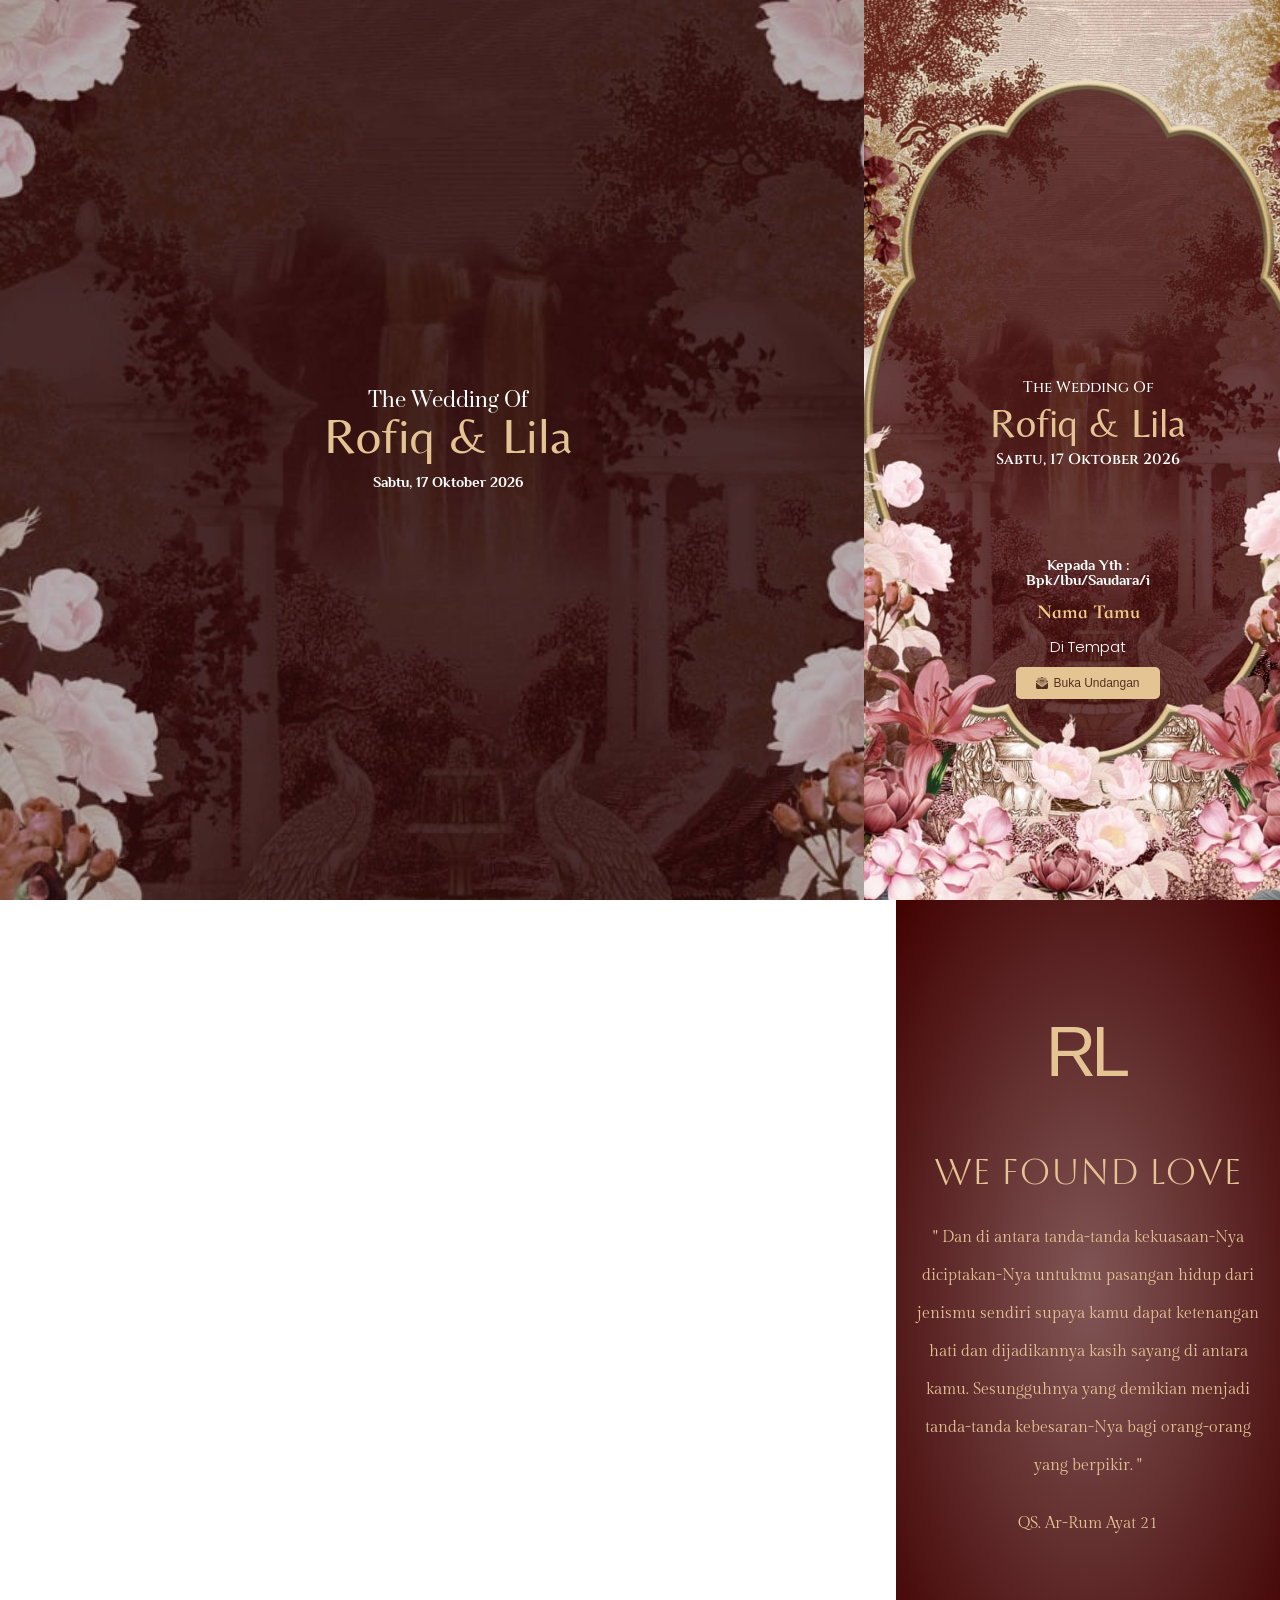
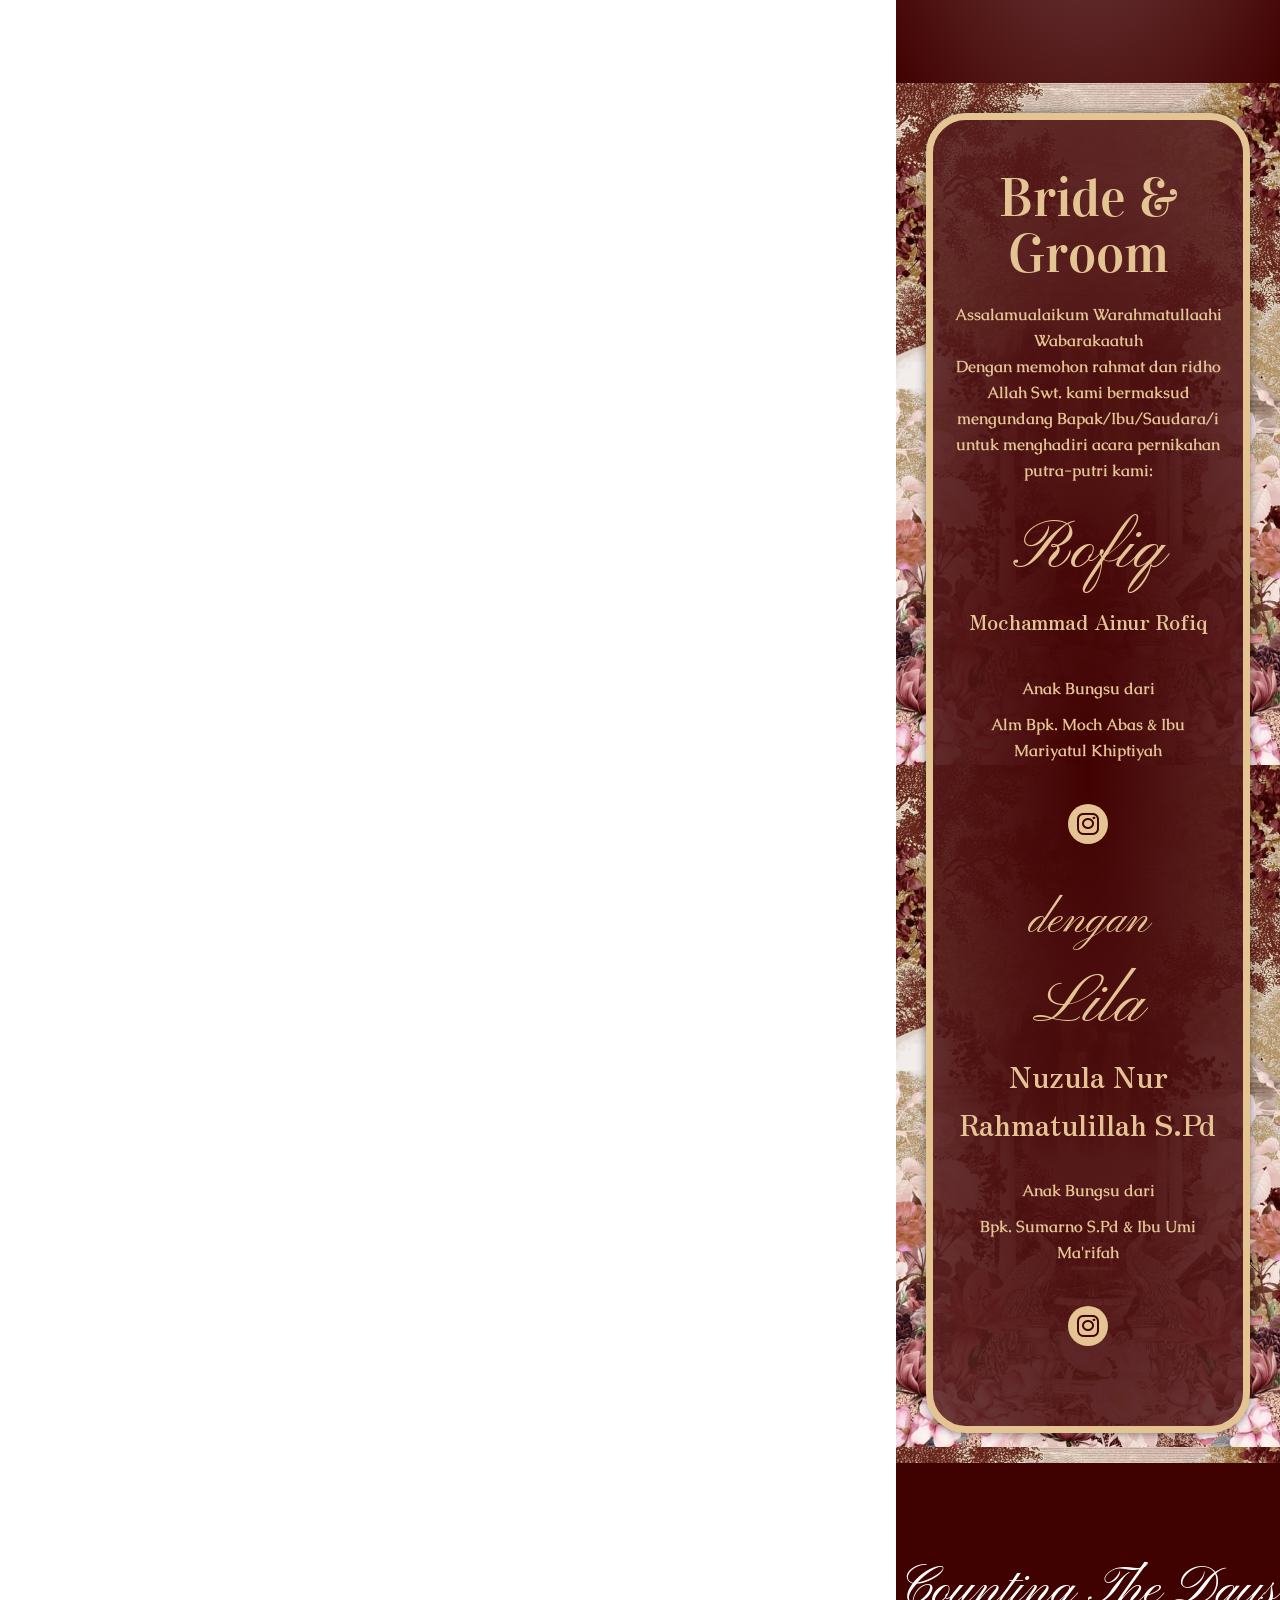
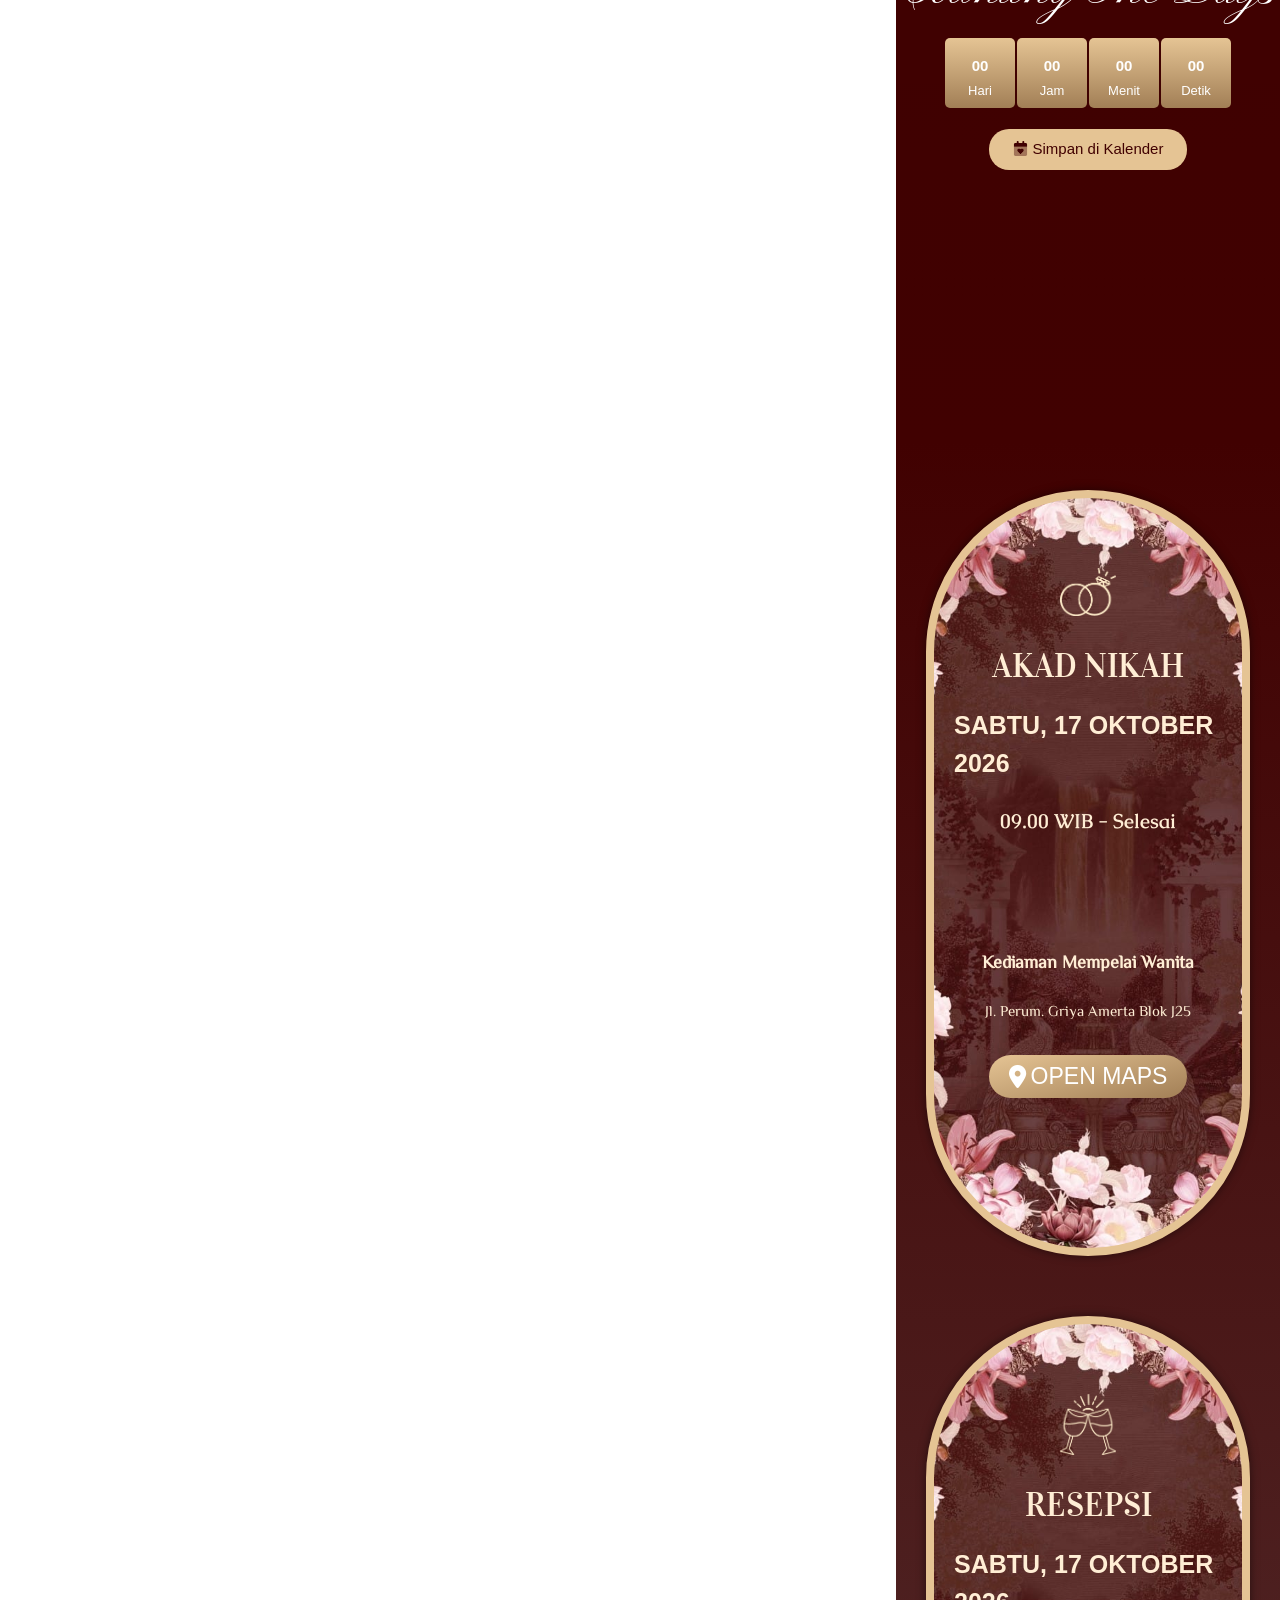
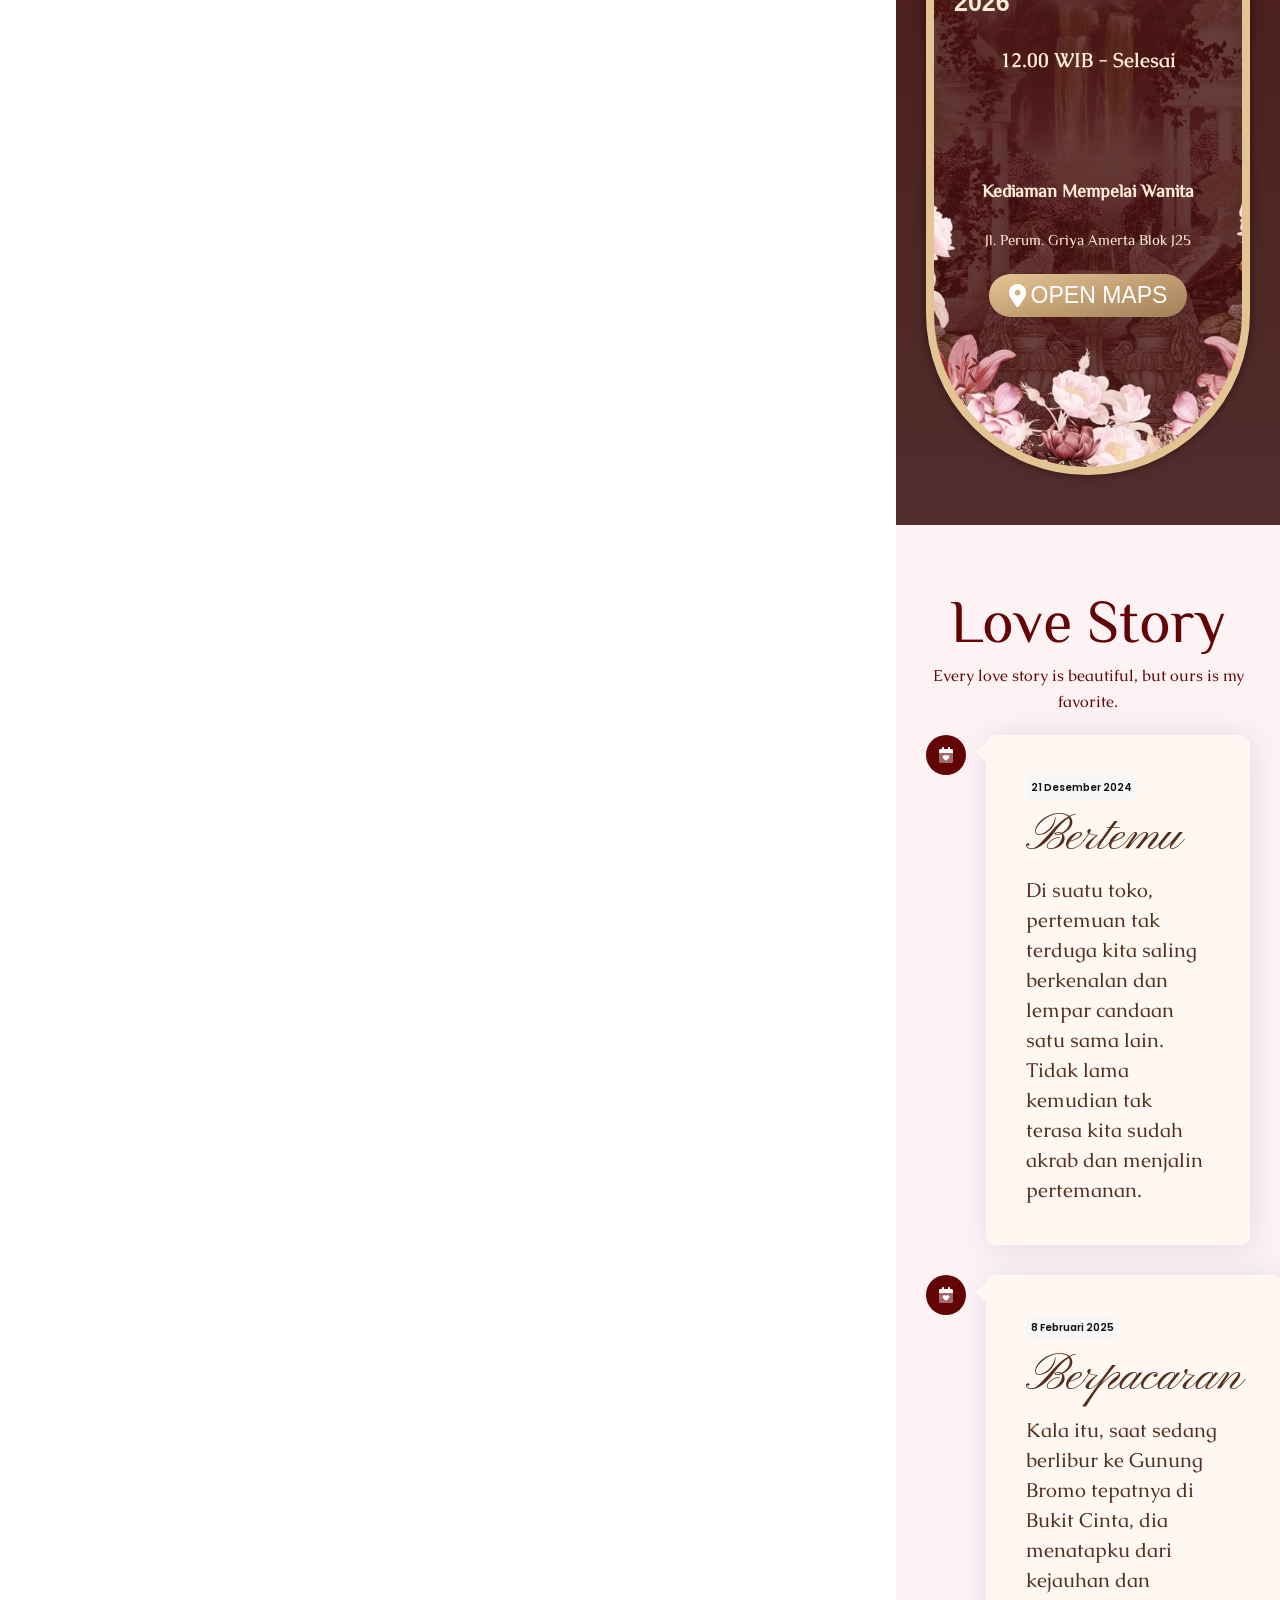
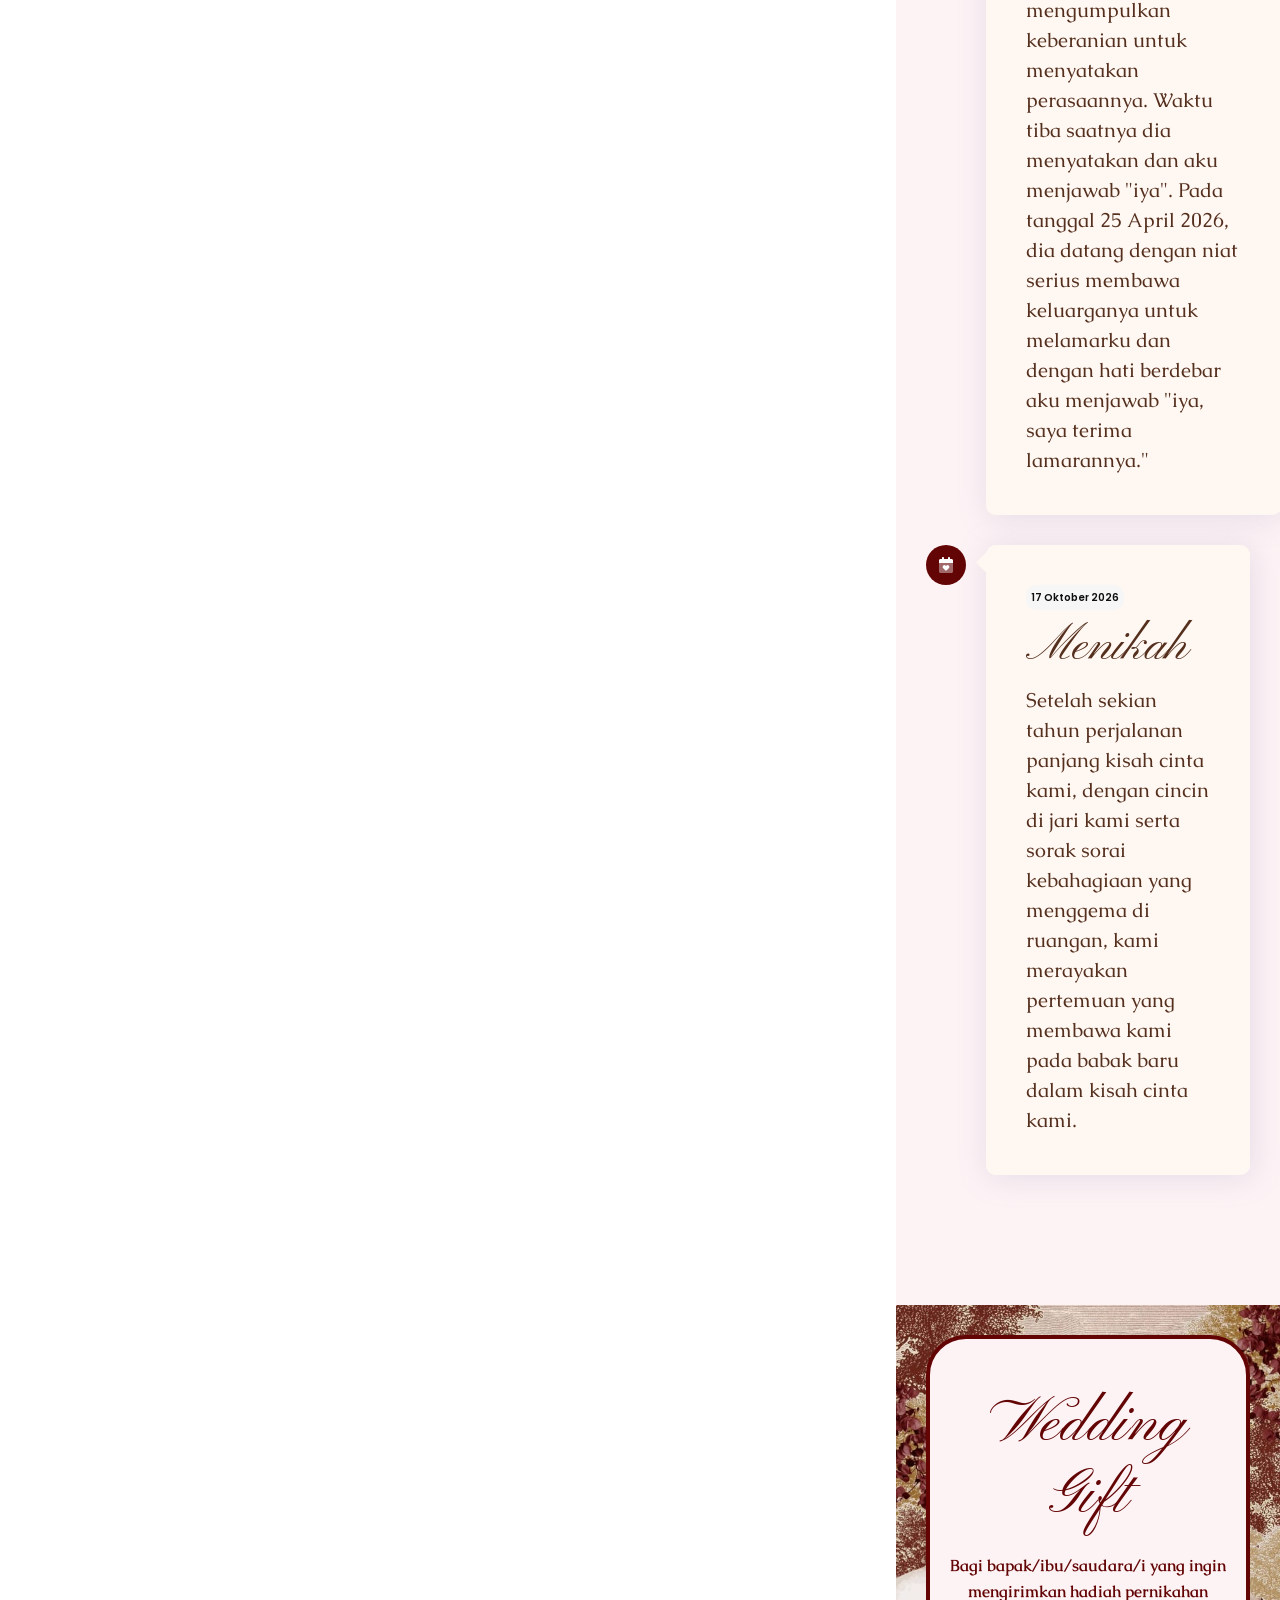
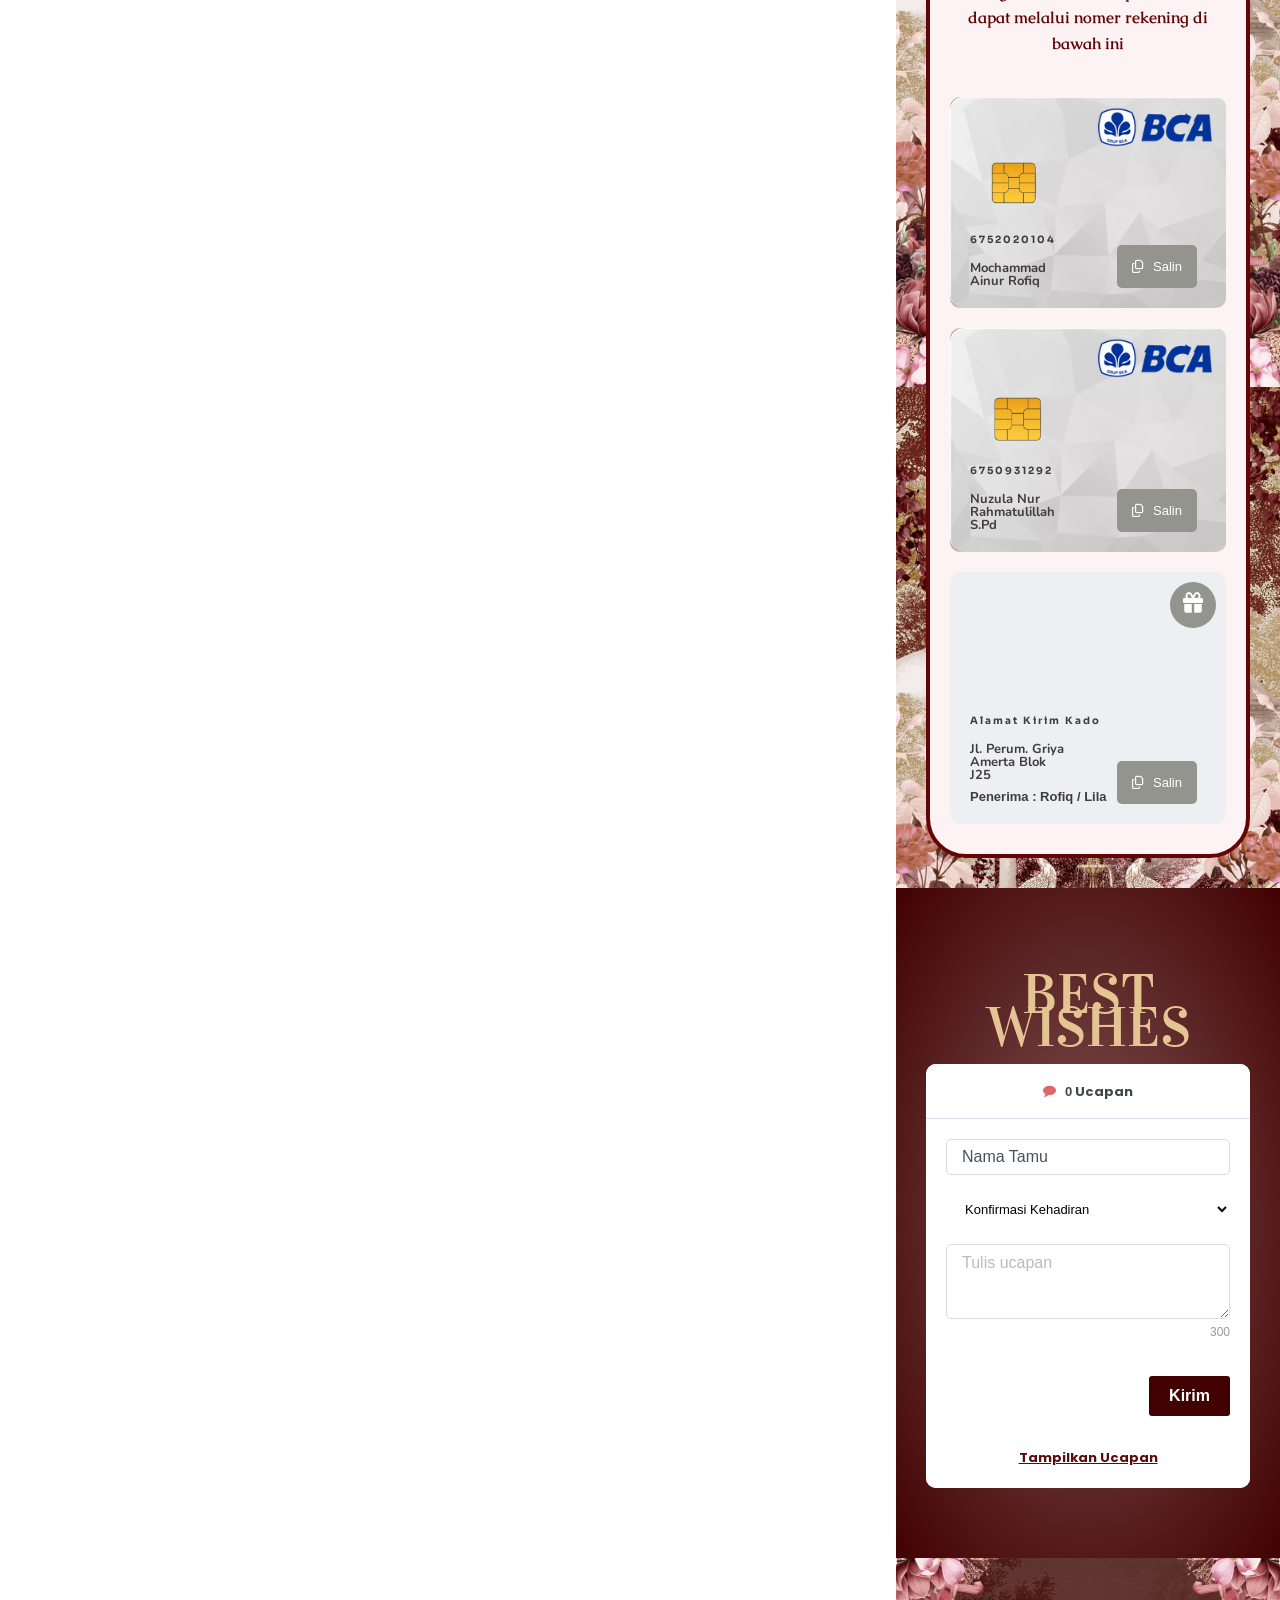
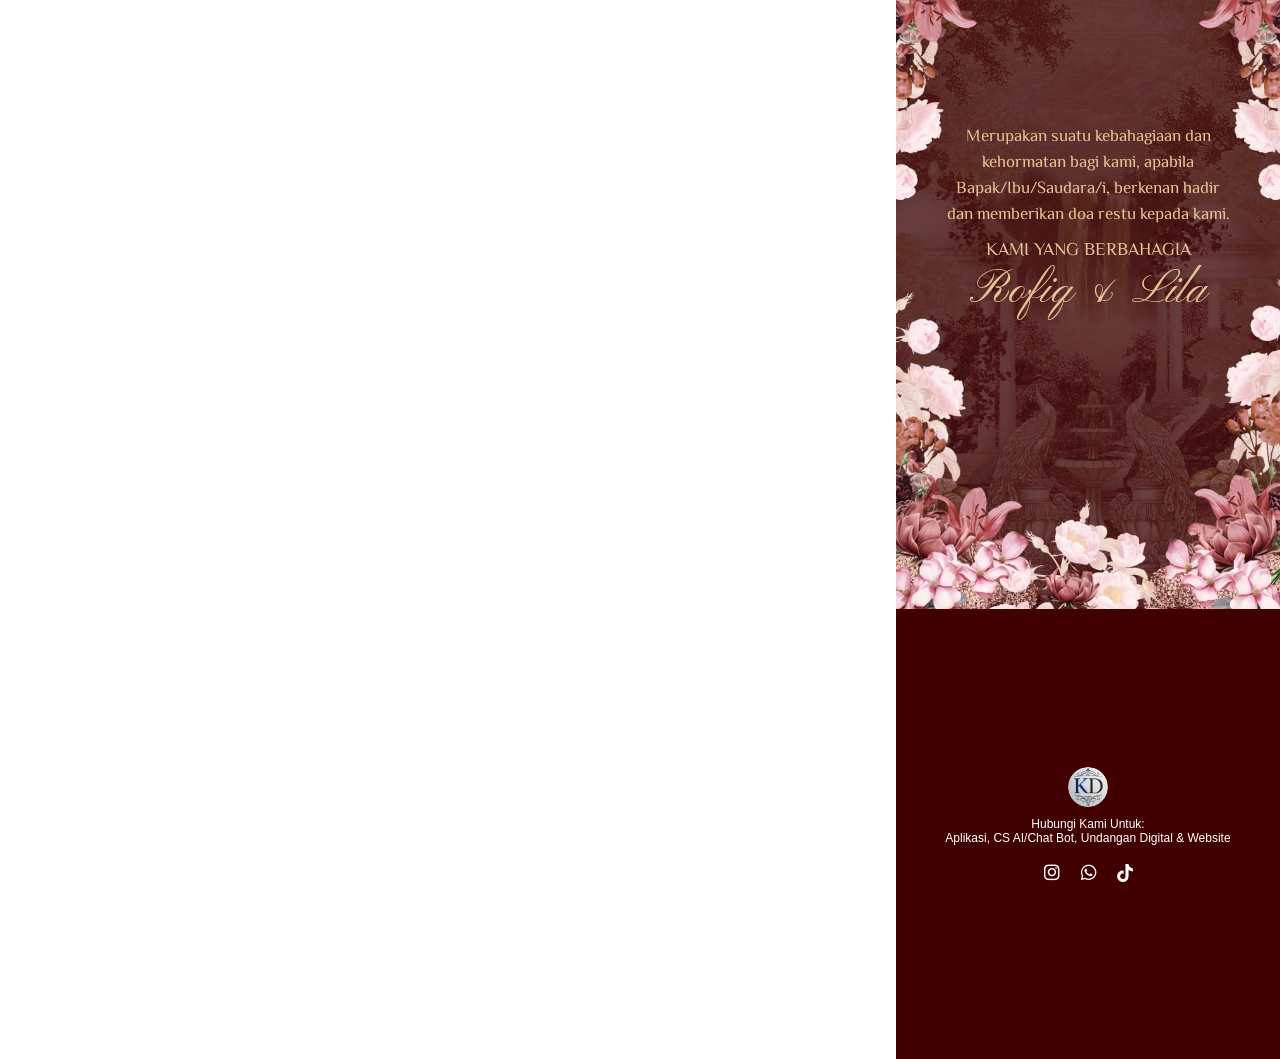
==== commit 00d95159: "Update index.html" ====
--- a/index.html
+++ b/index.html
@@ -3967,9 +3967,9 @@
                               <h5 class="timeline-item__card-title">Berpacaran</h5>
                               <div class="timeline-item__card-desc">Kala itu, saat sedang berlibur ke Gunung Bromo
                                 tepatnya di Bukit Cinta, dia menatapku dari kejauhan dan mengumpulkan keberanian untuk
-                                menyatakan perasaannya. Waktu tiba saatnya dia menyatakan dan aku menjawab iya. Pada
+                                menyatakan perasaannya. Waktu tiba saatnya dia menyatakan dan aku menjawab "iya". Pada
                                 tanggal 25 April 2026, dia datang dengan niat serius membawa keluarganya untuk melamarku
-                                dan dengan hati berdebar aku menjawab iya, saya terima lamarannya.</div>
+                                dan dengan hati berdebar aku menjawab "iya, saya terima lamarannya."</div>
                             </div>
                           </div>
                           <div class="timeline-item__card-arrow"></div>
@@ -4954,7 +4954,7 @@
               data-settings="{&quot;_position&quot;:&quot;fixed&quot;}" data-widget_type="wds_audio.default">
               <div class="elementor-widget-container">
                 <script type="text/javascript">
-                  var WdsAudio = { "source": "url", "audio_link": ".\/Music\/Banda%20Neira%20-%20Sampai%20Jadi%20Debu%20(Lirik%20Lagu).mp3", "audio_start": "", "audio_end": "", "autoplay": false }
+                  var WdsAudio = { "source": "url", "audio_link": ".\/Music\/banda-neira-sampai-jadi-debu-lirik-lagu_QrNpPp48.mp3", "audio_start": "", "audio_end": "", "autoplay": false }
                 </script>
 
 
@@ -5004,7 +5004,7 @@
 
 
                   <audio id="song" loop="">
-                    <source src="./Music/Banda%20Neira%20-%20Sampai%20Jadi%20Debu%20%28Lirik%20Lagu%29.mp3"
+                    <source src="./Music/banda-neira-sampai-jadi-debu-lirik-lagu_QrNpPp48.mp3"
                       type="audio/mp3">
                   </audio>
 
@@ -6046,4 +6046,4 @@
   </script>
 </body>
 
-</html>+</html>
